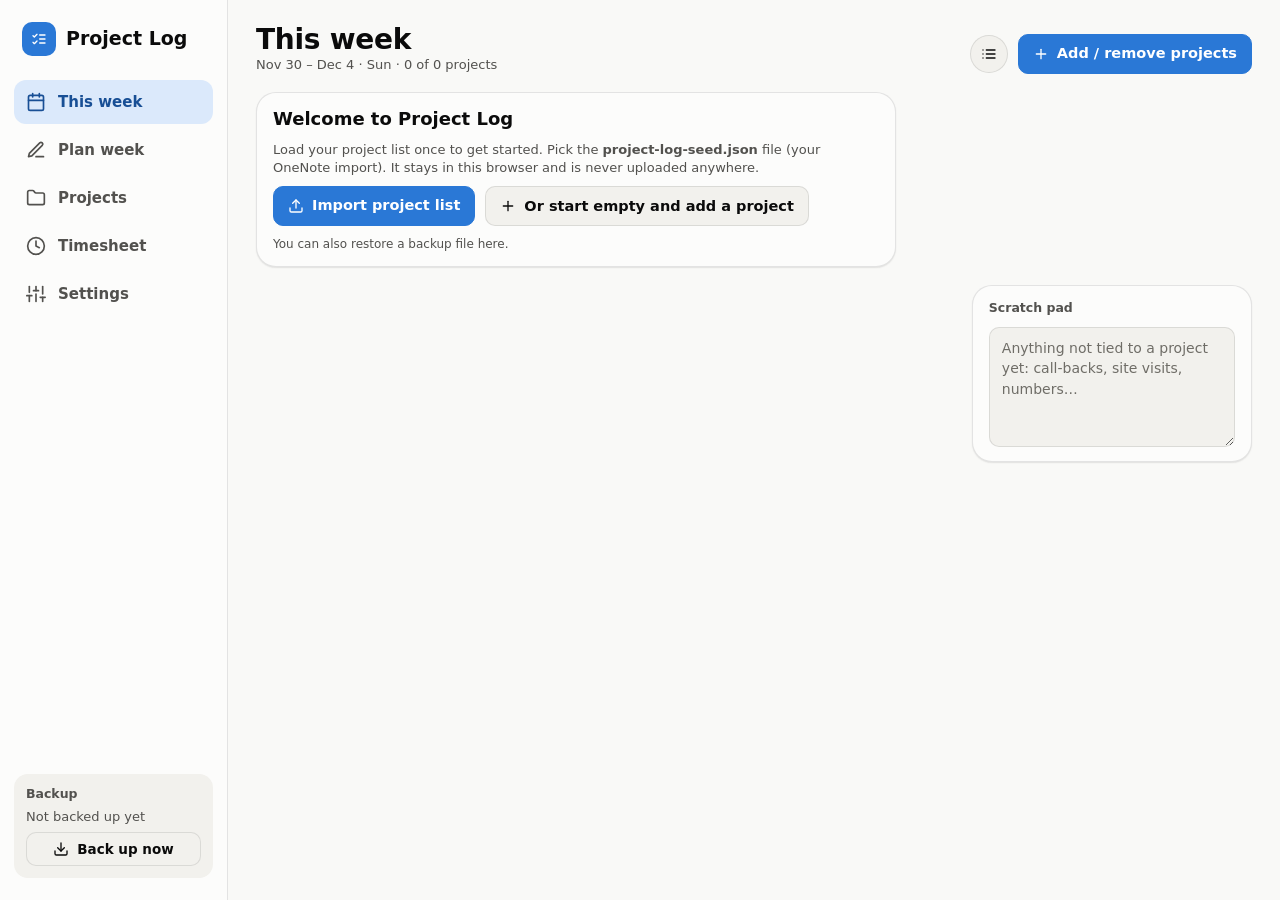
==== index.html @ 9aaa1d4e "Add files via upload" ====
<!doctype html>
<html lang="en">
<head>
  <meta charset="utf-8">
  <meta name="viewport" content="width=device-width, initial-scale=1, viewport-fit=cover">
  <title>Project Log</title>
  <meta name="description" content="Weekly project planning, notes and time tracking.">
  <meta name="theme-color" content="#2a78d6">
  <link rel="manifest" href="manifest.webmanifest">
  <link rel="icon" href="icons/favicon.svg" type="image/svg+xml">
  <link rel="apple-touch-icon" href="icons/apple-touch-icon.png">
  <link rel="stylesheet" href="css/styles.css">
</head>
<body>
  <div id="root"><p style="padding:24px;font-family:system-ui">Loading Project Log…</p></div>
  <noscript><p style="padding:24px">Project Log needs JavaScript turned on.</p></noscript>
  <script src="js/seed.js"></script>
  <script src="js/store.js"></script>
  <script src="js/app.js"></script>
  <script>
    if ('serviceWorker' in navigator && location.protocol.indexOf('http') === 0) {
      window.addEventListener('load', function () { navigator.serviceWorker.register('sw.js').catch(function (e) { console.warn('Service worker not registered', e); }); });
    }
  </script>
</body>
</html>
---- css/styles.css ----
/* Project Log — styles. Tokens follow the Fit Log design language. */
:root {
  color-scheme: light;
  --page: #f9f9f7; --surface-1: #fcfcfb; --surface-2: #f2f1ed;
  --text-primary: #0b0b0b; --text-secondary: #52514e; --muted: #6f6d67;
  --gridline: #e1e0d9; --baseline: #c3c2b7; --border: rgba(11,11,11,.10);
  --accent: #2a78d6; --accent-track: #b7d3f6; --accent-soft: #dbe9fb; --accent-strong: #184f95;
  --good: #2f9a5c; --good-bg: #e3f3ea; --good-ink: #1f6b3f;
  --warning: #c98a00; --warning-ink: #8a5d00; --warn-bg: #fdf1d4; --critical: #d03b3b;
  --c-red: #d9443a; --c-orange: #e8862c; --c-amber: #c9a000; --c-green: #2f9a5c; --c-teal: #1f8fa0;
  --c-blue: #3a6fd8; --c-indigo: #5b5bd6; --c-purple: #8b5cf6; --c-pink: #d6409f; --c-gray: #8a8780;
  --radius-sm: 10px; --radius-md: 14px; --radius-lg: 20px;
  --shadow-1: 0 1px 2px rgba(11,11,11,.06), 0 1px 1px rgba(11,11,11,.04);
  --shadow-2: 0 8px 28px rgba(11,11,11,.16);
}
@media (prefers-color-scheme: dark) {
  :root:where(:not([data-theme="light"])) {
    color-scheme: dark;
    --page: #0d0d0d; --surface-1: #1a1a19; --surface-2: #232322;
    --text-primary: #fff; --text-secondary: #c3c2b7; --muted: #a09e96;
    --gridline: #2c2c2a; --baseline: #383835; --border: rgba(255,255,255,.10);
    --accent: #3987e5; --accent-track: #184f95; --accent-soft: #17365c; --accent-strong: #86b6ef;
    --good: #4dba7f; --good-bg: rgba(77,186,127,.16); --good-ink: #8fdcb0;
    --warning: #fab219; --warning-ink: #fab219; --warn-bg: rgba(250,178,25,.14); --critical: #e66767;
    --c-red: #ec6b61; --c-orange: #f0a04a; --c-amber: #e6c040; --c-green: #4dba7f; --c-teal: #3bb3c4;
    --c-blue: #6f98ea; --c-indigo: #8b8bf0; --c-purple: #a78bfa; --c-pink: #ec6cbb; --c-gray: #a09e96;
    --shadow-2: 0 8px 28px rgba(0,0,0,.5);
  }
}
:root[data-theme="dark"] {
  color-scheme: dark;
  --page: #0d0d0d; --surface-1: #1a1a19; --surface-2: #232322;
  --text-primary: #fff; --text-secondary: #c3c2b7; --muted: #a09e96;
  --gridline: #2c2c2a; --baseline: #383835; --border: rgba(255,255,255,.10);
  --accent: #3987e5; --accent-track: #184f95; --accent-soft: #17365c; --accent-strong: #86b6ef;
  --good: #4dba7f; --good-bg: rgba(77,186,127,.16); --good-ink: #8fdcb0;
  --warning: #fab219; --warning-ink: #fab219; --warn-bg: rgba(250,178,25,.14); --critical: #e66767;
  --c-red: #ec6b61; --c-orange: #f0a04a; --c-amber: #e6c040; --c-green: #4dba7f; --c-teal: #3bb3c4;
  --c-blue: #6f98ea; --c-indigo: #8b8bf0; --c-purple: #a78bfa; --c-pink: #ec6cbb; --c-gray: #a09e96;
  --shadow-2: 0 8px 28px rgba(0,0,0,.5);
}

* { box-sizing: border-box; }
html, body { margin: 0; }
body { background: var(--page); color: var(--text-primary); font-family: system-ui, -apple-system, "Segoe UI", sans-serif; font-size: 15px; line-height: 1.35; -webkit-font-smoothing: antialiased; }
button, input, textarea, select { font-family: inherit; color: inherit; font-size: inherit; }
a { color: var(--accent); }
a:hover { color: var(--accent-strong); }
h1, h2, h3, p { margin: 0; }
[hidden] { display: none !important; }
.sr { position: absolute; width: 1px; height: 1px; overflow: hidden; clip: rect(0 0 0 0); white-space: nowrap; }
:focus-visible { outline: 2px solid var(--accent); outline-offset: 2px; }

.ic { width: 20px; height: 20px; fill: none; stroke: currentColor; stroke-width: 2; stroke-linecap: round; stroke-linejoin: round; flex: none; }
.ic.s { width: 16px; height: 16px; }
.ic.xs { width: 12px; height: 12px; stroke-width: 2.4; }

/* ---------- Shell ---------- */
.app { min-height: 100vh; display: flex; }
.side { flex: 0 0 228px; display: flex; flex-direction: column; gap: 24px; padding: 22px 14px; background: var(--surface-1); border-right: 1px solid var(--border); position: sticky; top: 0; height: 100vh; }
.brand { display: flex; align-items: center; gap: 10px; padding: 0 8px; font-size: 19px; font-weight: 800; }
.brand .logo { width: 34px; height: 34px; border-radius: 10px; background: var(--accent); color: #fff; display: grid; place-items: center; }
.nav { display: flex; flex-direction: column; gap: 4px; }
.nav a { display: flex; align-items: center; gap: 12px; min-height: 44px; padding: 0 12px; border-radius: 12px; color: var(--text-secondary); font-weight: 600; text-decoration: none; }
.nav a:hover { background: var(--surface-2); color: var(--text-primary); }
.nav a.on { background: var(--accent-soft); color: var(--accent-strong); }
.side-foot { margin-top: auto; display: flex; flex-direction: column; gap: 6px; padding: 12px; border-radius: var(--radius-md); background: var(--surface-2); }
.main { flex: 1 1 auto; min-width: 0; padding: 24px 28px 64px; display: flex; flex-direction: column; gap: 18px; }
.tabbar { display: none; }

/* ---------- Primitives ---------- */
.card { background: var(--surface-1); border: 1px solid var(--border); border-radius: var(--radius-lg); box-shadow: var(--shadow-1); }
.clip { overflow: hidden; }
.btn { display: inline-flex; align-items: center; justify-content: center; gap: 8px; min-height: 40px; padding: 0 14px; border-radius: var(--radius-sm); border: 1px solid var(--border); background: var(--surface-2); font-weight: 700; font-size: 14.5px; cursor: pointer; text-decoration: none; color: var(--text-primary); white-space: nowrap; }
.btn:hover { color: var(--text-primary); filter: brightness(.98); }
.btn.pri { background: var(--accent); border-color: var(--accent); color: #fff; }
.btn.pri:hover { color: #fff; }
.btn.sm { min-height: 34px; padding: 0 11px; font-size: 13.5px; }
.btn.ghost { background: transparent; border-color: transparent; color: var(--accent); padding: 0 8px; }
.btn.danger { color: var(--critical); }
.iconbtn { width: 38px; height: 38px; border-radius: 50%; background: var(--surface-2); border: 1px solid var(--border); display: grid; place-items: center; color: var(--text-primary); flex: none; cursor: pointer; text-decoration: none; padding: 0; }
.iconbtn:hover { color: var(--text-primary); }
.iconbtn.sm { width: 32px; height: 32px; }
.iconbtn.on, .iconbtn.pri { background: var(--accent); border-color: var(--accent); color: #fff; }
.iconbtn.plain { background: transparent; border-color: transparent; color: var(--muted); }
.iconbtn.plain:hover { background: var(--surface-2); color: var(--text-primary); }
.tag { display: inline-flex; align-items: center; gap: 4px; font-size: 11px; font-weight: 800; letter-spacing: .04em; text-transform: uppercase; padding: 3px 8px; border-radius: 99px; background: var(--surface-2); color: var(--text-secondary); white-space: nowrap; border: 0; }
.tag.acc { background: var(--accent-soft); color: var(--accent-strong); }
.tag.good { background: var(--good-bg); color: var(--good-ink); }
.tag.warn { background: var(--warn-bg); color: var(--warning-ink); }
.tag.dash { background: transparent; border: 1.5px dashed var(--baseline); color: var(--muted); padding: 2px 7px; cursor: pointer; }
.pm { display: inline-flex; align-items: center; gap: 6px; padding: 2px 9px 2px 7px; border-radius: 99px; font-size: 12.5px; font-weight: 700; white-space: nowrap;
  background: color-mix(in srgb, var(--pc) 16%, var(--surface-1)); color: color-mix(in srgb, var(--pc) 62%, var(--text-primary)); }
.dot { width: 9px; height: 9px; border-radius: 50%; flex: none; display: inline-block; background: var(--pc, var(--baseline)); }
.meter { height: 6px; border-radius: 99px; background: var(--accent-track); overflow: hidden; }
.meter i { display: block; height: 100%; border-radius: 99px; background: var(--accent); }
.meter.over i { background: var(--warning); }
.num { font-variant-numeric: tabular-nums; }
.sub { font-size: 13px; color: var(--text-secondary); }
.muted { color: var(--muted); }
.lbl { font-size: 12.5px; color: var(--text-secondary); font-weight: 700; }
.h1 { font-size: 28px; font-weight: 800; letter-spacing: -.01em; line-height: 1.15; }
.h2 { font-size: 18px; font-weight: 800; }
.hcap { font-size: 12px; font-weight: 800; letter-spacing: .06em; text-transform: uppercase; }
.row { display: flex; align-items: center; gap: 10px; }
.wrap { flex-wrap: wrap; }
.grow { flex: 1 1 0; min-width: 0; }
.cols { display: flex; flex-wrap: wrap; gap: 20px; align-items: flex-start; }
.col-main { flex: 999 1 540px; min-width: 0; display: flex; flex-direction: column; gap: 16px; }
.col-side { flex: 1 1 280px; min-width: 0; display: flex; flex-direction: column; gap: 14px; }
.pagehead { display: flex; flex-wrap: wrap; align-items: flex-end; justify-content: space-between; gap: 14px; }
.pad { padding: 14px 16px; }
.stack { display: flex; flex-direction: column; gap: 10px; }
.inp { width: 100%; min-height: 40px; border-radius: var(--radius-sm); background: var(--surface-2); border: 1px solid var(--border); padding: 0 11px; font-size: 15px; color: var(--text-primary); min-width: 0; }
.inp:focus { outline: 2px solid var(--accent); outline-offset: -1px; background: var(--surface-1); }
.inp::placeholder, textarea::placeholder { color: var(--muted); }
textarea.inp { padding: 10px 12px; line-height: 1.5; resize: vertical; min-height: 90px; }
.field { display: flex; flex-direction: column; gap: 5px; min-width: 0; }
.search { display: flex; align-items: center; gap: 8px; min-height: 42px; padding: 0 12px; border-radius: var(--radius-sm); background: var(--surface-2); border: 1px solid var(--border); }
.search input { flex: 1 1 0; min-width: 0; border: 0; background: transparent; outline: none; font-size: 15px; }
.search.accent { background: var(--surface-1); border: 1.5px solid var(--accent); min-height: 48px; border-radius: 14px; }
.seg { display: flex; gap: 3px; padding: 3px; background: var(--surface-2); border: 1px solid var(--border); border-radius: 12px; }
.seg button { flex: 1 1 0; min-width: 0; min-height: 32px; padding: 0 8px; border: 0; border-radius: 9px; background: transparent; font-size: 13.5px; font-weight: 600; color: var(--text-secondary); cursor: pointer; white-space: nowrap; }
.seg button.on { background: var(--surface-1); color: var(--text-primary); box-shadow: var(--shadow-1), inset 0 0 0 1.5px var(--accent); }
.chips { display: flex; flex-wrap: wrap; gap: 6px; }
.chip { display: inline-flex; align-items: center; gap: 6px; min-height: 34px; padding: 0 12px; border-radius: 12px; border: 1px solid var(--border); background: var(--surface-1); font-size: 13.5px; font-weight: 600; color: var(--text-secondary); cursor: pointer; white-space: nowrap; }
.chip.on { background: var(--accent-soft); border-color: var(--accent); color: var(--accent-strong); }
.chip .n { font-size: 12px; color: var(--muted); font-weight: 600; }
.chk { width: 18px; height: 18px; accent-color: var(--accent); margin: 1px 0 0; flex: none; cursor: pointer; }
.note { display: flex; gap: 8px; padding: 10px 12px; border-radius: var(--radius-md); background: var(--accent-soft); color: var(--accent-strong); font-size: 13px; line-height: 1.4; }
.empty { padding: 28px 16px; text-align: center; color: var(--text-secondary); }
.list > * + * { border-top: 1px solid var(--gridline); }

.stickyhead { display: flex; flex-direction: column; gap: 14px; }

/* ---------- This week ---------- */
.toolbar { display: flex; flex-wrap: wrap; align-items: center; gap: 10px; }
.groups { display: flex; flex-direction: column; gap: 22px; }
.ghead { display: flex; align-items: center; gap: 8px; margin-bottom: 10px; }
.ghead h2 { font-size: 17px; font-weight: 800; }
.cards { display: flex; flex-wrap: wrap; gap: 14px; align-items: flex-start; }
.pcard { flex: 1 1 330px; min-width: 0; display: flex; flex-direction: column; overflow: visible; }
.pcard-h { display: flex; align-items: flex-start; gap: 6px; padding: 12px 12px 8px 8px; }
.fold { width: 28px; height: 28px; border: 0; background: transparent; border-radius: 8px; display: grid; place-items: center; color: var(--muted); cursor: pointer; flex: none; padding: 0; }
.fold:hover { background: var(--surface-2); color: var(--text-primary); }
.fold .ic { transition: transform .15s; }
.fold.open .ic { transform: rotate(90deg); }
.ptitle { font-size: 15.5px; line-height: 1.25; color: var(--text-primary); text-decoration: none; }
.ptitle:hover { color: var(--accent); }
.ptitle b { font-weight: 800; }
.ptitle span { font-weight: 600; }
.pmeta { display: flex; flex-wrap: wrap; align-items: center; gap: 6px; }
.hours { display: flex; align-items: center; gap: 10px; padding: 0 14px 10px 42px; }
.items { border-top: 1px solid var(--gridline); padding: 6px 0 4px; }
.item { display: flex; align-items: flex-start; gap: 8px; padding: 3px 8px 3px 14px; position: relative; }
.item .txt { flex: 1 1 0; min-width: 0; font-size: 14px; line-height: 20px; cursor: text; overflow-wrap: anywhere; border-radius: 6px; padding: 0 4px; margin: 0 -4px; }
.item .txt:hover { background: var(--surface-2); }
.item.done .txt { text-decoration: line-through; color: var(--muted); }
.item .notemark { width: 18px; flex: none; text-align: center; color: var(--muted); line-height: 20px; font-weight: 700; }
.item .acts { display: none; gap: 2px; }
.item:hover .acts, .item:focus-within .acts { display: flex; }
.item .acts button { width: 24px; height: 22px; border: 0; border-radius: 6px; background: transparent; color: var(--muted); cursor: pointer; display: grid; place-items: center; padding: 0; }
.item .acts button:hover { background: var(--surface-2); color: var(--text-primary); }
.item input.edit { flex: 1 1 0; min-width: 0; font-size: 14px; border: 1px solid var(--accent); border-radius: 6px; padding: 0 6px; min-height: 22px; background: var(--surface-1); }
.addline { display: flex; align-items: center; gap: 6px; padding: 2px 8px 6px; }
.addline input { flex: 1 1 0; min-width: 0; min-height: 32px; border: 0; border-radius: 8px; background: transparent; padding: 0 8px; font-size: 14px; outline: none; }
.addline input:focus { background: var(--surface-2); }
.addline .lvl { font-size: 11px; color: var(--muted); font-weight: 700; min-width: 0; }
.psum { border-top: 1px solid var(--gridline); padding: 8px 14px 10px 42px; }
.timerbar { display: flex; flex-wrap: wrap; align-items: center; gap: 10px; padding: 10px 14px; border-radius: var(--radius-lg); background: var(--accent-soft); border: 1px solid var(--accent); color: var(--accent-strong); }
.timerbar .t { font-size: 24px; font-weight: 800; letter-spacing: -.02em; }
.scratch textarea { width: 100%; min-height: 120px; resize: vertical; border-radius: var(--radius-sm); background: var(--surface-2); border: 1px solid var(--border); padding: 10px 12px; font-size: 14px; line-height: 1.45; }

/* ---------- Plan ---------- */
.prow { display: flex; flex-wrap: wrap; align-items: center; gap: 12px; padding: 10px 16px; }
.prow .who { flex: 1 1 240px; min-width: 0; display: flex; flex-direction: column; gap: 4px; }
.prow .hrs { flex: 0 0 76px; width: 76px; text-align: right; }
.prow .dl { flex: 1 1 160px; }
.days { display: flex; gap: 3px; padding: 3px; background: var(--surface-2); border: 1px solid var(--border); border-radius: 11px; flex: 0 0 auto; }
.days button { min-width: 40px; min-height: 30px; padding: 0 6px; border: 0; border-radius: 8px; background: transparent; font-size: 13px; font-weight: 600; color: var(--text-secondary); cursor: pointer; white-space: nowrap; }
.days button.on { background: var(--surface-1); color: var(--text-primary); box-shadow: var(--shadow-1), inset 0 0 0 1.5px var(--accent); }
.days input[type=date] { border: 0; background: transparent; font-size: 12.5px; min-height: 30px; width: 118px; padding: 0 4px; }
.xbtn { width: 34px; height: 34px; border-radius: 50%; border: 1px solid transparent; background: transparent; display: grid; place-items: center; color: var(--muted); cursor: pointer; flex: none; }
.xbtn:hover { background: var(--surface-2); border-color: var(--border); color: var(--critical); }
.addbtn { display: inline-flex; align-items: center; gap: 6px; min-height: 32px; padding: 0 11px; border-radius: 10px; border: 1px solid var(--accent); background: var(--accent-soft); color: var(--accent-strong); font-weight: 700; font-size: 13.5px; cursor: pointer; white-space: nowrap; }
.results { margin-top: 6px; }
.res { display: flex; flex-wrap: wrap; align-items: center; gap: 10px; padding: 9px 16px; }
.toast { position: fixed; left: 50%; bottom: 24px; transform: translateX(-50%); display: flex; align-items: center; gap: 12px; padding: 8px 8px 8px 16px; border-radius: 12px; background: var(--text-primary); color: var(--page); z-index: 50; box-shadow: var(--shadow-2); max-width: calc(100vw - 24px); }
.toast button { min-height: 32px; padding: 0 12px; border-radius: 8px; border: 0; background: transparent; color: var(--accent-track); font-weight: 800; cursor: pointer; }

/* ---------- Projects ---------- */
.gtable { min-width: 640px; }
.grow-r { display: grid; grid-template-columns: 96px minmax(0,1fr) 108px 130px 96px; gap: 12px; align-items: center; padding: 7px 16px; border-top: 1px solid var(--gridline); min-height: 46px; }
.grow-r.hd { font-size: 11.5px; letter-spacing: .05em; text-transform: uppercase; color: var(--muted); font-weight: 700; border-top: 0; min-height: 38px; }
.rvt { width: 96px; min-height: 30px; border-radius: 8px; border: 1.5px dashed var(--baseline); background: transparent; font-size: 12.5px; font-weight: 800; letter-spacing: .03em; padding: 0 8px; color: var(--text-primary); }
.rvt::placeholder { color: var(--muted); font-weight: 700; }
.rvt.set { border: 1.5px solid transparent; background: var(--accent-soft); color: var(--accent-strong); }
.rvt:focus { outline: 2px solid var(--accent); outline-offset: 0; background: var(--surface-1); }
.ell { overflow: hidden; text-overflow: ellipsis; white-space: nowrap; }

/* ---------- Project ---------- */
.menuwrap { position: relative; }
.menu { position: absolute; left: 0; right: 0; top: calc(100% + 4px); background: var(--surface-1); border: 1px solid var(--border); border-radius: 12px; box-shadow: var(--shadow-2); z-index: 20; overflow: hidden; max-height: 320px; overflow-y: auto; }
.menu button.opt { display: flex; align-items: center; gap: 10px; width: 100%; min-height: 36px; padding: 0 12px; border: 0; background: transparent; font-size: 14px; text-align: left; cursor: pointer; }
.menu button.opt:hover, .menu button.opt.sel { background: var(--surface-2); }
.jrow { display: flex; gap: 14px; padding: 11px 16px; align-items: flex-start; }
.jrow .d { flex: 0 0 92px; font-weight: 700; }

/* ---------- Timesheet ---------- */
table.ts { border-collapse: collapse; width: 100%; min-width: 720px; }
table.ts th { text-align: right; font-size: 11.5px; letter-spacing: .05em; text-transform: uppercase; color: var(--muted); font-weight: 700; padding: 11px 12px; border-bottom: 1px solid var(--gridline); white-space: nowrap; }
table.ts th:first-child, table.ts td:first-child { text-align: left; }
table.ts td { padding: 9px 12px; border-bottom: 1px solid var(--gridline); text-align: right; font-variant-numeric: tabular-nums; }
table.ts .today { background: var(--accent-soft); }
table.ts td.empty { color: var(--baseline); }
table.ts tfoot td { font-weight: 800; border-bottom: 0; background: var(--surface-2); }
table.ts tfoot td.today { background: var(--accent-soft); }
.dayseg button { display: flex; flex-direction: column; align-items: center; gap: 1px; min-height: 42px; }
.dayseg button b { font-size: 13px; }
.dayseg button span { font-size: 11px; font-variant-numeric: tabular-nums; }
.copybox { font-family: ui-monospace, Menlo, Consolas, monospace; font-size: 14px; line-height: 1.7; padding: 12px 14px; border-radius: var(--radius-md); background: var(--surface-2); border: 1px solid var(--border); white-space: pre; overflow-x: auto; }
.erow { display: flex; align-items: center; gap: 10px; padding: 9px 14px; }

/* ---------- Settings ---------- */
.sw { width: 30px; height: 30px; border-radius: 50%; border: 2px solid transparent; cursor: pointer; padding: 0; box-shadow: inset 0 0 0 2px var(--surface-1); background: var(--pc); }
.sw.on { border-color: var(--text-primary); }
.vchip { display: inline-flex; align-items: center; gap: 4px; min-height: 34px; padding: 0 4px 0 12px; border-radius: 10px; border: 1px solid var(--border); background: var(--surface-1); font-size: 14px; font-weight: 700; }
.vchip button { width: 26px; height: 26px; border: 0; border-radius: 7px; background: transparent; color: var(--muted); cursor: pointer; display: grid; place-items: center; }
.vchip button:hover { background: var(--surface-2); color: var(--text-primary); }

/* ---------- Modal ---------- */
.modal-bg { position: fixed; inset: 0; background: rgba(0,0,0,.42); z-index: 40; display: grid; place-items: center; padding: 16px; }
.modal { width: min(520px, 100%); max-height: calc(100vh - 32px); overflow: auto; background: var(--surface-1); border-radius: 18px; border: 1px solid var(--border); box-shadow: var(--shadow-2); padding: 18px; display: flex; flex-direction: column; gap: 14px; }

/* ---------- Narrow (side panel) ---------- */
@media (max-width: 639px) {
  body { font-size: 14.5px; }
  .side { display: none; }
  .app { flex-direction: column; }
  .main { padding: 12px 10px 84px; gap: 12px; }
  .tabbar { display: flex; position: fixed; left: 0; right: 0; bottom: 0; background: var(--surface-1); border-top: 1px solid var(--border); z-index: 30; padding-bottom: env(safe-area-inset-bottom); }
  .tab { flex: 1 1 0; min-width: 0; display: flex; flex-direction: column; align-items: center; gap: 3px; padding: 8px 2px 9px; font-size: 11px; color: var(--muted); text-decoration: none; font-weight: 600; }
  .tab.on { color: var(--accent); }
  .h1 { font-size: 21px; }
  .h2 { font-size: 16px; }
  .hide-narrow { display: none !important; }
  .stickyhead { position: sticky; top: 0; z-index: 10; background: var(--page); margin: -12px -10px 0; padding: 12px 12px 10px; border-bottom: 1px solid var(--border); display: flex; flex-direction: column; gap: 10px; }
  .pagehead { align-items: center; flex-wrap: nowrap; }
  .stickyhead .chips { flex-wrap: nowrap; overflow-x: auto; scrollbar-width: none; margin: 0 -12px; padding: 0 12px; }
  .stickyhead .chips::-webkit-scrollbar { display: none; }
  .timerbar { padding: 6px 6px 6px 12px; border-radius: 12px; gap: 8px; }
  .timerbar .t { font-size: 17px; }
  .timerbar > .ic { width: 16px; height: 16px; }
  .card { border-radius: 16px; }
  .pcard { flex-basis: 100%; }
  .pcard-h { padding: 10px 10px 6px 4px; }
  .ptitle { font-size: 14.5px; }
  .hours { padding: 0 12px 8px 36px; }
  .item { padding-left: 12px; }
  .item .txt { font-size: 13.5px; }
  .psum { padding-left: 36px; }
  .chip { min-height: 30px; padding: 0 10px; font-size: 13px; border-radius: 10px; }
  .seg button { min-height: 30px; font-size: 13px; }
  .tag { font-size: 10.5px; padding: 3px 7px; }
  .pm { font-size: 12px; }
  .ghead { margin-bottom: 8px; }
  .ghead h2 { font-size: 12px; letter-spacing: .06em; text-transform: uppercase; }
  .groups { gap: 16px; }
  .prow { padding: 10px 10px 10px 12px; gap: 8px; }
  .prow .who { flex-basis: calc(100% - 50px); order: 1; }
  .prow .xbtn { order: 2; }
  .prow .hrs { order: 3; flex: 0 0 64px; width: 64px; }
  .prow .dl { order: 4; flex: 1 1 0; }
  .prow .days { order: 5; flex: 1 1 100%; }
  .days button { flex: 1 1 0; min-width: 0; padding: 0 2px; font-size: 12.5px; }
  .grow-r { grid-template-columns: 66px minmax(0,1fr) 84px; gap: 8px; padding: 8px 10px 8px 12px; }
  .grow-r.hd { display: none; }
  .grow-r .c-pm, .grow-r .c-last { display: none; }
  .gtable { min-width: 0; }
  .rvt { width: 80px; }
  .jrow { flex-direction: column; gap: 3px; padding: 9px 12px; }
  .jrow .d { flex: none; }
  .toast { bottom: 76px; }
}
@media (min-width: 640px) {
  .only-narrow { display: none !important; }
}
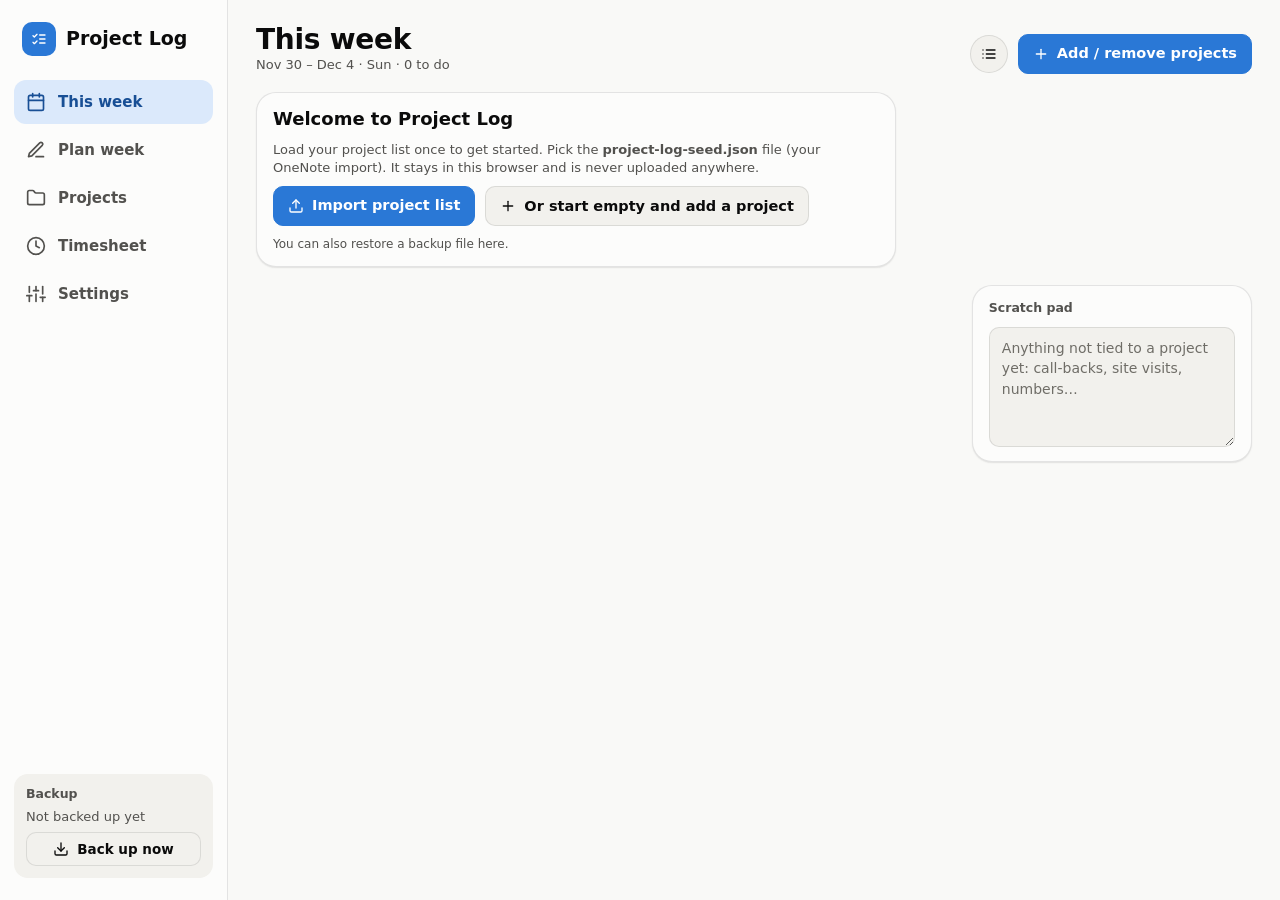
==== commit e141811d: "Update index.html" ====
--- a/index.html
+++ b/index.html
@@ -5,7 +5,15 @@
   <meta name="viewport" content="width=device-width, initial-scale=1, viewport-fit=cover">
   <title>Project Log</title>
   <meta name="description" content="Weekly project planning, notes and time tracking.">
-  <meta name="theme-color" content="#2a78d6">
+  <meta name="theme-color" content="#f9f9f7">
+  <script>
+    (function () {
+      var t = 'auto';
+      try { t = (JSON.parse(localStorage.getItem('projectlog.v1') || '{}').settings || {}).theme || 'auto'; } catch (e) {}
+      var dark = t === 'dark' || (t !== 'light' && window.matchMedia && matchMedia('(prefers-color-scheme: dark)').matches);
+      document.querySelector('meta[name="theme-color"]').setAttribute('content', dark ? '#0d0d0d' : '#f9f9f7');
+    })();
+  </script>
   <link rel="manifest" href="manifest.webmanifest">
   <link rel="icon" href="icons/favicon.svg" type="image/svg+xml">
   <link rel="apple-touch-icon" href="icons/apple-touch-icon.png">
--- a/css/styles.css
+++ b/css/styles.css
@@ -122,6 +122,10 @@
 .seg { display: flex; gap: 3px; padding: 3px; background: var(--surface-2); border: 1px solid var(--border); border-radius: 12px; }
 .seg button { flex: 1 1 0; min-width: 0; min-height: 32px; padding: 0 8px; border: 0; border-radius: 9px; background: transparent; font-size: 13.5px; font-weight: 600; color: var(--text-secondary); cursor: pointer; white-space: nowrap; }
 .seg button.on { background: var(--surface-1); color: var(--text-primary); box-shadow: var(--shadow-1), inset 0 0 0 1.5px var(--accent); }
+.groupseg { flex: 0 1 380px; }
+.groupseg button { display: inline-flex; align-items: center; justify-content: center; gap: 7px; min-height: 36px; }
+.groupseg button .ic { color: var(--muted); }
+.groupseg button.on .ic { color: var(--accent); }
 .chips { display: flex; flex-wrap: wrap; gap: 6px; }
 .chip { display: inline-flex; align-items: center; gap: 6px; min-height: 34px; padding: 0 12px; border-radius: 12px; border: 1px solid var(--border); background: var(--surface-1); font-size: 13.5px; font-weight: 600; color: var(--text-secondary); cursor: pointer; white-space: nowrap; }
 .chip.on { background: var(--accent-soft); border-color: var(--accent); color: var(--accent-strong); }
@@ -167,6 +171,20 @@
 .addline input:focus { background: var(--surface-2); }
 .addline .lvl { font-size: 11px; color: var(--muted); font-weight: 700; min-width: 0; }
 .psum { border-top: 1px solid var(--gridline); padding: 8px 14px 10px 42px; }
+.grip { width: 18px; height: 20px; margin-left: -20px; display: grid; place-items: center; color: var(--muted); cursor: grab; flex: none; opacity: 0; border-radius: 5px; }
+.grip .ic { width: 14px; height: 14px; stroke-width: 3; }
+.item:hover .grip, .item:focus-within .grip { opacity: 1; }
+.grip:hover { background: var(--surface-2); color: var(--text-primary); }
+.grip:active { cursor: grabbing; }
+.item.dragging { opacity: .35; }
+.item.drop-before { box-shadow: inset 0 2px 0 var(--accent); }
+.item.drop-after { box-shadow: inset 0 -2px 0 var(--accent); }
+.donebtn { color: var(--muted); }
+.donebtn:hover { color: var(--good); border-color: var(--good); }
+.donebtn.is-on { background: var(--good); border-color: var(--good); color: #fff; }
+.pcard.is-done { background: var(--surface-2); box-shadow: none; opacity: .62; filter: saturate(.25); transition: opacity .15s, filter .15s; }
+.pcard.is-done:hover, .pcard.is-done:focus-within { opacity: 1; filter: none; }
+.donesec .ghead h2 { color: var(--muted); }
 .timerbar { display: flex; flex-wrap: wrap; align-items: center; gap: 10px; padding: 10px 14px; border-radius: var(--radius-lg); background: var(--accent-soft); border: 1px solid var(--accent); color: var(--accent-strong); }
 .timerbar .t { font-size: 24px; font-weight: 800; letter-spacing: -.02em; }
 .scratch textarea { width: 100%; min-height: 120px; resize: vertical; border-radius: var(--radius-sm); background: var(--surface-2); border: 1px solid var(--border); padding: 10px 12px; font-size: 14px; line-height: 1.45; }
@@ -186,6 +204,7 @@
 .results { margin-top: 6px; }
 .res { display: flex; flex-wrap: wrap; align-items: center; gap: 10px; padding: 9px 16px; }
 .toast { position: fixed; left: 50%; bottom: 24px; transform: translateX(-50%); display: flex; align-items: center; gap: 12px; padding: 8px 8px 8px 16px; border-radius: 12px; background: var(--text-primary); color: var(--page); z-index: 50; box-shadow: var(--shadow-2); max-width: calc(100vw - 24px); }
+.toast span { flex: 1 1 auto; min-width: 0; }
 .toast button { min-height: 32px; padding: 0 12px; border-radius: 8px; border: 0; background: transparent; color: var(--accent-track); font-weight: 800; cursor: pointer; }
 
 /* ---------- Projects ---------- */
@@ -261,6 +280,9 @@
   .psum { padding-left: 36px; }
   .chip { min-height: 30px; padding: 0 10px; font-size: 13px; border-radius: 10px; }
   .seg button { min-height: 30px; font-size: 13px; }
+  .toolbar { gap: 8px; }
+  .groupseg { flex: 1 1 100%; padding: 4px; border-radius: 14px; }
+  .groupseg button { min-height: 38px; border-radius: 10px; font-size: 13.5px; gap: 6px; }
   .tag { font-size: 10.5px; padding: 3px 7px; }
   .pm { font-size: 12px; }
   .ghead { margin-bottom: 8px; }
@@ -280,7 +302,7 @@
   .rvt { width: 80px; }
   .jrow { flex-direction: column; gap: 3px; padding: 9px 12px; }
   .jrow .d { flex: none; }
-  .toast { bottom: 76px; }
+  .toast { bottom: 76px; left: 10px; right: 10px; transform: none; max-width: none; }
 }
 @media (min-width: 640px) {
   .only-narrow { display: none !important; }
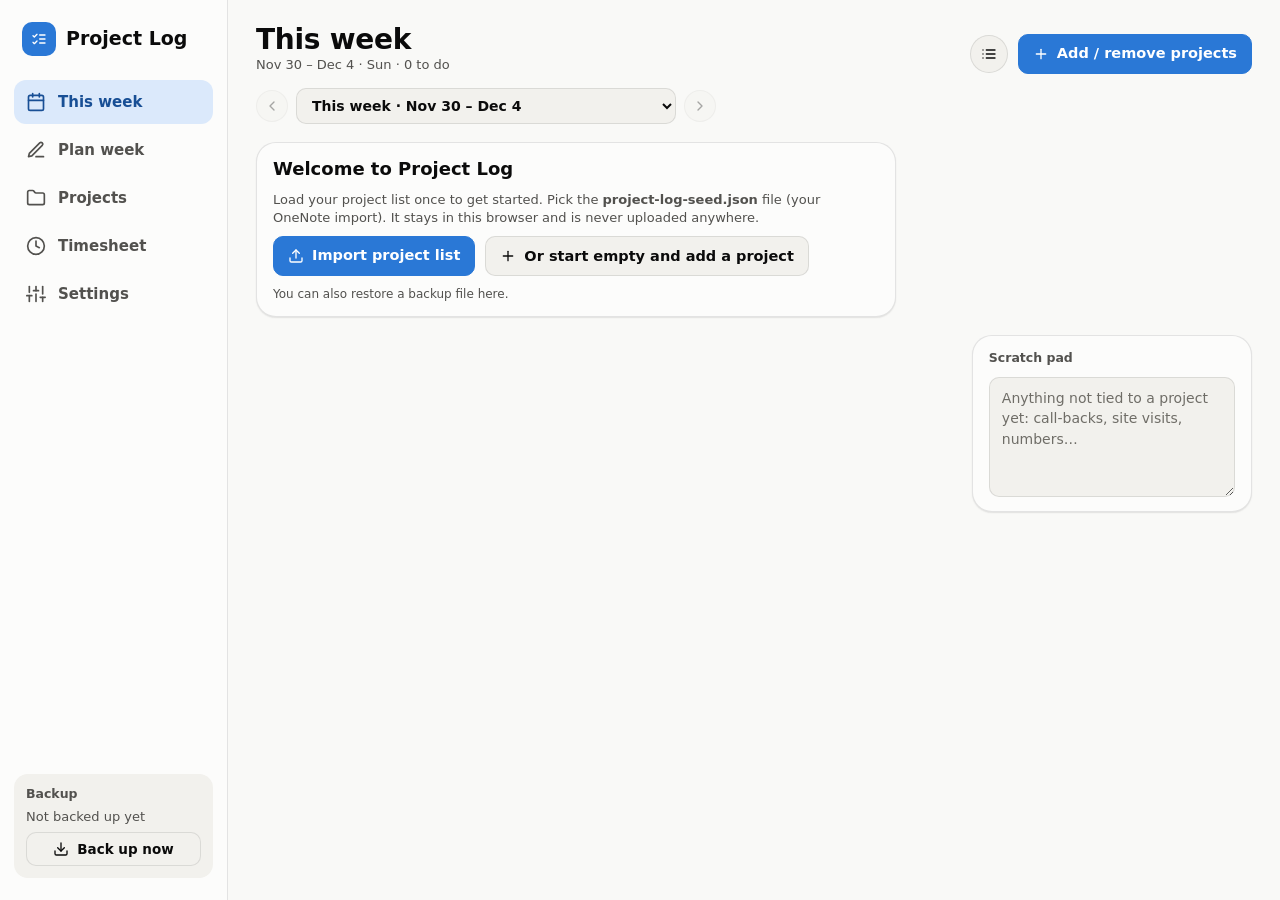
==== commit 148081fd: "Add files via upload" ====
--- a/index.html
+++ b/index.html
@@ -6,28 +6,45 @@
   <title>Project Log</title>
   <meta name="description" content="Weekly project planning, notes and time tracking.">
   <meta name="theme-color" content="#f9f9f7">
-  <script>
-    (function () {
-      var t = 'auto';
-      try { t = (JSON.parse(localStorage.getItem('projectlog.v1') || '{}').settings || {}).theme || 'auto'; } catch (e) {}
-      var dark = t === 'dark' || (t !== 'light' && window.matchMedia && matchMedia('(prefers-color-scheme: dark)').matches);
-      document.querySelector('meta[name="theme-color"]').setAttribute('content', dark ? '#0d0d0d' : '#f9f9f7');
-    })();
-  </script>
   <link rel="manifest" href="manifest.webmanifest">
   <link rel="icon" href="icons/favicon.svg" type="image/svg+xml">
   <link rel="apple-touch-icon" href="icons/apple-touch-icon.png">
   <link rel="stylesheet" href="css/styles.css">
+  <script>
+    // Apply the saved theme before the first paint so the page and title bar don't flash.
+    try {
+      const theme = JSON.parse(localStorage.getItem('projectlog.v1'))?.settings?.theme;
+      if (theme === 'light' || theme === 'dark') document.documentElement.dataset.theme = theme;
+    } catch {}
+    document.querySelector('meta[name="theme-color"]').content = getComputedStyle(document.documentElement).backgroundColor;
+  </script>
 </head>
 <body>
   <div id="root"><p style="padding:24px;font-family:system-ui">Loading Project Log…</p></div>
   <noscript><p style="padding:24px">Project Log needs JavaScript turned on.</p></noscript>
+
+  <!-- Order matters: each file can use what the files above it define. -->
+  <script src="js/version.js"></script>
   <script src="js/seed.js"></script>
   <script src="js/store.js"></script>
+  <script src="js/core.js"></script>
+  <script src="js/views/outline.js"></script>
+  <script src="js/views/week.js"></script>
+  <script src="js/views/plan.js"></script>
+  <script src="js/views/projects.js"></script>
+  <script src="js/views/project.js"></script>
+  <script src="js/views/time.js"></script>
+  <script src="js/views/settings.js"></script>
+  <script src="js/actions.js"></script>
   <script src="js/app.js"></script>
   <script>
-    if ('serviceWorker' in navigator && location.protocol.indexOf('http') === 0) {
-      window.addEventListener('load', function () { navigator.serviceWorker.register('sw.js').catch(function (e) { console.warn('Service worker not registered', e); }); });
+    if ('serviceWorker' in navigator && location.protocol.startsWith('http')) {
+      // When an update installs, reload once so it takes effect now instead of next time.
+      const hadWorker = !!navigator.serviceWorker.controller;
+      navigator.serviceWorker.addEventListener('controllerchange', () => {
+        if (hadWorker) location.reload();
+      });
+      navigator.serviceWorker.register('sw.js');
     }
   </script>
 </body>
--- a/css/styles.css
+++ b/css/styles.css
@@ -1,47 +1,48 @@
-/* Project Log — styles. Tokens follow the Fit Log design language. */
+/* Project Log styles. Tokens follow the Fit Log design language.
+   Each colour is light-dark(light value, dark value). The page follows the system theme, and
+   Settings > Appearance can pin it by setting data-theme on <html>. */
 :root {
-  color-scheme: light;
-  --page: #f9f9f7; --surface-1: #fcfcfb; --surface-2: #f2f1ed;
-  --text-primary: #0b0b0b; --text-secondary: #52514e; --muted: #6f6d67;
-  --gridline: #e1e0d9; --baseline: #c3c2b7; --border: rgba(11,11,11,.10);
-  --accent: #2a78d6; --accent-track: #b7d3f6; --accent-soft: #dbe9fb; --accent-strong: #184f95;
-  --good: #2f9a5c; --good-bg: #e3f3ea; --good-ink: #1f6b3f;
-  --warning: #c98a00; --warning-ink: #8a5d00; --warn-bg: #fdf1d4; --critical: #d03b3b;
-  --c-red: #d9443a; --c-orange: #e8862c; --c-amber: #c9a000; --c-green: #2f9a5c; --c-teal: #1f8fa0;
-  --c-blue: #3a6fd8; --c-indigo: #5b5bd6; --c-purple: #8b5cf6; --c-pink: #d6409f; --c-gray: #8a8780;
+  color-scheme: light dark;
+  --page: light-dark(#f9f9f7, #0d0d0d);
+  --surface-1: light-dark(#fcfcfb, #1a1a19);
+  --surface-2: light-dark(#f2f1ed, #232322);
+  --text-primary: light-dark(#0b0b0b, #fff);
+  --text-secondary: light-dark(#52514e, #c3c2b7);
+  --muted: light-dark(#6f6d67, #a09e96);
+  --gridline: light-dark(#e1e0d9, #2c2c2a);
+  --baseline: light-dark(#c3c2b7, #383835);
+  --border: light-dark(rgba(11,11,11,.10), rgba(255,255,255,.10));
+  --accent: light-dark(#2a78d6, #3987e5);
+  --accent-track: light-dark(#b7d3f6, #184f95);
+  --accent-soft: light-dark(#dbe9fb, #17365c);
+  --accent-strong: light-dark(#184f95, #86b6ef);
+  --good: light-dark(#2f9a5c, #4dba7f);
+  --good-bg: light-dark(#e3f3ea, rgba(77,186,127,.16));
+  --good-ink: light-dark(#1f6b3f, #8fdcb0);
+  --warning: light-dark(#c98a00, #fab219);
+  --warning-ink: light-dark(#8a5d00, #fab219);
+  --warn-bg: light-dark(#fdf1d4, rgba(250,178,25,.14));
+  --critical: light-dark(#d03b3b, #e66767);
+  --c-red: light-dark(#d9443a, #ec6b61);
+  --c-orange: light-dark(#e8862c, #f0a04a);
+  --c-amber: light-dark(#c9a000, #e6c040);
+  --c-green: light-dark(#2f9a5c, #4dba7f);
+  --c-teal: light-dark(#1f8fa0, #3bb3c4);
+  --c-blue: light-dark(#3a6fd8, #6f98ea);
+  --c-indigo: light-dark(#5b5bd6, #8b8bf0);
+  --c-purple: light-dark(#8b5cf6, #a78bfa);
+  --c-pink: light-dark(#d6409f, #ec6cbb);
+  --c-gray: light-dark(#8a8780, #a09e96);
   --radius-sm: 10px; --radius-md: 14px; --radius-lg: 20px;
   --shadow-1: 0 1px 2px rgba(11,11,11,.06), 0 1px 1px rgba(11,11,11,.04);
-  --shadow-2: 0 8px 28px rgba(11,11,11,.16);
+  --shadow-2: 0 8px 28px light-dark(rgba(11,11,11,.16), rgba(0,0,0,.5));
 }
-@media (prefers-color-scheme: dark) {
-  :root:where(:not([data-theme="light"])) {
-    color-scheme: dark;
-    --page: #0d0d0d; --surface-1: #1a1a19; --surface-2: #232322;
-    --text-primary: #fff; --text-secondary: #c3c2b7; --muted: #a09e96;
-    --gridline: #2c2c2a; --baseline: #383835; --border: rgba(255,255,255,.10);
-    --accent: #3987e5; --accent-track: #184f95; --accent-soft: #17365c; --accent-strong: #86b6ef;
-    --good: #4dba7f; --good-bg: rgba(77,186,127,.16); --good-ink: #8fdcb0;
-    --warning: #fab219; --warning-ink: #fab219; --warn-bg: rgba(250,178,25,.14); --critical: #e66767;
-    --c-red: #ec6b61; --c-orange: #f0a04a; --c-amber: #e6c040; --c-green: #4dba7f; --c-teal: #3bb3c4;
-    --c-blue: #6f98ea; --c-indigo: #8b8bf0; --c-purple: #a78bfa; --c-pink: #ec6cbb; --c-gray: #a09e96;
-    --shadow-2: 0 8px 28px rgba(0,0,0,.5);
-  }
-}
-:root[data-theme="dark"] {
-  color-scheme: dark;
-  --page: #0d0d0d; --surface-1: #1a1a19; --surface-2: #232322;
-  --text-primary: #fff; --text-secondary: #c3c2b7; --muted: #a09e96;
-  --gridline: #2c2c2a; --baseline: #383835; --border: rgba(255,255,255,.10);
-  --accent: #3987e5; --accent-track: #184f95; --accent-soft: #17365c; --accent-strong: #86b6ef;
-  --good: #4dba7f; --good-bg: rgba(77,186,127,.16); --good-ink: #8fdcb0;
-  --warning: #fab219; --warning-ink: #fab219; --warn-bg: rgba(250,178,25,.14); --critical: #e66767;
-  --c-red: #ec6b61; --c-orange: #f0a04a; --c-amber: #e6c040; --c-green: #4dba7f; --c-teal: #3bb3c4;
-  --c-blue: #6f98ea; --c-indigo: #8b8bf0; --c-purple: #a78bfa; --c-pink: #ec6cbb; --c-gray: #a09e96;
-  --shadow-2: 0 8px 28px rgba(0,0,0,.5);
-}
+:root[data-theme="light"] { color-scheme: light; }
+:root[data-theme="dark"] { color-scheme: dark; }
 
 * { box-sizing: border-box; }
 html, body { margin: 0; }
+html { background: var(--page); }
 body { background: var(--page); color: var(--text-primary); font-family: system-ui, -apple-system, "Segoe UI", sans-serif; font-size: 15px; line-height: 1.35; -webkit-font-smoothing: antialiased; }
 button, input, textarea, select { font-family: inherit; color: inherit; font-size: inherit; }
 a { color: var(--accent); }
@@ -55,7 +56,7 @@
 .ic.s { width: 16px; height: 16px; }
 .ic.xs { width: 12px; height: 12px; stroke-width: 2.4; }
 
-/* ---------- Shell ---------- */
+/* Shell */
 .app { min-height: 100vh; display: flex; }
 .side { flex: 0 0 228px; display: flex; flex-direction: column; gap: 24px; padding: 22px 14px; background: var(--surface-1); border-right: 1px solid var(--border); position: sticky; top: 0; height: 100vh; }
 .brand { display: flex; align-items: center; gap: 10px; padding: 0 8px; font-size: 19px; font-weight: 800; }
@@ -68,7 +69,7 @@
 .main { flex: 1 1 auto; min-width: 0; padding: 24px 28px 64px; display: flex; flex-direction: column; gap: 18px; }
 .tabbar { display: none; }
 
-/* ---------- Primitives ---------- */
+/* Primitives */
 .card { background: var(--surface-1); border: 1px solid var(--border); border-radius: var(--radius-lg); box-shadow: var(--shadow-1); }
 .clip { overflow: hidden; }
 .btn { display: inline-flex; align-items: center; justify-content: center; gap: 8px; min-height: 40px; padding: 0 14px; border-radius: var(--radius-sm); border: 1px solid var(--border); background: var(--surface-2); font-weight: 700; font-size: 14.5px; cursor: pointer; text-decoration: none; color: var(--text-primary); white-space: nowrap; }
@@ -136,8 +137,59 @@
 .list > * + * { border-top: 1px solid var(--gridline); }
 
 .stickyhead { display: flex; flex-direction: column; gap: 14px; }
-
-/* ---------- This week ---------- */
+.weeknav { display: flex; align-items: center; gap: 8px; flex-wrap: wrap; }
+.weeksel { flex: 0 1 380px; width: auto; min-height: 36px; font-size: 14px; font-weight: 700; cursor: pointer; }
+.iconbtn:disabled { opacity: .35; cursor: default; }
+.item .ro { flex: 1 1 0; min-width: 0; font-size: 14px; line-height: 20px; overflow-wrap: anywhere; }
+.item.done .ro { text-decoration: line-through; color: var(--muted); }
+.item .chk:disabled { cursor: default; opacity: .8; }
+.pastnotes { margin: 6px 14px 8px; padding: 8px 10px; border-radius: 10px; background: var(--surface-2); display: flex; flex-direction: column; gap: 6px; }
+
+.between { justify-content: space-between; }
+.center { align-items: center; justify-content: center; }
+.center-y { align-items: center; }
+.end { justify-content: flex-end; }
+.top { align-items: flex-start; }
+.self-start { align-self: flex-start; }
+.tight { gap: 8px; }
+.gap1 { gap: 1px; }
+.nowrap { white-space: nowrap; }
+.pre { white-space: pre-wrap; }
+.bold { font-weight: 800; }
+.semibold { font-weight: 600; }
+.small { font-size: 12px; }
+.right { text-align: right; }
+.block { display: block; }
+.minw { min-width: 200px; }
+.pointer { cursor: pointer; }
+.scrollx { overflow-x: auto; }
+.ruled { border-top: 1px solid var(--gridline); }
+.plainlink { color: var(--text-primary); text-decoration: none; }
+.bignum { font-size: 26px; font-weight: 800; }
+.bignum .sub { font-size: 15px; }
+.meter.thick { height: 9px; }
+.row.stat { font-size: 13.5px; }
+.dot.lg { width: 11px; height: 11px; }
+.dot.md { width: 14px; height: 14px; }
+.dot.nopm { --pc: var(--baseline); }
+.cardhead { gap: 2px; padding-bottom: 8px; }
+.foldline { padding: 0 14px 8px; }
+.narrowcard { max-width: 640px; }
+.warnline { color: var(--warning-ink); font-size: 12.5px; }
+.fields { align-items: flex-start; gap: 12px; }
+.w90 { flex: 0 0 90px; }
+.w140 { flex: 0 1 140px; }
+.w150 { flex: 0 1 150px; }
+.w180 { flex: 0 1 180px; }
+.w200 { flex: 0 1 200px; }
+.w220 { flex: 0 1 220px; }
+.w280 { max-width: 280px; }
+.wfill { flex: 1 1 220px; }
+.search .ic { color: var(--muted); }
+.search.accent .ic { color: var(--accent); }
+.savebanner { display: flex; flex-wrap: wrap; align-items: center; gap: 10px; padding: 10px 14px; border-radius: var(--radius-md); background: var(--warn-bg); color: var(--warning-ink); border: 1px solid var(--warning); font-size: 13.5px; font-weight: 600; }
+
+/* This week */
 .toolbar { display: flex; flex-wrap: wrap; align-items: center; gap: 10px; }
 .groups { display: flex; flex-direction: column; gap: 22px; }
 .ghead { display: flex; align-items: center; gap: 8px; margin-bottom: 10px; }
@@ -189,7 +241,16 @@
 .timerbar .t { font-size: 24px; font-weight: 800; letter-spacing: -.02em; }
 .scratch textarea { width: 100%; min-height: 120px; resize: vertical; border-radius: var(--radius-sm); background: var(--surface-2); border: 1px solid var(--border); padding: 10px 12px; font-size: 14px; line-height: 1.45; }
 
-/* ---------- Plan ---------- */
+.ptop { gap: 6px; padding-top: 3px; }
+.donebtn .ic { width: 15px; height: 15px; }
+.timerbtn .ic { width: 14px; height: 14px; }
+.doneday { font-size: 11.5px; white-space: nowrap; }
+.pastnotes .row.top { gap: 8px; }
+.pastnotes .pre { font-size: 13.5px; }
+.jday { flex: 0 0 32px; font-weight: 700; }
+.dayname { flex: 0 0 36px; font-weight: 700; }
+
+/* Plan */
 .prow { display: flex; flex-wrap: wrap; align-items: center; gap: 12px; padding: 10px 16px; }
 .prow .who { flex: 1 1 240px; min-width: 0; display: flex; flex-direction: column; gap: 4px; }
 .prow .hrs { flex: 0 0 76px; width: 76px; text-align: right; }
@@ -207,7 +268,7 @@
 .toast span { flex: 1 1 auto; min-width: 0; }
 .toast button { min-height: 32px; padding: 0 12px; border-radius: 8px; border: 0; background: transparent; color: var(--accent-track); font-weight: 800; cursor: pointer; }
 
-/* ---------- Projects ---------- */
+/* Projects */
 .gtable { min-width: 640px; }
 .grow-r { display: grid; grid-template-columns: 96px minmax(0,1fr) 108px 130px 96px; gap: 12px; align-items: center; padding: 7px 16px; border-top: 1px solid var(--gridline); min-height: 46px; }
 .grow-r.hd { font-size: 11.5px; letter-spacing: .05em; text-transform: uppercase; color: var(--muted); font-weight: 700; border-top: 0; min-height: 38px; }
@@ -217,7 +278,12 @@
 .rvt:focus { outline: 2px solid var(--accent); outline-offset: 0; background: var(--surface-1); }
 .ell { overflow: hidden; text-overflow: ellipsis; white-space: nowrap; }
 
-/* ---------- Project ---------- */
+.projsearch { flex: 1 1 260px; }
+.chiplabel { align-self: center; font-weight: 700; }
+.tablefoot { padding: 10px 16px; border-top: 1px solid var(--gridline); }
+.pmcell { gap: 7px; font-size: 14px; }
+
+/* Project */
 .menuwrap { position: relative; }
 .menu { position: absolute; left: 0; right: 0; top: calc(100% + 4px); background: var(--surface-1); border: 1px solid var(--border); border-radius: 12px; box-shadow: var(--shadow-2); z-index: 20; overflow: hidden; max-height: 320px; overflow-y: auto; }
 .menu button.opt { display: flex; align-items: center; gap: 10px; width: 100%; min-height: 36px; padding: 0 12px; border: 0; background: transparent; font-size: 14px; text-align: left; cursor: pointer; }
@@ -225,7 +291,15 @@
 .jrow { display: flex; gap: 14px; padding: 11px 16px; align-items: flex-start; }
 .jrow .d { flex: 0 0 92px; font-weight: 700; }
 
-/* ---------- Timesheet ---------- */
+.backlink { display: inline-flex; align-items: center; gap: 6px; min-height: 32px; align-self: flex-start; font-weight: 700; text-decoration: none; }
+.journaladd { padding: 10px 12px; }
+.editform { border-color: var(--accent); gap: 14px; }
+.pmpick { cursor: pointer; text-align: left; }
+.pmpick .ic { color: var(--muted); }
+.menufoot { padding: 6px; border-top: 1px solid var(--gridline); }
+.menufoot .inp { min-height: 34px; font-size: 14px; }
+
+/* Timesheet */
 table.ts { border-collapse: collapse; width: 100%; min-width: 720px; }
 table.ts th { text-align: right; font-size: 11.5px; letter-spacing: .05em; text-transform: uppercase; color: var(--muted); font-weight: 700; padding: 11px 12px; border-bottom: 1px solid var(--gridline); white-space: nowrap; }
 table.ts th:first-child, table.ts td:first-child { text-align: left; }
@@ -240,18 +314,35 @@
 .copybox { font-family: ui-monospace, Menlo, Consolas, monospace; font-size: 14px; line-height: 1.7; padding: 12px 14px; border-radius: var(--radius-md); background: var(--surface-2); border: 1px solid var(--border); white-space: pre; overflow-x: auto; }
 .erow { display: flex; align-items: center; gap: 10px; padding: 9px 14px; }
 
-/* ---------- Settings ---------- */
+.tsweek { min-width: 110px; text-align: center; font-weight: 800; }
+.stats { gap: 12px; }
+.statcard { flex: 1 1 200px; gap: 4px; }
+.statcard .bignum { font-size: 24px; }
+.statcard .bignum .sub { font-size: 14px; }
+.erow.live { background: var(--accent-soft); color: var(--accent-strong); }
+.erow .when { flex: 0 0 110px; }
+.maxw { max-width: 240px; }
+.checkline { min-height: 40px; }
+
+/* Settings */
 .sw { width: 30px; height: 30px; border-radius: 50%; border: 2px solid transparent; cursor: pointer; padding: 0; box-shadow: inset 0 0 0 2px var(--surface-1); background: var(--pc); }
 .sw.on { border-color: var(--text-primary); }
 .vchip { display: inline-flex; align-items: center; gap: 4px; min-height: 34px; padding: 0 4px 0 12px; border-radius: 10px; border: 1px solid var(--border); background: var(--surface-1); font-size: 14px; font-weight: 700; }
 .vchip button { width: 26px; height: 26px; border: 0; border-radius: 7px; background: transparent; color: var(--muted); cursor: pointer; display: grid; place-items: center; }
 .vchip button:hover { background: var(--surface-2); color: var(--text-primary); }
 
-/* ---------- Modal ---------- */
+.pmcard { flex: 999 1 480px; min-width: 0; }
+.pmrow { padding: 10px 16px; }
+.pmedit { padding: 2px 16px 14px 42px; }
+.archhead { padding: 10px 16px 4px; }
+.reviewlist { padding-left: 18px; margin: 8px 0 0; }
+.vchip .ic { width: 13px; height: 13px; }
+
+/* Modal */
 .modal-bg { position: fixed; inset: 0; background: rgba(0,0,0,.42); z-index: 40; display: grid; place-items: center; padding: 16px; }
 .modal { width: min(520px, 100%); max-height: calc(100vh - 32px); overflow: auto; background: var(--surface-1); border-radius: 18px; border: 1px solid var(--border); box-shadow: var(--shadow-2); padding: 18px; display: flex; flex-direction: column; gap: 14px; }
 
-/* ---------- Narrow (side panel) ---------- */
+/* Narrow (side panel) */
 @media (max-width: 639px) {
   body { font-size: 14.5px; }
   .side { display: none; }
@@ -281,6 +372,8 @@
   .chip { min-height: 30px; padding: 0 10px; font-size: 13px; border-radius: 10px; }
   .seg button { min-height: 30px; font-size: 13px; }
   .toolbar { gap: 8px; }
+  .weeksel { flex: 1 1 0; min-width: 0; font-size: 13.5px; }
+  .weeknav .btn { flex: 1 1 100%; }
   .groupseg { flex: 1 1 100%; padding: 4px; border-radius: 14px; }
   .groupseg button { min-height: 38px; border-radius: 10px; font-size: 13.5px; gap: 6px; }
   .tag { font-size: 10.5px; padding: 3px 7px; }
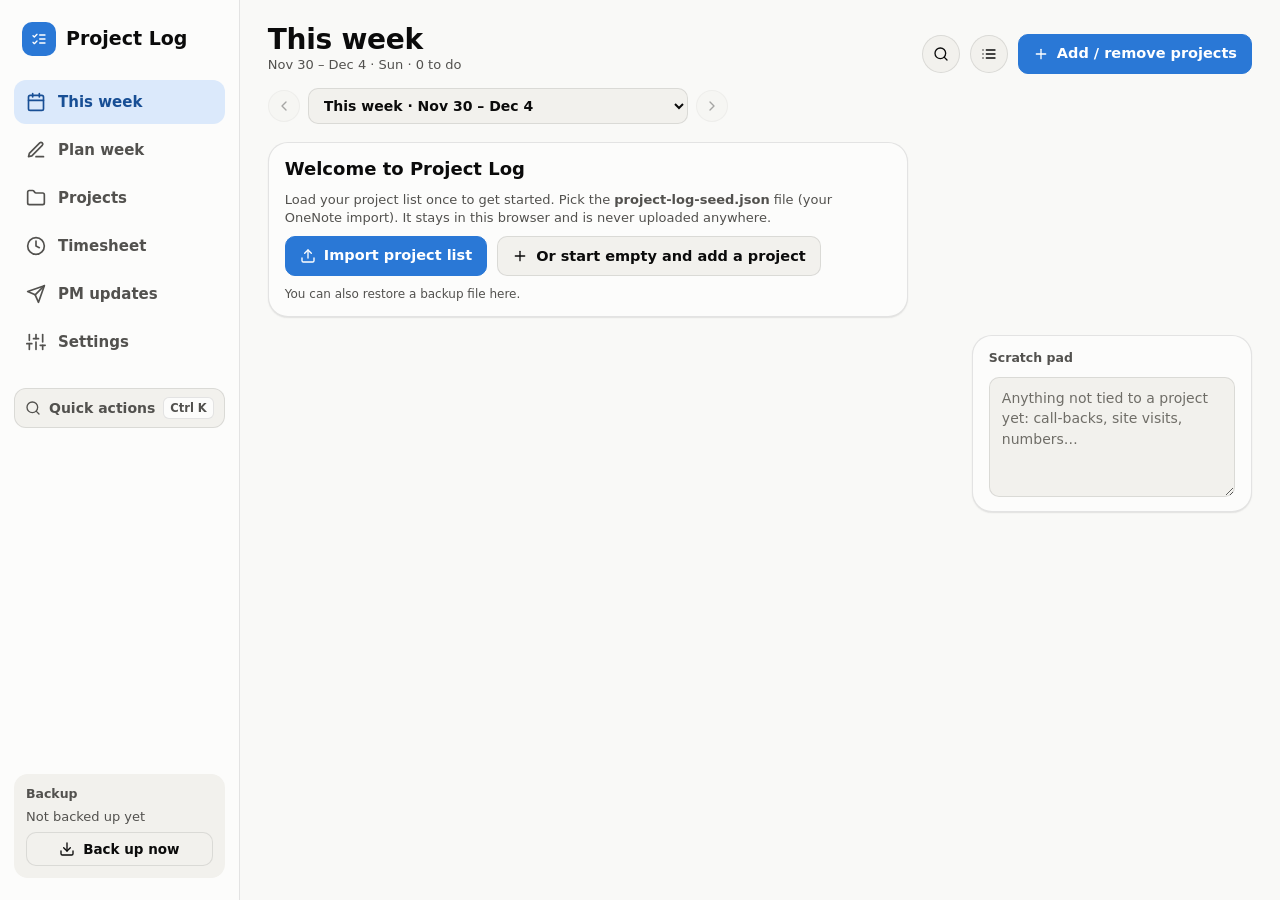
==== commit 4919bd7d: "Add files via upload" ====
--- a/index.html
+++ b/index.html
@@ -28,12 +28,19 @@
   <script src="js/seed.js"></script>
   <script src="js/store.js"></script>
   <script src="js/core.js"></script>
+  <script src="js/backup.js"></script>
   <script src="js/views/outline.js"></script>
   <script src="js/views/week.js"></script>
   <script src="js/views/plan.js"></script>
   <script src="js/views/projects.js"></script>
   <script src="js/views/project.js"></script>
   <script src="js/views/time.js"></script>
+  <script src="js/views/timeline.js"></script>
+  <script src="js/views/review.js"></script>
+  <script src="js/views/update.js"></script>
+  <script src="js/views/health.js"></script>
+  <script src="js/views/guard.js"></script>
+  <script src="js/views/palette.js"></script>
   <script src="js/views/settings.js"></script>
   <script src="js/actions.js"></script>
   <script src="js/app.js"></script>
--- a/css/styles.css
+++ b/css/styles.css
@@ -308,13 +308,43 @@
 table.ts td.empty { color: var(--baseline); }
 table.ts tfoot td { font-weight: 800; border-bottom: 0; background: var(--surface-2); }
 table.ts tfoot td.today { background: var(--accent-soft); }
-.dayseg button { display: flex; flex-direction: column; align-items: center; gap: 1px; min-height: 42px; }
-.dayseg button b { font-size: 13px; }
-.dayseg button span { font-size: 11px; font-variant-numeric: tabular-nums; }
+.tsweeknav .iconbtn { width: 44px; height: 44px; }
+.tsweeknav .weeksel { flex: 1 1 auto; max-width: 560px; min-height: 44px; font-size: 15px; }
+.daystrip { display: grid; grid-template-columns: repeat(5, minmax(0, 1fr)); gap: 8px; }
+.daycard { display: flex; flex-direction: column; align-items: flex-start; gap: 6px; min-height: 86px; padding: 10px 12px; border-radius: var(--radius-md); border: 1px solid var(--border); background: var(--surface-1); color: var(--text-primary); text-align: left; cursor: pointer; }
+.daycard:hover { border-color: var(--baseline); }
+.daycard.on { border-color: var(--accent); box-shadow: var(--shadow-1), inset 0 0 0 1px var(--accent); }
+.daycard .dname { font-size: 13px; font-weight: 700; color: var(--text-secondary); }
+.daycard.today .dname { color: var(--accent); }
+.daycard .ddate { font-weight: 600; color: var(--muted); }
+.daycard .dhrs { font-size: 22px; font-weight: 800; letter-spacing: -.01em; }
+.dstate { display: inline-flex; align-items: center; gap: 5px; font-size: 11.5px; font-weight: 700; color: var(--muted); }
+.dstate.in { color: var(--good-ink); }
+.dstate.todo { color: var(--warning-ink); }
+.dstate .pend { width: 7px; height: 7px; border-radius: 50%; background: var(--warning); }
+.dayhrs { margin-left: 6px; font-size: 15px; font-weight: 700; }
+.tsrow { display: flex; align-items: center; gap: 10px; padding: 10px 14px 10px 8px; }
+.minw0 { min-width: 0; }
+.stepper { display: flex; align-items: center; flex: none; border: 1px solid var(--border); border-radius: var(--radius-sm); background: var(--surface-2); overflow: hidden; }
+.stepper button { width: 38px; height: 42px; border: 0; background: transparent; font-size: 18px; font-weight: 700; color: var(--text-primary); cursor: pointer; }
+.stepper button:hover { background: var(--gridline); }
+.stepper .inp { width: 66px; min-height: 42px; padding: 0 4px; border: 0; border-radius: 0; background: var(--surface-1); text-align: center; font-weight: 800; }
+.tsblock { display: flex; flex-wrap: wrap; align-items: center; gap: 8px; padding: 8px 12px 8px 40px; background: var(--surface-2); }
+.tsblock .inp { min-height: 34px; font-size: 14px; background: var(--surface-1); }
+.tsblock .when { flex: 0 0 auto; }
+.tsblock.live { color: var(--accent-strong); background: var(--accent-soft); }
+.timein { width: 122px; padding: 0 6px; }
+.hrsin { flex: 0 0 70px; width: 70px; text-align: right; }
+.notein { flex: 1 1 90px; }
+.movein { flex: 0 0 auto; width: auto; max-width: 112px; }
+.srcl { font-weight: 600; }
+table.ts td:has(.cellbtn) { padding: 4px 6px; }
+.cellbtn { width: 100%; padding: 5px 6px; border: 0; border-radius: 6px; background: transparent; color: inherit; font: inherit; font-variant-numeric: tabular-nums; text-align: right; cursor: pointer; }
+.cellbtn:hover { background: var(--accent-soft); color: var(--accent-strong); }
+.cellbtn.empty { color: var(--baseline); }
 .copybox { font-family: ui-monospace, Menlo, Consolas, monospace; font-size: 14px; line-height: 1.7; padding: 12px 14px; border-radius: var(--radius-md); background: var(--surface-2); border: 1px solid var(--border); white-space: pre; overflow-x: auto; }
 .erow { display: flex; align-items: center; gap: 10px; padding: 9px 14px; }
 
-.tsweek { min-width: 110px; text-align: center; font-weight: 800; }
 .stats { gap: 12px; }
 .statcard { flex: 1 1 200px; gap: 4px; }
 .statcard .bignum { font-size: 24px; }
@@ -341,6 +371,105 @@
 /* Modal */
 .modal-bg { position: fixed; inset: 0; background: rgba(0,0,0,.42); z-index: 40; display: grid; place-items: center; padding: 16px; }
 .modal { width: min(520px, 100%); max-height: calc(100vh - 32px); overflow: auto; background: var(--surface-1); border-radius: 18px; border: 1px solid var(--border); box-shadow: var(--shadow-2); padding: 18px; display: flex; flex-direction: column; gap: 14px; }
+
+/* Timer guard and quick switch */
+.timerbar { flex-direction: column; flex-wrap: nowrap; align-items: stretch; gap: 8px; }
+.timerbar > * { min-width: 0; }
+.switchrow { display: flex; align-items: center; gap: 6px; min-width: 0; overflow-x: auto; scrollbar-width: none; }
+.switchrow .lbl { color: var(--accent-strong); white-space: nowrap; margin-right: 2px; }
+.switchrow .chip { min-height: 34px; flex: none; }
+.guard { padding: 14px 16px; display: flex; flex-direction: column; gap: 10px; border-color: var(--warning); box-shadow: var(--shadow-2); }
+.guard > .row > .ic { color: var(--warning-ink); }
+.stopat .inp { width: 124px; min-height: 40px; }
+.quickbtn { display: flex; align-items: center; gap: 8px; min-height: 40px; padding: 0 10px; font-size: 14px; white-space: nowrap; border-radius: 12px; border: 1px solid var(--border); background: var(--surface-2); color: var(--text-secondary); font-weight: 600; cursor: pointer; text-align: left; }
+.quickbtn:hover { color: var(--text-primary); }
+.kbd { display: inline-flex; align-items: center; min-height: 22px; padding: 0 6px; border-radius: 6px; border: 1px solid var(--border); background: var(--surface-1); font-size: 11.5px; font-weight: 700; color: var(--text-secondary); white-space: nowrap; }
+
+/* This week extras */
+.pushright { margin-left: auto; }
+.radar { display: flex; align-items: center; gap: 8px; overflow-x: auto; scrollbar-width: thin; padding-bottom: 2px; }
+.radar .lbl { white-space: nowrap; }
+.radarchip { display: inline-flex; align-items: center; gap: 6px; flex: none; min-height: 36px; padding: 0 12px; border-radius: 12px; border: 1px solid var(--border); background: var(--surface-1); color: var(--text-primary); font-size: 13.5px; text-decoration: none; white-space: nowrap; }
+.radarchip:hover { border-color: var(--accent); color: var(--text-primary); }
+.radarchip .when { font-weight: 800; }
+.radarchip.warn .when { color: var(--warning-ink); }
+.radarchip.acc .when { color: var(--accent-strong); }
+.leftoff { display: flex; align-items: center; gap: 6px; margin: 0 12px 6px 14px; padding: 2px 10px; border-radius: 8px; background: var(--accent-soft); color: var(--accent-strong); }
+.leftoff input { flex: 1 1 0; min-width: 0; min-height: 28px; border: 0; background: transparent; color: inherit; font-size: 13.5px; font-weight: 600; outline: none; }
+.leftoff input::placeholder { color: var(--muted); font-weight: 400; }
+.leftoff.empty { display: none; background: var(--surface-2); color: var(--muted); }
+.card:hover .leftoff.empty, .card:focus-within .leftoff.empty { display: flex; }
+.item .stale { flex: none; margin-top: 1px; padding: 2px 6px; font-size: 10px; }
+
+/* Timeline */
+.timeline { gap: 8px; }
+.tlticks { position: relative; height: 16px; }
+.tick { position: absolute; transform: translateX(-50%); font-size: 11px; color: var(--muted); white-space: nowrap; }
+.tick:first-child { transform: none; }
+.tick:last-child { transform: translateX(-100%); }
+.tltrack { position: relative; height: 64px; border-radius: 10px; background: var(--surface-2); }
+.tlblock, .tlgap { position: absolute; top: 6px; bottom: 6px; display: flex; align-items: center; padding: 0 6px; border: 0; border-radius: 8px; overflow: hidden; cursor: pointer; }
+.tlblock { background: var(--pc); color: #fff; font-size: 11.5px; font-weight: 800; white-space: nowrap; }
+.tlblock.live { cursor: default; background-image: repeating-linear-gradient(135deg, transparent 0 8px, rgba(255,255,255,.28) 8px 16px); }
+.tlgap { border: 1.5px dashed var(--warning); background: repeating-linear-gradient(135deg, var(--warn-bg) 0 6px, transparent 6px 12px); }
+.tlgap.skipped { border-color: var(--baseline); background: transparent; }
+.tlblock.sel, .tlgap.sel { box-shadow: 0 0 0 2px var(--surface-1), 0 0 0 4px var(--accent); }
+.tlfoot { gap: 8px 16px; }
+.legend { font-size: 13px; }
+.dot.pend { background: var(--warning); }
+.viewseg { flex: none; }
+.viewseg button { flex: none; padding: 0 14px; }
+
+/* Review week */
+.steps { display: flex; flex-wrap: wrap; gap: 6px; }
+.step { display: inline-flex; align-items: center; gap: 6px; min-height: 40px; padding: 0 14px; border-radius: 12px; border: 1px solid var(--border); background: var(--surface-1); color: var(--text-secondary); font-weight: 700; cursor: pointer; }
+.step.on { border-color: var(--accent); box-shadow: inset 0 0 0 1px var(--accent); color: var(--text-primary); }
+.step.done { color: var(--good-ink); }
+.step.empty { color: var(--muted); }
+.reviewgrid { min-width: 620px; }
+.gr { display: grid; grid-template-columns: minmax(170px, 2fr) repeat(5, minmax(0, 1fr)) minmax(0, 1fr); align-items: stretch; min-height: 46px; border-bottom: 1px solid var(--gridline); }
+.gr > * { display: flex; align-items: center; justify-content: flex-end; padding: 0 10px; }
+.gr > *:first-child { justify-content: flex-start; padding-left: 14px; }
+.gr > span:has(.cellin) { padding: 4px; }
+.gr .cur { background: var(--accent-soft); }
+.gr.hd { min-height: 40px; font-size: 11.5px; font-weight: 700; letter-spacing: .05em; text-transform: uppercase; color: var(--muted); }
+.colhead { border: 0; background: transparent; color: inherit; font: inherit; letter-spacing: inherit; text-transform: inherit; cursor: pointer; }
+.gr.ft { border-bottom: 0; background: var(--surface-2); font-weight: 800; }
+.gr.ft .short { color: var(--warning-ink); }
+.cellin { width: 100%; min-height: 36px; padding: 0 8px; border: 1px solid transparent; border-radius: 8px; background: transparent; color: var(--text-primary); font-size: 14.5px; font-weight: 600; text-align: right; }
+.cellin:hover { border-color: var(--border); background: var(--surface-1); }
+.cellin:focus { outline: 2px solid var(--accent); background: var(--surface-1); }
+.cellin.flag { background-image: radial-gradient(circle at calc(100% - 6px) 6px, var(--warning) 3px, transparent 3.5px); }
+.shortcard { background: var(--warn-bg); color: var(--warning-ink); border-color: transparent; box-shadow: none; }
+
+/* PM updates */
+.pmpickrow { display: flex; align-items: center; gap: 10px; width: 100%; min-height: 48px; padding: 0 12px; border-radius: 12px; border: 1px solid var(--border); background: var(--surface-1); font-weight: 700; text-align: left; cursor: pointer; }
+.pmpickrow.on { border-color: var(--accent); box-shadow: inset 0 0 0 1px var(--accent); background: var(--accent-soft); color: var(--accent-strong); }
+textarea.updtext { min-height: 380px; font-size: 14.5px; line-height: 1.55; }
+
+/* Hours and health */
+.htable { min-width: 880px; }
+.hrow { display: grid; grid-template-columns: minmax(240px, 2.2fr) 90px 90px minmax(140px, 1.6fr) 90px 190px; gap: 14px; align-items: center; padding: 10px 18px; border-top: 1px solid var(--gridline); }
+.hrow.hd { border-top: 0; font-size: 11.5px; font-weight: 700; letter-spacing: .05em; text-transform: uppercase; color: var(--muted); }
+.meter.crit i { background: var(--critical); }
+.meter.warn i { background: var(--warning); }
+.tag.crit { background: color-mix(in srgb, var(--critical) 16%, var(--surface-1)); color: var(--critical); }
+.taskrow { display: flex; align-items: center; gap: 10px; padding: 10px 16px; font-size: 14px; }
+.verrow { display: flex; align-items: center; gap: 10px; width: 100%; min-height: 44px; padding: 0; border: 0; background: transparent; color: inherit; text-align: left; cursor: pointer; }
+.verrow b { flex: 1 1 0; }
+.verlist { display: flex; flex-direction: column; gap: 6px; padding: 0 0 12px 4px; }
+
+/* Quick actions */
+.palbg { place-items: start center; padding-top: 80px; }
+.palette { width: min(640px, 100%); overflow: hidden; border-radius: 18px; border: 1px solid var(--border); background: var(--surface-1); box-shadow: var(--shadow-2); }
+.palsearch { display: flex; align-items: center; gap: 10px; min-height: 58px; padding: 0 16px; border-bottom: 1px solid var(--gridline); }
+.palsearch .ic { color: var(--muted); }
+.palsearch input { flex: 1 1 0; min-width: 0; border: 0; background: transparent; font-size: 17px; outline: none; }
+.palresults { max-height: min(440px, 60vh); overflow-y: auto; padding: 6px; }
+.palgroup { padding: 10px 12px 4px; font-size: 11.5px; font-weight: 800; letter-spacing: .06em; text-transform: uppercase; color: var(--muted); }
+.palrow { display: flex; align-items: center; gap: 12px; width: 100%; min-height: 46px; padding: 0 12px; border: 0; border-radius: 10px; background: transparent; color: inherit; text-align: left; cursor: pointer; }
+.palrow:hover, .palrow.on { background: var(--accent-soft); color: var(--accent-strong); }
+.palfoot { gap: 14px; padding: 10px 16px; border-top: 1px solid var(--gridline); }
 
 /* Narrow (side panel) */
 @media (max-width: 639px) {
@@ -360,7 +489,7 @@
   .stickyhead .chips::-webkit-scrollbar { display: none; }
   .timerbar { padding: 6px 6px 6px 12px; border-radius: 12px; gap: 8px; }
   .timerbar .t { font-size: 17px; }
-  .timerbar > .ic { width: 16px; height: 16px; }
+  .timerbar .row > .ic { width: 16px; height: 16px; }
   .card { border-radius: 16px; }
   .pcard { flex-basis: 100%; }
   .pcard-h { padding: 10px 10px 6px 4px; }
@@ -395,6 +524,25 @@
   .rvt { width: 80px; }
   .jrow { flex-direction: column; gap: 3px; padding: 9px 12px; }
   .jrow .d { flex: none; }
+  .tsweeknav .iconbtn { width: 40px; height: 40px; }
+  .tsweeknav .weeksel { min-height: 40px; font-size: 14px; }
+  .daystrip { gap: 5px; }
+  .daycard { align-items: center; min-height: 70px; padding: 8px 4px; gap: 4px; }
+  .daycard .dhrs { font-size: 16px; }
+  .tsrow { padding: 9px 10px 9px 4px; gap: 8px; }
+  .stepper button { width: 32px; }
+  .stepper .inp { width: 56px; }
+  .tsblock { padding: 8px 10px; }
+  .timein { width: 116px; }
+  .palbg { padding-top: 16px; }
+  .reviewgrid { min-width: 560px; }
+  .tick:nth-child(even) span { display: none; }
+  .tlblock { color: transparent; }
+  .gr { grid-template-columns: minmax(130px, 1.6fr) repeat(5, minmax(0, 1fr)) minmax(0, 1fr); }
+  .gr .sub.ell { display: none; }
+  .steps .step { flex: 1 1 0; justify-content: center; padding: 0 4px; }
+  .taskrow { flex-wrap: wrap; }
+  .guard { padding: 12px; }
   .toast { bottom: 76px; left: 10px; right: 10px; transform: none; max-width: none; }
 }
 @media (min-width: 640px) {
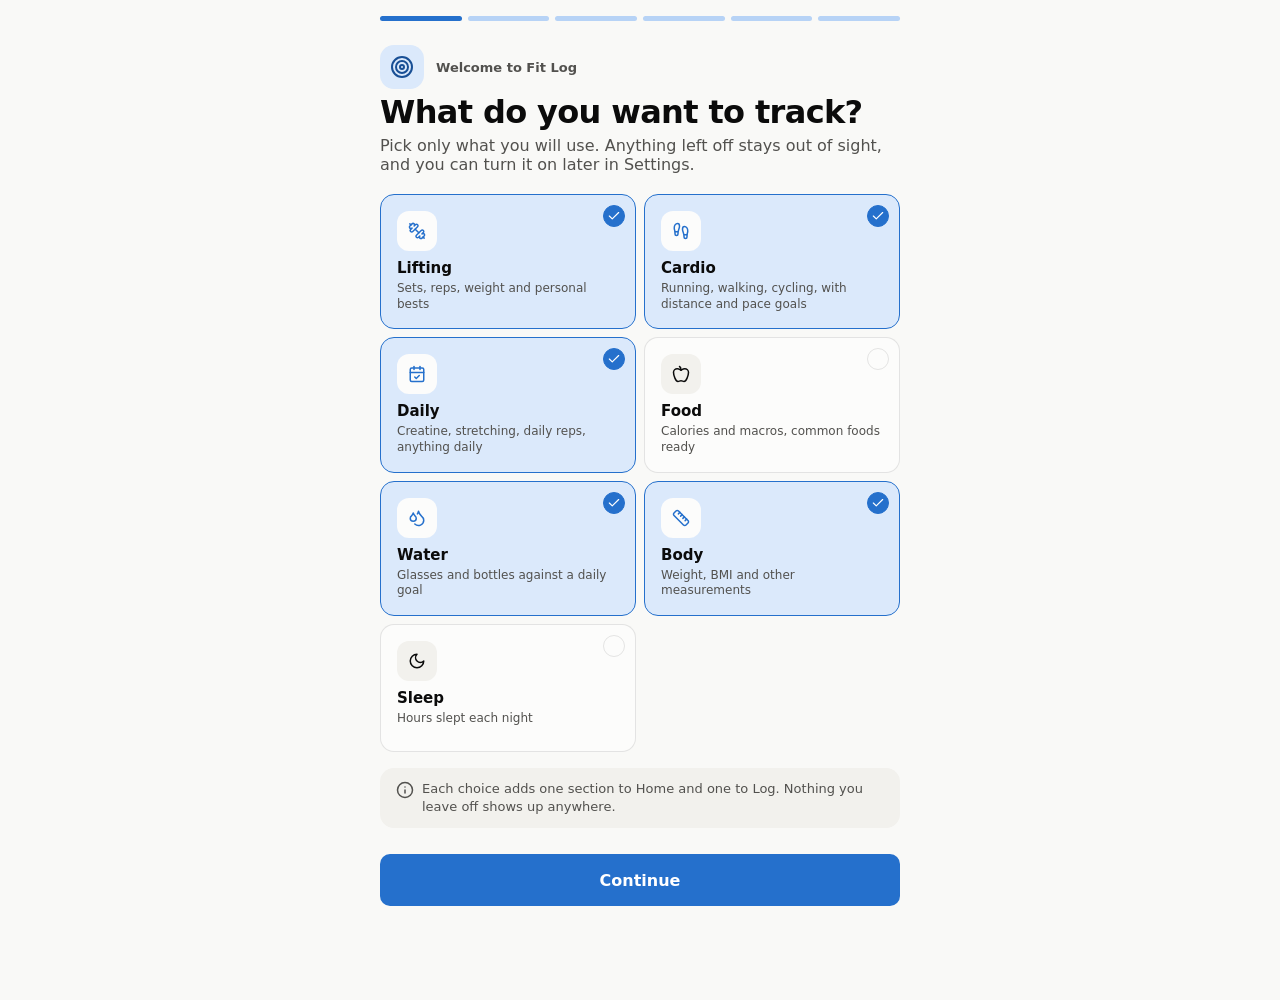
==== commit 7ec890e2: "Add files via upload" ====
--- a/index.html
+++ b/index.html
@@ -1,58 +1,669 @@
 <!doctype html>
 <html lang="en">
 <head>
-  <meta charset="utf-8">
-  <meta name="viewport" content="width=device-width, initial-scale=1, viewport-fit=cover">
-  <title>Project Log</title>
-  <meta name="description" content="Weekly project planning, notes and time tracking.">
-  <meta name="theme-color" content="#f9f9f7">
-  <link rel="manifest" href="manifest.webmanifest">
-  <link rel="icon" href="icons/favicon.svg" type="image/svg+xml">
-  <link rel="apple-touch-icon" href="icons/apple-touch-icon.png">
-  <link rel="stylesheet" href="css/styles.css">
-  <script>
-    // Apply the saved theme before the first paint so the page and title bar don't flash.
-    try {
-      const theme = JSON.parse(localStorage.getItem('projectlog.v1'))?.settings?.theme;
-      if (theme === 'light' || theme === 'dark') document.documentElement.dataset.theme = theme;
-    } catch {}
-    document.querySelector('meta[name="theme-color"]').content = getComputedStyle(document.documentElement).backgroundColor;
-  </script>
+<meta charset="utf-8" />
+<meta name="viewport" content="width=device-width, initial-scale=1, viewport-fit=cover" />
+<!-- Two theme-color tags gated by media, so the OS repaints the status bar itself (a JS-driven
+     change alone doesn't on Android). app.js only touches them when Appearance is forced to
+     Light or Dark. Keep the colors in sync with --page in css/styles.css.
+     manifest.json uses the dark page color for both its colors: an installed app on Android
+     paints the system navigation bar from the manifest, which holds one color, so a light one
+     left a white bar in dark mode. -->
+<meta name="theme-color" media="(prefers-color-scheme: light)" content="#f9f9f7" />
+<meta name="theme-color" media="(prefers-color-scheme: dark)" content="#0d0d0d" />
+<title>Fit Log</title>
+<link rel="manifest" href="manifest.json" />
+<link rel="icon" href="icons/icon-192.png" />
+<link rel="apple-touch-icon" href="icons/icon-192.png" />
+<meta name="apple-mobile-web-app-capable" content="yes" />
+<meta name="apple-mobile-web-app-status-bar-style" content="black-translucent" />
+<meta name="apple-mobile-web-app-title" content="Fit Log" />
+<link rel="stylesheet" href="css/styles.css" />
 </head>
 <body>
-  <div id="root"><p style="padding:24px;font-family:system-ui">Loading Project Log…</p></div>
-  <noscript><p style="padding:24px">Project Log needs JavaScript turned on.</p></noscript>
-
-  <!-- Order matters: each file can use what the files above it define. -->
-  <script src="js/version.js"></script>
-  <script src="js/seed.js"></script>
-  <script src="js/store.js"></script>
-  <script src="js/core.js"></script>
-  <script src="js/backup.js"></script>
-  <script src="js/views/outline.js"></script>
-  <script src="js/views/week.js"></script>
-  <script src="js/views/plan.js"></script>
-  <script src="js/views/projects.js"></script>
-  <script src="js/views/project.js"></script>
-  <script src="js/views/time.js"></script>
-  <script src="js/views/timeline.js"></script>
-  <script src="js/views/review.js"></script>
-  <script src="js/views/update.js"></script>
-  <script src="js/views/health.js"></script>
-  <script src="js/views/guard.js"></script>
-  <script src="js/views/palette.js"></script>
-  <script src="js/views/settings.js"></script>
-  <script src="js/actions.js"></script>
-  <script src="js/app.js"></script>
-  <script>
-    if ('serviceWorker' in navigator && location.protocol.startsWith('http')) {
-      // When an update installs, reload once so it takes effect now instead of next time.
-      const hadWorker = !!navigator.serviceWorker.controller;
-      navigator.serviceWorker.addEventListener('controllerchange', () => {
-        if (hadWorker) location.reload();
-      });
-      navigator.serviceWorker.register('sw.js');
-    }
-  </script>
+<div id="app">
+
+  <header class="topbar" id="topbar">
+    <h1 class="brand">Fit Log</h1>
+    <button id="openSettingsBtn" class="icon-btn" aria-label="Settings" title="Settings">
+      <svg class="icon" viewBox="0 0 24 24" fill="none" stroke="currentColor" stroke-width="2" stroke-linecap="round" stroke-linejoin="round"><circle cx="12" cy="12" r="3"/><path d="M19.4 15a1.7 1.7 0 0 0 .3 1.9l.1.1a2 2 0 1 1-2.8 2.8l-.1-.1a1.7 1.7 0 0 0-1.9-.3 1.7 1.7 0 0 0-1 1.5V21a2 2 0 1 1-4 0v-.1a1.7 1.7 0 0 0-1-1.6 1.7 1.7 0 0 0-1.9.3l-.1.1a2 2 0 1 1-2.8-2.8l.1-.1a1.7 1.7 0 0 0 .3-1.9 1.7 1.7 0 0 0-1.5-1H3a2 2 0 1 1 0-4h.1a1.7 1.7 0 0 0 1.6-1 1.7 1.7 0 0 0-.3-1.9l-.1-.1a2 2 0 1 1 2.8-2.8l.1.1a1.7 1.7 0 0 0 1.9.3H9a1.7 1.7 0 0 0 1-1.5V3a2 2 0 1 1 4 0v.1a1.7 1.7 0 0 0 1 1.5 1.7 1.7 0 0 0 1.9-.3l.1-.1a2 2 0 1 1 2.8 2.8l-.1.1a1.7 1.7 0 0 0-.3 1.9V9a1.7 1.7 0 0 0 1.5 1H21a2 2 0 1 1 0 4h-.1a1.7 1.7 0 0 0-1.5 1Z"/></svg>
+    </button>
+  </header>
+
+  <main id="main">
+
+    <!-- FIRST-RUN SETUP WIZARD (only ever shown once, before any data exists -
+         see startSetupWizard() in app.js) -->
+    <section id="view-setup" class="view setup-view" data-view="setup" hidden>
+      <div class="setup-progress" id="setupProgress" aria-hidden="true"></div>
+      <div class="setup-head">
+        <div class="setup-head-row"><span class="setup-hero" id="setupHero" aria-hidden="true"></span><span class="setup-kicker" id="setupKicker">Welcome to Fit Log</span></div>
+        <h1 id="setupStepLabel"></h1>
+        <p class="setup-lead" id="setupLead"></p>
+      </div>
+      <div id="setupContent"></div>
+      <div class="setup-actions">
+        <button type="button" class="btn btn-primary btn-block" id="setupNextBtn">Continue</button>
+        <div class="setup-actions-row">
+          <button type="button" class="btn btn-ghost" id="setupBackBtn" hidden>Back</button>
+          <button type="button" class="btn btn-ghost" id="setupSkipBtn" hidden>Not now</button>
+        </div>
+      </div>
+    </section>
+
+    <!-- DATA RECOVERY SCREEN (shown instead of the app when saved data exists
+         but couldn't be read - see showRecoveryScreen() in app.js) -->
+    <section id="view-recover" class="view" data-view="recover" hidden>
+      <div class="section-head"><h2>Fit Log couldn’t read your saved data</h2></div>
+      <div class="card form-card">
+        <p>Something went wrong loading your data, so nothing has been changed or deleted — it's still sitting in this browser's storage exactly as it was.</p>
+        <p>Export a recovery file first. It's the raw file the app couldn't read, but it keeps every byte intact in case it can be fixed or recovered later.</p>
+        <button type="button" class="btn btn-primary btn-block" id="recoverExportBtn">Export recovery file</button>
+        <button type="button" class="btn-text-danger" id="recoverResetBtn">Erase this data and start fresh</button>
+      </div>
+    </section>
+
+    <!-- HOME (internally "dashboard") - what needs doing or is happening today:
+         streak card, unlogged check-ins, daily targets, today's logged items, water and food.
+         Goals and trends live in the Progress view below. -->
+    <section id="view-dashboard" class="view" data-view="dashboard">
+      <div class="section-head home-head"><h2>Today</h2><span class="muted-text" id="todayDate"></span></div>
+
+      <div id="setupReviewBanner" class="card" hidden>
+        <h3>New tracking options are available</h3>
+        <p class="muted-text">Fit Log has added extra macros, insight cards, and an on/off switch for each area since you started. Take a look?</p>
+        <div class="btn-row">
+          <button type="button" class="btn btn-ghost" id="dismissSetupReviewBtn">Not now</button>
+          <button type="button" class="btn btn-primary" id="openSetupReviewBtn">Review tracking</button>
+        </div>
+      </div>
+
+      <button type="button" id="streakCard" class="streak-card"></button>
+
+      <div class="section-head" id="dailyTargetsHead" hidden><h2>Daily</h2><span class="muted-text" id="checklistCount"></span></div>
+      <div id="dailyTargetsWrap" class="card card-list" hidden></div>
+
+      <div class="section-head" id="trainingHead" hidden><h2>Workout</h2></div>
+      <div id="trainingWrap" class="card card-list" hidden></div>
+
+      <div class="section-head" id="nutritionHead" hidden><h2>Nutrition</h2><span class="head-actions"><span class="tag">Food</span><button type="button" class="icon-btn icon-btn-sm" id="homeFoodPencil" aria-label="Edit food targets"><svg class="icon" viewBox="0 0 24 24" fill="none" stroke="currentColor" stroke-width="2" stroke-linecap="round" stroke-linejoin="round"><path d="M21.174 6.812a1 1 0 0 0-3.986-3.987L3.842 16.174a2 2 0 0 0-.5.83l-1.321 4.352a.5.5 0 0 0 .623.622l4.353-1.32a2 2 0 0 0 .83-.497z"/><path d="m15 5 4 4"/></svg></button></span></div>
+      <div id="nutritionWrap" class="card card-list" hidden></div>
+
+      <div id="miniGrid" class="mini-grid" hidden></div>
+
+      <div class="section-head" id="goalsHead" hidden><h2>Goals</h2><button type="button" class="link-btn" id="goalsOpenBtn">Open in Progress</button></div>
+      <div id="goalsWrap" class="card card-list" hidden></div>
+
+    </section>
+
+    <!-- PROGRESS - one card per tracked area: its chart, then its long-term goals -->
+    <section id="view-progress" class="view" data-view="progress" hidden>
+      <div class="section-head"><h2>Progress</h2><span id="progressRange"></span></div>
+      <div id="progressCharts">
+        <div id="chartsOverview" class="charts-overview"></div>
+        <div id="dashboardEmpty" class="empty-state" hidden>
+          <p>Nothing to chart yet. Turn on an area in Settings and log something, and its chart shows up here.</p>
+        </div>
+      </div>
+    </section>
+
+    <!-- LOG -->
+    <section id="view-log" class="view" data-view="log" hidden>
+      <div class="section-head">
+        <h2>Log</h2>
+      </div>
+      <div class="domain-tabs" id="logCategorySegmented" role="radiogroup" aria-label="What to log"></div>
+      <div id="logAllOffHint" class="empty-state" hidden>
+        <p>Every area is turned off. Turn one back on in Settings to start logging.</p>
+      </div>
+
+      <!-- Log -> Daily: habits and daily rep targets (rendered by renderLogDailyPanel). -->
+      <!-- The small two-line summary every Log tab opens with (renderLogGlance). -->
+      <div id="logGlance" class="card log-glance" hidden></div>
+      <div class="f-scroll pg" id="logTrackerChipsWrap" hidden><div class="f-chips" id="logTrackerChips" role="radiogroup" aria-label="Tracker"></div></div>
+      <div id="logDailyPanel" class="daily-panel" hidden></div>
+
+      <!-- Log -> Workout. Nothing chosen yet (or "Switch exercise" tapped):
+           the searchable picker below, same pattern as Log -> Food. Once an
+           exercise is chosen the form leads, with the list collapsed to the
+           "Switch exercise" row. #logExercise stays the single source of
+           truth for the chosen exercise (hidden). -->
+      <div id="logExercisePicker" class="form-card is-bare" style="gap:12px" hidden>
+        <div class="search-row"><label class="search"><svg class="icon" viewBox="0 0 24 24" fill="none" stroke="currentColor" stroke-width="2" stroke-linecap="round" stroke-linejoin="round" aria-hidden="true"><circle cx="11" cy="11" r="8"/><path d="m21 21-4.3-4.3"/></svg><input type="search" id="logExSearch" placeholder="Search exercises" aria-label="Search exercises" autocomplete="off" autocapitalize="off" spellcheck="false" enterkeyhint="search" /></label><button type="button" class="icon-btn filter-btn" id="logExFilterBtn" aria-label="Filter"><svg class="icon" viewBox="0 0 24 24" fill="none" stroke="currentColor" stroke-width="2" stroke-linecap="round" stroke-linejoin="round" aria-hidden="true"><path d="M3 6h18"/><path d="M7 12h10"/><path d="M10 18h4"/></svg></button></div>
+        <p class="filter-note" id="logExFilterNote" hidden><span></span><button type="button" class="link-btn">Clear</button></p>
+        <div id="logExList" class="entry-list"></div>
+        <button type="button" class="showall" id="logExShowAll" hidden></button>
+      </div>
+
+      <!-- Three flat blocks on the page (who, what, save) instead of one card
+           holding boxes holding boxes. -->
+      <form id="logForm" class="form-card is-bare">
+        <div class="log-head card" id="logExerciseHead"></div>
+        <select id="logExercise" hidden aria-hidden="true" tabindex="-1"></select>
+        <div id="logFields" class="card form-card">
+          <label class="field">
+            <span class="field-label">Date</span>
+            <input type="date" id="logDate" required />
+          </label>
+          <div id="logDynamicFields"></div>
+          <label class="field">
+            <span class="field-label">Note (optional)</span>
+            <input type="text" id="logNote" placeholder="How did it feel?" maxlength="200" />
+          </label>
+          <div class="setting-row" id="logLightRow" hidden>
+            <span>Light session <span class="muted-text">(not a working day: left out of the trend and tips)</span></span>
+            <button type="button" class="switch" id="logLightSwitch" role="switch" aria-checked="false" aria-label="Light session"><span class="switch-track"><span class="switch-thumb"></span></span></button>
+          </div>
+        </div>
+        <button type="submit" class="btn btn-primary btn-block">Save entry</button>
+      </form>
+
+      <div id="logSwitchCard" class="card card-list" hidden>
+        <button type="button" class="setting-row row-switch" id="logSwitchBtn"></button>
+      </div>
+
+      <form id="logMeasurementForm" class="card form-card" hidden>
+        <select id="logTracker" hidden aria-hidden="true" tabindex="-1"></select>
+        <div class="field">
+          <span class="field-label" id="logMeasurementValueLabel">Value</span>
+          <div class="meas-stepper">
+            <button type="button" class="step-btn" data-meas-step="-1" aria-label="Decrease">&minus;</button>
+            <label class="meas-value"><input type="number" step="any" inputmode="decimal" id="logMeasurementValue" required aria-labelledby="logMeasurementValueLabel" /><span class="meas-unit" id="logMeasurementUnit"></span></label>
+            <button type="button" class="step-btn" data-meas-step="1" aria-label="Increase">+</button>
+          </div>
+        </div>
+        <div class="field" id="logSleepQualityField" hidden>
+          <span class="field-label">Sleep quality <span class="muted-text">(optional, tap again to clear)</span></span>
+          <div class="chip-picker" id="logSleepQuality" data-value="" role="radiogroup" aria-label="Sleep quality">
+            <button type="button" class="chip-option" data-value="1" role="radio" aria-checked="false">1</button>
+            <button type="button" class="chip-option" data-value="2" role="radio" aria-checked="false">2</button>
+            <button type="button" class="chip-option" data-value="3" role="radio" aria-checked="false">3</button>
+            <button type="button" class="chip-option" data-value="4" role="radio" aria-checked="false">4</button>
+            <button type="button" class="chip-option" data-value="5" role="radio" aria-checked="false">5</button>
+          </div>
+        </div>
+        <div class="meas-meta">
+          <button type="button" class="f-chip" id="logMeasurementDateBtn" aria-expanded="false">Today</button>
+          <button type="button" class="link-btn" id="logMeasurementNoteBtn" aria-expanded="false">Add note</button>
+        </div>
+        <label class="field" id="logMeasurementDateField" hidden>
+          <span class="field-label">Date</span>
+          <input type="date" id="logMeasurementDate" required />
+        </label>
+        <label class="field" id="logMeasurementNoteField" hidden>
+          <span class="field-label">Note (optional)</span>
+          <input type="text" id="logMeasurementNote" maxlength="200" />
+        </label>
+        <button type="submit" class="btn btn-primary btn-block" id="logMeasurementSaveBtn">Save entry</button>
+      </form>
+
+      <div id="logWaterPanel" class="form-card is-bare" hidden>
+        <div id="waterCupList" class="card card-list"></div>
+        <label class="field card">
+          <span class="field-label">Custom amount (<span id="logWaterUnitLabel"></span>)</span>
+          <div class="inline-time-fields">
+            <input type="number" step="any" min="0" id="logWaterCustomAmount" placeholder="e.g. 12" data-enter-clicks="logWaterCustomAddBtn" />
+            <button type="button" class="btn btn-secondary" id="logWaterCustomAddBtn">Add</button>
+          </div>
+        </label>
+      </div>
+
+      <!-- Log -> Food leads with saved foods (the one-tap path used every
+           day); typing a food in by hand is collapsed under it. -->
+      <div id="savedFoodsWrap" class="form-card is-bare" style="gap:12px" hidden>
+        <div class="search-row"><label class="search"><svg class="icon" viewBox="0 0 24 24" fill="none" stroke="currentColor" stroke-width="2" stroke-linecap="round" stroke-linejoin="round" aria-hidden="true"><circle cx="11" cy="11" r="8"/><path d="m21 21-4.3-4.3"/></svg><input type="search" id="foodSearch" placeholder="Search my foods" aria-label="Search my foods" autocomplete="off" autocapitalize="off" spellcheck="false" enterkeyhint="search" /></label><button type="button" class="icon-btn filter-btn" id="foodFilterBtn" aria-label="Filter"><svg class="icon" viewBox="0 0 24 24" fill="none" stroke="currentColor" stroke-width="2" stroke-linecap="round" stroke-linejoin="round" aria-hidden="true"><path d="M3 6h18"/><path d="M7 12h10"/><path d="M10 18h4"/></svg></button></div>
+        <p class="filter-note" id="foodFilterNote" hidden><span></span><button type="button" class="link-btn">Clear</button></p>
+        <div id="savedFoodLogList" class="entry-list"></div>
+        <button type="button" class="showall" id="foodShowAll" hidden></button>
+      </div>
+
+      <div id="logFoodManualCard" class="card card-list" hidden>
+        <button type="button" class="setting-row row-switch" id="logFoodCreateBtn"></button>
+        <button type="button" class="setting-row row-switch" id="logFoodManualBtn"></button>
+      </div>
+
+      <form id="logFoodForm" class="card form-card" hidden>
+        <label class="field">
+          <span class="field-label">Date</span>
+          <input type="date" id="logFoodDate" required />
+        </label>
+        <div id="logFoodDynamicFields"></div>
+        <label class="field">
+          <span class="field-label">Note (optional)</span>
+          <input type="text" id="logFoodNote" placeholder="What was it?" maxlength="200" />
+        </label>
+        <button type="submit" class="btn btn-primary btn-block">Save entry</button>
+      </form>
+
+      <div class="section-head" id="recentHead">
+        <h2>Latest entry</h2>
+        <button type="button" class="link-btn" id="recentHistoryBtn">See all in History</button>
+      </div>
+      <div id="recentEntries" class="entry-list"></div>
+    </section>
+
+    <!-- HISTORY -->
+    <section id="view-history" class="view" data-view="history" hidden>
+      <div class="section-head"><h2>History</h2></div>
+
+      <div class="card calendar-card">
+        <div class="calendar-header">
+          <button type="button" class="icon-btn-sm" id="calPrevBtn" aria-label="Previous month">
+            <svg class="icon" viewBox="0 0 24 24" fill="none" stroke="currentColor" stroke-width="2" stroke-linecap="round" stroke-linejoin="round"><path d="M15 18l-6-6 6-6"/></svg>
+          </button>
+          <div class="calendar-month-label" id="calMonthLabel"></div>
+          <button type="button" class="icon-btn-sm" id="calNextBtn" aria-label="Next month">
+            <svg class="icon" viewBox="0 0 24 24" fill="none" stroke="currentColor" stroke-width="2" stroke-linecap="round" stroke-linejoin="round"><path d="M9 18l6-6-6-6"/></svg>
+          </button>
+        </div>
+        <div class="calendar-weekdays">
+          <span>M</span><span>T</span><span>W</span><span>T</span><span>F</span><span>S</span><span>S</span>
+        </div>
+        <div class="calendar-grid" id="calendarGrid"></div>
+        <div class="calendar-legend" id="calendarLegend"></div>
+      </div>
+
+      <!-- Filled by renderHistoryCategorySegmented() with domainTabsHtml(), shared with Log and Manage. -->
+      <div class="domain-tabs" id="historyCategorySegmented" role="radiogroup" aria-label="History category"></div>
+      <!-- The tapped day's week, for the area shown (renderHistoryWeek). -->
+      <div id="historyWeek" hidden></div>
+      <div class="section-head">
+        <h2 id="historyListHeading">All entries</h2>
+      </div>
+      <label class="field" id="historyFilterField">
+        <span class="field-label">Filter by exercise</span>
+        <select id="historyFilter"></select>
+      </label>
+      <div id="historyList" class="entry-list"></div>
+      <div id="historyEmpty" class="empty-state" hidden>
+        <p id="historyEmptyText">No entries logged yet.</p>
+      </div>
+    </section>
+
+    <!-- MANAGE: one panel per area that is on (Workout, Daily, Body, Water, Food). Areas are switched in Settings. -->
+    <section id="view-manage" class="view" data-view="manage" hidden>
+      <div class="section-head">
+        <h2>Manage</h2>
+      </div>
+      <!-- Filled by setManageCategory(). Manage always lists all five areas (ALL_DOMAIN_CATEGORIES),
+           since it is where an area that is off gets turned back on. -->
+      <div class="domain-tabs" id="manageCategorySegmented" role="radiogroup" aria-label="Manage category"></div>
+      <p class="muted-text" id="manageAllOffHint" hidden>Nothing is being tracked yet.</p>
+      <button type="button" class="link-btn manage-areas-link" id="manageAreasBtn">Turn areas on or off</button>
+
+      <div id="manageExercisesPanel">
+        <p class="muted-text" id="trackWorkoutOffHint" hidden>Workout is off — hidden from Home, Log, and History. Nothing already logged is lost; turn it back on to see it again.</p>
+
+        <div id="workoutTrackedFields">
+          <div id="importCard" class="card tidy-card" hidden></div>
+          <div id="tidyCard" class="card tidy-card" hidden></div>
+          <div class="section-head">
+            <h2>Exercises</h2>
+            <div class="head-actions"><button class="btn btn-secondary btn-sm" data-action="open-catalog" data-cat-tab-open="exercises">From catalog</button><button class="btn btn-secondary btn-sm btn-icon-label" data-action="add-exercise"><svg class="icon" viewBox="0 0 24 24" fill="none" stroke="currentColor" stroke-width="2" stroke-linecap="round" stroke-linejoin="round"><path d="M5 12h14"/><path d="M12 5v14"/></svg><span>Add</span></button></div>
+          </div>
+          <div class="search-row"><label class="search"><svg class="icon" viewBox="0 0 24 24" fill="none" stroke="currentColor" stroke-width="2" stroke-linecap="round" stroke-linejoin="round" aria-hidden="true"><circle cx="11" cy="11" r="8"/><path d="m21 21-4.3-4.3"/></svg><input type="search" id="exManageSearch" placeholder="Search exercises" aria-label="Search exercises" autocomplete="off" autocapitalize="off" spellcheck="false" enterkeyhint="search" /></label><button type="button" class="icon-btn filter-btn" id="exManageFilterBtn" aria-label="Filter"><svg class="icon" viewBox="0 0 24 24" fill="none" stroke="currentColor" stroke-width="2" stroke-linecap="round" stroke-linejoin="round" aria-hidden="true"><path d="M3 6h18"/><path d="M7 12h10"/><path d="M10 18h4"/></svg></button></div>
+          <p class="filter-note" id="exManageFilterNote" hidden><span></span><button type="button" class="link-btn">Clear</button></p>
+          <div id="exerciseManageList" class="org-list"></div>
+        </div>
+      </div>
+
+      <div id="manageDailyPanel" hidden>
+        <p class="muted-text" id="trackDailyOffHint" hidden>Daily is off — hidden from Home, Log, and History. Nothing already logged is lost; turn it back on to see it again.</p>
+
+        <div id="dailyTrackedFields">
+          <div class="section-head">
+            <h2>Habits &amp; reps</h2>
+            <div class="head-actions"><button class="btn btn-secondary btn-sm" data-action="open-catalog" data-cat-tab-open="habits">From catalog</button><button class="btn btn-secondary btn-sm btn-icon-label" data-action="add-daily"><svg class="icon" viewBox="0 0 24 24" fill="none" stroke="currentColor" stroke-width="2" stroke-linecap="round" stroke-linejoin="round"><path d="M5 12h14"/><path d="M12 5v14"/></svg><span>Add</span></button></div>
+          </div>
+          <p class="muted-text">Things you do every day. A habit is checked off (once or a few times a day); a daily rep target, like push-ups, adds up toward a number.</p>
+          <div id="dailyManageList" class="org-list"></div>
+        </div>
+      </div>
+
+      <div id="manageMeasurementsPanel" hidden>
+        <p class="muted-text" id="trackMeasurementsOffHint" hidden>Body is off — hidden from Home, Log, and History. Nothing already logged is lost; turn it back on to see it again.</p>
+
+        <div id="measurementsTrackedFields">
+          <div class="section-head">
+            <h2>Body &amp; wellness trackers</h2>
+            <button class="btn btn-secondary btn-sm btn-icon-label" data-action="add-tracker"><svg class="icon" viewBox="0 0 24 24" fill="none" stroke="currentColor" stroke-width="2" stroke-linecap="round" stroke-linejoin="round"><path d="M5 12h14"/><path d="M12 5v14"/></svg><span>Add tracker</span></button>
+          </div>
+          <p class="muted-text">Anything you want a number and a trend line for — weight, body fat %, a circumference, sleep hours, calories, or anything else you think to add later.</p>
+          <div id="trackerManageList" class="entry-list"></div>
+        </div>
+      </div>
+
+      <div id="manageWaterPanel" hidden>
+        <p class="muted-text" id="trackWaterOffHint" hidden>Water is off — hidden from Home, Log, and History. Nothing already logged is lost; turn it back on to see it again.</p>
+
+        <div id="waterTrackedFields">
+          <div class="section-head"><h2>Daily water goal</h2></div>
+          <div class="card form-card">
+            <label class="field">
+              <span class="field-label">Goal (<span id="waterGoalUnitLabel"></span>)</span>
+              <input type="number" step="any" min="0" id="waterGoalInput" data-enter-clicks="saveWaterGoalBtn" />
+            </label>
+            <button class="btn btn-secondary btn-sm" id="saveWaterGoalBtn">Save goal</button>
+          </div>
+          <div class="section-head">
+            <h2>Cup sizes</h2>
+            <button class="btn btn-secondary btn-sm btn-icon-label" data-action="add-cup"><svg class="icon" viewBox="0 0 24 24" fill="none" stroke="currentColor" stroke-width="2" stroke-linecap="round" stroke-linejoin="round"><path d="M5 12h14"/><path d="M12 5v14"/></svg><span>Add cup</span></button>
+          </div>
+          <div id="cupManageList" class="entry-list"></div>
+        </div>
+      </div>
+
+      <div id="manageFoodPanel" hidden>
+        <p class="muted-text" id="trackFoodOffHint" hidden>Food is off — hidden from Home, Log, and History. Nothing already logged is lost; turn it back on to see it again.</p>
+
+        <div id="foodTrackedFields">
+          <!-- Saved foods first - it's the feature actually used every day
+               (one-tap re-logging), so it leads the panel instead of
+               trailing after two setup-once sections. -->
+          <div class="section-head">
+            <h2>My foods</h2>
+            <div class="head-actions"><button class="btn btn-secondary btn-sm" data-action="open-catalog" data-cat-tab-open="foods">From catalog</button><button class="btn btn-secondary btn-sm btn-icon-label" data-action="add-saved-food"><svg class="icon" viewBox="0 0 24 24" fill="none" stroke="currentColor" stroke-width="2" stroke-linecap="round" stroke-linejoin="round"><path d="M5 12h14"/><path d="M12 5v14"/></svg><span>Add</span></button></div>
+          </div>
+          <label class="search"><svg class="icon" viewBox="0 0 24 24" fill="none" stroke="currentColor" stroke-width="2" stroke-linecap="round" stroke-linejoin="round" aria-hidden="true"><circle cx="11" cy="11" r="8"/><path d="m21 21-4.3-4.3"/></svg><input type="search" id="foodManageSearch" placeholder="Search my foods" aria-label="Search my foods" autocomplete="off" autocapitalize="off" spellcheck="false" enterkeyhint="search" /></label>
+          <div class="f-scroll pg"><div class="f-chips" id="foodManageChips" role="radiogroup"></div><button type="button" class="f-more" aria-label="See more filters"><svg class="icon" viewBox="0 0 24 24" fill="none" stroke="currentColor" stroke-width="2" stroke-linecap="round" stroke-linejoin="round" aria-hidden="true"><path d="m9 18 6-6-6-6"/></svg></button></div>
+          <div class="sortrow"><span id="foodSortLabel"></span><button type="button" id="foodSortBtn"><svg class="icon" viewBox="0 0 24 24" fill="none" stroke="currentColor" stroke-width="2" stroke-linecap="round" stroke-linejoin="round" aria-hidden="true"><path d="m21 16-4 4-4-4"/><path d="M17 20V4"/><path d="m3 8 4-4 4 4"/><path d="M7 4v16"/></svg>Sort</button></div>
+          <div id="savedFoodManageList" class="org-list"></div>
+
+          <div class="section-head"><h2>Tracked macros</h2></div>
+          <p class="muted-text">Calories is always tracked and required to log an entry. Tap a macro below to also track it — tap again to stop; nothing already logged is lost either way.</p>
+          <!-- Populated by renderMacroTrackChips() - a compact chip per
+               non-calorie MACRO_KEYS entry, replacing what used to be a full
+               toggle+label row per field; untracked chips get the shared
+               .is-toggled-off dimming. -->
+          <div class="chip-picker" id="macroTrackChips" role="group" aria-label="Tracked macros"></div>
+
+          <div class="section-head"><h2>Calorie target</h2></div>
+          <p class="muted-text">How your calorie target is set. Calculator estimates it from your profile and activity, Manual is a number you type, and No Target hides the calorie ring and shows plain totals.</p>
+          <div class="segmented segmented-fill" id="calorieModeSegmented" role="radiogroup" aria-label="Calorie target">
+            <button type="button" data-calorie-mode="calc" role="radio">Calculator</button>
+            <button type="button" data-calorie-mode="manual" role="radio">Manual</button>
+            <button type="button" data-calorie-mode="none" role="radio">No Target</button>
+          </div>
+
+          <div class="card card-list" id="nutritionCalcCard">
+            <div id="nutritionCalcFields" hidden>
+              <div class="field">
+                <span class="field-label">Activity level</span>
+                <select id="nutritionActivityLevel" aria-label="Activity level"></select>
+              </div>
+              <div class="field">
+                <span class="field-label">Goal</span>
+                <div class="segmented" id="nutritionGoalSegmented" role="radiogroup" aria-label="Nutrition goal">
+                  <button type="button" data-goal-choice="lose" role="radio">Lose weight</button>
+                  <button type="button" data-goal-choice="maintain" role="radio">Maintain</button>
+                  <button type="button" data-goal-choice="gain" role="radio">Gain weight</button>
+                </div>
+              </div>
+              <p class="muted-text field-hint" id="nutritionCalcMissing" hidden></p>
+              <div class="pr-grid" id="nutritionCalcPreview" hidden>
+                <div class="pr-tile"><div class="value" id="nutritionCalcCalories">—</div><div class="label">Calories/day</div></div>
+                <div class="pr-tile"><div class="value" id="nutritionCalcProtein">—</div><div class="label">Protein/day</div></div>
+              </div>
+              <button type="button" class="btn btn-primary btn-block" id="applyNutritionCalcBtn">Apply to daily goals</button>
+            </div>
+          </div>
+
+          <p class="muted-text">Add a goal to any tracked field to see progress against it on Home. Calories follows the choice above.</p>
+          <div class="card card-list" id="macroGoalRows"></div>
+        </div>
+      </div>
+    </section>
+
+    <!-- SETTINGS (reached via the gear icon in the header, not a bottom tab) -->
+    <section id="view-settings" class="view" data-view="settings" hidden>
+      <div class="modal-title-row"><h2>Settings</h2><button type="button" class="modal-close" aria-label="Close" data-action="close-settings"><svg class="icon" viewBox="0 0 24 24" fill="none" stroke="currentColor" stroke-width="2" stroke-linecap="round" stroke-linejoin="round"><path d="M18 6 6 18"/><path d="m6 6 12 12"/></svg></button></div>
+
+      <div class="section-head"><h2>Appearance</h2></div>
+      <div class="card theme-card-wrap">
+        <div class="theme-grid" id="themeSegmented" role="radiogroup" aria-label="Theme">
+          <button type="button" class="theme-opt" data-theme-choice="light" role="radio"><span class="theme-prev" aria-hidden="true"><span class="pv pv-light"><i></i><i></i><i></i><b></b></span></span><span class="theme-name"><span class="setting-icon-sm" data-icon="sun"></span>Light</span><span class="theme-radio" aria-hidden="true"></span></button>
+          <button type="button" class="theme-opt" data-theme-choice="dark" role="radio"><span class="theme-prev" aria-hidden="true"><span class="pv pv-dark"><i></i><i></i><i></i><b></b></span></span><span class="theme-name"><span class="setting-icon-sm" data-icon="moon"></span>Dark</span><span class="theme-radio" aria-hidden="true"></span></button>
+          <button type="button" class="theme-opt" data-theme-choice="system" role="radio"><span class="theme-prev" aria-hidden="true"><span class="pv pv-light pv-half"><i></i><i></i><b></b></span><span class="pv pv-dark pv-half"><i></i><i></i><b></b></span></span><span class="theme-name"><span class="setting-icon-sm" data-icon="contrast"></span>System</span><span class="theme-radio" aria-hidden="true"></span></button>
+        </div>
+      </div>
+
+      <div class="card card-list">
+        <div class="setting-row">
+          <span>Tables under charts <span class="muted-text">(a Show table link on every chart)</span></span>
+          <button type="button" class="switch" id="showChartTablesSwitch" role="switch" aria-checked="false" aria-label="Tables under charts"><span class="switch-track"><span class="switch-thumb"></span></span></button>
+        </div>
+      </div>
+
+      <div class="section-head"><h2>Profile</h2></div>
+      <div class="card card-list" id="profileList">
+        <button type="button" class="profile-row" data-profile-row="height" aria-expanded="false"><span class="setting-icon" data-icon="ruler"></span><span class="grow">Height</span><span class="profile-val" id="profileHeightVal">Not set</span><span class="profile-chev" aria-hidden="true">›</span></button>
+        <div class="profile-edit" id="profilePanelHeight" hidden>
+          <div class="field" id="profileHeightFieldCm">
+            <span class="field-label">Height (cm)</span>
+            <input type="number" step="any" min="50" max="272" id="profileHeightCm" aria-label="Height in centimetres" placeholder="Not set" />
+          </div>
+          <div class="field" id="profileHeightFieldFtIn">
+            <span class="field-label">Height (ft/in)</span>
+            <div class="inline-time-fields">
+              <input type="number" step="1" min="0" max="8" inputmode="numeric" id="profileHeightFt" aria-label="Height, feet" placeholder="ft" />
+              <input type="number" step="1" min="0" max="11" inputmode="numeric" id="profileHeightIn" aria-label="Height, inches" placeholder="in" />
+            </div>
+          </div>
+        </div>
+        <button type="button" class="profile-row" data-profile-row="age" aria-expanded="false"><span class="setting-icon" data-icon="calendar"></span><span class="grow">Age</span><span class="profile-val" id="profileAgeVal">Not set</span><span class="profile-chev" aria-hidden="true">›</span></button>
+        <div class="profile-edit" id="profilePanelAge" hidden>
+          <div class="field" id="profileAgeField">
+            <span class="field-label">Age <span class="muted-text">(optional — for nutrition advice)</span></span>
+            <input type="number" step="1" min="1" max="120" inputmode="numeric" id="profileAge" aria-label="Age in years" placeholder="Not set" />
+          </div>
+        </div>
+        <button type="button" class="profile-row" data-profile-row="sex" aria-expanded="false"><span class="setting-icon" data-icon="person"></span><span class="grow">Sex</span><span class="profile-val" id="profileSexVal">Not set</span><span class="profile-chev" aria-hidden="true">›</span></button>
+        <div class="profile-edit" id="profilePanelSex" hidden>
+          <div class="segmented segmented-fill" id="profileSexSegmented" role="radiogroup" aria-label="Sex">
+            <button type="button" data-sex-choice="" role="radio">Not set</button>
+            <button type="button" data-sex-choice="male" role="radio">Male</button>
+            <button type="button" data-sex-choice="female" role="radio">Female</button>
+          </div>
+        </div>
+        <div class="profile-edit profile-save" id="profileSaveRow" hidden><button class="btn btn-secondary btn-sm" id="saveProfileBtn">Save profile</button></div>
+      </div>
+      <p class="muted-text profile-note">Used only by the optional insight calculators (BMI, strength and running level, nutrition). Never required.</p>
+
+      <div class="section-head"><h2>Units</h2></div>
+      <div class="card card-list">
+        <div class="setting-row">
+          <span class="setting-row-label"><span class="setting-icon" data-icon="scale"></span><span>Weight</span></span>
+          <div class="segmented" id="weightUnitSegmented" role="radiogroup" aria-label="Weight unit">
+            <button type="button" data-unit-choice="lb" role="radio">lb</button>
+            <button type="button" data-unit-choice="kg" role="radio">kg</button>
+          </div>
+        </div>
+        <div class="setting-row">
+          <span class="setting-row-label"><span class="setting-icon" data-icon="footprints"></span><span>Distance</span></span>
+          <div class="segmented" id="distanceUnitSegmented" role="radiogroup" aria-label="Distance unit">
+            <button type="button" data-unit-choice="mi" role="radio">mi</button>
+            <button type="button" data-unit-choice="km" role="radio">km</button>
+          </div>
+        </div>
+        <div class="setting-row">
+          <span class="setting-row-label"><span class="setting-icon" data-icon="ruler"></span><span>Length</span></span>
+          <div class="segmented" id="lengthUnitSegmented" role="radiogroup" aria-label="Length unit">
+            <button type="button" data-unit-choice="in" role="radio">in</button>
+            <button type="button" data-unit-choice="cm" role="radio">cm</button>
+          </div>
+        </div>
+        <div class="setting-row">
+          <span class="setting-row-label"><span class="setting-icon" data-icon="water"></span><span>Volume</span></span>
+          <div class="segmented" id="volumeUnitSegmented" role="radiogroup" aria-label="Volume unit">
+            <button type="button" data-unit-choice="flOz" role="radio">fl oz</button>
+            <button type="button" data-unit-choice="mL" role="radio">mL</button>
+          </div>
+        </div>
+      </div>
+
+      <div class="section-head"><h2>What you track</h2></div>
+      <div class="card card-list" id="trackList">
+        <div class="setting-row">
+          <span class="setting-row-label"><span class="setting-icon" data-icon="workout"></span><span>Lifting</span></span>
+          <button type="button" class="switch" id="trackWorkoutSwitch" role="switch" aria-checked="false" aria-label="Track lifting"><span class="switch-track"><span class="switch-thumb"></span></span></button>
+        </div>
+        <div class="setting-row is-sub" data-sub-of="trackWorkout">
+          <span>Workout today <span class="muted-text">(a block on Home)</span></span>
+          <button type="button" class="switch" id="homeTrainingSwitch" role="switch" aria-checked="false" aria-label="Workout today"><span class="switch-track"><span class="switch-thumb"></span></span></button>
+        </div>
+        <div class="setting-row is-sub" data-sub-of="trackWorkout">
+          <span>Sets per muscle <span class="muted-text">(a card on Progress)</span></span>
+          <button type="button" class="switch" id="showMuscleSetsSwitch" role="switch" aria-checked="false" aria-label="Sets per muscle"><span class="switch-track"><span class="switch-thumb"></span></span></button>
+        </div>
+        <div class="setting-row is-sub" data-sub-of="trackWorkout">
+          <span>Recovery <span class="muted-text">(a card on Progress)</span></span>
+          <button type="button" class="switch" id="showRecoverySwitch" role="switch" aria-checked="false" aria-label="Recovery"><span class="switch-track"><span class="switch-thumb"></span></span></button>
+        </div>
+        <div class="setting-row is-sub" data-sub-of="trackWorkout">
+          <span>Next session tips <span class="muted-text">(what to try next time)</span></span>
+          <button type="button" class="switch" id="showSuggestionsSwitch" role="switch" aria-checked="false" aria-label="Next session tips"><span class="switch-track"><span class="switch-thumb"></span></span></button>
+        </div>
+        <div class="setting-row is-sub" data-sub-of="trackWorkout">
+          <span>Strength level <span class="muted-text">(against other lifters)</span></span>
+          <button type="button" class="switch" id="showStrengthLevelSwitch" role="switch" aria-checked="false" aria-label="Strength level"><span class="switch-track"><span class="switch-thumb"></span></span></button>
+        </div>
+        <div class="setting-row is-sub" data-sub-of="trackWorkout">
+          <span>RPE <span class="muted-text">(how hard each set felt, 1 to 10)</span></span>
+          <button type="button" class="switch" id="showRpeSwitch" role="switch" aria-checked="false" aria-label="RPE"><span class="switch-track"><span class="switch-thumb"></span></span></button>
+        </div>
+        <div class="setting-row">
+          <span class="setting-row-label"><span class="setting-icon" data-icon="footprints"></span><span>Running and cardio</span></span>
+          <button type="button" class="switch" id="trackCardioSwitch" role="switch" aria-checked="false" aria-label="Track running and cardio"><span class="switch-track"><span class="switch-thumb"></span></span></button>
+        </div>
+        <div class="setting-row is-sub" data-sub-of="trackCardio">
+          <span>Running level <span class="muted-text">(against 5K times)</span></span>
+          <button type="button" class="switch" id="showPaceLevelSwitch" role="switch" aria-checked="false" aria-label="Running level"><span class="switch-track"><span class="switch-thumb"></span></span></button>
+        </div>
+        <div class="setting-row">
+          <span class="setting-row-label"><span class="setting-icon" data-icon="daily"></span><span>Daily</span></span>
+          <button type="button" class="switch" id="trackHabitsSwitch" role="switch" aria-checked="false" aria-label="Track Daily"><span class="switch-track"><span class="switch-thumb"></span></span></button>
+        </div>
+        <div class="setting-row is-sub" data-sub-of="trackHabits">
+          <span>Daily today <span class="muted-text">(a block on Home)</span></span>
+          <button type="button" class="switch" id="homeChecklistSwitch" role="switch" aria-checked="false" aria-label="Daily today"><span class="switch-track"><span class="switch-thumb"></span></span></button>
+        </div>
+        <div class="setting-row is-sub" data-sub-of="trackHabits">
+          <span>One workout goal <span class="muted-text">(a lift or a run, or one Daily item at its full target)</span></span>
+          <button type="button" class="switch" id="dailyWorkoutGoalSwitch" role="switch" aria-checked="false" aria-label="One workout goal"><span class="switch-track"><span class="switch-thumb"></span></span></button>
+        </div>
+        <div class="setting-row">
+          <span class="setting-row-label"><span class="setting-icon" data-icon="measurements"></span><span>Body</span></span>
+          <button type="button" class="switch" id="trackMeasurementsSwitch" role="switch" aria-checked="false" aria-label="Track Body"><span class="switch-track"><span class="switch-thumb"></span></span></button>
+        </div>
+        <div class="setting-row is-sub" data-sub-of="trackMeasurements">
+          <span>Weight trend and BMI</span>
+          <button type="button" class="switch" id="showWeightInsightsSwitch" role="switch" aria-checked="false" aria-label="Weight trend and BMI"><span class="switch-track"><span class="switch-thumb"></span></span></button>
+        </div>
+        <div class="setting-row is-sub" data-sub-of="trackMeasurements" data-needs="sleep">
+          <span>Sleep insights <span class="muted-text">(last 7 nights)</span></span>
+          <button type="button" class="switch" id="showSleepInsightsSwitch" role="switch" aria-checked="false" aria-label="Sleep insights"><span class="switch-track"><span class="switch-thumb"></span></span></button>
+        </div>
+        <div class="setting-row">
+          <span class="setting-row-label"><span class="setting-icon" data-icon="water"></span><span>Water</span></span>
+          <button type="button" class="switch" id="trackWaterSwitch" role="switch" aria-checked="false" aria-label="Track water"><span class="switch-track"><span class="switch-thumb"></span></span></button>
+        </div>
+        <div class="setting-row">
+          <span class="setting-row-label"><span class="setting-icon" data-icon="food"></span><span>Food</span></span>
+          <button type="button" class="switch" id="trackFoodSwitch" role="switch" aria-checked="false" aria-label="Track food"><span class="switch-track"><span class="switch-thumb"></span></span></button>
+        </div>
+        <div class="setting-row is-sub" data-sub-of="trackFood">
+          <span>Food today <span class="muted-text">(a block on Home)</span></span>
+          <button type="button" class="switch" id="homeNutritionSwitch" role="switch" aria-checked="false" aria-label="Food today"><span class="switch-track"><span class="switch-thumb"></span></span></button>
+        </div>
+        <div class="setting-row is-sub" data-sub-of="trackFood">
+          <span>Macro guidance <span class="muted-text">(% of Daily Values)</span></span>
+          <button type="button" class="switch" id="showMacroGuidanceSwitch" role="switch" aria-checked="false" aria-label="Macro guidance"><span class="switch-track"><span class="switch-thumb"></span></span></button>
+        </div>
+        <p class="muted-text field-hint">An area that is off is hidden everywhere. Nothing already logged is lost. Levels use the sex and age in Profile.</p>
+      </div>
+
+      <div class="section-head"><h2>Home screen</h2></div>
+      <div class="card card-list">
+        <div class="setting-row" id="homeMiniRow">
+          <span class="setting-row-label"><span class="setting-icon" data-icon="water"></span><span>Water and trackers <span class="muted-text">(quick log tiles)</span></span></span>
+          <button type="button" class="switch" id="homeMiniSwitch" role="switch" aria-checked="true" aria-label="Water and trackers"><span class="switch-track"><span class="switch-thumb"></span></span></button>
+        </div>
+        <div class="setting-row">
+          <span class="setting-row-label"><span class="setting-icon" data-icon="trophy"></span><span>Goals <span class="muted-text">(closest three)</span></span></span>
+          <button type="button" class="switch" id="homeGoalsSwitch" role="switch" aria-checked="true" aria-label="Goals"><span class="switch-track"><span class="switch-thumb"></span></span></button>
+        </div>
+        <p class="muted-text field-hint">Hiding a block only changes what Home shows. Nothing is deleted.</p>
+      </div>
+
+      <div class="section-head"><h2>Backup</h2></div>
+      <div class="card">
+        <p class="muted-text">Your data lives only on this device. Export a backup file regularly, especially before clearing browser data or switching phones.</p>
+        <div class="btn-row">
+          <button class="btn btn-secondary btn-icon-label" id="exportBtn"><span data-icon="download"></span>Export backup (.json)</button>
+          <button class="btn btn-secondary btn-icon-label" id="importBtn"><span data-icon="upload"></span>Import backup</button>
+        </div>
+        <input type="file" id="importFile" accept=".json,application/json" hidden />
+      </div>
+
+      <div class="section-head"><h2>Erase data</h2></div>
+      <div class="card danger-zone">
+        <div class="danger-title"><span data-icon="triangle-alert"></span><span>This can&rsquo;t be reversed</span></div>
+        <p class="muted-text">Deletes everything Fit Log has saved on this device: exercises, entries, measurements, water, food, habits, your profile and your settings. The app then restarts from the setup guide. Export a backup first if you might want any of it back.</p>
+        <button type="button" class="btn btn-danger-solid btn-block btn-icon-label" id="eraseAllBtn"><span data-icon="trash"></span>Erase all data</button>
+      </div>
+
+      <div class="section-head"><h2>About</h2></div>
+      <div class="card">
+        <p class="muted-text">Installed as a home-screen app. All data stays on this device.</p>
+        <button type="button" class="setting-row row-switch" id="aboutNumbersBtn"><span class="row-lead"><b class="link-text">About the numbers</b><span class="muted-text">Every formula and reference behind your streak, sleep, strength, BMI and nutrition numbers</span></span></button>
+      </div>
+    </section>
+
+  </main>
+
+  <nav class="tabbar" id="tabbar">
+    <button class="tab" data-tab="dashboard" aria-current="page">
+      <svg class="icon" viewBox="0 0 24 24" fill="none" stroke="currentColor" stroke-width="2" stroke-linecap="round" stroke-linejoin="round"><path d="M15 21v-8a1 1 0 0 0-1-1h-4a1 1 0 0 0-1 1v8"/><path d="M3 10a2 2 0 0 1 .709-1.528l7-5.999a2 2 0 0 1 2.582 0l7 5.999A2 2 0 0 1 21 10v9a2 2 0 0 1-2 2H5a2 2 0 0 1-2-2z"/></svg>
+      <span>Home</span>
+    </button>
+    <button class="tab" data-tab="progress">
+      <svg class="icon" viewBox="0 0 24 24" fill="none" stroke="currentColor" stroke-width="2" stroke-linecap="round" stroke-linejoin="round"><path d="M16 7h6v6"/><path d="m22 7-8.5 8.5-5-5L2 17"/></svg>
+      <span>Progress</span>
+    </button>
+    <button class="tab tab-log" data-tab="log" aria-label="Log">
+      <span class="tab-log-badge"><svg class="icon" viewBox="0 0 24 24" fill="none" stroke="currentColor" stroke-width="2" stroke-linecap="round" stroke-linejoin="round"><path d="M5 12h14"/><path d="M12 5v14"/></svg></span>
+      <span>Log</span>
+    </button>
+    <button class="tab" data-tab="history">
+      <svg class="icon" viewBox="0 0 24 24" fill="none" stroke="currentColor" stroke-width="2" stroke-linecap="round" stroke-linejoin="round"><path d="M3 12a9 9 0 1 0 9-9 9.75 9.75 0 0 0-6.74 2.74L3 8"/><path d="M3 3v5h5"/><path d="M12 7v5l4 2"/></svg>
+      <span>History</span>
+    </button>
+    <button class="tab" data-tab="manage">
+      <svg class="icon" viewBox="0 0 24 24" fill="none" stroke="currentColor" stroke-width="2" stroke-linecap="round" stroke-linejoin="round"><path d="M12 3H5a2 2 0 0 0-2 2v14a2 2 0 0 0 2 2h14a2 2 0 0 0 2-2v-7"/><path d="M18.375 2.625a1 1 0 0 1 3 3l-9.013 9.014a2 2 0 0 1-.853.505l-2.873.84a.5.5 0 0 1-.62-.62l.84-2.873a2 2 0 0 1 .506-.852z"/></svg>
+      <span>Manage</span>
+    </button>
+  </nav>
+
+</div>
+
+<!-- Modal overlay (exercise detail, add/edit exercise, tracker/cup forms, confirm) -->
+<div id="modalRoot" class="modal-root" hidden>
+  <div class="modal-backdrop" id="modalBackdrop"></div>
+  <div class="modal-sheet" id="modalSheet" role="dialog" aria-modal="true"></div>
+</div>
+
+<div id="toast" class="toast" role="status" aria-live="polite" hidden></div>
+
+<script src="js/charts.js"></script>
+<script src="js/icons.js"></script>
+<script src="js/units.js"></script>
+<script src="js/calc.js"></script>
+<script src="js/features.js"></script>
+<script src="js/strength-data.js"></script>
+<script src="js/standards.js"></script>
+<script src="js/backup.js"></script>
+<script src="js/migrations.js"></script>
+<script src="js/catalog.js"></script>
+<script src="js/app.js"></script>
 </body>
 </html>
--- a/css/styles.css
+++ b/css/styles.css
@@ -1,550 +1,1708 @@
-/* Project Log styles. Tokens follow the Fit Log design language.
-   Each colour is light-dark(light value, dark value). The page follows the system theme, and
-   Settings > Appearance can pin it by setting data-theme on <html>. */
+/* Fit Log styles. Colors, radii, shadows, spacing and type sizes are custom properties in the
+   :root block; rules below use those names, not literals. :root is the light theme and the two
+   dark blocks (prefers-color-scheme and [data-theme="dark"]) override the same names. */
 :root {
-  color-scheme: light dark;
-  --page: light-dark(#f9f9f7, #0d0d0d);
-  --surface-1: light-dark(#fcfcfb, #1a1a19);
-  --surface-2: light-dark(#f2f1ed, #232322);
-  --text-primary: light-dark(#0b0b0b, #fff);
-  --text-secondary: light-dark(#52514e, #c3c2b7);
-  --muted: light-dark(#6f6d67, #a09e96);
-  --gridline: light-dark(#e1e0d9, #2c2c2a);
-  --baseline: light-dark(#c3c2b7, #383835);
-  --border: light-dark(rgba(11,11,11,.10), rgba(255,255,255,.10));
-  --accent: light-dark(#2a78d6, #3987e5);
-  --accent-track: light-dark(#b7d3f6, #184f95);
-  --accent-soft: light-dark(#dbe9fb, #17365c);
-  --accent-strong: light-dark(#184f95, #86b6ef);
-  --good: light-dark(#2f9a5c, #4dba7f);
-  --good-bg: light-dark(#e3f3ea, rgba(77,186,127,.16));
-  --good-ink: light-dark(#1f6b3f, #8fdcb0);
-  --warning: light-dark(#c98a00, #fab219);
-  --warning-ink: light-dark(#8a5d00, #fab219);
-  --warn-bg: light-dark(#fdf1d4, rgba(250,178,25,.14));
-  --critical: light-dark(#d03b3b, #e66767);
-  --c-red: light-dark(#d9443a, #ec6b61);
-  --c-orange: light-dark(#e8862c, #f0a04a);
-  --c-amber: light-dark(#c9a000, #e6c040);
-  --c-green: light-dark(#2f9a5c, #4dba7f);
-  --c-teal: light-dark(#1f8fa0, #3bb3c4);
-  --c-blue: light-dark(#3a6fd8, #6f98ea);
-  --c-indigo: light-dark(#5b5bd6, #8b8bf0);
-  --c-purple: light-dark(#8b5cf6, #a78bfa);
-  --c-pink: light-dark(#d6409f, #ec6cbb);
-  --c-gray: light-dark(#8a8780, #a09e96);
-  --radius-sm: 10px; --radius-md: 14px; --radius-lg: 20px;
-  --shadow-1: 0 1px 2px rgba(11,11,11,.06), 0 1px 1px rgba(11,11,11,.04);
-  --shadow-2: 0 8px 28px light-dark(rgba(11,11,11,.16), rgba(0,0,0,.5));
-}
-:root[data-theme="light"] { color-scheme: light; }
-:root[data-theme="dark"] { color-scheme: dark; }
+  color-scheme: light;
+  --page:            #f9f9f7;   /* the page background behind every card */
+  --surface-1:       #fcfcfb;   /* cards, modals, inputs sit on this */
+  --surface-2:       #f2f1ed;   /* a slightly recessed surface (badges, track backgrounds) */
+  --text-primary:    #0b0b0b;   /* headings, primary numbers */
+  --text-secondary:  #52514e;   /* supporting/secondary text */
+  --muted:           #6f6e69;   /* least prominent text (timestamps, hints); 4.5:1 or better on every surface */
+  --gridline:        #e1e0d9;   /* hairline dividers between rows */
+  --baseline:        #c3c2b7;   /* chart axis lines, goal reference line */
+  --border-strong:   #b4b3a8;   /* control borders that must stay visible on a surface (checkboxes) */
+  --border:          rgba(11,11,11,0.10); /* the subtle 1px border every card uses */
+
+  --accent:          #2570cc;   /* THE app color  -  meter fill, links, active tab */
+  --accent-fill:     #2570cc;   /* behind white text (buttons, selected day); 4.5:1 or better with --on-accent */
+  --accent-track:    #b7d3f6;   /* the unfilled part of a progress meter (a lighter step of --accent) */
+  --accent-strong:   #184f95;   /* a darker step of --accent: text and icons sitting on --accent-soft */
+  --on-accent-track: #184f95;   /* text on --accent-track (selected segments and chips) */
+  --accent-soft:     #dbe9fb;   /* a quiet tint of --accent: selected chips, icon tiles, info notes */
+  --good:            #2f9a5c;   /* "goal reached" green */
+  --good-bg:         #e3f3ea;   /* unused background tint for --good, kept for future use */
+  --warning:         #fab219;   /* the BMI standards table's "Overweight" category dot */
+  --warn-bg:         #fdf1d4;   /* soft amber background for "over a limit" tags and notes (never red) */
+  --warning-ink:     #8a5a00;   /* readable amber text/icon on --warn-bg or a surface (trend moving away from a goal) */
+  --critical:        #d03b3b;   /* delete/danger buttons */
+  --critical-bg:     #fbe7e6;   /* the soft red background behind a danger button */
+  --critical-fill:   #c62f2f;   /* solid red for the one irreversible action (Erase all data) */
+  --on-critical:     #ffffff;
+  --dot-body:        #8b5cf6;   /* History calendar's "body measurement logged" dot (workout reuses --good, water reuses --accent) */
+  --dot-food:        #d9852b;   /* History calendar's "food logged" dot */
+  --dot-daily:       #e87ba4;   /* History calendar's "daily check-in logged" dot (checked against the other dots for colour-blind separation) */
+  --streak:          #e8622c;   /* the Home streak card's flame, number and glow */
+  --chart-over:      #b27900;   /* chart status: a day over the calorie target by 10% or more */
+  --macro-1:         #2a78d6;   /* macro split slots (protein, carbs, fat), checked with the dataviz validator */
+  --macro-2:         #eb6834;
+  --macro-3:         #1baf7a;
+
+  --radius-sm: 10px;  /* inputs, small buttons */
+  --radius-md: 14px;  /* rows, meters */
+  --radius-lg: 20px;  /* cards, modal sheet corners */
+  /* Shadows intentionally stay a fixed dark tone in both themes (a shadow is
+     a depth cue, not a brand color) rather than being theme-tokenized. */
+  --shadow-1: 0 1px 2px rgba(11,11,11,0.06), 0 1px 1px rgba(11,11,11,0.04);
+
+  /* Spacing scale: every gap, padding and margin below uses one of these. */
+  --sp-2: 2px;  --sp-4: 4px;  --sp-6: 6px;  --sp-8: 8px;
+  --sp-12: 12px; --sp-16: 16px; --sp-20: 20px; --sp-24: 24px;
+  --gutter: var(--sp-20);      /* page and modal side padding */
+  --card-pad: var(--sp-16);    /* card side padding */
+  --stack-gap: var(--sp-16);   /* space between blocks in a screen or sheet */
+
+  /* Type scale: nothing is set below 12px. */
+  --fs-2xs: 11px; --fs-xs: 12px;  --fs-sm: 13px;  --fs-md: 14px;  --fs-base: 15px; --fs-input: 16px;
+  --fs-lg: 18px;  --fs-xl: 20px;  --fs-2xl: 24px; --fs-3xl: 32px;  --fs-display: 40px;
+
+  /* Colors that read the same in both themes. */
+  --on-accent: #fff;
+  --overlay: rgba(11,11,11,0.45);
+  --shadow-sheet: 0 -4px 24px rgba(11,11,11,0.2);
+  --star: #d99a00;
+}
+
+@media (prefers-color-scheme: dark) {
+  :root:where(:not([data-theme="light"])) {
+    color-scheme: dark;
+    --page:            #0d0d0d;
+    --surface-1:       #1a1a19;
+    --surface-2:       #232322;
+    --text-primary:    #ffffff;
+    --text-secondary:  #c3c2b7;
+    --muted:           #9a988f;
+    --gridline:        #2c2c2a;
+    --baseline:        #383835;
+    --border-strong:   #5c5c58;
+    --border:          rgba(255,255,255,0.10);
+
+    --accent:          #3987e5;
+    --accent-fill:     #2c72cc;
+    --accent-track:    #184f95;
+    --accent-strong:   #86b6ef;
+    --on-accent-track: #ffffff;
+    --accent-soft:     #17365c;
+    --good:            #4dba7f;
+    --good-bg:         rgba(77,186,127,0.16);
+    --warning:         #fab219;
+    --warn-bg:         rgba(250,178,25,0.14);
+    --warning-ink:     #fab219;
+    --critical:        #e66767;
+    --critical-bg:     rgba(224,90,90,0.16);
+    --critical-fill:   #c62f2f;
+    --dot-body:        #a78bfa;
+    --dot-food:        #e69a4a;
+    --dot-daily:       #d55181;
+    --streak:          #e8622c;
+    --chart-over:      #fab219;
+    --macro-1:         #3987e5;
+    --macro-2:         #d95926;
+    --macro-3:         #199e70;
+  }
+}
+:root[data-theme="dark"] {
+  color-scheme: dark;
+  --page:            #0d0d0d;
+  --surface-1:       #1a1a19;
+  --surface-2:       #232322;
+  --text-primary:    #ffffff;
+  --text-secondary:  #c3c2b7;
+  --muted:           #9a988f;
+  --gridline:        #2c2c2a;
+  --baseline:        #383835;
+  --border-strong:   #5c5c58;
+  --border:          rgba(255,255,255,0.10);
+
+  --accent:          #3987e5;
+  --accent-fill:     #2c72cc;
+  --accent-track:    #184f95;
+  --accent-strong:   #86b6ef;
+  --on-accent-track: #ffffff;
+  --accent-soft:     #17365c;
+  --good:            #4dba7f;
+  --good-bg:         rgba(77,186,127,0.16);
+  --warning:         #fab219;
+  --warn-bg:         rgba(250,178,25,0.14);
+  --warning-ink:     #fab219;
+  --critical:        #e66767;
+  --critical-bg:     rgba(224,90,90,0.16);
+  --critical-fill:   #c62f2f;
+  --dot-body:        #a78bfa;
+  --dot-food:        #e69a4a;
+  --dot-daily:       #d55181;
+  --streak:          #e8622c;
+  --chart-over:      #fab219;
+  --macro-1:         #3987e5;
+  --macro-2:         #d95926;
+  --macro-3:         #199e70;
+}
 
 * { box-sizing: border-box; }
-html, body { margin: 0; }
-html { background: var(--page); }
-body { background: var(--page); color: var(--text-primary); font-family: system-ui, -apple-system, "Segoe UI", sans-serif; font-size: 15px; line-height: 1.35; -webkit-font-smoothing: antialiased; }
-button, input, textarea, select { font-family: inherit; color: inherit; font-size: inherit; }
-a { color: var(--accent); }
-a:hover { color: var(--accent-strong); }
-h1, h2, h3, p { margin: 0; }
+/* The native `hidden` attribute is UA-stylesheet [hidden]{display:none}, which
+   loses to any author rule setting `display` at equal specificity (.view,
+   .field, .empty-state, etc. all set display: flex/grid). Force it globally
+   so `el.hidden = true` always actually hides the element. */
 [hidden] { display: none !important; }
-.sr { position: absolute; width: 1px; height: 1px; overflow: hidden; clip: rect(0 0 0 0); white-space: nowrap; }
-:focus-visible { outline: 2px solid var(--accent); outline-offset: 2px; }
-
-.ic { width: 20px; height: 20px; fill: none; stroke: currentColor; stroke-width: 2; stroke-linecap: round; stroke-linejoin: round; flex: none; }
-.ic.s { width: 16px; height: 16px; }
-.ic.xs { width: 12px; height: 12px; stroke-width: 2.4; }
-
-/* Shell */
-.app { min-height: 100vh; display: flex; }
-.side { flex: 0 0 228px; display: flex; flex-direction: column; gap: 24px; padding: 22px 14px; background: var(--surface-1); border-right: 1px solid var(--border); position: sticky; top: 0; height: 100vh; }
-.brand { display: flex; align-items: center; gap: 10px; padding: 0 8px; font-size: 19px; font-weight: 800; }
-.brand .logo { width: 34px; height: 34px; border-radius: 10px; background: var(--accent); color: #fff; display: grid; place-items: center; }
-.nav { display: flex; flex-direction: column; gap: 4px; }
-.nav a { display: flex; align-items: center; gap: 12px; min-height: 44px; padding: 0 12px; border-radius: 12px; color: var(--text-secondary); font-weight: 600; text-decoration: none; }
-.nav a:hover { background: var(--surface-2); color: var(--text-primary); }
-.nav a.on { background: var(--accent-soft); color: var(--accent-strong); }
-.side-foot { margin-top: auto; display: flex; flex-direction: column; gap: 6px; padding: 12px; border-radius: var(--radius-md); background: var(--surface-2); }
-.main { flex: 1 1 auto; min-width: 0; padding: 24px 28px 64px; display: flex; flex-direction: column; gap: 18px; }
-.tabbar { display: none; }
-
-/* Primitives */
-.card { background: var(--surface-1); border: 1px solid var(--border); border-radius: var(--radius-lg); box-shadow: var(--shadow-1); }
-.clip { overflow: hidden; }
-.btn { display: inline-flex; align-items: center; justify-content: center; gap: 8px; min-height: 40px; padding: 0 14px; border-radius: var(--radius-sm); border: 1px solid var(--border); background: var(--surface-2); font-weight: 700; font-size: 14.5px; cursor: pointer; text-decoration: none; color: var(--text-primary); white-space: nowrap; }
-.btn:hover { color: var(--text-primary); filter: brightness(.98); }
-.btn.pri { background: var(--accent); border-color: var(--accent); color: #fff; }
-.btn.pri:hover { color: #fff; }
-.btn.sm { min-height: 34px; padding: 0 11px; font-size: 13.5px; }
-.btn.ghost { background: transparent; border-color: transparent; color: var(--accent); padding: 0 8px; }
-.btn.danger { color: var(--critical); }
-.iconbtn { width: 38px; height: 38px; border-radius: 50%; background: var(--surface-2); border: 1px solid var(--border); display: grid; place-items: center; color: var(--text-primary); flex: none; cursor: pointer; text-decoration: none; padding: 0; }
-.iconbtn:hover { color: var(--text-primary); }
-.iconbtn.sm { width: 32px; height: 32px; }
-.iconbtn.on, .iconbtn.pri { background: var(--accent); border-color: var(--accent); color: #fff; }
-.iconbtn.plain { background: transparent; border-color: transparent; color: var(--muted); }
-.iconbtn.plain:hover { background: var(--surface-2); color: var(--text-primary); }
-.tag { display: inline-flex; align-items: center; gap: 4px; font-size: 11px; font-weight: 800; letter-spacing: .04em; text-transform: uppercase; padding: 3px 8px; border-radius: 99px; background: var(--surface-2); color: var(--text-secondary); white-space: nowrap; border: 0; }
-.tag.acc { background: var(--accent-soft); color: var(--accent-strong); }
-.tag.good { background: var(--good-bg); color: var(--good-ink); }
-.tag.warn { background: var(--warn-bg); color: var(--warning-ink); }
-.tag.dash { background: transparent; border: 1.5px dashed var(--baseline); color: var(--muted); padding: 2px 7px; cursor: pointer; }
-.pm { display: inline-flex; align-items: center; gap: 6px; padding: 2px 9px 2px 7px; border-radius: 99px; font-size: 12.5px; font-weight: 700; white-space: nowrap;
-  background: color-mix(in srgb, var(--pc) 16%, var(--surface-1)); color: color-mix(in srgb, var(--pc) 62%, var(--text-primary)); }
-.dot { width: 9px; height: 9px; border-radius: 50%; flex: none; display: inline-block; background: var(--pc, var(--baseline)); }
-.meter { height: 6px; border-radius: 99px; background: var(--accent-track); overflow: hidden; }
-.meter i { display: block; height: 100%; border-radius: 99px; background: var(--accent); }
-.meter.over i { background: var(--warning); }
-.num { font-variant-numeric: tabular-nums; }
-.sub { font-size: 13px; color: var(--text-secondary); }
-.muted { color: var(--muted); }
-.lbl { font-size: 12.5px; color: var(--text-secondary); font-weight: 700; }
-.h1 { font-size: 28px; font-weight: 800; letter-spacing: -.01em; line-height: 1.15; }
-.h2 { font-size: 18px; font-weight: 800; }
-.hcap { font-size: 12px; font-weight: 800; letter-spacing: .06em; text-transform: uppercase; }
-.row { display: flex; align-items: center; gap: 10px; }
-.wrap { flex-wrap: wrap; }
-.grow { flex: 1 1 0; min-width: 0; }
-.cols { display: flex; flex-wrap: wrap; gap: 20px; align-items: flex-start; }
-.col-main { flex: 999 1 540px; min-width: 0; display: flex; flex-direction: column; gap: 16px; }
-.col-side { flex: 1 1 280px; min-width: 0; display: flex; flex-direction: column; gap: 14px; }
-.pagehead { display: flex; flex-wrap: wrap; align-items: flex-end; justify-content: space-between; gap: 14px; }
-.pad { padding: 14px 16px; }
-.stack { display: flex; flex-direction: column; gap: 10px; }
-.inp { width: 100%; min-height: 40px; border-radius: var(--radius-sm); background: var(--surface-2); border: 1px solid var(--border); padding: 0 11px; font-size: 15px; color: var(--text-primary); min-width: 0; }
-.inp:focus { outline: 2px solid var(--accent); outline-offset: -1px; background: var(--surface-1); }
-.inp::placeholder, textarea::placeholder { color: var(--muted); }
-textarea.inp { padding: 10px 12px; line-height: 1.5; resize: vertical; min-height: 90px; }
-.field { display: flex; flex-direction: column; gap: 5px; min-width: 0; }
-.search { display: flex; align-items: center; gap: 8px; min-height: 42px; padding: 0 12px; border-radius: var(--radius-sm); background: var(--surface-2); border: 1px solid var(--border); }
-.search input { flex: 1 1 0; min-width: 0; border: 0; background: transparent; outline: none; font-size: 15px; }
-.search.accent { background: var(--surface-1); border: 1.5px solid var(--accent); min-height: 48px; border-radius: 14px; }
-.seg { display: flex; gap: 3px; padding: 3px; background: var(--surface-2); border: 1px solid var(--border); border-radius: 12px; }
-.seg button { flex: 1 1 0; min-width: 0; min-height: 32px; padding: 0 8px; border: 0; border-radius: 9px; background: transparent; font-size: 13.5px; font-weight: 600; color: var(--text-secondary); cursor: pointer; white-space: nowrap; }
-.seg button.on { background: var(--surface-1); color: var(--text-primary); box-shadow: var(--shadow-1), inset 0 0 0 1.5px var(--accent); }
-.groupseg { flex: 0 1 380px; }
-.groupseg button { display: inline-flex; align-items: center; justify-content: center; gap: 7px; min-height: 36px; }
-.groupseg button .ic { color: var(--muted); }
-.groupseg button.on .ic { color: var(--accent); }
-.chips { display: flex; flex-wrap: wrap; gap: 6px; }
-.chip { display: inline-flex; align-items: center; gap: 6px; min-height: 34px; padding: 0 12px; border-radius: 12px; border: 1px solid var(--border); background: var(--surface-1); font-size: 13.5px; font-weight: 600; color: var(--text-secondary); cursor: pointer; white-space: nowrap; }
-.chip.on { background: var(--accent-soft); border-color: var(--accent); color: var(--accent-strong); }
-.chip .n { font-size: 12px; color: var(--muted); font-weight: 600; }
-.chk { width: 18px; height: 18px; accent-color: var(--accent); margin: 1px 0 0; flex: none; cursor: pointer; }
-.note { display: flex; gap: 8px; padding: 10px 12px; border-radius: var(--radius-md); background: var(--accent-soft); color: var(--accent-strong); font-size: 13px; line-height: 1.4; }
-.empty { padding: 28px 16px; text-align: center; color: var(--text-secondary); }
-.list > * + * { border-top: 1px solid var(--gridline); }
-
-.stickyhead { display: flex; flex-direction: column; gap: 14px; }
-.weeknav { display: flex; align-items: center; gap: 8px; flex-wrap: wrap; }
-.weeksel { flex: 0 1 380px; width: auto; min-height: 36px; font-size: 14px; font-weight: 700; cursor: pointer; }
-.iconbtn:disabled { opacity: .35; cursor: default; }
-.item .ro { flex: 1 1 0; min-width: 0; font-size: 14px; line-height: 20px; overflow-wrap: anywhere; }
-.item.done .ro { text-decoration: line-through; color: var(--muted); }
-.item .chk:disabled { cursor: default; opacity: .8; }
-.pastnotes { margin: 6px 14px 8px; padding: 8px 10px; border-radius: 10px; background: var(--surface-2); display: flex; flex-direction: column; gap: 6px; }
-
-.between { justify-content: space-between; }
-.center { align-items: center; justify-content: center; }
-.center-y { align-items: center; }
-.end { justify-content: flex-end; }
-.top { align-items: flex-start; }
-.self-start { align-self: flex-start; }
-.tight { gap: 8px; }
-.gap1 { gap: 1px; }
-.nowrap { white-space: nowrap; }
-.pre { white-space: pre-wrap; }
-.bold { font-weight: 800; }
-.semibold { font-weight: 600; }
-.small { font-size: 12px; }
-.right { text-align: right; }
-.block { display: block; }
-.minw { min-width: 200px; }
-.pointer { cursor: pointer; }
-.scrollx { overflow-x: auto; }
-.ruled { border-top: 1px solid var(--gridline); }
-.plainlink { color: var(--text-primary); text-decoration: none; }
-.bignum { font-size: 26px; font-weight: 800; }
-.bignum .sub { font-size: 15px; }
-.meter.thick { height: 9px; }
-.row.stat { font-size: 13.5px; }
-.dot.lg { width: 11px; height: 11px; }
-.dot.md { width: 14px; height: 14px; }
-.dot.nopm { --pc: var(--baseline); }
-.cardhead { gap: 2px; padding-bottom: 8px; }
-.foldline { padding: 0 14px 8px; }
-.narrowcard { max-width: 640px; }
-.warnline { color: var(--warning-ink); font-size: 12.5px; }
-.fields { align-items: flex-start; gap: 12px; }
-.w90 { flex: 0 0 90px; }
-.w140 { flex: 0 1 140px; }
-.w150 { flex: 0 1 150px; }
-.w180 { flex: 0 1 180px; }
-.w200 { flex: 0 1 200px; }
-.w220 { flex: 0 1 220px; }
-.w280 { max-width: 280px; }
-.wfill { flex: 1 1 220px; }
-.search .ic { color: var(--muted); }
-.search.accent .ic { color: var(--accent); }
-.savebanner { display: flex; flex-wrap: wrap; align-items: center; gap: 10px; padding: 10px 14px; border-radius: var(--radius-md); background: var(--warn-bg); color: var(--warning-ink); border: 1px solid var(--warning); font-size: 13.5px; font-weight: 600; }
-
-/* This week */
-.toolbar { display: flex; flex-wrap: wrap; align-items: center; gap: 10px; }
-.groups { display: flex; flex-direction: column; gap: 22px; }
-.ghead { display: flex; align-items: center; gap: 8px; margin-bottom: 10px; }
-.ghead h2 { font-size: 17px; font-weight: 800; }
-.cards { display: flex; flex-wrap: wrap; gap: 14px; align-items: flex-start; }
-.pcard { flex: 1 1 330px; min-width: 0; display: flex; flex-direction: column; overflow: visible; }
-.pcard-h { display: flex; align-items: flex-start; gap: 6px; padding: 12px 12px 8px 8px; }
-.fold { width: 28px; height: 28px; border: 0; background: transparent; border-radius: 8px; display: grid; place-items: center; color: var(--muted); cursor: pointer; flex: none; padding: 0; }
-.fold:hover { background: var(--surface-2); color: var(--text-primary); }
-.fold .ic { transition: transform .15s; }
-.fold.open .ic { transform: rotate(90deg); }
-.ptitle { font-size: 15.5px; line-height: 1.25; color: var(--text-primary); text-decoration: none; }
-.ptitle:hover { color: var(--accent); }
-.ptitle b { font-weight: 800; }
-.ptitle span { font-weight: 600; }
-.pmeta { display: flex; flex-wrap: wrap; align-items: center; gap: 6px; }
-.hours { display: flex; align-items: center; gap: 10px; padding: 0 14px 10px 42px; }
-.items { border-top: 1px solid var(--gridline); padding: 6px 0 4px; }
-.item { display: flex; align-items: flex-start; gap: 8px; padding: 3px 8px 3px 14px; position: relative; }
-.item .txt { flex: 1 1 0; min-width: 0; font-size: 14px; line-height: 20px; cursor: text; overflow-wrap: anywhere; border-radius: 6px; padding: 0 4px; margin: 0 -4px; }
-.item .txt:hover { background: var(--surface-2); }
-.item.done .txt { text-decoration: line-through; color: var(--muted); }
-.item .notemark { width: 18px; flex: none; text-align: center; color: var(--muted); line-height: 20px; font-weight: 700; }
-.item .acts { display: none; gap: 2px; }
-.item:hover .acts, .item:focus-within .acts { display: flex; }
-.item .acts button { width: 24px; height: 22px; border: 0; border-radius: 6px; background: transparent; color: var(--muted); cursor: pointer; display: grid; place-items: center; padding: 0; }
-.item .acts button:hover { background: var(--surface-2); color: var(--text-primary); }
-.item input.edit { flex: 1 1 0; min-width: 0; font-size: 14px; border: 1px solid var(--accent); border-radius: 6px; padding: 0 6px; min-height: 22px; background: var(--surface-1); }
-.addline { display: flex; align-items: center; gap: 6px; padding: 2px 8px 6px; }
-.addline input { flex: 1 1 0; min-width: 0; min-height: 32px; border: 0; border-radius: 8px; background: transparent; padding: 0 8px; font-size: 14px; outline: none; }
-.addline input:focus { background: var(--surface-2); }
-.addline .lvl { font-size: 11px; color: var(--muted); font-weight: 700; min-width: 0; }
-.psum { border-top: 1px solid var(--gridline); padding: 8px 14px 10px 42px; }
-.grip { width: 18px; height: 20px; margin-left: -20px; display: grid; place-items: center; color: var(--muted); cursor: grab; flex: none; opacity: 0; border-radius: 5px; }
-.grip .ic { width: 14px; height: 14px; stroke-width: 3; }
-.item:hover .grip, .item:focus-within .grip { opacity: 1; }
-.grip:hover { background: var(--surface-2); color: var(--text-primary); }
-.grip:active { cursor: grabbing; }
-.item.dragging { opacity: .35; }
-.item.drop-before { box-shadow: inset 0 2px 0 var(--accent); }
-.item.drop-after { box-shadow: inset 0 -2px 0 var(--accent); }
-.donebtn { color: var(--muted); }
-.donebtn:hover { color: var(--good); border-color: var(--good); }
-.donebtn.is-on { background: var(--good); border-color: var(--good); color: #fff; }
-.pcard.is-done { background: var(--surface-2); box-shadow: none; opacity: .62; filter: saturate(.25); transition: opacity .15s, filter .15s; }
-.pcard.is-done:hover, .pcard.is-done:focus-within { opacity: 1; filter: none; }
-.donesec .ghead h2 { color: var(--muted); }
-.timerbar { display: flex; flex-wrap: wrap; align-items: center; gap: 10px; padding: 10px 14px; border-radius: var(--radius-lg); background: var(--accent-soft); border: 1px solid var(--accent); color: var(--accent-strong); }
-.timerbar .t { font-size: 24px; font-weight: 800; letter-spacing: -.02em; }
-.scratch textarea { width: 100%; min-height: 120px; resize: vertical; border-radius: var(--radius-sm); background: var(--surface-2); border: 1px solid var(--border); padding: 10px 12px; font-size: 14px; line-height: 1.45; }
-
-.ptop { gap: 6px; padding-top: 3px; }
-.donebtn .ic { width: 15px; height: 15px; }
-.timerbtn .ic { width: 14px; height: 14px; }
-.doneday { font-size: 11.5px; white-space: nowrap; }
-.pastnotes .row.top { gap: 8px; }
-.pastnotes .pre { font-size: 13.5px; }
-.jday { flex: 0 0 32px; font-weight: 700; }
-.dayname { flex: 0 0 36px; font-weight: 700; }
-
-/* Plan */
-.prow { display: flex; flex-wrap: wrap; align-items: center; gap: 12px; padding: 10px 16px; }
-.prow .who { flex: 1 1 240px; min-width: 0; display: flex; flex-direction: column; gap: 4px; }
-.prow .hrs { flex: 0 0 76px; width: 76px; text-align: right; }
-.prow .dl { flex: 1 1 160px; }
-.days { display: flex; gap: 3px; padding: 3px; background: var(--surface-2); border: 1px solid var(--border); border-radius: 11px; flex: 0 0 auto; }
-.days button { min-width: 40px; min-height: 30px; padding: 0 6px; border: 0; border-radius: 8px; background: transparent; font-size: 13px; font-weight: 600; color: var(--text-secondary); cursor: pointer; white-space: nowrap; }
-.days button.on { background: var(--surface-1); color: var(--text-primary); box-shadow: var(--shadow-1), inset 0 0 0 1.5px var(--accent); }
-.days input[type=date] { border: 0; background: transparent; font-size: 12.5px; min-height: 30px; width: 118px; padding: 0 4px; }
-.xbtn { width: 34px; height: 34px; border-radius: 50%; border: 1px solid transparent; background: transparent; display: grid; place-items: center; color: var(--muted); cursor: pointer; flex: none; }
-.xbtn:hover { background: var(--surface-2); border-color: var(--border); color: var(--critical); }
-.addbtn { display: inline-flex; align-items: center; gap: 6px; min-height: 32px; padding: 0 11px; border-radius: 10px; border: 1px solid var(--accent); background: var(--accent-soft); color: var(--accent-strong); font-weight: 700; font-size: 13.5px; cursor: pointer; white-space: nowrap; }
-.results { margin-top: 6px; }
-.res { display: flex; flex-wrap: wrap; align-items: center; gap: 10px; padding: 9px 16px; }
-.toast { position: fixed; left: 50%; bottom: 24px; transform: translateX(-50%); display: flex; align-items: center; gap: 12px; padding: 8px 8px 8px 16px; border-radius: 12px; background: var(--text-primary); color: var(--page); z-index: 50; box-shadow: var(--shadow-2); max-width: calc(100vw - 24px); }
-.toast span { flex: 1 1 auto; min-width: 0; }
-.toast button { min-height: 32px; padding: 0 12px; border-radius: 8px; border: 0; background: transparent; color: var(--accent-track); font-weight: 800; cursor: pointer; }
-
-/* Projects */
-.gtable { min-width: 640px; }
-.grow-r { display: grid; grid-template-columns: 96px minmax(0,1fr) 108px 130px 96px; gap: 12px; align-items: center; padding: 7px 16px; border-top: 1px solid var(--gridline); min-height: 46px; }
-.grow-r.hd { font-size: 11.5px; letter-spacing: .05em; text-transform: uppercase; color: var(--muted); font-weight: 700; border-top: 0; min-height: 38px; }
-.rvt { width: 96px; min-height: 30px; border-radius: 8px; border: 1.5px dashed var(--baseline); background: transparent; font-size: 12.5px; font-weight: 800; letter-spacing: .03em; padding: 0 8px; color: var(--text-primary); }
-.rvt::placeholder { color: var(--muted); font-weight: 700; }
-.rvt.set { border: 1.5px solid transparent; background: var(--accent-soft); color: var(--accent-strong); }
-.rvt:focus { outline: 2px solid var(--accent); outline-offset: 0; background: var(--surface-1); }
-.ell { overflow: hidden; text-overflow: ellipsis; white-space: nowrap; }
-
-.projsearch { flex: 1 1 260px; }
-.chiplabel { align-self: center; font-weight: 700; }
-.tablefoot { padding: 10px 16px; border-top: 1px solid var(--gridline); }
-.pmcell { gap: 7px; font-size: 14px; }
-
-/* Project */
-.menuwrap { position: relative; }
-.menu { position: absolute; left: 0; right: 0; top: calc(100% + 4px); background: var(--surface-1); border: 1px solid var(--border); border-radius: 12px; box-shadow: var(--shadow-2); z-index: 20; overflow: hidden; max-height: 320px; overflow-y: auto; }
-.menu button.opt { display: flex; align-items: center; gap: 10px; width: 100%; min-height: 36px; padding: 0 12px; border: 0; background: transparent; font-size: 14px; text-align: left; cursor: pointer; }
-.menu button.opt:hover, .menu button.opt.sel { background: var(--surface-2); }
-.jrow { display: flex; gap: 14px; padding: 11px 16px; align-items: flex-start; }
-.jrow .d { flex: 0 0 92px; font-weight: 700; }
-
-.backlink { display: inline-flex; align-items: center; gap: 6px; min-height: 32px; align-self: flex-start; font-weight: 700; text-decoration: none; }
-.journaladd { padding: 10px 12px; }
-.editform { border-color: var(--accent); gap: 14px; }
-.pmpick { cursor: pointer; text-align: left; }
-.pmpick .ic { color: var(--muted); }
-.menufoot { padding: 6px; border-top: 1px solid var(--gridline); }
-.menufoot .inp { min-height: 34px; font-size: 14px; }
-
-/* Timesheet */
-table.ts { border-collapse: collapse; width: 100%; min-width: 720px; }
-table.ts th { text-align: right; font-size: 11.5px; letter-spacing: .05em; text-transform: uppercase; color: var(--muted); font-weight: 700; padding: 11px 12px; border-bottom: 1px solid var(--gridline); white-space: nowrap; }
-table.ts th:first-child, table.ts td:first-child { text-align: left; }
-table.ts td { padding: 9px 12px; border-bottom: 1px solid var(--gridline); text-align: right; font-variant-numeric: tabular-nums; }
-table.ts .today { background: var(--accent-soft); }
-table.ts td.empty { color: var(--baseline); }
-table.ts tfoot td { font-weight: 800; border-bottom: 0; background: var(--surface-2); }
-table.ts tfoot td.today { background: var(--accent-soft); }
-.tsweeknav .iconbtn { width: 44px; height: 44px; }
-.tsweeknav .weeksel { flex: 1 1 auto; max-width: 560px; min-height: 44px; font-size: 15px; }
-.daystrip { display: grid; grid-template-columns: repeat(5, minmax(0, 1fr)); gap: 8px; }
-.daycard { display: flex; flex-direction: column; align-items: flex-start; gap: 6px; min-height: 86px; padding: 10px 12px; border-radius: var(--radius-md); border: 1px solid var(--border); background: var(--surface-1); color: var(--text-primary); text-align: left; cursor: pointer; }
-.daycard:hover { border-color: var(--baseline); }
-.daycard.on { border-color: var(--accent); box-shadow: var(--shadow-1), inset 0 0 0 1px var(--accent); }
-.daycard .dname { font-size: 13px; font-weight: 700; color: var(--text-secondary); }
-.daycard.today .dname { color: var(--accent); }
-.daycard .ddate { font-weight: 600; color: var(--muted); }
-.daycard .dhrs { font-size: 22px; font-weight: 800; letter-spacing: -.01em; }
-.dstate { display: inline-flex; align-items: center; gap: 5px; font-size: 11.5px; font-weight: 700; color: var(--muted); }
-.dstate.in { color: var(--good-ink); }
-.dstate.todo { color: var(--warning-ink); }
-.dstate .pend { width: 7px; height: 7px; border-radius: 50%; background: var(--warning); }
-.dayhrs { margin-left: 6px; font-size: 15px; font-weight: 700; }
-.tsrow { display: flex; align-items: center; gap: 10px; padding: 10px 14px 10px 8px; }
-.minw0 { min-width: 0; }
-.stepper { display: flex; align-items: center; flex: none; border: 1px solid var(--border); border-radius: var(--radius-sm); background: var(--surface-2); overflow: hidden; }
-.stepper button { width: 38px; height: 42px; border: 0; background: transparent; font-size: 18px; font-weight: 700; color: var(--text-primary); cursor: pointer; }
-.stepper button:hover { background: var(--gridline); }
-.stepper .inp { width: 66px; min-height: 42px; padding: 0 4px; border: 0; border-radius: 0; background: var(--surface-1); text-align: center; font-weight: 800; }
-.tsblock { display: flex; flex-wrap: wrap; align-items: center; gap: 8px; padding: 8px 12px 8px 40px; background: var(--surface-2); }
-.tsblock .inp { min-height: 34px; font-size: 14px; background: var(--surface-1); }
-.tsblock .when { flex: 0 0 auto; }
-.tsblock.live { color: var(--accent-strong); background: var(--accent-soft); }
-.timein { width: 122px; padding: 0 6px; }
-.hrsin { flex: 0 0 70px; width: 70px; text-align: right; }
-.notein { flex: 1 1 90px; }
-.movein { flex: 0 0 auto; width: auto; max-width: 112px; }
-.srcl { font-weight: 600; }
-table.ts td:has(.cellbtn) { padding: 4px 6px; }
-.cellbtn { width: 100%; padding: 5px 6px; border: 0; border-radius: 6px; background: transparent; color: inherit; font: inherit; font-variant-numeric: tabular-nums; text-align: right; cursor: pointer; }
-.cellbtn:hover { background: var(--accent-soft); color: var(--accent-strong); }
-.cellbtn.empty { color: var(--baseline); }
-.copybox { font-family: ui-monospace, Menlo, Consolas, monospace; font-size: 14px; line-height: 1.7; padding: 12px 14px; border-radius: var(--radius-md); background: var(--surface-2); border: 1px solid var(--border); white-space: pre; overflow-x: auto; }
-.erow { display: flex; align-items: center; gap: 10px; padding: 9px 14px; }
-
-.stats { gap: 12px; }
-.statcard { flex: 1 1 200px; gap: 4px; }
-.statcard .bignum { font-size: 24px; }
-.statcard .bignum .sub { font-size: 14px; }
-.erow.live { background: var(--accent-soft); color: var(--accent-strong); }
-.erow .when { flex: 0 0 110px; }
-.maxw { max-width: 240px; }
-.checkline { min-height: 40px; }
-
-/* Settings */
-.sw { width: 30px; height: 30px; border-radius: 50%; border: 2px solid transparent; cursor: pointer; padding: 0; box-shadow: inset 0 0 0 2px var(--surface-1); background: var(--pc); }
-.sw.on { border-color: var(--text-primary); }
-.vchip { display: inline-flex; align-items: center; gap: 4px; min-height: 34px; padding: 0 4px 0 12px; border-radius: 10px; border: 1px solid var(--border); background: var(--surface-1); font-size: 14px; font-weight: 700; }
-.vchip button { width: 26px; height: 26px; border: 0; border-radius: 7px; background: transparent; color: var(--muted); cursor: pointer; display: grid; place-items: center; }
-.vchip button:hover { background: var(--surface-2); color: var(--text-primary); }
-
-.pmcard { flex: 999 1 480px; min-width: 0; }
-.pmrow { padding: 10px 16px; }
-.pmedit { padding: 2px 16px 14px 42px; }
-.archhead { padding: 10px 16px 4px; }
-.reviewlist { padding-left: 18px; margin: 8px 0 0; }
-.vchip .ic { width: 13px; height: 13px; }
-
-/* Modal */
-.modal-bg { position: fixed; inset: 0; background: rgba(0,0,0,.42); z-index: 40; display: grid; place-items: center; padding: 16px; }
-.modal { width: min(520px, 100%); max-height: calc(100vh - 32px); overflow: auto; background: var(--surface-1); border-radius: 18px; border: 1px solid var(--border); box-shadow: var(--shadow-2); padding: 18px; display: flex; flex-direction: column; gap: 14px; }
-
-/* Timer guard and quick switch */
-.timerbar { flex-direction: column; flex-wrap: nowrap; align-items: stretch; gap: 8px; }
-.timerbar > * { min-width: 0; }
-.switchrow { display: flex; align-items: center; gap: 6px; min-width: 0; overflow-x: auto; scrollbar-width: none; }
-.switchrow .lbl { color: var(--accent-strong); white-space: nowrap; margin-right: 2px; }
-.switchrow .chip { min-height: 34px; flex: none; }
-.guard { padding: 14px 16px; display: flex; flex-direction: column; gap: 10px; border-color: var(--warning); box-shadow: var(--shadow-2); }
-.guard > .row > .ic { color: var(--warning-ink); }
-.stopat .inp { width: 124px; min-height: 40px; }
-.quickbtn { display: flex; align-items: center; gap: 8px; min-height: 40px; padding: 0 10px; font-size: 14px; white-space: nowrap; border-radius: 12px; border: 1px solid var(--border); background: var(--surface-2); color: var(--text-secondary); font-weight: 600; cursor: pointer; text-align: left; }
-.quickbtn:hover { color: var(--text-primary); }
-.kbd { display: inline-flex; align-items: center; min-height: 22px; padding: 0 6px; border-radius: 6px; border: 1px solid var(--border); background: var(--surface-1); font-size: 11.5px; font-weight: 700; color: var(--text-secondary); white-space: nowrap; }
-
-/* This week extras */
-.pushright { margin-left: auto; }
-.radar { display: flex; align-items: center; gap: 8px; overflow-x: auto; scrollbar-width: thin; padding-bottom: 2px; }
-.radar .lbl { white-space: nowrap; }
-.radarchip { display: inline-flex; align-items: center; gap: 6px; flex: none; min-height: 36px; padding: 0 12px; border-radius: 12px; border: 1px solid var(--border); background: var(--surface-1); color: var(--text-primary); font-size: 13.5px; text-decoration: none; white-space: nowrap; }
-.radarchip:hover { border-color: var(--accent); color: var(--text-primary); }
-.radarchip .when { font-weight: 800; }
-.radarchip.warn .when { color: var(--warning-ink); }
-.radarchip.acc .when { color: var(--accent-strong); }
-.leftoff { display: flex; align-items: center; gap: 6px; margin: 0 12px 6px 14px; padding: 2px 10px; border-radius: 8px; background: var(--accent-soft); color: var(--accent-strong); }
-.leftoff input { flex: 1 1 0; min-width: 0; min-height: 28px; border: 0; background: transparent; color: inherit; font-size: 13.5px; font-weight: 600; outline: none; }
-.leftoff input::placeholder { color: var(--muted); font-weight: 400; }
-.leftoff.empty { display: none; background: var(--surface-2); color: var(--muted); }
-.card:hover .leftoff.empty, .card:focus-within .leftoff.empty { display: flex; }
-.item .stale { flex: none; margin-top: 1px; padding: 2px 6px; font-size: 10px; }
-
-/* Timeline */
-.timeline { gap: 8px; }
-.tlticks { position: relative; height: 16px; }
-.tick { position: absolute; transform: translateX(-50%); font-size: 11px; color: var(--muted); white-space: nowrap; }
-.tick:first-child { transform: none; }
-.tick:last-child { transform: translateX(-100%); }
-.tltrack { position: relative; height: 64px; border-radius: 10px; background: var(--surface-2); }
-.tlblock, .tlgap { position: absolute; top: 6px; bottom: 6px; display: flex; align-items: center; padding: 0 6px; border: 0; border-radius: 8px; overflow: hidden; cursor: pointer; }
-.tlblock { background: var(--pc); color: #fff; font-size: 11.5px; font-weight: 800; white-space: nowrap; }
-.tlblock.live { cursor: default; background-image: repeating-linear-gradient(135deg, transparent 0 8px, rgba(255,255,255,.28) 8px 16px); }
-.tlgap { border: 1.5px dashed var(--warning); background: repeating-linear-gradient(135deg, var(--warn-bg) 0 6px, transparent 6px 12px); }
-.tlgap.skipped { border-color: var(--baseline); background: transparent; }
-.tlblock.sel, .tlgap.sel { box-shadow: 0 0 0 2px var(--surface-1), 0 0 0 4px var(--accent); }
-.tlfoot { gap: 8px 16px; }
-.legend { font-size: 13px; }
-.dot.pend { background: var(--warning); }
-.viewseg { flex: none; }
-.viewseg button { flex: none; padding: 0 14px; }
-
-/* Review week */
-.steps { display: flex; flex-wrap: wrap; gap: 6px; }
-.step { display: inline-flex; align-items: center; gap: 6px; min-height: 40px; padding: 0 14px; border-radius: 12px; border: 1px solid var(--border); background: var(--surface-1); color: var(--text-secondary); font-weight: 700; cursor: pointer; }
-.step.on { border-color: var(--accent); box-shadow: inset 0 0 0 1px var(--accent); color: var(--text-primary); }
-.step.done { color: var(--good-ink); }
-.step.empty { color: var(--muted); }
-.reviewgrid { min-width: 620px; }
-.gr { display: grid; grid-template-columns: minmax(170px, 2fr) repeat(5, minmax(0, 1fr)) minmax(0, 1fr); align-items: stretch; min-height: 46px; border-bottom: 1px solid var(--gridline); }
-.gr > * { display: flex; align-items: center; justify-content: flex-end; padding: 0 10px; }
-.gr > *:first-child { justify-content: flex-start; padding-left: 14px; }
-.gr > span:has(.cellin) { padding: 4px; }
-.gr .cur { background: var(--accent-soft); }
-.gr.hd { min-height: 40px; font-size: 11.5px; font-weight: 700; letter-spacing: .05em; text-transform: uppercase; color: var(--muted); }
-.colhead { border: 0; background: transparent; color: inherit; font: inherit; letter-spacing: inherit; text-transform: inherit; cursor: pointer; }
-.gr.ft { border-bottom: 0; background: var(--surface-2); font-weight: 800; }
-.gr.ft .short { color: var(--warning-ink); }
-.cellin { width: 100%; min-height: 36px; padding: 0 8px; border: 1px solid transparent; border-radius: 8px; background: transparent; color: var(--text-primary); font-size: 14.5px; font-weight: 600; text-align: right; }
-.cellin:hover { border-color: var(--border); background: var(--surface-1); }
-.cellin:focus { outline: 2px solid var(--accent); background: var(--surface-1); }
-.cellin.flag { background-image: radial-gradient(circle at calc(100% - 6px) 6px, var(--warning) 3px, transparent 3.5px); }
-.shortcard { background: var(--warn-bg); color: var(--warning-ink); border-color: transparent; box-shadow: none; }
-
-/* PM updates */
-.pmpickrow { display: flex; align-items: center; gap: 10px; width: 100%; min-height: 48px; padding: 0 12px; border-radius: 12px; border: 1px solid var(--border); background: var(--surface-1); font-weight: 700; text-align: left; cursor: pointer; }
-.pmpickrow.on { border-color: var(--accent); box-shadow: inset 0 0 0 1px var(--accent); background: var(--accent-soft); color: var(--accent-strong); }
-textarea.updtext { min-height: 380px; font-size: 14.5px; line-height: 1.55; }
-
-/* Hours and health */
-.htable { min-width: 880px; }
-.hrow { display: grid; grid-template-columns: minmax(240px, 2.2fr) 90px 90px minmax(140px, 1.6fr) 90px 190px; gap: 14px; align-items: center; padding: 10px 18px; border-top: 1px solid var(--gridline); }
-.hrow.hd { border-top: 0; font-size: 11.5px; font-weight: 700; letter-spacing: .05em; text-transform: uppercase; color: var(--muted); }
-.meter.crit i { background: var(--critical); }
-.meter.warn i { background: var(--warning); }
-.tag.crit { background: color-mix(in srgb, var(--critical) 16%, var(--surface-1)); color: var(--critical); }
-.taskrow { display: flex; align-items: center; gap: 10px; padding: 10px 16px; font-size: 14px; }
-.verrow { display: flex; align-items: center; gap: 10px; width: 100%; min-height: 44px; padding: 0; border: 0; background: transparent; color: inherit; text-align: left; cursor: pointer; }
-.verrow b { flex: 1 1 0; }
-.verlist { display: flex; flex-direction: column; gap: 6px; padding: 0 0 12px 4px; }
-
-/* Quick actions */
-.palbg { place-items: start center; padding-top: 80px; }
-.palette { width: min(640px, 100%); overflow: hidden; border-radius: 18px; border: 1px solid var(--border); background: var(--surface-1); box-shadow: var(--shadow-2); }
-.palsearch { display: flex; align-items: center; gap: 10px; min-height: 58px; padding: 0 16px; border-bottom: 1px solid var(--gridline); }
-.palsearch .ic { color: var(--muted); }
-.palsearch input { flex: 1 1 0; min-width: 0; border: 0; background: transparent; font-size: 17px; outline: none; }
-.palresults { max-height: min(440px, 60vh); overflow-y: auto; padding: 6px; }
-.palgroup { padding: 10px 12px 4px; font-size: 11.5px; font-weight: 800; letter-spacing: .06em; text-transform: uppercase; color: var(--muted); }
-.palrow { display: flex; align-items: center; gap: 12px; width: 100%; min-height: 46px; padding: 0 12px; border: 0; border-radius: 10px; background: transparent; color: inherit; text-align: left; cursor: pointer; }
-.palrow:hover, .palrow.on { background: var(--accent-soft); color: var(--accent-strong); }
-.palfoot { gap: 14px; padding: 10px 16px; border-top: 1px solid var(--gridline); }
-
-/* Narrow (side panel) */
-@media (max-width: 639px) {
-  body { font-size: 14.5px; }
-  .side { display: none; }
-  .app { flex-direction: column; }
-  .main { padding: 12px 10px 84px; gap: 12px; }
-  .tabbar { display: flex; position: fixed; left: 0; right: 0; bottom: 0; background: var(--surface-1); border-top: 1px solid var(--border); z-index: 30; padding-bottom: env(safe-area-inset-bottom); }
-  .tab { flex: 1 1 0; min-width: 0; display: flex; flex-direction: column; align-items: center; gap: 3px; padding: 8px 2px 9px; font-size: 11px; color: var(--muted); text-decoration: none; font-weight: 600; }
-  .tab.on { color: var(--accent); }
-  .h1 { font-size: 21px; }
-  .h2 { font-size: 16px; }
-  .hide-narrow { display: none !important; }
-  .stickyhead { position: sticky; top: 0; z-index: 10; background: var(--page); margin: -12px -10px 0; padding: 12px 12px 10px; border-bottom: 1px solid var(--border); display: flex; flex-direction: column; gap: 10px; }
-  .pagehead { align-items: center; flex-wrap: nowrap; }
-  .stickyhead .chips { flex-wrap: nowrap; overflow-x: auto; scrollbar-width: none; margin: 0 -12px; padding: 0 12px; }
-  .stickyhead .chips::-webkit-scrollbar { display: none; }
-  .timerbar { padding: 6px 6px 6px 12px; border-radius: 12px; gap: 8px; }
-  .timerbar .t { font-size: 17px; }
-  .timerbar .row > .ic { width: 16px; height: 16px; }
-  .card { border-radius: 16px; }
-  .pcard { flex-basis: 100%; }
-  .pcard-h { padding: 10px 10px 6px 4px; }
-  .ptitle { font-size: 14.5px; }
-  .hours { padding: 0 12px 8px 36px; }
-  .item { padding-left: 12px; }
-  .item .txt { font-size: 13.5px; }
-  .psum { padding-left: 36px; }
-  .chip { min-height: 30px; padding: 0 10px; font-size: 13px; border-radius: 10px; }
-  .seg button { min-height: 30px; font-size: 13px; }
-  .toolbar { gap: 8px; }
-  .weeksel { flex: 1 1 0; min-width: 0; font-size: 13.5px; }
-  .weeknav .btn { flex: 1 1 100%; }
-  .groupseg { flex: 1 1 100%; padding: 4px; border-radius: 14px; }
-  .groupseg button { min-height: 38px; border-radius: 10px; font-size: 13.5px; gap: 6px; }
-  .tag { font-size: 10.5px; padding: 3px 7px; }
-  .pm { font-size: 12px; }
-  .ghead { margin-bottom: 8px; }
-  .ghead h2 { font-size: 12px; letter-spacing: .06em; text-transform: uppercase; }
-  .groups { gap: 16px; }
-  .prow { padding: 10px 10px 10px 12px; gap: 8px; }
-  .prow .who { flex-basis: calc(100% - 50px); order: 1; }
-  .prow .xbtn { order: 2; }
-  .prow .hrs { order: 3; flex: 0 0 64px; width: 64px; }
-  .prow .dl { order: 4; flex: 1 1 0; }
-  .prow .days { order: 5; flex: 1 1 100%; }
-  .days button { flex: 1 1 0; min-width: 0; padding: 0 2px; font-size: 12.5px; }
-  .grow-r { grid-template-columns: 66px minmax(0,1fr) 84px; gap: 8px; padding: 8px 10px 8px 12px; }
-  .grow-r.hd { display: none; }
-  .grow-r .c-pm, .grow-r .c-last { display: none; }
-  .gtable { min-width: 0; }
-  .rvt { width: 80px; }
-  .jrow { flex-direction: column; gap: 3px; padding: 9px 12px; }
-  .jrow .d { flex: none; }
-  .tsweeknav .iconbtn { width: 40px; height: 40px; }
-  .tsweeknav .weeksel { min-height: 40px; font-size: 14px; }
-  .daystrip { gap: 5px; }
-  .daycard { align-items: center; min-height: 70px; padding: 8px 4px; gap: 4px; }
-  .daycard .dhrs { font-size: 16px; }
-  .tsrow { padding: 9px 10px 9px 4px; gap: 8px; }
-  .stepper button { width: 32px; }
-  .stepper .inp { width: 56px; }
-  .tsblock { padding: 8px 10px; }
-  .timein { width: 116px; }
-  .palbg { padding-top: 16px; }
-  .reviewgrid { min-width: 560px; }
-  .tick:nth-child(even) span { display: none; }
-  .tlblock { color: transparent; }
-  .gr { grid-template-columns: minmax(130px, 1.6fr) repeat(5, minmax(0, 1fr)) minmax(0, 1fr); }
-  .gr .sub.ell { display: none; }
-  .steps .step { flex: 1 1 0; justify-content: center; padding: 0 4px; }
-  .taskrow { flex-wrap: wrap; }
-  .guard { padding: 12px; }
-  .toast { bottom: 76px; left: 10px; right: 10px; transform: none; max-width: none; }
-}
-@media (min-width: 640px) {
-  .only-narrow { display: none !important; }
-}
+/* Sideways swipes belong to the app (pages and sheets). The page pans up and down only, so
+   the browser never takes a sideways drag for its own swipe-to-go-back; rows that scroll
+   sideways still do, being their own scrollers, and the system's edge gesture still works. */
+html, body { height: 100%; overscroll-behavior-x: none; }
+html { touch-action: pan-y pinch-zoom; }
+body {
+  margin: 0;
+  background: var(--page);
+  color: var(--text-primary);
+  font-family: system-ui, -apple-system, "Segoe UI", sans-serif;
+  -webkit-tap-highlight-color: transparent;
+  /* A long unbroken name or note (a pasted URL, say) wraps instead of pushing the page wider. */
+  overflow-wrap: anywhere;
+}
+/* `anywhere` above also lets flex items shrink to one letter, so short UI labels opt out:
+   they keep their words whole and the row makes room (or wraps) instead. */
+.btn, .chip, .tag, .theme-opt, .field-label, .segmented button, .switch { overflow-wrap: normal; }
+h1, h2, h3 { margin: 0; font-weight: 600; }
+p { margin: 0; }
+button { font-family: inherit; }
+
+#app {
+  max-width: 560px;
+  margin: 0 auto;
+  min-height: 100vh;
+  display: flex;
+  flex-direction: column;
+  padding-bottom: calc(64px + env(safe-area-inset-bottom));
+}
+
+.topbar {
+  display: flex;
+  align-items: center;
+  justify-content: space-between;
+  padding: calc(var(--sp-12) + env(safe-area-inset-top)) var(--gutter) var(--sp-8);
+  background: var(--page);
+}
+.brand { font-size: var(--fs-xl); letter-spacing: -0.01em; }
+/* 44px is the common minimum comfortable touch target. This is a
+   phone-first app people tap while standing between sets, so every button
+   that isn't purely decorative aims for it even when the icon inside it
+   stays small. */
+.icon-btn,
+.icon-btn-sm {
+  border: none;
+  background: var(--surface-2);
+  color: var(--text-primary);
+  width: 44px; height: 44px;
+  border-radius: 999px;
+  display: flex; align-items: center; justify-content: center;
+  cursor: pointer;
+}
+.icon { width: 18px; height: 18px; }
+.icon-btn-sm .icon { width: 16px; height: 16px; }
+
+#main { flex: 1; padding: var(--sp-4) var(--gutter) var(--sp-24); }
+/* With the topbar hidden (setup wizard, recovery screen) #main must clear the
+   iOS status bar itself. */
+#app.no-topbar #main { padding-top: calc(16px + env(safe-area-inset-top)); }
+.view { display: flex; flex-direction: column; gap: var(--sp-16); }
+
+/* Containers that stack blocks use the same --stack-gap as .view and .modal-sheet. */
+#setupContent,
+#manageExercisesPanel,
+#manageDailyPanel,
+#manageMeasurementsPanel,
+#manageWaterPanel,
+#manageFoodPanel,
+#workoutTrackedFields,
+#dailyTrackedFields,
+#measurementsTrackedFields,
+#waterTrackedFields,
+#foodTrackedFields {
+  display: flex;
+  flex-direction: column;
+  gap: var(--sp-16);
+}
+
+/* The nutrition calculator card and its fields stack with the same gap. */
+#nutritionCalcCard,
+#nutritionCalcFields {
+  display: flex;
+  flex-direction: column;
+  gap: var(--sp-12);
+}
+
+.section-head {
+  display: flex;
+  align-items: center;
+  justify-content: space-between;
+  /* Sits close to the block it introduces: --stack-gap minus --sp-6. This is
+     the one deliberate negative margin left in the stylesheet. */
+  margin-bottom: calc(var(--sp-6) * -1);
+  flex-wrap: wrap;
+  gap: var(--sp-4) var(--sp-8);
+}
+/* A new section starts a little further from whatever precedes it. A heading
+   with nothing visible before it needs no offset, so no first-child rule. */
+:not([hidden]) ~ .section-head { margin-top: var(--sp-8); }
+.section-head h2 { font-size: var(--fs-input); font-weight: 700; overflow-wrap: normal; }
+.section-head .head-actions .btn { white-space: nowrap; }
+/* Home: "Today" and the date sit just under the title, on the left; the streak card follows with more room. */
+.section-head.home-head { justify-content: flex-start; gap: var(--sp-8); margin-bottom: 0; }
+
+/* Domain tabs (Workout / Daily / Body / Water / Food)
+   Full-width row under the title so it cannot overflow. Flex, because Log and
+   History show only the tracked areas (0 to 5) while Manage always shows all 5. */
+.domain-tabs { display: flex; gap: var(--sp-4); }
+.domain-tab {
+  display: flex; flex: 1; flex-direction: column; align-items: center; gap: var(--sp-4);
+  padding: var(--sp-12) 0 var(--sp-8); min-width: 0;
+  border: 1px solid var(--border); border-radius: var(--radius-md);
+  background: var(--surface-1); color: var(--text-secondary);
+  font-size: var(--fs-xs); font-weight: 600; cursor: pointer;
+}
+.domain-tab .icon { width: 20px; height: 20px; }
+/* Five tabs on a 320px phone leave about 51px per label; a slightly smaller label keeps "Workout" whole. */
+@media (max-width: 359px) { .domain-tabs { gap: var(--sp-2); } .domain-tab { font-size: var(--fs-2xs); letter-spacing: -0.01em; } }
+.domain-tab span { white-space: nowrap; overflow: hidden; text-overflow: ellipsis; max-width: 100%; }
+.domain-tab[aria-checked="true"] { background: var(--accent-track); border-color: var(--accent); color: var(--on-accent-track); }
+
+/* Setup wizard interest tiles: fixed 3-column grid; each tile toggles on its own,
+   so state is aria-pressed rather than aria-checked. */
+
+/* Toggled-off / not-tracked state
+   Dimmed only; the element stays tappable so it can be switched back on. */
+.is-toggled-off { opacity: 0.5; }
+
+/* Item icon
+   The small monochrome circle in front of an exercise, tracker, cup or
+   saved food. Which glyph it shows is the user's choice in Manage (see
+   ITEM_ICONS in app.js); a plain 36px circle in Home's rows, 28px (-sm)
+   everywhere denser. */
+.item-icon { flex: none; display: flex; align-items: center; justify-content: center; width: 36px; height: 36px; border-radius: 50%; background: var(--surface-2); color: var(--text-secondary); }
+.item-icon .icon { width: 18px; height: 18px; }
+.item-icon-sm { width: 28px; height: 28px; }
+.item-icon-sm .icon { width: 16px; height: 16px; }
+
+/* Home: streak card
+   One button for the streak and the last 7 days; opens History. Lit with a
+   warm glow while a streak is alive, plain gray at zero. */
+.streak-card { display: block; width: 100%; margin-top: var(--sp-8); padding: var(--sp-20) var(--sp-16) var(--sp-16); text-align: left; font: inherit; color: inherit; cursor: pointer; background: var(--surface-1); border: 1px solid var(--border); border-radius: var(--radius-lg); }
+.streak-card.is-hot {
+  background: linear-gradient(160deg, color-mix(in srgb, var(--warning) 22%, transparent), color-mix(in srgb, var(--streak) 16%, transparent) 55%, color-mix(in srgb, var(--streak) 4%, transparent)), var(--surface-1);
+  border-color: color-mix(in srgb, var(--streak) 38%, transparent);
+  box-shadow: 0 0 28px color-mix(in srgb, var(--streak) 14%, transparent);
+}
+.streak-top { display: flex; align-items: center; justify-content: space-between; gap: var(--sp-12); }
+.streak-main { display: flex; align-items: center; gap: var(--sp-8); flex: none; }
+.streak-main .icon { width: 30px; height: 30px; color: var(--muted); }
+.streak-num { font-size: var(--fs-display); font-weight: 800; line-height: 1; color: var(--muted); white-space: nowrap; font-variant-numeric: tabular-nums; }
+.streak-label { font-size: var(--fs-md); font-weight: 600; color: var(--text-secondary); white-space: nowrap; }
+.is-hot .streak-main .icon, .is-hot .streak-num { color: var(--streak); }
+.streak-week-text { display: flex; align-items: center; justify-content: flex-end; gap: var(--sp-2); min-width: 0; font-size: var(--fs-sm); color: var(--text-secondary); text-align: right; overflow-wrap: normal; }
+.streak-week-text .icon { width: 16px; height: 16px; color: var(--muted); }
+.streak-week { display: grid; grid-template-columns: repeat(7, minmax(0, 1fr)); gap: var(--sp-4); margin-top: var(--sp-12); text-align: center; }
+.streak-day { display: flex; flex-direction: column; align-items: center; gap: var(--sp-6); font-size: var(--fs-xs); color: var(--text-secondary); }
+.streak-dot { display: flex; align-items: center; justify-content: center; width: 28px; height: 28px; border-radius: 50%; border: 1px solid var(--gridline); color: var(--muted); }
+.streak-dot.on { background: var(--accent-fill); border-color: var(--accent-fill); color: var(--on-accent); }
+.streak-dot .icon { width: 14px; height: 14px; }
+
+/* Home: glance rows
+   Every Home section is one card of compact rows: icon, name, value, a thin
+   meter, and an optional action. Reaching the goal turns the row green;
+   the action stays so more can still be logged. */
+.glance-row { display: flex; align-items: center; gap: var(--sp-12); padding: var(--sp-12) var(--sp-16); min-height: 56px; }
+.glance-row + .glance-row { border-top: 1px solid var(--gridline); }
+.glance-open { display: flex; flex: 1; align-items: center; gap: var(--sp-12); min-width: 0; }
+.glance-open[role="button"] { cursor: pointer; }
+.glance-main { flex: 1; min-width: 0; }
+.glance-line { display: flex; flex-wrap: wrap; align-items: baseline; justify-content: space-between; gap: 0 var(--sp-8); }
+.glance-name { min-width: 0; flex: 1 1 auto; overflow-wrap: normal; font-size: var(--fs-base); font-weight: 600; }
+.glance-value { display: inline-flex; align-items: center; gap: var(--sp-4); font-size: var(--fs-base); font-weight: 600; white-space: nowrap; }
+.glance-row .glance-value .muted-text { display: inline; font-size: var(--fs-sm); font-weight: 400; }
+.glance-value .icon { width: 14px; height: 14px; }
+.glance-sub { font-size: var(--fs-sm); color: var(--text-secondary); }
+.glance-row.is-complete .glance-value { color: var(--good); }
+.glance-open > .icon { flex: none; width: 16px; height: 16px; color: var(--muted); }
+.glance-btn { position: relative; flex: none; min-width: 56px; min-height: 36px; padding: 0 var(--sp-16); }
+.glance-btn::after { content: ''; position: absolute; inset: -4px; }
+.meter-sm { height: 6px; margin-top: var(--sp-8); }
+/* Log -> Daily
+   The summary card, then Habits (tap the box to check one off) and Daily reps (meter and Log
+   button, the Home row). */
+.daily-panel { display: flex; flex-direction: column; gap: var(--sp-16); }
+.daily-head .muted-text { font-variant-numeric: tabular-nums; }
+.daily-cb { position: relative; flex: none; width: 28px; height: 28px; padding: 0; display: grid; place-items: center; border-radius: var(--sp-8); border: 2px solid var(--baseline); background: none; color: var(--on-accent); cursor: pointer; }
+.daily-cb::after { content: ''; position: absolute; inset: -8px; }
+.daily-cb .icon { width: 16px; height: 16px; stroke-width: 3; }
+.daily-cb.is-on { background: var(--accent); border-color: var(--accent); }
+.daily-cb:focus-visible { outline: 2px solid var(--accent); outline-offset: 2px; }
+.daily-pips { display: inline-flex; gap: var(--sp-6); flex: none; }
+.daily-pip { width: 8px; height: 8px; border-radius: 50%; background: var(--accent-track); }
+.daily-pip.on { background: var(--accent); }
+.daily-row .glance-name { display: block; }
+.daily-add { display: flex; align-items: center; justify-content: center; gap: var(--sp-8); width: 100%; min-height: 48px; font: inherit; font-weight: 600; color: var(--accent-strong); cursor: pointer; border-style: dashed; }
+.daily-add .icon { width: 18px; height: 18px; }
+
+.meter-segs { display: flex; gap: var(--sp-6); margin-top: var(--sp-8); }
+.meter-seg { flex: 1; height: 6px; border-radius: 999px; background: var(--accent-track); }
+.meter-seg.on { background: var(--accent); }
+.is-complete .meter-seg.on { background: var(--good); }
+
+/* Option list
+   Radio rows for a choice of four or more (a segmented control gets busy
+   past three); each row can carry a one-line hint. */
+.option-list { border: 1px solid var(--border); border-radius: var(--radius-md); overflow: hidden; }
+.option-row { display: flex; align-items: center; gap: var(--sp-12); width: 100%; min-height: 52px; padding: var(--sp-6) var(--sp-16); text-align: left; font: inherit; color: inherit; background: var(--surface-1); border: none; cursor: pointer; }
+.option-row + .option-row { border-top: 1px solid var(--gridline); }
+.option-row:disabled { opacity: 0.5; cursor: default; }
+.option-text { flex: 1; min-width: 0; }
+.option-name { font-size: var(--fs-base); font-weight: 600; }
+.option-hint { font-size: var(--fs-xs); color: var(--text-secondary); }
+.option-radio { flex: none; width: 20px; height: 20px; border-radius: 50%; border: 2px solid var(--muted); }
+.option-row[aria-checked="true"] .option-radio { border: 6px solid var(--accent); background: var(--on-accent); }
+
+/* Icon field and picker
+   "Icon" in the Add/Edit forms: a row showing the current icon that opens
+   a grid to choose another. */
+.name-icon-row { display: flex; align-items: center; gap: var(--sp-12); }
+.name-icon-row input { flex: 1; min-width: 0; }
+/* The large, tappable icon tile at the top of every Add/Edit form. */
+.itile { position: relative; flex: none; display: flex; align-items: center; justify-content: center; width: 56px; height: 56px; padding: 0; color: var(--accent-strong); background: var(--accent-soft); border: 1.5px solid var(--border); border-radius: var(--radius-md); cursor: pointer; }
+.itile[aria-expanded="true"] { border-color: var(--accent); }
+.itile-ico .icon { width: 28px; height: 28px; }
+.itile-badge { position: absolute; right: -6px; bottom: -6px; display: flex; align-items: center; justify-content: center; width: 22px; height: 22px; color: var(--text-primary); background: var(--surface-1); border: 1px solid var(--border); border-radius: 50%; box-shadow: var(--shadow-1); }
+.itile-badge .icon { width: 12px; height: 12px; }
+.itile:focus-visible { outline: 2px solid var(--accent); outline-offset: 2px; }
+.field-hint { font-size: var(--fs-xs); color: var(--muted); margin-top: var(--sp-2); }
+.icon-picker { display: flex; flex-direction: column; gap: var(--sp-12); }
+.icon-picker > .segmented { display: flex; }
+.icon-picker > .segmented button { flex: 1 1 0; min-width: 0; min-height: 44px; padding: var(--sp-8); }
+.icon-grid { display: grid; grid-template-columns: repeat(6, 1fr); gap: var(--sp-8); }
+.icon-cell { display: flex; align-items: center; justify-content: center; height: 52px; color: var(--text-primary); background: var(--surface-1); border: 1px solid var(--border); border-radius: var(--radius-md); cursor: pointer; }
+.icon-cell .icon { width: 22px; height: 22px; }
+.icon-cell[aria-checked="true"] { color: var(--on-accent-track); background: var(--accent-track); border: 2px solid var(--accent); }
+
+.habit-panel { display: flex; align-items: center; justify-content: space-between; gap: var(--sp-12); padding: var(--sp-8) 0 var(--sp-12); }
+.habit-hint { margin-top: var(--sp-8); text-align: center; }
+.habit-count { font-size: var(--fs-2xl); font-weight: 800; line-height: 1.2; }
+.habit-count .muted-text { font-size: var(--fs-md); font-weight: 400; }
+.habit-dots { display: flex; gap: var(--sp-8); }
+.habit-dot { width: 12px; height: 12px; border-radius: 50%; background: var(--accent-track); }
+.habit-dot.on { background: var(--accent); }
+/* A habit is logged with the one Done button, so the Log form drops its date, note and Save. */
+#logForm.is-habit #logFields > .field, #logForm.is-habit > [type="submit"] { display: none; }
+
+.card-grid { display: flex; flex-direction: column; gap: var(--sp-12); }
+.card {
+  background: var(--surface-1);
+  border: 1px solid var(--border);
+  border-radius: var(--radius-lg);
+  padding: var(--sp-16);
+}
+/* A `›` disclosure hint (plus role=button/tabindex, wired in JS) makes it
+   clear these cards open something even without a visible cursor, which a
+   touch device never shows. */
+.ex-card { cursor: pointer; position: relative; padding-right: 34px; }
+.ex-card:focus-visible, .glance-open[role="button"]:focus-visible, .streak-card:focus-visible { outline: 2px solid var(--accent); outline-offset: 2px; }
+.ex-card::after {
+  content: '\203A';
+  position: absolute;
+  right: 14px;
+  top: 50%;
+  transform: translateY(-50%);
+  color: var(--muted);
+  font-size: var(--fs-xl);
+  font-weight: 600;
+  pointer-events: none;
+}
+.ex-card-top { display: flex; align-items: center; justify-content: space-between; gap: var(--sp-8); }
+.ex-card-name { display: flex; align-items: center; gap: var(--sp-8); font-size: var(--fs-input); font-weight: 600; }
+.ex-card-badge {
+  font-size: var(--fs-xs);
+  color: var(--text-secondary);
+  background: var(--surface-2);
+  padding: var(--sp-2) var(--sp-8);
+  border-radius: 999px;
+  white-space: nowrap;
+}
+/* Used when a badge sits on its own line (exercise detail modal) instead of
+   inside a flex row (dashboard card)  -  layout only, no visual/color change. */
+.badge-standalone { display: inline-block; margin-bottom: var(--sp-8); }
+.ex-card-values { display: flex; align-items: baseline; gap: var(--sp-6); margin-top: var(--sp-6); }
+.ex-card-current { font-size: var(--fs-2xl); font-weight: 600; }
+.ex-card-goal { font-size: var(--fs-sm); color: var(--text-secondary); }
+
+.meter {
+  position: relative;
+  height: 10px;
+  border-radius: 999px;
+  background: var(--accent-track);
+  margin-top: var(--sp-8);
+  overflow: hidden;
+}
+.meter-fill {
+  /* --fill is the one thing app.js sets inline on this element, and it's a
+     data value (current progress %), not a design choice  -  every visual
+     property (color, thickness, corner radius, animation) is defined here
+     in CSS, driven by `--accent` above. */
+  --fill: 0%;
+  position: absolute; left: 0; top: 0; bottom: 0;
+  width: var(--fill);
+  background: var(--accent);
+  border-radius: 999px;
+  transition: width 0.3s ease;
+}
+.meter-fill.is-complete { background: var(--good); }
+
+.ex-card-foot { display: flex; align-items: center; justify-content: space-between; margin-top: var(--sp-8); }
+.ex-card-pct { font-size: var(--fs-xs); color: var(--text-secondary); }
+.ex-card-pct.is-complete { color: var(--good); font-weight: 600; display: flex; align-items: center; gap: var(--sp-4); }
+.ex-card-chart { margin-top: var(--sp-8); }
+
+/* The optional trend-delta badge on the Body Weight card ("+4.8 lb in 3
+   months")  -  sentiment color follows the tracker's own goal direction
+   (see deltaSentiment() in app.js), so it's neutral whenever that isn't
+   set rather than guessing whether a change is good news. */
+.ex-card-delta { font-size: var(--fs-sm); font-weight: 600; white-space: nowrap; color: var(--text-secondary); }
+.ex-card-delta.is-good { color: var(--good); }
+/* Moving away from a goal is a heads-up, not an error: amber text, never the delete red. */
+.ex-card-delta.is-bad { color: var(--warning-ink); }
+
+/* A one-line optional-insight readout under a card's chart  -  BMI, a
+   strength-vs-bodyweight ratio, a pace level, or (in muted-text) a prompt
+   for the Profile fact it still needs. */
+.insight-line { font-size: var(--fs-sm); margin-top: var(--sp-8); }
+
+/* A cardio exercise with both a distance and a pace goal renders one of
+   these per goal, stacked, inside the same card/detail view  -  one logged
+   run updates both blocks from the same entry. Single-goal cardio and every
+   non-cardio kind render just one plain .ex-card-values/.meter, unwrapped. */
+.ex-card-metric + .ex-card-metric { margin-top: var(--sp-12); }
+.ex-card-metric-label {
+  font-size: var(--fs-xs);
+  font-weight: 600;
+  color: var(--text-secondary);
+  text-transform: uppercase;
+  letter-spacing: 0.03em;
+}
+
+.suggestion-card { background: var(--surface-2); border: none; cursor: pointer; }
+.suggestion-label { font-size: var(--fs-xs); font-weight: 700; text-transform: uppercase; letter-spacing: 0.05em; color: var(--accent); margin-bottom: var(--sp-4); }
+.suggestion-headline { font-size: var(--fs-input); font-weight: 600; }
+.suggestion-detail { font-size: var(--fs-sm); color: var(--text-secondary); margin-top: var(--sp-4); }
+.suggestion-method { font-size: var(--fs-xs); color: var(--muted); margin-top: var(--sp-8); line-height: 1.5; }
+/* The one-tap "at a glance headline only" affordance  -  the full detail
+   sentence, method note, and general explanation live in
+   openSuggestionInfoModal() instead of always being visible here. */
+.suggestion-tap-hint { font-size: var(--fs-xs); font-weight: 600; color: var(--accent); margin-top: var(--sp-6); }
+
+/* Tier bar (Strength level / Pace level detail)
+   One segment per tier with the current one highlighted; the caption below lists
+   each tier's threshold. */
+.tier-bar { display: flex; gap: var(--sp-4); margin-top: var(--sp-8); }
+/* One selected state for every pill and segment: accent fill, light text. */
+.chip-option.is-active, .variant-chip.is-active, .tier-seg.is-current { background: var(--accent-fill); border-color: var(--accent-fill); color: var(--on-accent); }
+.tier-seg {
+  flex: 1; text-align: center; padding: var(--sp-6) var(--sp-2); border-radius: var(--radius-sm);
+  background: var(--surface-2); color: var(--text-secondary);
+  font-size: var(--fs-xs); font-weight: 700;
+}
+.tier-bar-caption { font-size: var(--fs-xs); margin-top: var(--sp-6); line-height: 1.5; }
+
+/* Category dot (BMI standards-preview row)
+   A small colored dot before a .standards-preview-row's label, naming
+   which zone that row is without needing a separate legend  -  reused
+   wherever a table row stands for a named category rather than a plain
+   number (currently just BMI's table in bmiDetailHtml()). */
+.category-dot { width: 8px; height: 8px; border-radius: 999px; display: inline-block; margin-right: var(--sp-6); }
+.category-dot.is-underweight { background: var(--accent); }
+.category-dot.is-normal { background: var(--good); }
+.category-dot.is-overweight { background: var(--warning); }
+.category-dot.is-obese { background: var(--critical); }
+
+/* Link back to the previous modal screen, for a modal that drills one level deeper.
+   The close button still closes the whole modal. */
+.modal-back-link {
+  display: inline-flex; align-items: center; gap: var(--sp-2);
+  background: none; border: none; padding: 0 0 var(--sp-12); margin: 0;
+  color: var(--accent); font-size: var(--fs-sm); font-weight: 600; cursor: pointer;
+}
+.modal-back-link .icon { width: 16px; height: 16px; flex: none; }
+
+/* Plain-language reference content (e.g. "how progression decisions work")
+   inside a modal  -  ordinary prose with small subheadings, not a card. */
+.info-block h3 { font-size: var(--fs-md); margin: var(--sp-12) 0 var(--sp-4); }
+.info-block p { font-size: var(--fs-sm); color: var(--text-secondary); line-height: 1.5; margin: 0 0 var(--sp-4); }
+
+.manage-group-label { font-size: var(--fs-xs); font-weight: 700; text-transform: uppercase; letter-spacing: 0.05em; color: var(--muted); margin: var(--sp-12) 0 var(--sp-2); }
+.manage-group-label:first-child { margin-top: 0; }
+.entry-list > .manage-group-label { margin: 0; padding: var(--sp-12) var(--sp-16) var(--sp-4); font-size: var(--fs-sm); font-weight: 600; text-transform: none; letter-spacing: 0; color: var(--text-secondary); }
+.entry-list > .manage-group-label:not(:first-child) { border-top: 1px solid var(--gridline); }
+
+/* The Beginner..Elite bodyweight-standard preview shown alongside tier
+   selection, both in the setup wizard and Manage -> Exercises. */
+.standards-block + .standards-block { margin-top: var(--sp-16); }
+.standards-preview { margin-top: var(--sp-8); border: 1px solid var(--border); border-radius: var(--radius-md); overflow: hidden; }
+.standards-preview-row { display: flex; align-items: center; justify-content: space-between; padding: var(--sp-8) var(--sp-12); font-size: var(--fs-sm); }
+.standards-preview-row + .standards-preview-row { border-top: 1px solid var(--gridline); }
+.standards-preview-row.is-selected { background: var(--surface-2); font-weight: 700; }
+/* Inside a card (Strength level, Pace level, BMI, Today's totals) the table
+   runs edge to edge instead of sitting in a bordered box of its own. */
+.card > .standards-preview { margin: var(--sp-12) calc(var(--card-pad) * -1) 0; border: 0; border-top: 1px solid var(--gridline); border-bottom: 1px solid var(--gridline); border-radius: 0; }
+.card > .standards-preview:last-child { border-bottom: 0; }
+.card:has(> .standards-preview:last-child) { overflow: hidden; padding-bottom: 0; }
+.card > .standards-preview .standards-preview-row { padding: var(--sp-8) var(--sp-16); }
+/* Daily-value guidance table (openFoodDetail)  -  a row past its DV for
+   Sugar/Sodium/Caffeine (see MACRO_DV_OVER_FLAGS) gets its whole value
+   column in red, not just the "% DV" part, per the user's request to
+   highlight the number itself. */
+.standards-preview-row.over > span:last-child, .standards-preview-row.over .pct { color: var(--critical); font-weight: 700; }
+.standards-preview-row .macro-val { display: flex; flex-direction: column; align-items: flex-end; gap: 1px; text-align: right; }
+.standards-preview-row .pct { font-size: var(--fs-xs); font-weight: 400; color: var(--text-secondary); }
+.standards-preview.food-totals { margin-top: 0; }
+.standards-preview.food-totals .standards-preview-row { padding: var(--sp-12) var(--sp-16); }
+.food-dv-note { margin: 0; }
+.standards-preview-row.over .pct { font-weight: 700; }
+
+
+.empty-state {
+  text-align: center;
+  padding: 32px var(--sp-16);
+  color: var(--text-secondary);
+  display: flex;
+  flex-direction: column;
+  gap: var(--sp-12);
+  align-items: center;
+}
+
+.form-card { display: flex; flex-direction: column; gap: var(--sp-12); }
+/* A lone `.setting-row` in a form card (a switch) takes its spacing from the card's gap, not its own padding. */
+.form-card .setting-row { padding: 0; }
+#logFoodDynamicFields { display: flex; flex-direction: column; gap: var(--sp-12); }
+.field { display: flex; flex-direction: column; gap: var(--sp-6); }
+.field-label { font-size: var(--fs-sm); color: var(--text-secondary); font-weight: 500; }
+/* Required-field marker  -  currently just Calories in the food log/edit
+   forms (see handleLogFoodSubmit). */
+/* A short explainer line under a field's control, e.g. the Section picker's
+   "shown as a full progress card..." text. */
+/* Two number inputs side by side (minutes+seconds, etc.)  -  anywhere a field
+   needs a horizontal pair instead of stacking, use this instead of an
+   inline style. */
+.inline-time-fields { display: flex; gap: var(--sp-6); }
+.inline-time-fields input { width: 100%; }
+.inline-time-fields .btn { flex: none; white-space: nowrap; }
+
+/* Row of tap-to-log water cup buttons (Dashboard water section + Log tab). */
+input, select {
+  font-family: inherit;
+  font-size: var(--fs-input);
+  padding: var(--sp-12) var(--sp-12);
+  border-radius: var(--radius-sm);
+  border: 1px solid var(--border);
+  background: var(--surface-2);
+  color: var(--text-primary);
+  width: 100%;
+}
+input:focus, select:focus { outline: 2px solid var(--accent); outline-offset: 1px; }
+/* Desktop spin buttons eat a third of a narrow number field; phones never show them. */
+input[type="number"] { -moz-appearance: textfield; appearance: textfield; }
+input[type="number"]::-webkit-inner-spin-button,
+input[type="number"]::-webkit-outer-spin-button { -webkit-appearance: none; margin: 0; }
+
+.set-row {
+  display: grid;
+  grid-template-columns: minmax(0, 1fr) minmax(0, 1fr) auto;
+  column-gap: var(--sp-6);
+  align-items: end;
+}
+/* minmax(0, ...) lets the inputs shrink below their intrinsic width; the weight column gets the
+   most room because it holds the longest numbers (137.5). */
+.set-row.set-row-3 { grid-template-columns: minmax(0, 1.6fr) minmax(0, 1fr) minmax(0, 1fr) auto; }
+.set-row.set-row-3[data-primary] { grid-template-columns: minmax(0, 1.6fr) minmax(0, 1fr) minmax(0, 1fr) auto auto; }
+.set-row input { padding-inline: var(--sp-8); }
+.set-row .field { gap: var(--sp-4); }
+/* Only the first set row shows column labels. Later rows keep them in the DOM but
+   clip them (sr-only technique) so screen readers still hear them. */
+.sets-container .set-row:not(:first-child) .field-label {
+  position: absolute; width: 1px; height: 1px; padding: 0; margin: -1px;
+  overflow: hidden; clip: rect(0, 0, 0, 0); white-space: nowrap; border: 0;
+}
+.set-row-remove, .set-row-star {
+  background: var(--surface-2);
+  border: 1px solid var(--border);
+  border-radius: var(--radius-sm);
+  width: 44px; height: 44px;
+  cursor: pointer;
+  display: flex; align-items: center; justify-content: center;
+}
+.set-row-remove { color: var(--critical); }
+.set-row-star { color: var(--border); font-size: var(--fs-lg); line-height: 1; }
+.set-row-star.is-active { color: var(--accent); border-color: var(--accent); }
+.sets-wrap { display: flex; flex-direction: column; gap: var(--sp-8); }
+.sets-container { display: flex; flex-direction: column; gap: var(--sp-12); }
+.sets-label { display: flex; align-items: center; justify-content: space-between; }
+
+.btn {
+  border: none;
+  border-radius: var(--radius-sm);
+  padding: var(--sp-12) var(--sp-16);
+  font-size: var(--fs-base);
+  font-weight: 600;
+  cursor: pointer;
+}
+.btn-primary { background: var(--accent-fill); color: var(--on-accent); }
+.btn-secondary { background: var(--surface-2); color: var(--text-primary); border: 1px solid var(--border); }
+.btn-danger { background: var(--critical-bg); color: var(--critical); }
+.btn-danger-solid { background: var(--critical-fill); color: var(--on-critical); }
+/* Settings -> Erase data: a red-edged card so the one irreversible action reads as its own zone. */
+.danger-zone { border: 1.5px solid var(--critical); display: flex; flex-direction: column; gap: var(--sp-12); }
+.danger-zone p { margin: 0; }
+.danger-zone .danger-title { display: flex; align-items: center; gap: var(--sp-8); color: var(--critical); font-weight: 700; }
+.danger-zone .danger-title .icon { width: 18px; height: 18px; flex: none; }
+.btn-block { width: 100%; }
+.btn-sm { padding: var(--sp-6) var(--sp-12); font-size: var(--fs-sm); }
+/* "+ Add exercise / tracker / cup"  -  a real Lucide `plus` icon in place of
+   the old literal "+" character, vertically centered against the label. */
+.btn-icon-label { display: inline-flex; align-items: center; gap: var(--sp-4); }
+.btn-icon-label .icon { width: 14px; height: 14px; }
+.btn-row { display: flex; gap: var(--sp-8); flex-wrap: wrap; margin-top: var(--sp-8); }
+/* confirmDialog's button row: a direct .modal-sheet child, spaced by the sheet's gap.
+   The class only marks it in the markup. */
+.confirm-actions { margin-top: 0; }
+.btn-ghost { background: transparent; color: var(--accent); border: none; padding: var(--sp-4) var(--sp-6); font-weight: 600; font-size: var(--fs-sm); }
+.btn[disabled] { opacity: 0.5; cursor: default; }
+/* A permanent, irreversible action rendered as plain text rather than a
+   filled button, so it reads as clearly lower-emphasis than the safe,
+   reversible action (e.g. Archive) usually placed just above it. */
+.btn-text-danger {
+  display: block;
+  width: 100%;
+  background: transparent;
+  border: none;
+  color: var(--critical);
+  font-size: var(--fs-sm);
+  font-weight: 600;
+  padding: var(--sp-12) var(--sp-8) 0;
+  text-align: center;
+  cursor: pointer;
+}
+
+/* Label on the left, control on the right. If a wide control doesn't fit beside
+   the label, it drops to its own line instead of being clipped. */
+.setting-row { display: flex; flex-wrap: wrap; align-items: center; justify-content: space-between; gap: var(--sp-6) var(--sp-12); padding: var(--sp-8) 0; }
+.setting-row > :first-child { flex: 1 1 130px; min-width: 0; }
+.setting-row > .segmented { margin-left: auto; }
+/* Divider only between rows that sit next to each other. */
+.setting-row + .setting-row { border-top: 1px solid var(--gridline); }
+/* Macro goal rows have a hidden .field between rows, so the `+` divider rule above
+   never matches; divide by position instead. */
+#macroGoalRows .setting-row:not(:first-child) { border-top: 1px solid var(--gridline); }
+/* Scrolls sideways when a control has more options than fit (the Food trend
+   switcher can list 7); buttons keep their natural width. */
+/* Bubble toggle: a recessed track with the chosen option raised on it and ringed in the accent. */
+.segmented { flex-shrink: 0; display: inline-flex; gap: var(--sp-2); padding: var(--sp-4); max-width: 100%; overflow-x: auto; -webkit-overflow-scrolling: touch; background: var(--surface-2); border: 1px solid var(--border); border-radius: var(--radius-md); }
+.segmented button { flex: none; border: none; border-radius: var(--radius-sm); background: transparent; color: var(--text-secondary); min-width: 52px; padding: var(--sp-8) var(--sp-16); font-size: var(--fs-md); font-weight: 600; cursor: pointer; white-space: nowrap; }
+.segmented button[aria-checked="true"] { background: var(--surface-1); color: var(--text-primary); box-shadow: var(--shadow-1), inset 0 0 0 1.5px var(--accent); }
+.segmented button:disabled { opacity: .5; cursor: default; }
+/* Many choices: one bar that wraps into rows of three. */
+.segmented.segmented-grid, .field > .segmented.segmented-grid { display: grid; grid-template-columns: repeat(3, 1fr); }
+.segmented-grid button:last-child:nth-child(3n+1) { grid-column: span 3; }
+.segmented-grid button:last-child:nth-child(3n+2) { grid-column: span 2; }
+/* In a form, a segmented control fills the row and splits it evenly, so long labels wrap instead of clipping. */
+.form-card > .segmented, .field > .segmented { display: flex; }
+.field > #exGoalTierSegmented button { font-size: var(--fs-sm); }
+.form-card > .segmented button, .field > .segmented button { flex: 1 1 0; min-width: 0; min-height: 44px; padding: var(--sp-8); white-space: normal; line-height: 1.2; }
+
+/* Switch (on/off)
+   One button, role="switch". The ::after widens the tap area to 44px
+   without making the control itself any bigger. */
+.switch { position: relative; flex: none; border: none; background: none; padding: 0; cursor: pointer; }
+.switch::after { content: ''; position: absolute; inset: -9px -8px; }
+.switch-track { display: block; position: relative; width: 44px; height: 26px; border-radius: 999px; background: var(--muted); transition: background 0.15s; }
+.switch-thumb { position: absolute; top: 3px; left: 3px; width: 20px; height: 20px; border-radius: 999px; background: var(--on-accent); transition: transform 0.15s; }
+.switch[aria-checked="true"] .switch-track { background: var(--accent); }
+.switch[aria-checked="true"] .switch-thumb { transform: translateX(18px); }
+.switch:focus-visible { outline: 2px solid var(--accent); outline-offset: 3px; border-radius: 999px; }
+
+/* Icon badge in front of a row's label; a note under the label wraps below it. */
+.setting-row-label { display: flex; align-items: center; gap: var(--sp-8); min-width: 0; }
+.setting-icon { flex: none; width: 36px; height: 36px; border-radius: 999px; background: var(--surface-2); color: var(--text-secondary); display: flex; align-items: center; justify-content: center; }
+.setting-icon .icon { width: 18px; height: 18px; }
+/* Appearance: three preview cards (Light / Dark / System) with a radio mark. The
+   thumbnails use fixed palettes so each shows its own theme whatever is active. */
+.theme-card-wrap { padding: var(--card-pad); }
+.theme-grid { display: grid; grid-template-columns: repeat(3, minmax(0, 1fr)); gap: var(--sp-8); }
+.theme-opt { display: flex; flex-direction: column; align-items: center; gap: var(--sp-6); padding: var(--sp-6) var(--sp-6) var(--sp-8); border: 1.5px solid transparent; border-radius: var(--radius-md); background: none; color: var(--text-primary); font: inherit; cursor: pointer; }
+.theme-opt[aria-checked="true"] { border-color: var(--accent); }
+.theme-prev { display: flex; width: 100%; height: 64px; border-radius: var(--radius-sm); overflow: hidden; border: 1px solid var(--border); }
+.pv { --pv-bg: #ffffff; --pv-bar: #d9dde3; --pv-line: #eceef1; --pv-accent: #2a6fd6; flex: 1 1 0; min-width: 0; display: flex; flex-direction: column; gap: var(--sp-4); padding: var(--sp-8); background: var(--pv-bg); }
+.pv-dark { --pv-bg: #15171b; --pv-bar: #3a3f47; --pv-line: #272b31; --pv-accent: #5b9bff; }
+.pv i { display: block; height: 6px; border-radius: 3px; background: var(--pv-bar); }
+.pv i:first-child { width: 60%; background: var(--pv-accent); opacity: .85; }
+.pv i:nth-child(2) { background: var(--pv-line); height: 10px; }
+.pv b { display: block; margin-top: auto; margin-left: auto; width: 40%; height: 8px; border-radius: 4px; background: var(--pv-accent); }
+.pv-half { padding: var(--sp-6); }
+.theme-name { display: inline-flex; align-items: center; gap: var(--sp-4); font-size: var(--fs-sm); font-weight: 700; }
+.setting-icon-sm { display: inline-flex; width: 16px; height: 16px; color: var(--text-secondary); }
+.setting-icon-sm .icon, .setting-icon-sm svg { width: 16px; height: 16px; }
+.theme-radio { width: 20px; height: 20px; border-radius: 50%; border: 2px solid var(--baseline); display: inline-block; position: relative; }
+.theme-opt[aria-checked="true"] .theme-radio { border-color: var(--accent-fill); background: var(--accent-fill); }
+.theme-opt[aria-checked="true"] .theme-radio::after { content: ""; position: absolute; left: 5px; top: 2px; width: 5px; height: 9px; border: solid var(--on-accent); border-width: 0 2px 2px 0; transform: rotate(45deg); }
+/* Profile: compact rows (icon, label, value, chevron) that open an inline editor. */
+.profile-row { display: flex; align-items: center; gap: var(--sp-12); width: 100%; min-height: 60px; padding: var(--sp-12) var(--sp-16); border: 0; border-top: 1px solid var(--gridline); background: none; color: inherit; font: inherit; font-size: var(--fs-base); font-weight: 600; text-align: left; cursor: pointer; }
+.profile-row:first-child { border-top: 0; }
+.profile-row .grow { flex: 1 1 0; min-width: 0; }
+.profile-val { color: var(--text-secondary); font-weight: 500; font-variant-numeric: tabular-nums; }
+.profile-chev { color: var(--muted); font-size: var(--fs-lg); transition: transform .15s; }
+.profile-row[aria-expanded="true"] .profile-chev { transform: rotate(90deg); }
+.profile-edit { padding: var(--sp-12) var(--sp-16); background: var(--surface-2); border-top: 1px solid var(--gridline); }
+.profile-edit .segmented { display: flex; width: 100%; }
+.profile-edit .segmented button { flex: 1 1 0; }
+.profile-edit input { background: var(--surface-1); }
+.profile-note { margin: 0; font-size: var(--fs-xs); }
+
+/* List card
+   A card made of rows (Settings lists, Manage's "Track this", macro goals).
+   No card padding, so each row's divider runs edge to edge; the row carries
+   the padding itself. */
+.card-list { padding: 0; overflow: hidden; }
+.card-list > .setting-row { padding: var(--sp-12) var(--sp-16); min-height: 60px; }
+.card-list > .setting-row > :first-child { font-size: var(--fs-base); font-weight: 600; }
+.card-list .muted-text { display: block; font-size: var(--fs-sm); font-weight: 400; }
+.card-list > .muted-text { padding: var(--sp-12) var(--sp-16); }
+.card-list > .field { padding: 0 var(--sp-16) var(--sp-16); }
+#nutritionCalcFields { padding: var(--sp-16) var(--sp-16) var(--sp-16); border-top: 1px solid var(--gridline); }
+
+
+/* Chip picker  -  a row of discrete-choice tap targets (e.g. a 1-5 rating,
+   or which macros are tracked in Manage → Food) in place of a number input
+   or a full toggle row, sized like the other touch targets on this page
+   rather than a compact segmented control. */
+.chip-picker { display: flex; gap: var(--sp-8); flex-wrap: wrap; }
+.chip-option {
+  min-width: 44px; height: 44px;
+  border: 1px solid var(--border); background: var(--surface-2); color: var(--text-primary);
+  border-radius: var(--radius-sm); font-size: var(--fs-base); font-weight: 600; cursor: pointer;
+}
+
+/* One card per list, hairline rows inside. Rows never get their own border or
+   card, so a list never nests cards inside a card and every row keeps the full
+   width. A list that already sits in a card drops its own chrome. */
+.entry-list {
+  display: flex; flex-direction: column; overflow: hidden;
+  background: var(--surface-1); border: 1px solid var(--border); border-radius: var(--radius-lg);
+}
+.entry-list:empty { display: none; }
+.card .entry-list, .card-list .entry-list { border: 0; border-radius: 0; background: none; }
+.entry-list > .muted-text { padding: var(--sp-16); margin: 0; }
+.entry-row {
+  background: none;
+  border: 0;
+  border-top: 1px solid var(--gridline);
+  padding: var(--sp-12) var(--sp-16);
+  display: flex;
+  align-items: center;
+  justify-content: space-between;
+  gap: var(--sp-12);
+  cursor: pointer;
+}
+.entry-list > :first-child { border-top: 0; }
+.entry-row:focus-visible { outline: 2px solid var(--accent); outline-offset: -2px; }
+.entry-row-main { display: flex; flex: 1; flex-direction: column; gap: var(--sp-2); min-width: 0; }
+.entry-row-title { font-size: var(--fs-md); font-weight: 600; }
+/* Up to two lines, so "· today" or a set's last number is not cut off on a narrow phone. */
+.entry-row-sub { display: -webkit-box; -webkit-box-orient: vertical; -webkit-line-clamp: 2; overflow: hidden; font-size: var(--fs-xs); color: var(--text-secondary); overflow-wrap: normal; }
+.entry-row-date { font-size: var(--fs-xs); color: var(--muted); white-space: nowrap; }
+.entry-row.is-manage { cursor: default; }
+.entry-row-actions { display: flex; gap: var(--sp-6); }
+.chip { font-size: var(--fs-xs); padding: var(--sp-2) var(--sp-8); border-radius: 999px; background: var(--surface-2); color: var(--text-secondary); }
+.chip.chip-archived { background: var(--surface-2); color: var(--muted); }
+
+.muted-text { color: var(--text-secondary); font-size: var(--fs-sm); line-height: 1.5; }
+
+.calendar-header { display: flex; align-items: center; justify-content: space-between; margin-bottom: var(--sp-8); }
+.calendar-month-label { font-size: var(--fs-base); font-weight: 600; }
+.calendar-weekdays {
+  display: grid;
+  grid-template-columns: repeat(7, 1fr);
+  text-align: center;
+  font-size: var(--fs-xs);
+  color: var(--muted);
+  margin-bottom: var(--sp-4);
+}
+.calendar-grid { display: grid; grid-template-columns: repeat(7, minmax(0, 1fr)); gap: var(--sp-2); }
+.calendar-day {
+  aspect-ratio: 1;
+  display: flex;
+  flex-direction: column;
+  align-items: center;
+  justify-content: center;
+  gap: var(--sp-4);
+  border-radius: var(--radius-sm);
+  font-size: var(--fs-xs);
+  cursor: pointer;
+  background: transparent;
+  border: none;
+  padding: 0;
+  min-width: 0;
+  color: var(--text-primary);
+  font-family: inherit;
+}
+.calendar-day:disabled { visibility: hidden; cursor: default; }
+.calendar-day.is-today { background: var(--surface-2); font-weight: 700; }
+/* The tapped day's week, Monday to Sunday. */
+.calendar-day.in-week { background: var(--accent-soft); }
+.calendar-day.is-selected { background: var(--accent-fill); color: var(--on-accent); font-weight: 700; }
+.calendar-day.is-selected.is-today { box-shadow: inset 0 0 0 2px var(--surface-1); }
+.calendar-day-dots { display: flex; gap: var(--sp-2); height: 5px; }
+.cal-dot { width: 5px; height: 5px; border-radius: 999px; display: inline-block; }
+/* Each area keeps its own slot in the row, so position tells the dots apart as well as colour. */
+.cal-dot.is-empty { visibility: hidden; }
+/* Five slots must fit a day cell on a 320px screen. */
+@media (max-width: 359px) { .calendar-day-dots .cal-dot { width: 4px; height: 4px; } }
+.cal-dot-workout { background: var(--good); }
+.cal-dot-water { background: var(--accent); }
+.cal-dot-body { background: var(--dot-body); }
+.cal-dot-food { background: var(--dot-food); }
+.cal-dot-daily { background: var(--dot-daily); }
+.calendar-legend {
+  display: flex;
+  flex-wrap: wrap;
+  gap: var(--sp-12);
+  margin-top: var(--sp-12);
+  padding-top: var(--sp-12);
+  border-top: 1px solid var(--gridline);
+  font-size: var(--fs-xs);
+  color: var(--text-secondary);
+}
+.calendar-legend .cal-key { display: inline-flex; align-items: center; gap: var(--sp-4); }
+.calendar-legend .cal-dot { width: 7px; height: 7px; }
+/* A legend entry's current streak, in the calendar's own type: no pill, no colour. */
+.cal-streak { display: inline-flex; align-items: center; gap: var(--sp-2); margin-left: var(--sp-2); font-weight: 700; color: var(--text-primary); font-variant-numeric: tabular-nums; }
+.cal-streak .icon { width: 12px; height: 12px; color: var(--muted); }
+.sr-only { position: absolute; width: 1px; height: 1px; padding: 0; overflow: hidden; clip: rect(0, 0, 0, 0); white-space: nowrap; border: 0; }
+
+.tabbar {
+  position: fixed;
+  bottom: 0; left: 0; right: 0;
+  z-index: 10;
+  display: flex;
+  max-width: 560px;
+  margin: 0 auto;
+  background: var(--surface-1);
+  border-top: 1px solid var(--border);
+  padding-bottom: env(safe-area-inset-bottom);
+}
+.tab {
+  flex: 1 1 0; min-width: 0;
+  display: flex; flex-direction: column; align-items: center; gap: var(--sp-4);
+  padding: var(--sp-12) var(--sp-4) var(--sp-8);
+  background: none; border: none;
+  color: var(--muted);
+  font-size: var(--fs-xs);
+  cursor: pointer;
+}
+.tab[aria-current="page"] { color: var(--accent); }
+.tab .icon { width: 22px; height: 22px; }
+/* Center Log button: a filled accent circle raised above the bar; the
+   border matches the bar so it cuts the top line cleanly. */
+.tab-log { position: relative; overflow: visible; padding-top: calc(var(--sp-12) + var(--sp-24)); }
+.tab-log-badge { display: flex; align-items: center; justify-content: center; position: absolute; top: calc(var(--sp-20) * -1); left: 50%; transform: translateX(-50%); width: 52px; height: 52px; border-radius: 50%; background: var(--accent-fill); color: var(--on-accent); border: 4px solid var(--surface-1); }
+.tab-log .icon { width: 24px; height: 24px; }
+
+.modal-root { position: fixed; inset: 0; z-index: 50; }
+.modal-backdrop { position: absolute; inset: 0; background: var(--overlay); }
+.modal-sheet {
+  position: absolute;
+  left: 0; right: 0; bottom: 0;
+  max-width: 560px;
+  margin: 0 auto;
+  max-height: 88vh;
+  overflow-y: auto;
+  overscroll-behavior: contain;
+  touch-action: pan-y pinch-zoom;
+  background: var(--surface-1);
+  border-radius: 20px 20px 0 0;
+  padding: calc(var(--sp-24) + var(--sp-8)) var(--gutter) calc(var(--sp-24) + env(safe-area-inset-bottom));
+  box-shadow: var(--shadow-sheet);
+  /* Modal content is a flat list of blocks spaced by --stack-gap, as in .view. */
+  display: flex;
+  flex-direction: column;
+  gap: var(--sp-16);
+  /* Animates the spring-back / dismiss slide app.js drives via `transform`
+     while dragging the handle below; suppressed during an active drag
+     (`.is-dragging`) so the sheet tracks the pointer with no lag. */
+  transition: transform 0.2s ease;
+}
+.modal-sheet.is-dragging { transition: none; }
+/* Detail sheets open near full height so sparse content does not leave a large
+   dimmed gap above (openModal(html, { tall: true })). */
+.modal-sheet.is-detail-sheet { min-height: 88vh; }
+.modal-sheet > * { flex-shrink: 0; }
+/* The drag handle sits in the sheet's top padding. The bar is 36x4; the padding
+   only widens the touch target, and background-clip keeps it uncoloured. */
+.modal-handle {
+  position: absolute; top: var(--sp-8); left: 50%; transform: translateX(-50%);
+  box-sizing: content-box;
+  width: 36px;
+  height: 4px;
+  padding: var(--sp-6) 28px;
+  background: var(--gridline);
+  background-clip: content-box;
+  border-radius: 999px;
+  touch-action: none;
+  cursor: grab;
+}
+.modal-handle:active { cursor: grabbing; }
+/* Spacing below the title row comes from the parent's gap; no margin here. */
+.modal-title-row { display: flex; align-items: center; justify-content: space-between; gap: var(--sp-8); }
+.modal-title-row h2 { font-size: var(--fs-lg); }
+.title-with-icon { display: flex; align-items: center; gap: var(--sp-8); }
+/* Groups the title row's action icons (Edit, then ✕) so a detail modal
+   can offer Edit right where the title already is  -  the "more convenient
+   place" for it than a full-width button buried below the fold  -  without
+   the two buttons touching or wrapping oddly at 44px each. */
+.modal-title-actions { display: flex; align-items: center; gap: var(--sp-8); flex-shrink: 0; }
+/* Muted line of context under a modal title. Spacing comes from the sheet's gap. */
+.modal-close { border: none; background: var(--surface-2); width: 44px; height: 44px; border-radius: 999px; color: var(--text-primary); cursor: pointer; display: flex; align-items: center; justify-content: center; }
+
+.toast {
+  position: fixed;
+  bottom: calc(78px + env(safe-area-inset-bottom));
+  left: 50%;
+  transform: translateX(-50%);
+  background: var(--text-primary);
+  color: var(--page);
+  padding: var(--sp-12) var(--sp-20);
+  border-radius: 999px;
+  font-size: var(--fs-sm);
+  z-index: 60;
+  box-shadow: var(--shadow-1);
+}
+
+.toast-action { margin-left: var(--sp-12); border: 0; background: transparent; color: inherit; font: inherit; font-weight: 700; text-decoration: underline; cursor: pointer; padding: 0; }
+
+/* Wrapper for an injected Charts.lineChart() SVG, a direct .modal-sheet child, so
+   spacing comes from the sheet's gap. The SVG fills the wrapper's width. */
+.chart-wrap {}
+.chart-line { fill: none; stroke: var(--accent); stroke-width: 2; stroke-linecap: round; stroke-linejoin: round; }
+.chart-area { fill: var(--accent); opacity: 0.10; }
+.chart-dot { fill: var(--accent); stroke: var(--surface-1); stroke-width: 2; }
+.chart-goal-line { stroke: var(--baseline); stroke-width: 1; stroke-dasharray: 3 3; }
+.chart-axis-text { fill: var(--muted); font-size: var(--fs-xs); }
+.chart-empty { color: var(--muted); font-size: var(--fs-sm); text-align: center; padding: var(--sp-24) 0; }
+
+/* Two PR tiles side by side. A direct .modal-sheet child; the gap is between tiles. */
+.pr-grid { display: grid; grid-template-columns: repeat(2, 1fr); gap: var(--sp-8); }
+.pr-tile { background: var(--surface-2); border-radius: var(--radius-md); padding: var(--sp-12) var(--sp-12); }
+.pr-tile .value { font-size: var(--fs-lg); font-weight: 600; }
+.pr-tile .label { font-size: var(--fs-xs); color: var(--text-secondary); }
+
+::selection { background: var(--accent-track); }
+
+/* Organization: favorites, search, filter chips, groups
+   Shared by the Log and Manage pickers and lists. A row of filter chips that can
+   scroll sideways gets .f-scroll: a right-edge fade and arrow, removed (.at-end)
+   at the end. */
+.segmented.seg-sm button,
+.field > .segmented.seg-sm button,
+.form-card > .segmented.seg-sm button { min-height: 36px; padding: 0 var(--sp-8); font-size: var(--fs-md); white-space: nowrap; }
+.f-chip {
+  display: inline-flex; align-items: center; gap: var(--sp-6); flex: none; min-height: 36px; padding: 0 var(--sp-12);
+  font: inherit; font-size: var(--fs-md); font-weight: 600; border-radius: var(--radius-sm);
+  border: 1px solid var(--border); background: var(--surface-2); color: var(--text-primary);
+  white-space: nowrap; cursor: pointer;
+}
+.f-chip[aria-checked="true"], .f-chip.on { background: var(--accent-track); color: var(--on-accent-track); }
+.f-chip .n { font-weight: 400; color: var(--text-secondary); }
+.f-chip[aria-checked="true"] .n, .f-chip.on .n { color: var(--on-accent-track); opacity: .8; }
+.f-chips { display: flex; gap: var(--sp-8); overflow-x: auto; scrollbar-width: none; -webkit-overflow-scrolling: touch; }
+.f-chips::-webkit-scrollbar { display: none; }
+.f-chips.wrap { flex-wrap: wrap; overflow: visible; }
+.f-scroll { position: relative; margin: 0 calc(var(--gutter) * -1); --fade: var(--surface-1); }
+.f-scroll .f-chips { padding: 0 var(--gutter); }
+.f-scroll.incard { margin: 0 calc(var(--card-pad) * -1); }
+.f-scroll.incard .f-chips { padding: 0 var(--card-pad); }
+.f-scroll.pg { --fade: var(--page); }
+.f-scroll::after {
+  content: ''; position: absolute; right: 0; top: 0; bottom: 0; width: 72px; pointer-events: none;
+  background: linear-gradient(to right, transparent, var(--fade) 70%); transition: opacity .15s;
+}
+.f-more {
+  position: absolute; right: 16px; top: 50%; transform: translateY(-50%); z-index: 1;
+  display: flex; align-items: center; justify-content: center; width: 28px; height: 28px; padding: 0;
+  border-radius: 999px; background: var(--surface-1); border: 1px solid var(--border);
+  color: var(--text-secondary); box-shadow: 0 1px 3px rgba(0,0,0,.12); cursor: pointer;
+}
+.f-more .icon { width: 16px; height: 16px; }
+.f-scroll.incard .f-more { right: 12px; }
+.f-scroll.at-end::after { opacity: 0; }
+.f-scroll.at-end .f-more { display: none; }
+
+.search {
+  display: flex; align-items: center; gap: var(--sp-8); min-height: 44px; padding: 0 var(--sp-16);
+  background: var(--surface-2); border: 1px solid var(--border); border-radius: var(--radius-md); color: var(--muted);
+}
+.search:focus-within { outline: 2px solid var(--accent); outline-offset: 1px; }
+.search .icon { width: 18px; height: 18px; flex: none; }
+.search input {
+  flex: 1; min-width: 0; border: 0; background: none; padding: 0; min-height: 42px; border-radius: 0;
+  color: var(--text-primary); outline: none; -webkit-appearance: none; appearance: none;
+}
+.search input:focus { outline: none; }
+.search input::-webkit-search-cancel-button { -webkit-appearance: none; display: none; }
+
+.org-star {
+  flex: none; display: flex; align-items: center; justify-content: center; width: 36px; height: 36px; padding: 0;
+  background: none; border: 0; color: var(--muted); cursor: pointer;
+}
+.org-star .icon { width: 20px; height: 20px; }
+.org-star[aria-pressed="true"] { color: var(--star); }
+.org-star[aria-pressed="true"] .icon { fill: currentColor; }
+
+.showall {
+  display: flex; align-items: center; justify-content: center; gap: var(--sp-4); width: 100%; min-height: 44px; padding: 0;
+  background: none; border: 0; border-top: 1px solid var(--gridline); font: inherit; font-size: var(--fs-md); font-weight: 600;
+  color: var(--accent); cursor: pointer;
+}
+.showall .icon { width: 16px; height: 16px; }
+.form-card > .showall { margin: 0 calc(var(--card-pad) * -1); width: calc(100% + var(--card-pad) * 2); }
+
+/* Pickers (Log -> Food / Workout): controls sit straight on the page and the
+   results are the only card, instead of a card wrapped around cards. */
+.form-card.is-bare { background: none; border: 0; padding: 0; }
+.form-card.is-bare > .f-scroll.incard { margin: 0 calc(var(--gutter) * -1); --fade: var(--page); }
+.form-card.is-bare > .f-scroll.incard .f-chips { padding: 0 var(--gutter); }
+.form-card.is-bare > .f-scroll.incard .f-more { right: var(--sp-12); }
+.form-card.is-bare > .showall { margin: 0; width: 100%; border: 1px solid var(--border); border-radius: var(--radius-lg); background: var(--surface-1); }
+.entry-list > .saved-food-qty-card {
+  border: 0; border-top: 1px solid var(--gridline); border-radius: 0; background: var(--surface-2);
+}
+
+.g-head {
+  display: flex; align-items: center; gap: var(--sp-8); width: 100%; min-height: 44px; padding: 0; background: none; border: 0;
+  font: inherit; font-size: var(--fs-base); font-weight: 700; color: var(--text-primary); text-align: left; cursor: pointer;
+}
+.g-head .n { font-size: var(--fs-sm); font-weight: 400; color: var(--text-secondary); }
+.g-head .icon { width: 16px; height: 16px; color: var(--muted); }
+.g-sec + .g-sec { border-top: 1px solid var(--gridline); }
+.g-list { display: flex; flex-direction: column; }
+.g-list .entry-row, .org-card .entry-row {
+  border: 0; border-top: 1px solid var(--gridline); border-radius: 0; padding: var(--sp-12) 0; background: none;
+}
+.org-card { padding: var(--sp-4) var(--sp-16); }
+.org-card.flush { padding: 0 var(--sp-16); }
+.org-card .g-list > .entry-row:first-child { border-top: 0; }
+.org-card .g-list { padding-bottom: var(--sp-6); }
+.org-card .showall { margin: 0 calc(var(--card-pad) * -1); width: calc(100% + var(--card-pad) * 2); }
+.org-empty { padding: var(--sp-20) 0; text-align: center; }
+.sortrow { display: flex; align-items: center; justify-content: space-between; font-size: var(--fs-sm); color: var(--text-secondary); }
+.sortrow b { color: var(--text-primary); font-weight: 600; }
+.sortrow button { display: inline-flex; align-items: center; gap: var(--sp-4); background: none; border: 0; padding: var(--sp-6) 0 var(--sp-6) var(--sp-12); font: inherit; font-size: var(--fs-sm); font-weight: 600; color: var(--accent); cursor: pointer; }
+.sortrow .icon { width: 14px; height: 14px; }
+
+/* Log -> Workout: once an exercise is chosen, the form leads with who's being logged. */
+.log-head { display: flex; align-items: center; gap: var(--sp-12); }
+.log-head-main { flex: 1; min-width: 0; }
+.log-head-label { font-size: var(--fs-xs); font-weight: 700; letter-spacing: .04em; text-transform: uppercase; color: var(--accent); }
+.log-head-name { font-size: var(--fs-xl); font-weight: 800; line-height: 1.2; overflow-wrap: anywhere; }
+.log-head .entry-row-sub { white-space: normal; }
+.row-switch { cursor: pointer; }
+.row-switch .icon { width: 18px; height: 18px; color: var(--muted); flex: none; }
+button.row-switch { width: 100%; border: 0; background: none; font: inherit; color: inherit; text-align: left; }
+
+.segmented-fill { display: flex; }
+.segmented-fill button { flex: 1 1 0; min-width: 0; }
+
+/* ---------- Add from catalog sheet ---------- */
+.head-actions { display: flex; gap: var(--sp-8); align-items: center; }
+.cat-row { cursor: pointer; align-items: center; gap: var(--sp-12); }
+.cat-row.is-toggled-off { opacity: .6; cursor: default; }
+.cat-check {
+  flex: none; width: 24px; height: 24px; border-radius: 8px;
+  border: 2px solid var(--border-strong); background: var(--surface-1);
+  display: inline-flex; align-items: center; justify-content: center; color: var(--on-accent);
+}
+.cat-check svg { width: 16px; height: 16px; }
+.cat-check.is-on { background: var(--accent-fill); border-color: var(--accent-fill); }
+.cat-check.is-disabled.is-on { background: var(--muted); border-color: var(--muted); }
+
+.cat-variants .field-hint { flex: 1 0 100%; margin: var(--sp-2) 0 0; }
+.chip-option.is-added { opacity: .65; cursor: default; }
+.cat-tier {
+  font-size: var(--fs-xs); font-weight: 700; letter-spacing: .05em; text-transform: uppercase;
+  color: var(--muted); padding: var(--sp-8) var(--sp-2) 0;
+}
+.chip-option.is-active.is-added { background: var(--accent-soft); color: var(--accent-strong); border-color: transparent; }
+
+/* ---------- Home sections ---------- */
+.tag { display: inline-block; font-size: var(--fs-xs); font-weight: 700; padding: var(--sp-2) var(--sp-8); border-radius: 999px; background: var(--accent-soft); color: var(--accent-strong); }
+.tag-good { background: var(--good-bg); color: var(--good); }
+.link-btn { background: none; border: 0; padding: var(--sp-4) 0; font: inherit; font-size: var(--fs-sm); font-weight: 700; color: var(--accent); cursor: pointer; }
+.head-actions .icon-btn-sm { width: 32px; height: 32px; }
+.home-card-foot { display: flex; flex-direction: column; gap: var(--sp-12); padding: var(--sp-12) var(--sp-16) var(--sp-16); border-top: 1px solid var(--gridline); }
+.glance-row + .home-card-foot, .home-card-body + .home-card-foot { border-top: 1px solid var(--gridline); }
+/* A chip row between two rows of a card (Daily) is spaced and ruled like the rows around it. */
+.home-card-foot:not(:last-child) { padding-bottom: var(--sp-12); }
+.home-card-foot + .glance-row { border-top: 1px solid var(--gridline); }
+.home-card-body { padding: var(--sp-16); display: flex; flex-direction: column; gap: var(--sp-12); cursor: pointer; }
+/* Quick chips keep to one line. When there are more than fit, the row scrolls sideways and
+   runs off the card's edge, which is the cue that there is more. */
+.quick-chips { display: flex; gap: var(--sp-6); margin: 0 calc(var(--card-pad) * -1); padding: 0 var(--card-pad); overflow-x: auto; scrollbar-width: none; }
+.quick-chips::-webkit-scrollbar { display: none; }
+.quick-chip {
+  display: inline-flex; flex: none; align-items: center; gap: var(--sp-4); max-width: 100%;
+  padding: var(--sp-8) var(--sp-12); min-height: 36px; border-radius: 999px; border: 1px solid var(--border);
+  background: var(--surface-2); color: var(--text-primary); font: inherit; font-size: var(--fs-sm); font-weight: 600; cursor: pointer;
+}
+.quick-chip svg { width: 15px; height: 15px; flex: none; color: var(--accent); }
+.quick-chip span { overflow: hidden; text-overflow: ellipsis; white-space: nowrap; }
+.nutri-top { display: flex; align-items: center; gap: var(--sp-16); }
+.nutri-total { display: flex; flex-direction: column; }
+.nutri-total .big { font-size: var(--fs-3xl); font-weight: 800; font-variant-numeric: tabular-nums; }
+.nutri-bars { flex: 1; min-width: 0; display: flex; flex-direction: column; gap: var(--sp-8); }
+.nutri-bars .macro .top { display: flex; justify-content: space-between; font-size: var(--fs-xs); color: var(--text-secondary); gap: var(--sp-8); }
+.nutri-bars .macro .top b { color: var(--text-primary); font-variant-numeric: tabular-nums; }
+.nutri-bars .macro.is-over .meter-fill { background: var(--warning); }
+.food-ring { flex: none; }
+.food-ring-arc { stroke: var(--dot-food); }
+.food-ring.is-over .food-ring-arc { stroke: var(--warning); }
+.mini-tiles { display: grid; grid-template-columns: repeat(auto-fit, minmax(84px, 1fr)); gap: var(--sp-8); }
+.mini-tile { display: flex; flex-direction: column; gap: var(--sp-2); padding: var(--sp-12); border-radius: var(--radius-md); background: var(--surface-2); }
+.mini-tile b { font-size: var(--fs-input); font-variant-numeric: tabular-nums; }
+.mini-tile span { font-size: var(--fs-xs); color: var(--text-secondary); }
+.mini-grid { display: grid; grid-template-columns: repeat(2, minmax(0, 1fr)); gap: var(--sp-12); margin-top: var(--sp-12); }
+.home-mini { padding: var(--sp-16); display: flex; flex-direction: column; gap: var(--sp-8); min-width: 0; cursor: pointer; }
+.home-mini .btn { margin-top: auto; }
+.mini-head { display: flex; justify-content: space-between; align-items: center; gap: var(--sp-6); min-height: 28px; }
+.mini-label { font-size: var(--fs-xs); font-weight: 700; letter-spacing: .05em; text-transform: uppercase; color: var(--muted); }
+.mini-value { font-size: var(--fs-xl); font-weight: 800; font-variant-numeric: tabular-nums; overflow-wrap: anywhere; }
+.mini-value .muted-text { font-size: var(--fs-xs); font-weight: 500; }
+.spark { width: 100%; height: 34px; }
+.mini-delta { font-size: var(--fs-xs); color: var(--text-secondary); }
+.mini-delta.is-good { color: var(--good); }
+.mini-delta.is-bad { color: var(--warning-ink); }
+#progressCharts { display: flex; flex-direction: column; gap: var(--sp-12); }
+.mini-head .icon-btn-sm { width: 32px; height: 32px; }
+#home-log-icon, .btn svg.icon { flex: none; }
+#homeLogSetBtn, #homeAddFoodBtn { display: inline-flex; align-items: center; justify-content: center; gap: var(--sp-6); }
+.home-mini [data-cup-id] { display: flex; flex-direction: column; align-items: center; gap: 0; line-height: 1.25; padding-block: var(--sp-6); height: auto; }
+.home-mini [data-cup-id] .muted-text { font-size: var(--fs-xs); font-weight: 500; }
+
+/* ---------- Servings stepper ---------- */
+.stepper { display: inline-flex; align-items: center; gap: 0; border: 1px solid var(--border); border-radius: var(--radius-md); background: var(--surface-2); overflow: hidden; align-self: flex-start; }
+.stepper-btn { width: 48px; height: 48px; display: inline-flex; align-items: center; justify-content: center; border: 0; background: transparent; color: var(--text-primary); cursor: pointer; }
+.stepper-btn:active { background: var(--accent-soft); }
+.stepper input { width: 72px; height: 48px; text-align: center; border: 0; border-inline: 1px solid var(--border); background: var(--surface-1); font-size: var(--fs-lg); font-weight: 700; font-variant-numeric: tabular-nums; color: var(--text-primary); -moz-appearance: textfield; }
+.stepper input::-webkit-outer-spin-button, .stepper input::-webkit-inner-spin-button { -webkit-appearance: none; margin: 0; }
+
+/* ---------- Tidy up ---------- */
+.tidy-card { display: flex; align-items: center; justify-content: space-between; gap: var(--sp-12); padding: var(--sp-16) var(--sp-16); background: var(--accent-soft); border-color: transparent; }
+.tidy-text { display: flex; flex-direction: column; gap: var(--sp-2); min-width: 0; }
+.tidy-text .muted-text { font-size: var(--fs-sm); }
+.tidy-actions { display: flex; flex-direction: column; align-items: flex-end; gap: var(--sp-2); flex: none; }
+
+/* ---------- Equipment variant chips (Log) ---------- */
+.variant-chips { display: flex; flex-wrap: wrap; gap: var(--sp-6); margin-top: var(--sp-8); }
+.variant-chip { padding: var(--sp-4) var(--sp-12); min-height: 30px; border-radius: 999px; border: 1px solid var(--border); background: var(--surface-2); color: var(--text-primary); font: inherit; font-size: var(--fs-xs); font-weight: 600; cursor: pointer; }
+.variant-chip.is-new { background: transparent; border-style: dashed; color: var(--text-secondary); }
+#logExerciseHead { flex-wrap: wrap; }
+#logExerciseHead .variant-chips { flex: 1 0 100%; margin-top: 0; }
+.entry-row-actions .icon-btn { width: 38px; height: 38px; }
+
+/* ---------- Split sheets: fixed header, scrolling list, fixed footer ---------- */
+.modal-sheet.is-split-sheet { overflow: hidden; height: 90vh; max-height: 90vh; padding-bottom: 0; }
+.split-shell { display: flex; flex-direction: column; gap: var(--sp-12); flex: 1; min-height: 0; }
+.split-controls { display: flex; flex-direction: column; gap: var(--sp-8); }
+.split-controls .search { margin: 0; }
+.split-controls .f-scroll { margin: 0 calc(var(--gutter) * -1); }
+.split-scroll { flex: 1; min-height: 0; overflow-y: auto; overscroll-behavior: contain; touch-action: pan-y pinch-zoom; margin: 0 calc(var(--gutter) * -1); padding: var(--sp-2) var(--gutter) var(--sp-12); -webkit-overflow-scrolling: touch; }
+.split-foot { flex: none; margin: 0 calc(var(--gutter) * -1); padding: var(--sp-12) var(--gutter) calc(var(--sp-12) + env(safe-area-inset-bottom)); background: var(--surface-1); border-top: 1px solid var(--gridline); }
+.cat-list { display: flex; flex-direction: column; }
+.cat-list > * + * { margin-top: var(--sp-8); }
+.cat-list > .cat-variants { margin-top: 0; }
+.cat-list .cat-row { padding: var(--sp-12) var(--sp-16); }
+.cat-row[aria-expanded="true"] { border-bottom-left-radius: 0; border-bottom-right-radius: 0; }
+.cat-variants {
+  display: flex; flex-wrap: wrap; gap: var(--sp-8); padding: var(--sp-12) var(--sp-16) var(--sp-16);
+  background: var(--surface-2); border: 1px solid var(--border); border-top: 0;
+  border-radius: 0 0 var(--radius-md) var(--radius-md);
+}
+.cat-variants .chip-option { min-width: 0; height: 38px; padding: 0 var(--sp-16); font-size: var(--fs-md); }
+.cat-pack-note { display: flex; align-items: center; justify-content: space-between; gap: var(--sp-8); flex-wrap: wrap; font-size: var(--fs-sm); }
+.cat-pack-note .muted-text { flex: 1 1 180px; }
+.cat-row .entry-row-title { overflow-wrap: anywhere; }
+.cat-row .entry-row-sub { white-space: normal; }
+.chip-lead { flex: none; align-self: center; font-size: var(--fs-xs); font-weight: 700; letter-spacing: .05em; text-transform: uppercase; color: var(--muted); padding-right: var(--sp-2); }
+
+/* ---------- Log > Food (matches the Food boards) ---------- */
+.saved-food-log-row .entry-row-sub { white-space: normal; }
+.qty-label { display: flex; align-items: center; justify-content: space-between; gap: var(--sp-8); }
+.row-icon { flex: none; width: 40px; height: 40px; border-radius: 12px; background: var(--surface-2); display: inline-flex; align-items: center; justify-content: center; color: var(--text-primary); }
+.row-lead { flex: 1; display: flex; flex-direction: column; gap: 1px; min-width: 0; text-align: left; }
+.row-lead .muted-text { font-size: var(--fs-sm); }
+.link-text { color: var(--accent); font-weight: 700; }
+#logFoodManualCard .row-switch { display: flex; align-items: center; gap: var(--sp-12); }
+#logFoodManualCard .setting-row { flex-wrap: nowrap; justify-content: flex-start; gap: var(--sp-12); padding: var(--sp-12) var(--sp-16); width: 100%; text-align: left; }
+#logFoodManualCard .setting-row > .row-icon { flex: none; width: 40px; height: 40px; min-width: 40px; }
+#logFoodManualCard .setting-row > .row-lead { flex: 1 1 auto; }
+#logFoodManualCard .setting-row > svg { flex: none; }
+
+.best-note { display: flex; flex-direction: column; gap: var(--sp-6); font-size: var(--fs-sm); margin-top: var(--sp-4); }
+.best-tags { display: flex; flex-wrap: wrap; gap: var(--sp-6); }
+.best-note .tag-good { display: inline-flex; align-items: center; }
+
+/* ---------- Setup (matches the Setup boards) ---------- */
+.setup-view { gap: var(--sp-20); }
+.setup-progress { display: flex; gap: var(--sp-6); }
+.setup-progress i { flex: 1; height: 5px; border-radius: 9px; background: var(--accent-track); }
+.setup-progress i.on { background: var(--accent); }
+.setup-head { display: flex; flex-direction: column; gap: var(--sp-6); margin-top: var(--sp-4); }
+.setup-kicker { font-size: var(--fs-sm); font-weight: 700; color: var(--text-secondary); }
+.setup-head h1 { margin: 0; font-size: var(--fs-3xl); line-height: 1.1; font-weight: 800; letter-spacing: -.02em; text-wrap: balance; }
+.setup-lead { margin: 0; color: var(--text-secondary); }
+.setup-lead:empty { display: none; }
+.setup-tiles { display: grid; grid-template-columns: repeat(2, minmax(0, 1fr)); gap: var(--sp-8); }
+.setup-tile {
+  position: relative; display: flex; flex-direction: column; align-items: flex-start; gap: var(--sp-4); text-align: left;
+  padding: var(--sp-16); min-height: 128px; border-radius: var(--radius-md); border: 1.5px solid var(--border);
+  background: var(--surface-1); color: var(--text-primary); font: inherit; cursor: pointer;
+}
+.setup-tile.is-on { background: var(--accent-soft); border-color: var(--accent); }
+.setup-tile-ico { width: 40px; height: 40px; border-radius: 12px; background: var(--surface-2); display: inline-flex; align-items: center; justify-content: center; margin-bottom: var(--sp-4); }
+.setup-tile.is-on .setup-tile-ico { background: var(--surface-1); color: var(--accent); }
+.setup-tile-name { font-size: var(--fs-base); font-weight: 800; }
+.setup-tile-desc { font-size: var(--fs-xs); color: var(--text-secondary); line-height: 1.3; }
+.setup-tile-check { position: absolute; top: 10px; right: 10px; width: 22px; height: 22px; border-radius: 50%; border: 1.5px solid var(--border); display: inline-flex; align-items: center; justify-content: center; color: var(--on-accent); }
+.setup-tile-check svg { width: 14px; height: 14px; }
+.setup-tile.is-on .setup-tile-check { background: var(--accent-fill); border-color: var(--accent-fill); }
+.note-box { display: flex; gap: var(--sp-8); align-items: flex-start; padding: var(--sp-12) var(--sp-16); border-radius: var(--radius-md); background: var(--surface-2); color: var(--text-secondary); font-size: var(--fs-sm); line-height: 1.4; }
+.note-box svg { flex: none; width: 18px; height: 18px; margin-top: 1px; }
+.setup-actions { display: flex; flex-direction: column; gap: var(--sp-6); margin-top: auto; padding-top: var(--sp-6); }
+.setup-actions .btn-primary { min-height: 52px; font-size: var(--fs-input); }
+.setup-card { display: flex; flex-direction: column; gap: var(--sp-12); padding: var(--sp-16); }
+.setup-card .setting-row { padding: 0; flex-wrap: nowrap; }
+.setup-card .setting-row .muted-text { display: block; font-size: var(--fs-sm); font-weight: 400; }
+.setup-card-head { display: flex; align-items: center; justify-content: space-between; gap: var(--sp-8); }
+.why { display: flex; gap: var(--sp-8); align-items: flex-start; font-size: var(--fs-xs); color: var(--text-secondary); line-height: 1.35; }
+.why svg { flex: none; width: 15px; height: 15px; margin-top: 1px; color: var(--accent); }
+/* A number field with its unit sitting inside it, as on the Setup boards. */
+.input-unit { display: flex; align-items: center; min-width: 0; min-height: 46px; background: var(--surface-2); border: 1px solid var(--border); border-radius: var(--radius-sm); }
+.input-unit:focus-within { border-color: var(--accent); }
+.input-unit input { flex: 1; min-width: 0; border: 0; background: transparent; padding: var(--sp-12); font-variant-numeric: tabular-nums; }
+.input-unit input:focus { outline: none; }
+.input-unit input:disabled { opacity: .5; }
+.input-unit .u { flex: none; padding-right: var(--sp-12); font-size: var(--fs-sm); color: var(--muted); }
+.input-pair { display: grid; grid-template-columns: 1fr 1fr; gap: var(--sp-8); }
+.input-pair.is-wide { grid-template-columns: 3fr 2fr; }
+.setup-card-head .tag { flex: none; white-space: nowrap; }
+.setup-actions-row { display: flex; gap: var(--sp-6); }
+.setup-actions-row .btn { flex: 1; }
+.pick-row { display: flex; align-items: center; gap: var(--sp-12); width: 100%; padding: var(--sp-12) var(--sp-16); border: 0; border-top: 1px solid var(--gridline); background: none; color: inherit; font: inherit; text-align: left; cursor: pointer; }
+.pick-row:first-child { border-top: 0; }
+.pick-row .grow { flex: 1 1 0; min-width: 0; }
+.pick-name { display: flex; align-items: center; flex-wrap: wrap; gap: var(--sp-2) var(--sp-8); }
+.pick-row .t { font-weight: 700; }
+.pick-row .tag { white-space: nowrap; }
+.pick-row .d { display: block; font-size: var(--fs-sm); color: var(--text-secondary); overflow: hidden; text-overflow: ellipsis; white-space: nowrap; }
+.pick-cb { flex: none; width: 24px; height: 24px; border-radius: 7px; border: 2px solid var(--baseline); display: inline-flex; align-items: center; justify-content: center; color: var(--on-accent); }
+.pick-cb svg { width: 15px; height: 15px; stroke-width: 3; }
+.pick-row[aria-pressed="true"] .pick-cb { background: var(--accent-fill); border-color: var(--accent-fill); }
+.pick-more { color: var(--accent); font-weight: 700; justify-content: space-between; }
+.cat-bulk { display: flex; align-items: center; justify-content: space-between; gap: var(--sp-12); padding: var(--sp-8) var(--sp-16); border-bottom: 1px solid var(--gridline); }
+.pick-row.is-static { cursor: default; }
+.pick-wrap { padding: 0; overflow: hidden; }
+.pick-wrap .pick-row .d { white-space: normal; }
+/* The goal editor under a ticked row: a tinted strip inside the same card, not a second card. */
+.pick-panel { display: flex; flex-direction: column; gap: var(--sp-12); padding: var(--sp-12) var(--sp-16) var(--sp-16); background: var(--surface-2); border-top: 1px solid var(--gridline); }
+.pick-panel .segmented button { min-width: 0; padding: var(--sp-8) var(--sp-4); font-size: var(--fs-sm); white-space: nowrap; line-height: 1.2; }
+.pick-panel .segmented-fill button { flex: 1 1 auto; }
+.pick-panel .input-unit { background: var(--surface-1); }
+.pick-panel .standards-preview { background: var(--surface-1); }
+.setup-card-title { display: inline-flex; align-items: center; gap: var(--sp-8); }
+.setup-card .setting-row > .item-icon { margin-right: var(--sp-12); }
+.setup-head-row { display: flex; align-items: center; gap: var(--sp-12); }
+.setup-hero { flex: none; width: 44px; height: 44px; border-radius: 14px; background: var(--accent-soft); color: var(--accent-strong); display: inline-flex; align-items: center; justify-content: center; }
+.setup-hero .icon { width: 24px; height: 24px; }
+.setup-error { margin: 0; font-size: var(--fs-sm); font-weight: 600; color: var(--critical); }
+.lbl { font-size: var(--fs-xs); font-weight: 700; letter-spacing: .05em; text-transform: uppercase; color: var(--muted); }
+.mini-chips { display: flex; flex-wrap: wrap; gap: var(--sp-6); }
+.mini-chips span { padding: var(--sp-4) var(--sp-12); font-size: var(--fs-sm); border-radius: 999px; border: 1px solid var(--border); background: var(--surface-2); }
+.setup-big { display: flex; align-items: baseline; gap: var(--sp-8); }
+.setup-big b { font-size: var(--fs-3xl); font-weight: 800; font-variant-numeric: tabular-nums; }
+.pick-chip { display: inline-flex; align-items: center; gap: var(--sp-6); padding: var(--sp-8) var(--sp-16); min-height: 40px; border-radius: 999px; border: 1.5px solid var(--border); background: var(--surface-1); color: var(--text-primary); font: inherit; font-size: var(--fs-md); font-weight: 600; cursor: pointer; }
+.pick-chip svg { width: 15px; height: 15px; }
+.pick-chip.is-on { background: var(--accent-soft); border-color: var(--accent); color: var(--accent-strong); }
+.pick-chip.is-fixed { opacity: .8; cursor: default; }
+
+.last-time { display: flex; flex-direction: column; gap: var(--sp-6); padding: var(--sp-12) 0; border-block: 1px solid var(--gridline); }
+.last-time-head { display: flex; justify-content: space-between; align-items: center; gap: var(--sp-8); }
+.last-time-label { font-size: var(--fs-sm); color: var(--text-secondary); }
+.last-time-sets { font-weight: 700; font-size: var(--fs-base); overflow-wrap: normal; }
+#logForm > .log-head.card { padding: var(--sp-12) var(--sp-16); }
+
+/* ---------- About the numbers ---------- */
+.ref-card { display: flex; flex-direction: column; gap: var(--sp-6); }
+.ref-card p { margin: 0; }
+.ref-head { display: flex; align-items: center; justify-content: space-between; gap: var(--sp-8); }
+.ref-head h3 { margin: 0; font-size: var(--fs-input); }
+.ref-src a { color: var(--accent); }
+
+.detail-actions { margin-top: 0; }
+.detail-actions .btn { flex: 1 1 0; }
+
+@media (prefers-reduced-motion: reduce) {
+  *, *::before, *::after { transition: none !important; animation: none !important; scroll-behavior: auto !important; }
+}
+
+/* Log glance card: the small two-line summary at the top of every Log tab. */
+.log-glance { display: flex; flex-direction: column; gap: var(--sp-8); padding: var(--sp-12) var(--sp-16); }
+.lg-r1 { display: flex; align-items: center; justify-content: space-between; gap: var(--sp-8); }
+.lg-ev { display: flex; align-items: baseline; gap: var(--sp-8); min-width: 0; }
+.lg-eb { font-size: var(--fs-2xs); font-weight: 700; letter-spacing: .06em; text-transform: uppercase; color: var(--text-secondary); white-space: nowrap; overflow: hidden; text-overflow: ellipsis; }
+.lg-v { font-size: var(--fs-xl); font-weight: 800; line-height: 1.1; white-space: nowrap; font-variant-numeric: tabular-nums; }
+.lg-u { font-size: var(--fs-sm); font-weight: 700; color: var(--text-secondary); }
+.lg-v.is-empty { font-size: var(--fs-lg); color: var(--muted); }
+.lg-r2 { display: flex; align-items: center; gap: var(--sp-8); min-height: 20px; }
+.lg-r2 .meter { flex: 1 1 0; min-width: 40px; margin-top: 0; }
+.lg-tx { font-size: var(--fs-sm); color: var(--text-secondary); white-space: nowrap; overflow: hidden; text-overflow: ellipsis; min-width: 0; }
+.lg-r2 > .lg-tx:first-child { flex: 1 1 auto; }
+.lg-r2 .link-btn { flex: none; font-size: var(--fs-sm); }
+.lg-dots { display: flex; gap: var(--sp-6); flex: 1 1 0; }
+.lg-dots i { width: 12px; height: 12px; border-radius: 999px; background: var(--surface-2); border: 1px solid var(--border); }
+.lg-dots i.on { background: var(--accent); border-color: var(--accent); }
+.lg-dots i.is-today { box-shadow: 0 0 0 2px var(--surface-1), 0 0 0 4px var(--accent); }
+.log-glance .meter-fill.is-over { background: var(--warning); }
+
+/* Body quick entry: the value between - and + buttons, date and note folded away. */
+.meas-stepper { display: flex; align-items: stretch; gap: var(--sp-8); }
+.meas-stepper .step-btn { flex: none; width: 52px; min-height: 52px; border-radius: var(--radius-sm); border: 1px solid var(--border); background: var(--surface-2); color: var(--text-primary); font-size: var(--fs-xl); font-family: inherit; cursor: pointer; }
+.meas-value { flex: 1 1 0; min-width: 0; display: flex; align-items: center; border-radius: var(--radius-sm); border: 1px solid var(--border); background: var(--surface-2); padding-right: var(--sp-12); }
+.meas-value:focus-within { outline: 2px solid var(--accent); outline-offset: 1px; }
+.meas-value input { border: 0; background: transparent; text-align: center; font-size: var(--fs-2xl); font-weight: 800; font-variant-numeric: tabular-nums; min-width: 0; padding-inline: var(--sp-8); }
+.meas-value input:focus { outline: none; }
+.meas-unit { flex: none; font-size: var(--fs-sm); font-weight: 600; color: var(--muted); }
+.meas-meta { display: flex; align-items: center; justify-content: space-between; gap: var(--sp-12); }
+
+/* Streaks card on Progress: one row per area, a strip of the last 14 days or 8 weeks. */
+
+/* Progress charts
+   Cards per area (app.js renderProgressCharts) and the Details sheets. SVG text sizes are real
+   px because the viewBox matches the card width (Charts.setWidth). */
+.charts-overview { display: flex; flex-direction: column; gap: var(--sp-12); }
+.chart-range { width: 100%; }
+.modal-sheet .chart-range { margin-bottom: var(--sp-12); }
+.chart-sheet { display: flex; flex-direction: column; gap: var(--sp-12); }
+.chart-sheet > .section-head { margin: var(--sp-8) 0 0; }
+.chart-sheet > .f-scroll { --fade: var(--surface-1); }
+
+.kpi-row { display: grid; grid-auto-flow: column; grid-auto-columns: minmax(0, 1fr); gap: var(--sp-8); }
+.kpi { display: flex; flex-direction: column; gap: var(--sp-2); min-width: 0; padding: var(--sp-12); background: var(--surface-1); border: 1px solid var(--border); border-radius: var(--radius-md); }
+.kpi b { font-size: var(--fs-lg); font-weight: 800; line-height: 1.2; font-variant-numeric: tabular-nums; white-space: nowrap; overflow-wrap: normal; }
+.kpi b small { font-size: var(--fs-xs); font-weight: 600; color: var(--text-secondary); }
+.kpi span { font-size: var(--fs-xs); color: var(--text-secondary); line-height: 1.3; }
+
+.chart-card { display: flex; flex-direction: column; gap: var(--sp-12); }
+.cc-head { display: flex; align-items: flex-start; gap: var(--sp-12); }
+.cc-head > .item-icon { background: var(--accent-soft); color: var(--accent-strong); }
+.cc-titles { flex: 1 1 auto; min-width: 0; }
+.cc-name { font-size: var(--fs-base); font-weight: 700; }
+/* A card with no Details sheet opens its own sheet from an i in the same corner. */
+.cc-about { flex: none; width: 32px; height: 32px; color: var(--text-secondary); }
+/* A sheet's explanation leads it, in the note style setup uses. */
+.sheet-note { margin-bottom: var(--sp-4); }
+.muscle-row .rec-value { white-space: nowrap; }
+.week-card .kpi { background: var(--surface-2); border-color: transparent; }
+.week-fact { margin: 0; font-size: var(--fs-sm); }
+.week-none { margin: 0; }
+.week-muscles { display: flex; flex-direction: column; gap: var(--sp-12); padding-top: var(--sp-12); border-top: 1px solid var(--gridline); }
+.week-rows { margin: 0 calc(var(--card-pad) * -1) calc(var(--card-pad) * -1); border-top: 1px solid var(--gridline); }
+.muscle-row.is-quiet .entry-row-title, .muscle-row.is-quiet .rec-value { color: var(--muted); }
+.cc-sub { margin-top: var(--sp-2); font-size: var(--fs-sm); color: var(--text-secondary); }
+.cc-more { flex: none; display: inline-flex; align-items: center; gap: var(--sp-2); min-height: 36px; padding: 0; }
+.cc-more .icon { width: 16px; height: 16px; }
+.cc-metric { width: 100%; }
+.cc-empty { display: flex; flex-direction: column; gap: var(--sp-8); }
+.cc-empty p { font-size: var(--fs-sm); color: var(--text-secondary); }
+.cc-empty .muted-text { font-size: var(--fs-xs); }
+.cc-note { font-size: var(--fs-xs); color: var(--muted); line-height: 1.4; }
+.cc-foot { display: flex; align-items: center; justify-content: space-between; flex-wrap: wrap; gap: var(--sp-8) var(--sp-12); }
+.cc-foot .link-btn { min-height: 32px; }
+.cc-links { display: flex; gap: var(--sp-16); margin-left: auto; }
+.cc-key { display: flex; flex-wrap: wrap; align-items: center; gap: var(--sp-6) var(--sp-12); font-size: var(--fs-xs); color: var(--text-secondary); }
+.cc-key > span { display: inline-flex; align-items: center; gap: var(--sp-6); }
+.cc-key .icon { width: 12px; height: 12px; color: var(--warning-ink); }
+.cc-key i, .split-key i { flex: none; display: inline-block; }
+.cc-key .sw, .split-key .sw { width: 10px; height: 10px; border-radius: 3px; }
+.cc-key .dt { width: 8px; height: 8px; border-radius: 50%; background: var(--accent-track); }
+.cc-key .ln { width: 14px; height: 2px; border-radius: 1px; background: var(--accent); }
+.cc-key .ln.est { height: 0; background: none; border-top: 2px dashed var(--accent); opacity: .55; }
+.cc-key .ln.goal { height: 0; background: none; border-top: 2px dashed var(--text-secondary); opacity: .6; }
+.cc-key .tk { width: 2px; height: 12px; border-radius: 1px; background: var(--text-secondary); }
+.sw.over { background: var(--chart-over); }
+.sw.open { background: var(--surface-1); box-shadow: inset 0 0 0 1.5px var(--accent); }
+.sw.band { background: var(--accent-soft); box-shadow: inset 0 0 0 1px var(--accent-track); }
+.sw.hm-done { background: var(--good); }
+.sw.hm-part { background: var(--good); opacity: .38; }
+.sw.hm-miss { background: var(--gridline); }
+.sw.hm-off { box-shadow: inset 0 0 0 1.5px var(--baseline); }
+.sw.m1 { background: var(--macro-1); }
+.sw.m2 { background: var(--macro-2); }
+.sw.m3 { background: var(--macro-3); }
+
+.chart-box { position: relative; touch-action: pan-y; user-select: none; -webkit-user-select: none; -webkit-tap-highlight-color: transparent; border-radius: var(--radius-sm); }
+.chart-box:focus-visible { outline: 2px solid var(--accent); outline-offset: 4px; }
+.chart-svg { display: block; width: 100%; height: auto; overflow: visible; }
+.chart-svg .cg { stroke: var(--gridline); stroke-width: 1; }
+.chart-svg .cb { stroke: var(--baseline); stroke-width: 1; }
+.chart-svg .ct { font-size: var(--fs-2xs); fill: var(--muted); font-variant-numeric: tabular-nums; }
+.chart-svg .ct.strong { fill: var(--text-primary); font-weight: 800; font-size: var(--fs-xs); }
+.chart-svg .ct.name { font-size: var(--fs-xs); fill: var(--text-secondary); }
+.chart-svg .cbar { fill: var(--accent-track); }
+.chart-svg .cbar.now { fill: var(--accent); }
+.chart-svg .cbar.over { fill: var(--chart-over); }
+.chart-svg .cbar.open { fill: var(--surface-1); stroke: var(--accent); stroke-width: 1.5; }
+.chart-svg .cgoal { stroke: var(--text-secondary); stroke-width: 1.5; stroke-dasharray: 5 4; opacity: .55; }
+.chart-svg .cband { fill: var(--accent-soft); }
+.chart-svg .cdot { fill: var(--accent-track); }
+.chart-svg .cline { fill: none; stroke: var(--accent); stroke-width: 2; stroke-linecap: round; stroke-linejoin: round; }
+.chart-svg .cest { fill: none; stroke: var(--accent); stroke-width: 2; stroke-dasharray: 4 4; opacity: .5; }
+.chart-svg .cend { fill: var(--accent); stroke: var(--surface-1); stroke-width: 2; }
+.chart-svg .ctick { stroke: var(--text-secondary); stroke-width: 2; stroke-linecap: round; }
+.chart-svg .ctrack { fill: var(--surface-2); }
+.chart-svg .cpt { fill: var(--accent); }
+.chart-svg .halo { paint-order: stroke; stroke: var(--surface-1); stroke-width: 4px; stroke-linejoin: round; }
+.is-food .chart-svg .cline { stroke: var(--dot-food); }
+.is-food .chart-svg .cend, .is-food .chart-svg .cpt { fill: var(--dot-food); }
+.is-food .chart-svg .cdot { fill: var(--dot-food); opacity: .4; }
+.cc-key .dt.food, .tip-sw.dot.food { background: var(--dot-food); opacity: .4; }
+.cc-key .ln.food, .tip-sw.line.food { background: var(--dot-food); }
+.chart-svg .hm.done { fill: var(--good); }
+.chart-svg .hm.part { fill: var(--good); opacity: .38; }
+.chart-svg .hm.miss { fill: var(--gridline); }
+.chart-svg .hm.off { fill: none; stroke: var(--baseline); stroke-width: 1.5; }
+.chart-svg .hm.open { fill: none; stroke: var(--accent); stroke-width: 1.5; }
+.chart-svg .chart-hair { stroke: var(--text-secondary); stroke-width: 1; visibility: hidden; }
+.chart-box.is-reading .chart-hair { visibility: visible; }
+.chart-tip {
+  position: absolute; top: 0; z-index: 2; transform: translateY(calc(-100% - 6px));
+  display: flex; flex-direction: column; gap: var(--sp-2); padding: var(--sp-6) var(--sp-12);
+  background: var(--surface-1); border: 1px solid var(--border); border-radius: var(--radius-sm); box-shadow: var(--shadow-sheet);
+  font-size: var(--fs-xs); color: var(--text-secondary); white-space: nowrap; pointer-events: none;
+}
+.chart-tip b { font-weight: 600; color: var(--muted); }
+.tip-row { display: flex; align-items: center; gap: var(--sp-6); }
+.tip-v { font-size: var(--fs-sm); font-weight: 800; color: var(--text-primary); font-variant-numeric: tabular-nums; }
+.tip-sw { flex: none; display: inline-block; }
+.tip-sw.dot { width: 8px; height: 8px; border-radius: 50%; background: var(--accent-track); }
+.tip-sw.line { width: 12px; height: 2px; background: var(--accent); }
+
+.cc-table-scroll { max-height: 280px; overflow: auto; border: 1px solid var(--gridline); border-radius: var(--radius-sm); }
+.data-table { width: 100%; border-collapse: collapse; font-size: var(--fs-sm); font-variant-numeric: tabular-nums; }
+.data-table th, .data-table td { padding: var(--sp-6) var(--sp-8); text-align: right; border-bottom: 1px solid var(--gridline); white-space: nowrap; }
+.data-table th[scope="row"], .data-table thead th:first-child { text-align: left; font-weight: 600; }
+.data-table thead th { position: sticky; top: 0; background: var(--surface-1); font-size: var(--fs-xs); font-weight: 600; color: var(--text-secondary); }
+.data-table tbody tr:last-child > * { border-bottom: 0; }
+
+.split-bar { display: flex; gap: var(--sp-2); height: 24px; border-radius: var(--radius-sm); overflow: hidden; }
+.split-bar span.m1 { background: var(--macro-1); }
+.split-bar span.m2 { background: var(--macro-2); }
+.split-bar span.m3 { background: var(--macro-3); }
+.split-key { display: grid; grid-template-columns: repeat(3, minmax(0, 1fr)); gap: var(--sp-8); }
+.split-key > div { display: flex; flex-direction: column; gap: var(--sp-2); min-width: 0; font-size: var(--fs-sm); }
+.split-name { display: flex; align-items: center; gap: var(--sp-6); }
+.split-key b { font-size: var(--fs-lg); font-weight: 800; line-height: 1.2; }
+.split-key .muted-text { font-size: var(--fs-xs); }
+
+.rec-row { cursor: default; }
+.rec-value { flex: none; font-weight: 800; font-variant-numeric: tabular-nums; }
+
+/* Plate calculator (openPlateCalculator in app.js)
+   A barbell set's weight field and its plates button read as one control. The calculator is
+   a <dialog> styled like the bottom sheets. */
+.weight-plates { display: flex; min-width: 0; }
+.weight-plates input { flex: 1 1 auto; min-width: 0; border-top-right-radius: 0; border-bottom-right-radius: 0; }
+.plates-btn {
+  flex: none; display: flex; align-items: center; justify-content: center; width: 36px;
+  background: var(--surface-2); border: 1px solid var(--border); border-left: 1px solid var(--gridline);
+  border-radius: 0 var(--radius-sm) var(--radius-sm) 0; color: var(--accent); cursor: pointer;
+}
+.plates-btn .icon { width: 20px; height: 20px; }
+.plates-btn:focus-visible { outline: 2px solid var(--accent); outline-offset: 1px; }
+.set-row.set-row-3.has-plates[data-primary] { grid-template-columns: minmax(0, 2.1fr) minmax(0, 1fr) minmax(0, 1fr) auto auto; }
+/* RPE switched off in Settings: its field is hidden, so the row drops a column. */
+.set-row.set-row-3.no-rpe { grid-template-columns: minmax(0, 1.4fr) minmax(0, 1fr) auto; }
+.set-row.set-row-3.no-rpe[data-primary] { grid-template-columns: minmax(0, 1.4fr) minmax(0, 1fr) auto auto; }
+.set-row.set-row-3.no-rpe.has-plates[data-primary] { grid-template-columns: minmax(0, 1.8fr) minmax(0, 1fr) auto auto; }
+.set-row .field-label { white-space: nowrap; overflow: hidden; text-overflow: ellipsis; }
+
+.plate-dialog {
+  width: 100%; max-width: 560px; max-height: 92vh; margin: auto auto 0; padding: 0; border: 0;
+  border-radius: var(--radius-lg) var(--radius-lg) 0 0; background: var(--surface-1); color: var(--text-primary);
+  box-shadow: var(--shadow-sheet); overflow-y: auto; overscroll-behavior: contain; touch-action: pan-y pinch-zoom;
+  transition: transform 0.2s ease;
+}
+.plate-dialog.is-dragging { transition: none; }
+.plate-dialog::backdrop { background: var(--overlay); }
+.plate-sheet { display: flex; flex-direction: column; gap: var(--sp-16); padding: var(--sp-24) var(--gutter) calc(var(--sp-24) + env(safe-area-inset-bottom)); }
+.plate-total { display: flex; flex-wrap: wrap; align-items: baseline; column-gap: var(--sp-6); }
+.plate-total b { font-size: var(--fs-3xl); font-weight: 800; line-height: 1.1; }
+.plate-unit { font-size: var(--fs-base); font-weight: 700; color: var(--text-secondary); }
+.plate-sub { flex-basis: 100%; font-size: var(--fs-sm); color: var(--text-secondary); }
+.plate-bar { padding: var(--sp-8) 0; border-radius: var(--radius-md); background: var(--surface-2); }
+.plate-svg { display: block; width: 100%; height: auto; }
+.plate-svg .pb-shaft { fill: var(--baseline); }
+.plate-svg .pb-collar { fill: var(--border-strong); }
+.plate-svg .pb-sleeve { fill: var(--surface-1); stroke: var(--baseline); stroke-width: 1; }
+.plate-svg .pb-bar-label { fill: var(--muted); font-size: var(--fs-xs); font-weight: 600; }
+.plate-svg .pb-plate { cursor: pointer; outline: none; }
+.plate-svg .pb-plate rect { fill: var(--accent-fill); }
+.plate-svg .pb-plate text { fill: var(--on-accent); font-size: var(--fs-xs); font-weight: 800; font-variant-numeric: tabular-nums; pointer-events: none; }
+.plate-svg .pb-plate:hover rect { fill: var(--accent); }
+.plate-svg .pb-plate:focus-visible rect { stroke: var(--text-primary); stroke-width: 2; }
+.plate-add { display: flex; flex-direction: column; gap: var(--sp-8); }
+.plate-chips { display: grid; grid-template-columns: repeat(var(--n), minmax(0, 1fr)); gap: var(--sp-6); }
+.plate-chip {
+  min-height: 48px; padding: 0; border-radius: 999px; border: 1px solid var(--border); background: var(--surface-2);
+  font: inherit; font-size: var(--fs-md); font-weight: 800; color: var(--text-primary); cursor: pointer; font-variant-numeric: tabular-nums;
+}
+.plate-chip:active { background: var(--accent-track); color: var(--on-accent-track); }
+.plate-note { font-size: var(--fs-sm); color: var(--warning-ink); }
+.plate-actions { margin-top: 0; }
+.plate-actions .btn { flex: 1 1 0; }
+.plate-actions .btn-primary { flex-grow: 2; }
+
+@media (max-width: 359px) {
+  /* Narrow phones: tighter set rows so weight, reps and RPE keep readable widths. */
+  .set-row { column-gap: var(--sp-4); }
+  .set-row input { padding-inline: var(--sp-6); }
+  .set-row-remove, .set-row-star { width: 36px; }
+  .plates-btn { width: 32px; }
+  /* Three tiles share 250px here, so the number and its unit stay on one line. */
+  .kpi { padding: var(--sp-8); }
+  .kpi b { font-size: var(--fs-base); }
+}
+
+/* Long-term goals under an area's chart on Progress (cardGoalsHtml). */
+.cc-goals { display: flex; flex-direction: column; border-top: 1px solid var(--gridline); }
+.cc-goals-head { display: flex; justify-content: space-between; gap: var(--sp-8); padding-top: var(--sp-12); font-size: var(--fs-xs); font-weight: 600; color: var(--text-secondary); }
+.cc-goals-head + .cc-goal { padding-top: var(--sp-8); }
+.cc-goal { display: flex; flex-direction: column; gap: var(--sp-6); width: 100%; padding: var(--sp-12) 0 var(--sp-8); border: 0; background: none; font: inherit; color: inherit; text-align: left; cursor: pointer; }
+.cc-goal + .cc-goal { border-top: 1px solid var(--gridline); }
+.cc-goal:last-child { padding-bottom: 0; }
+.cc-goal:focus-visible { outline: 2px solid var(--accent); outline-offset: 2px; border-radius: var(--radius-sm); }
+.cc-goal-line { display: flex; align-items: baseline; justify-content: space-between; gap: var(--sp-8); }
+.cc-goal-name { min-width: 0; font-size: var(--fs-md); font-weight: 600; }
+.cc-goal-value { flex: none; font-size: var(--fs-md); font-weight: 700; font-variant-numeric: tabular-nums; }
+.cc-goal-value .muted-text { font-weight: 400; }
+.cc-goal .meter-sm { margin-top: 0; }
+.cc-goal .meter, .cc-goal .meter-fill { display: block; }
+.sw.now { background: var(--accent); }
+
+/* Item pages and the lists that lead to them */
+.item-page { display: flex; flex-direction: column; gap: var(--sp-12); }
+.item-page > .section-head { margin: var(--sp-8) 0 0; }
+.item-page > .btn-row { margin: 0; }
+.item-page .entry-row-title { overflow-wrap: anywhere; }
+.item-facts { margin: var(--sp-8) 0 0; font-size: var(--fs-sm); }
+.item-fold { padding: 0 var(--card-pad); }
+.item-fold > summary { display: flex; align-items: center; gap: var(--sp-8); min-height: 52px; cursor: pointer; list-style: none; }
+.item-fold > summary::-webkit-details-marker { display: none; }
+.item-fold > summary .icon { flex: none; width: 18px; height: 18px; margin-left: auto; color: var(--text-secondary); transition: transform 0.15s ease; }
+.item-fold[open] > summary .icon { transform: rotate(90deg); }
+.fold-title { flex: none; font-size: var(--fs-md); font-weight: 700; }
+.fold-value { min-width: 0; font-size: var(--fs-sm); color: var(--text-secondary); }
+.item-fold > .card { margin: 0 0 var(--card-pad); padding: 0; border: 0; background: none; box-shadow: none; }
+.item-fold > .card > .section-head { display: none; }
+.item-fold > .entry-list { margin-bottom: var(--sp-8); }
+.item-fold > .link-btn { min-height: 36px; margin-bottom: var(--sp-8); padding: 0; }
+.item-fold.is-plain { padding: 0; border-top: 1px solid var(--gridline); }
+.item-fold.is-plain > .card { margin-bottom: var(--sp-12); padding: var(--card-pad); border: 1px solid var(--border); background: var(--surface-1); }
+.item-fold.is-plain > .card > .section-head { display: flex; }
+.entry-row-title .tag { margin-left: var(--sp-4); vertical-align: 1px; }
+.area-row { cursor: pointer; }
+.area-row > .icon { flex: none; width: 16px; height: 16px; color: var(--text-secondary); }
+.entry-row.is-manage[data-exercise-id], .entry-row.is-manage[data-tracker-id] { cursor: pointer; }
+.form-card > .goal-only-hidden { display: none !important; }
+@media (prefers-reduced-motion: reduce) { .item-fold > summary .icon { transition: none; } }
+.card-list > .setting-row.is-sub { min-height: 48px; padding-left: 60px; }
+.card-list > .setting-row.is-sub > :first-child { font-weight: 500; }
+.manage-areas-link { align-self: flex-start; min-height: 36px; padding: 0; }
+.chart-card.is-quiet > .btn-row { margin: var(--sp-12) 0 0; }
+
+/* Range menu: a native select that reads as a link in a title line */
+.range-menu { position: relative; display: inline-flex; align-items: center; flex: none; color: var(--accent); }
+.range-menu select { appearance: none; -webkit-appearance: none; margin: 0; padding: var(--sp-4) 18px var(--sp-4) 0; border: 0; background: none; color: inherit; font: inherit; font-size: var(--fs-sm); font-weight: 700; cursor: pointer; }
+.range-menu select:focus-visible { outline: 2px solid var(--accent); outline-offset: 2px; border-radius: var(--radius-sm); }
+.range-menu select option { color: var(--text-primary); background: var(--surface-1); }
+.range-menu .icon { position: absolute; right: 0; width: 16px; height: 16px; pointer-events: none; }
+.cc-name.has-range { display: flex; align-items: center; justify-content: space-between; gap: var(--sp-8); min-height: 24px; }
+/* Search with its filter button, shared by every picker */
+.search-row { display: flex; align-items: center; gap: var(--sp-8); }
+.search-row > .search { flex: 1 1 auto; min-width: 0; }
+.filter-btn { flex: none; }
+.filter-btn.is-on { background: var(--accent-soft); color: var(--accent-strong); }
+.filter-note { display: flex; align-items: center; justify-content: space-between; gap: var(--sp-8); margin: 0; font-size: var(--fs-sm); color: var(--text-secondary); }
+.filter-note .link-btn { flex: none; }
+.f-chips.is-wrap { flex-wrap: wrap; overflow: visible; }
+
+/* Body map */
+.mm-wrap { display: flex; flex-wrap: wrap; align-items: center; gap: var(--sp-12) var(--sp-16); }
+.mm-wrap > .mm { flex: 1 1 170px; width: auto; min-width: 150px; max-width: 250px; margin: 0 auto; }
+.mm-list { flex: 1 0 auto; display: flex; flex-direction: column; gap: var(--sp-8); margin: 0; }
+.mm-list > div { display: flex; align-items: center; justify-content: space-between; gap: var(--sp-8); font-size: var(--fs-sm); }
+.mm-list dt { display: flex; align-items: center; gap: var(--sp-6); color: var(--text-secondary); white-space: nowrap; }
+.mm-list dd { margin: 0; font-weight: 800; font-variant-numeric: tabular-nums; }
+.mm-list .sw { flex: none; width: 10px; height: 10px; border-radius: 3px; }
+.mm .mm-sil { fill: color-mix(in srgb, var(--text-primary) 9%, var(--surface-1)); }
+.mm .mm-m { stroke: var(--surface-1); stroke-width: 1.4; stroke-linejoin: round; cursor: pointer; }
+.mm .mm-m.is-picked { stroke: var(--text-primary); }
+/* Only worked as a helper so far: stripes in the volume color. */
+.mm .mm-stripe-bg { fill: color-mix(in srgb, var(--text-primary) 19%, var(--surface-1)); }
+.mm .mm-stripe { fill: color-mix(in srgb, var(--accent) 75%, var(--surface-2)); }
+.sw.mm-striped { background: repeating-linear-gradient(45deg, color-mix(in srgb, var(--accent) 75%, var(--surface-2)) 0 2px, color-mix(in srgb, var(--text-primary) 19%, var(--surface-1)) 2px 4px); }
+/* Recovery: warm steps from just trained to almost ready; ready is the plain grey of l0. */
+.mm .mm-m.r1, .sw.mm-r1 { fill: color-mix(in srgb, var(--warning) 32%, var(--surface-2)); background: color-mix(in srgb, var(--warning) 32%, var(--surface-2)); }
+.mm .mm-m.r2, .sw.mm-r2 { fill: color-mix(in srgb, var(--warning) 65%, var(--surface-2)); background: color-mix(in srgb, var(--warning) 65%, var(--surface-2)); }
+.mm .mm-m.r3, .sw.mm-r3 { fill: var(--streak); background: var(--streak); }
+.mm-wrap-stack { flex-direction: column; align-items: stretch; }
+.mm-wrap-stack > .mm { flex: none; width: 100%; max-width: 250px; }
+.mm-list-wide { flex: none; }
+.mm-list-wide dt { white-space: normal; align-items: flex-start; }
+.mm-list-wide dt .sw { margin-top: var(--sp-4); }
+.mm-list dd { white-space: nowrap; }
+.mm-pick { flex: 1 0 100%; margin: 0; font-size: var(--fs-sm); text-align: center; }
+.muscle-line { display: flex; align-items: baseline; justify-content: space-between; gap: var(--sp-12); font-size: var(--fs-md); }
+.muscle-editor { display: flex; flex-direction: column; gap: var(--sp-8); margin-top: var(--sp-12); }
+.muscle-editor .link-btn { align-self: flex-start; }
+.cat-more { margin: 0; padding: var(--sp-12) var(--sp-16); font-size: var(--fs-sm); }
+.mm .mm-m.l0, .sw.mm-l0 { fill: color-mix(in srgb, var(--text-primary) 19%, var(--surface-1)); background: color-mix(in srgb, var(--text-primary) 19%, var(--surface-1)); }
+.mm .mm-m.l1, .sw.mm-l1 { fill: color-mix(in srgb, var(--accent) 34%, var(--surface-2)); background: color-mix(in srgb, var(--accent) 34%, var(--surface-2)); }
+.mm .mm-m.l2, .sw.mm-l2 { fill: color-mix(in srgb, var(--accent) 66%, var(--surface-2)); background: color-mix(in srgb, var(--accent) 66%, var(--surface-2)); }
+.mm .mm-m.l3, .sw.mm-l3 { fill: var(--accent); background: var(--accent); }
+
+/* Motion
+   Short and quiet: a view or sheet eases in once when it appears, meters and bars grow to
+   their value, and a control answers a press. The reduced-motion rule above turns it all off. */
+@keyframes rise-in { from { opacity: 0; transform: translateY(8px); } to { opacity: 1; transform: none; } }
+@keyframes sheet-in { from { opacity: .4; transform: translateY(32px); } to { opacity: 1; transform: none; } }
+@keyframes fade-in { from { opacity: 0; } to { opacity: 1; } }
+@keyframes grow-x { from { transform: scaleX(0); } to { transform: none; } }
+@keyframes grow-y { from { transform: scaleY(0); } to { transform: none; } }
+@keyframes pop-in { 0% { transform: scale(.5); } 60% { transform: scale(1.2); } 100% { transform: none; } }
+@keyframes toast-in { from { opacity: 0; transform: translate(-50%, 8px); } to { opacity: 1; transform: translate(-50%, 0); } }
+.view.is-entering { animation: rise-in .2s ease-out; }
+/* A page or category reached by a swipe comes in from the side the finger pulled it from. */
+@keyframes slide-from-right { from { opacity: 0; transform: translateX(28px); } to { opacity: 1; transform: none; } }
+@keyframes slide-from-left { from { opacity: 0; transform: translateX(-28px); } to { opacity: 1; transform: none; } }
+.view.is-entering[data-from="right"] { animation-name: slide-from-right; }
+.view.is-entering[data-from="left"] { animation-name: slide-from-left; }
+.modal-sheet.is-entering { animation: sheet-in .24s cubic-bezier(.2, .8, .2, 1); }
+.modal-root:not([hidden]) > .modal-backdrop { animation: fade-in .2s ease-out; }
+.is-entering .meter-fill { transform-origin: left center; animation: grow-x .5s cubic-bezier(.2, .7, .2, 1) both; }
+.is-entering .chart-svg .cbar { transform-box: fill-box; transform-origin: center bottom; animation: grow-y .45s cubic-bezier(.2, .7, .2, 1) both; }
+.is-entering .chart-svg .cline, .is-entering .chart-svg .cpt, .is-entering .chart-svg .cend, .is-entering .chart-svg .cdot, .is-entering .mm .mm-m { animation: fade-in .45s ease-out both; }
+.toast:not([hidden]) { animation: toast-in .2s ease-out; }
+.item-fold[open] > :not(summary) { animation: fade-in .2s ease-out; }
+.glance-row.just-done .glance-value > svg { animation: pop-in .35s ease-out; }
+.btn, .quick-chip, .f-chip, .domain-tab, .icon-btn, .tab { transition: transform .08s ease, background-color .15s ease, border-color .15s ease, color .15s ease; }
+.btn:active, .quick-chip:active, .f-chip:active, .domain-tab:active, .icon-btn:active { transform: scale(.97); }
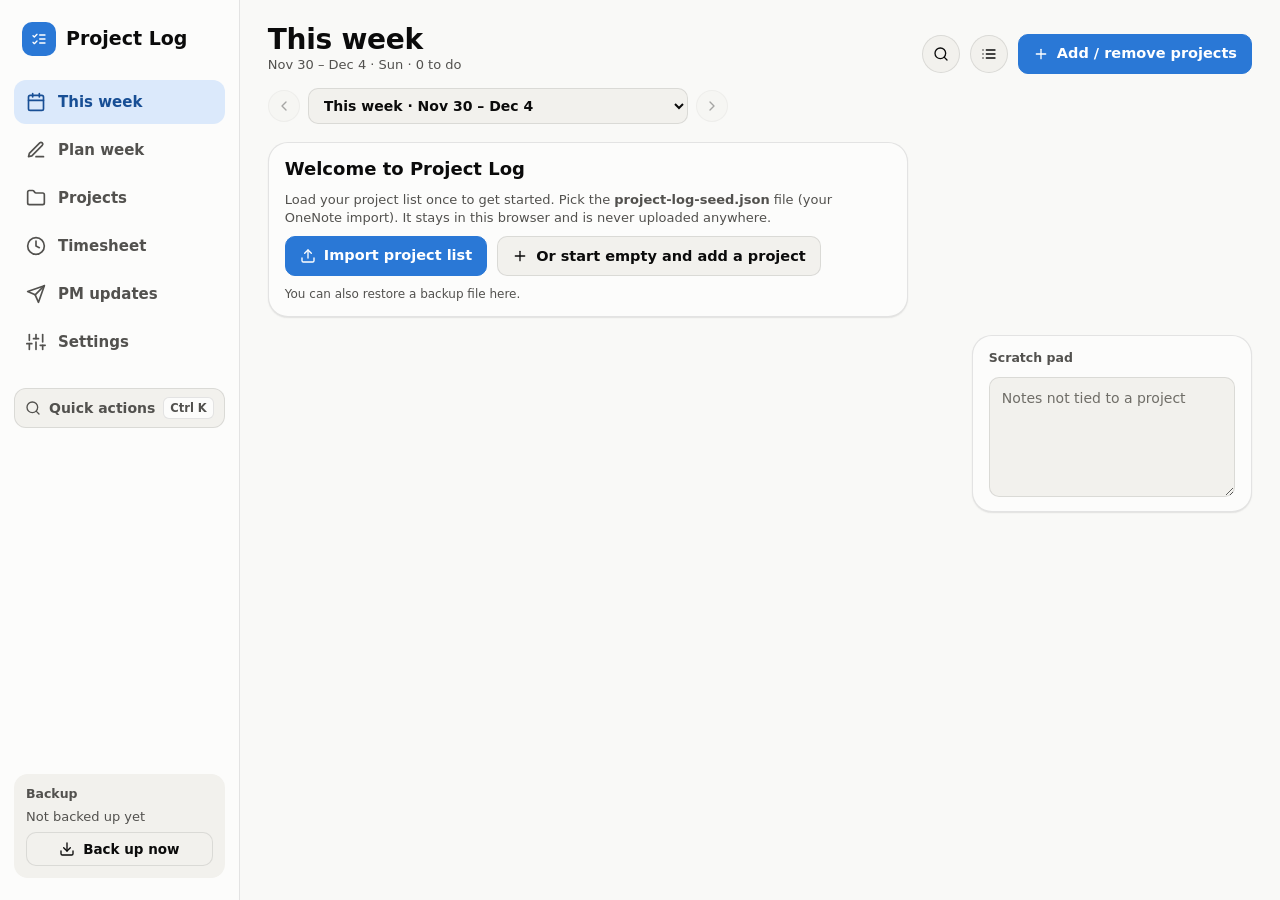
==== commit 53bf1003: "Add files via upload" ====
--- a/index.html
+++ b/index.html
@@ -1,669 +1,58 @@
 <!doctype html>
 <html lang="en">
 <head>
-<meta charset="utf-8" />
-<meta name="viewport" content="width=device-width, initial-scale=1, viewport-fit=cover" />
-<!-- Two theme-color tags gated by media, so the OS repaints the status bar itself (a JS-driven
-     change alone doesn't on Android). app.js only touches them when Appearance is forced to
-     Light or Dark. Keep the colors in sync with --page in css/styles.css.
-     manifest.json uses the dark page color for both its colors: an installed app on Android
-     paints the system navigation bar from the manifest, which holds one color, so a light one
-     left a white bar in dark mode. -->
-<meta name="theme-color" media="(prefers-color-scheme: light)" content="#f9f9f7" />
-<meta name="theme-color" media="(prefers-color-scheme: dark)" content="#0d0d0d" />
-<title>Fit Log</title>
-<link rel="manifest" href="manifest.json" />
-<link rel="icon" href="icons/icon-192.png" />
-<link rel="apple-touch-icon" href="icons/icon-192.png" />
-<meta name="apple-mobile-web-app-capable" content="yes" />
-<meta name="apple-mobile-web-app-status-bar-style" content="black-translucent" />
-<meta name="apple-mobile-web-app-title" content="Fit Log" />
-<link rel="stylesheet" href="css/styles.css" />
+  <meta charset="utf-8">
+  <meta name="viewport" content="width=device-width, initial-scale=1, viewport-fit=cover">
+  <title>Project Log</title>
+  <meta name="description" content="Weekly project planning, notes and time tracking.">
+  <meta name="theme-color" content="#f9f9f7">
+  <link rel="manifest" href="manifest.webmanifest">
+  <link rel="icon" href="icons/favicon.svg" type="image/svg+xml">
+  <link rel="apple-touch-icon" href="icons/apple-touch-icon.png">
+  <link rel="stylesheet" href="css/styles.css">
+  <script>
+    // Apply the saved theme before the first paint so the page and title bar don't flash.
+    try {
+      const theme = JSON.parse(localStorage.getItem('projectlog.v1'))?.settings?.theme;
+      if (theme === 'light' || theme === 'dark') document.documentElement.dataset.theme = theme;
+    } catch {}
+    document.querySelector('meta[name="theme-color"]').content = getComputedStyle(document.documentElement).backgroundColor;
+  </script>
 </head>
 <body>
-<div id="app">
+  <div id="root"><p style="padding:24px;font-family:system-ui">Loading Project Log…</p></div>
+  <noscript><p style="padding:24px">Project Log needs JavaScript turned on.</p></noscript>
 
-  <header class="topbar" id="topbar">
-    <h1 class="brand">Fit Log</h1>
-    <button id="openSettingsBtn" class="icon-btn" aria-label="Settings" title="Settings">
-      <svg class="icon" viewBox="0 0 24 24" fill="none" stroke="currentColor" stroke-width="2" stroke-linecap="round" stroke-linejoin="round"><circle cx="12" cy="12" r="3"/><path d="M19.4 15a1.7 1.7 0 0 0 .3 1.9l.1.1a2 2 0 1 1-2.8 2.8l-.1-.1a1.7 1.7 0 0 0-1.9-.3 1.7 1.7 0 0 0-1 1.5V21a2 2 0 1 1-4 0v-.1a1.7 1.7 0 0 0-1-1.6 1.7 1.7 0 0 0-1.9.3l-.1.1a2 2 0 1 1-2.8-2.8l.1-.1a1.7 1.7 0 0 0 .3-1.9 1.7 1.7 0 0 0-1.5-1H3a2 2 0 1 1 0-4h.1a1.7 1.7 0 0 0 1.6-1 1.7 1.7 0 0 0-.3-1.9l-.1-.1a2 2 0 1 1 2.8-2.8l.1.1a1.7 1.7 0 0 0 1.9.3H9a1.7 1.7 0 0 0 1-1.5V3a2 2 0 1 1 4 0v.1a1.7 1.7 0 0 0 1 1.5 1.7 1.7 0 0 0 1.9-.3l.1-.1a2 2 0 1 1 2.8 2.8l-.1.1a1.7 1.7 0 0 0-.3 1.9V9a1.7 1.7 0 0 0 1.5 1H21a2 2 0 1 1 0 4h-.1a1.7 1.7 0 0 0-1.5 1Z"/></svg>
-    </button>
-  </header>
-
-  <main id="main">
-
-    <!-- FIRST-RUN SETUP WIZARD (only ever shown once, before any data exists -
-         see startSetupWizard() in app.js) -->
-    <section id="view-setup" class="view setup-view" data-view="setup" hidden>
-      <div class="setup-progress" id="setupProgress" aria-hidden="true"></div>
-      <div class="setup-head">
-        <div class="setup-head-row"><span class="setup-hero" id="setupHero" aria-hidden="true"></span><span class="setup-kicker" id="setupKicker">Welcome to Fit Log</span></div>
-        <h1 id="setupStepLabel"></h1>
-        <p class="setup-lead" id="setupLead"></p>
-      </div>
-      <div id="setupContent"></div>
-      <div class="setup-actions">
-        <button type="button" class="btn btn-primary btn-block" id="setupNextBtn">Continue</button>
-        <div class="setup-actions-row">
-          <button type="button" class="btn btn-ghost" id="setupBackBtn" hidden>Back</button>
-          <button type="button" class="btn btn-ghost" id="setupSkipBtn" hidden>Not now</button>
-        </div>
-      </div>
-    </section>
-
-    <!-- DATA RECOVERY SCREEN (shown instead of the app when saved data exists
-         but couldn't be read - see showRecoveryScreen() in app.js) -->
-    <section id="view-recover" class="view" data-view="recover" hidden>
-      <div class="section-head"><h2>Fit Log couldn’t read your saved data</h2></div>
-      <div class="card form-card">
-        <p>Something went wrong loading your data, so nothing has been changed or deleted — it's still sitting in this browser's storage exactly as it was.</p>
-        <p>Export a recovery file first. It's the raw file the app couldn't read, but it keeps every byte intact in case it can be fixed or recovered later.</p>
-        <button type="button" class="btn btn-primary btn-block" id="recoverExportBtn">Export recovery file</button>
-        <button type="button" class="btn-text-danger" id="recoverResetBtn">Erase this data and start fresh</button>
-      </div>
-    </section>
-
-    <!-- HOME (internally "dashboard") - what needs doing or is happening today:
-         streak card, unlogged check-ins, daily targets, today's logged items, water and food.
-         Goals and trends live in the Progress view below. -->
-    <section id="view-dashboard" class="view" data-view="dashboard">
-      <div class="section-head home-head"><h2>Today</h2><span class="muted-text" id="todayDate"></span></div>
-
-      <div id="setupReviewBanner" class="card" hidden>
-        <h3>New tracking options are available</h3>
-        <p class="muted-text">Fit Log has added extra macros, insight cards, and an on/off switch for each area since you started. Take a look?</p>
-        <div class="btn-row">
-          <button type="button" class="btn btn-ghost" id="dismissSetupReviewBtn">Not now</button>
-          <button type="button" class="btn btn-primary" id="openSetupReviewBtn">Review tracking</button>
-        </div>
-      </div>
-
-      <button type="button" id="streakCard" class="streak-card"></button>
-
-      <div class="section-head" id="dailyTargetsHead" hidden><h2>Daily</h2><span class="muted-text" id="checklistCount"></span></div>
-      <div id="dailyTargetsWrap" class="card card-list" hidden></div>
-
-      <div class="section-head" id="trainingHead" hidden><h2>Workout</h2></div>
-      <div id="trainingWrap" class="card card-list" hidden></div>
-
-      <div class="section-head" id="nutritionHead" hidden><h2>Nutrition</h2><span class="head-actions"><span class="tag">Food</span><button type="button" class="icon-btn icon-btn-sm" id="homeFoodPencil" aria-label="Edit food targets"><svg class="icon" viewBox="0 0 24 24" fill="none" stroke="currentColor" stroke-width="2" stroke-linecap="round" stroke-linejoin="round"><path d="M21.174 6.812a1 1 0 0 0-3.986-3.987L3.842 16.174a2 2 0 0 0-.5.83l-1.321 4.352a.5.5 0 0 0 .623.622l4.353-1.32a2 2 0 0 0 .83-.497z"/><path d="m15 5 4 4"/></svg></button></span></div>
-      <div id="nutritionWrap" class="card card-list" hidden></div>
-
-      <div id="miniGrid" class="mini-grid" hidden></div>
-
-      <div class="section-head" id="goalsHead" hidden><h2>Goals</h2><button type="button" class="link-btn" id="goalsOpenBtn">Open in Progress</button></div>
-      <div id="goalsWrap" class="card card-list" hidden></div>
-
-    </section>
-
-    <!-- PROGRESS - one card per tracked area: its chart, then its long-term goals -->
-    <section id="view-progress" class="view" data-view="progress" hidden>
-      <div class="section-head"><h2>Progress</h2><span id="progressRange"></span></div>
-      <div id="progressCharts">
-        <div id="chartsOverview" class="charts-overview"></div>
-        <div id="dashboardEmpty" class="empty-state" hidden>
-          <p>Nothing to chart yet. Turn on an area in Settings and log something, and its chart shows up here.</p>
-        </div>
-      </div>
-    </section>
-
-    <!-- LOG -->
-    <section id="view-log" class="view" data-view="log" hidden>
-      <div class="section-head">
-        <h2>Log</h2>
-      </div>
-      <div class="domain-tabs" id="logCategorySegmented" role="radiogroup" aria-label="What to log"></div>
-      <div id="logAllOffHint" class="empty-state" hidden>
-        <p>Every area is turned off. Turn one back on in Settings to start logging.</p>
-      </div>
-
-      <!-- Log -> Daily: habits and daily rep targets (rendered by renderLogDailyPanel). -->
-      <!-- The small two-line summary every Log tab opens with (renderLogGlance). -->
-      <div id="logGlance" class="card log-glance" hidden></div>
-      <div class="f-scroll pg" id="logTrackerChipsWrap" hidden><div class="f-chips" id="logTrackerChips" role="radiogroup" aria-label="Tracker"></div></div>
-      <div id="logDailyPanel" class="daily-panel" hidden></div>
-
-      <!-- Log -> Workout. Nothing chosen yet (or "Switch exercise" tapped):
-           the searchable picker below, same pattern as Log -> Food. Once an
-           exercise is chosen the form leads, with the list collapsed to the
-           "Switch exercise" row. #logExercise stays the single source of
-           truth for the chosen exercise (hidden). -->
-      <div id="logExercisePicker" class="form-card is-bare" style="gap:12px" hidden>
-        <div class="search-row"><label class="search"><svg class="icon" viewBox="0 0 24 24" fill="none" stroke="currentColor" stroke-width="2" stroke-linecap="round" stroke-linejoin="round" aria-hidden="true"><circle cx="11" cy="11" r="8"/><path d="m21 21-4.3-4.3"/></svg><input type="search" id="logExSearch" placeholder="Search exercises" aria-label="Search exercises" autocomplete="off" autocapitalize="off" spellcheck="false" enterkeyhint="search" /></label><button type="button" class="icon-btn filter-btn" id="logExFilterBtn" aria-label="Filter"><svg class="icon" viewBox="0 0 24 24" fill="none" stroke="currentColor" stroke-width="2" stroke-linecap="round" stroke-linejoin="round" aria-hidden="true"><path d="M3 6h18"/><path d="M7 12h10"/><path d="M10 18h4"/></svg></button></div>
-        <p class="filter-note" id="logExFilterNote" hidden><span></span><button type="button" class="link-btn">Clear</button></p>
-        <div id="logExList" class="entry-list"></div>
-        <button type="button" class="showall" id="logExShowAll" hidden></button>
-      </div>
-
-      <!-- Three flat blocks on the page (who, what, save) instead of one card
-           holding boxes holding boxes. -->
-      <form id="logForm" class="form-card is-bare">
-        <div class="log-head card" id="logExerciseHead"></div>
-        <select id="logExercise" hidden aria-hidden="true" tabindex="-1"></select>
-        <div id="logFields" class="card form-card">
-          <label class="field">
-            <span class="field-label">Date</span>
-            <input type="date" id="logDate" required />
-          </label>
-          <div id="logDynamicFields"></div>
-          <label class="field">
-            <span class="field-label">Note (optional)</span>
-            <input type="text" id="logNote" placeholder="How did it feel?" maxlength="200" />
-          </label>
-          <div class="setting-row" id="logLightRow" hidden>
-            <span>Light session <span class="muted-text">(not a working day: left out of the trend and tips)</span></span>
-            <button type="button" class="switch" id="logLightSwitch" role="switch" aria-checked="false" aria-label="Light session"><span class="switch-track"><span class="switch-thumb"></span></span></button>
-          </div>
-        </div>
-        <button type="submit" class="btn btn-primary btn-block">Save entry</button>
-      </form>
-
-      <div id="logSwitchCard" class="card card-list" hidden>
-        <button type="button" class="setting-row row-switch" id="logSwitchBtn"></button>
-      </div>
-
-      <form id="logMeasurementForm" class="card form-card" hidden>
-        <select id="logTracker" hidden aria-hidden="true" tabindex="-1"></select>
-        <div class="field">
-          <span class="field-label" id="logMeasurementValueLabel">Value</span>
-          <div class="meas-stepper">
-            <button type="button" class="step-btn" data-meas-step="-1" aria-label="Decrease">&minus;</button>
-            <label class="meas-value"><input type="number" step="any" inputmode="decimal" id="logMeasurementValue" required aria-labelledby="logMeasurementValueLabel" /><span class="meas-unit" id="logMeasurementUnit"></span></label>
-            <button type="button" class="step-btn" data-meas-step="1" aria-label="Increase">+</button>
-          </div>
-        </div>
-        <div class="field" id="logSleepQualityField" hidden>
-          <span class="field-label">Sleep quality <span class="muted-text">(optional, tap again to clear)</span></span>
-          <div class="chip-picker" id="logSleepQuality" data-value="" role="radiogroup" aria-label="Sleep quality">
-            <button type="button" class="chip-option" data-value="1" role="radio" aria-checked="false">1</button>
-            <button type="button" class="chip-option" data-value="2" role="radio" aria-checked="false">2</button>
-            <button type="button" class="chip-option" data-value="3" role="radio" aria-checked="false">3</button>
-            <button type="button" class="chip-option" data-value="4" role="radio" aria-checked="false">4</button>
-            <button type="button" class="chip-option" data-value="5" role="radio" aria-checked="false">5</button>
-          </div>
-        </div>
-        <div class="meas-meta">
-          <button type="button" class="f-chip" id="logMeasurementDateBtn" aria-expanded="false">Today</button>
-          <button type="button" class="link-btn" id="logMeasurementNoteBtn" aria-expanded="false">Add note</button>
-        </div>
-        <label class="field" id="logMeasurementDateField" hidden>
-          <span class="field-label">Date</span>
-          <input type="date" id="logMeasurementDate" required />
-        </label>
-        <label class="field" id="logMeasurementNoteField" hidden>
-          <span class="field-label">Note (optional)</span>
-          <input type="text" id="logMeasurementNote" maxlength="200" />
-        </label>
-        <button type="submit" class="btn btn-primary btn-block" id="logMeasurementSaveBtn">Save entry</button>
-      </form>
-
-      <div id="logWaterPanel" class="form-card is-bare" hidden>
-        <div id="waterCupList" class="card card-list"></div>
-        <label class="field card">
-          <span class="field-label">Custom amount (<span id="logWaterUnitLabel"></span>)</span>
-          <div class="inline-time-fields">
-            <input type="number" step="any" min="0" id="logWaterCustomAmount" placeholder="e.g. 12" data-enter-clicks="logWaterCustomAddBtn" />
-            <button type="button" class="btn btn-secondary" id="logWaterCustomAddBtn">Add</button>
-          </div>
-        </label>
-      </div>
-
-      <!-- Log -> Food leads with saved foods (the one-tap path used every
-           day); typing a food in by hand is collapsed under it. -->
-      <div id="savedFoodsWrap" class="form-card is-bare" style="gap:12px" hidden>
-        <div class="search-row"><label class="search"><svg class="icon" viewBox="0 0 24 24" fill="none" stroke="currentColor" stroke-width="2" stroke-linecap="round" stroke-linejoin="round" aria-hidden="true"><circle cx="11" cy="11" r="8"/><path d="m21 21-4.3-4.3"/></svg><input type="search" id="foodSearch" placeholder="Search my foods" aria-label="Search my foods" autocomplete="off" autocapitalize="off" spellcheck="false" enterkeyhint="search" /></label><button type="button" class="icon-btn filter-btn" id="foodFilterBtn" aria-label="Filter"><svg class="icon" viewBox="0 0 24 24" fill="none" stroke="currentColor" stroke-width="2" stroke-linecap="round" stroke-linejoin="round" aria-hidden="true"><path d="M3 6h18"/><path d="M7 12h10"/><path d="M10 18h4"/></svg></button></div>
-        <p class="filter-note" id="foodFilterNote" hidden><span></span><button type="button" class="link-btn">Clear</button></p>
-        <div id="savedFoodLogList" class="entry-list"></div>
-        <button type="button" class="showall" id="foodShowAll" hidden></button>
-      </div>
-
-      <div id="logFoodManualCard" class="card card-list" hidden>
-        <button type="button" class="setting-row row-switch" id="logFoodCreateBtn"></button>
-        <button type="button" class="setting-row row-switch" id="logFoodManualBtn"></button>
-      </div>
-
-      <form id="logFoodForm" class="card form-card" hidden>
-        <label class="field">
-          <span class="field-label">Date</span>
-          <input type="date" id="logFoodDate" required />
-        </label>
-        <div id="logFoodDynamicFields"></div>
-        <label class="field">
-          <span class="field-label">Note (optional)</span>
-          <input type="text" id="logFoodNote" placeholder="What was it?" maxlength="200" />
-        </label>
-        <button type="submit" class="btn btn-primary btn-block">Save entry</button>
-      </form>
-
-      <div class="section-head" id="recentHead">
-        <h2>Latest entry</h2>
-        <button type="button" class="link-btn" id="recentHistoryBtn">See all in History</button>
-      </div>
-      <div id="recentEntries" class="entry-list"></div>
-    </section>
-
-    <!-- HISTORY -->
-    <section id="view-history" class="view" data-view="history" hidden>
-      <div class="section-head"><h2>History</h2></div>
-
-      <div class="card calendar-card">
-        <div class="calendar-header">
-          <button type="button" class="icon-btn-sm" id="calPrevBtn" aria-label="Previous month">
-            <svg class="icon" viewBox="0 0 24 24" fill="none" stroke="currentColor" stroke-width="2" stroke-linecap="round" stroke-linejoin="round"><path d="M15 18l-6-6 6-6"/></svg>
-          </button>
-          <div class="calendar-month-label" id="calMonthLabel"></div>
-          <button type="button" class="icon-btn-sm" id="calNextBtn" aria-label="Next month">
-            <svg class="icon" viewBox="0 0 24 24" fill="none" stroke="currentColor" stroke-width="2" stroke-linecap="round" stroke-linejoin="round"><path d="M9 18l6-6-6-6"/></svg>
-          </button>
-        </div>
-        <div class="calendar-weekdays">
-          <span>M</span><span>T</span><span>W</span><span>T</span><span>F</span><span>S</span><span>S</span>
-        </div>
-        <div class="calendar-grid" id="calendarGrid"></div>
-        <div class="calendar-legend" id="calendarLegend"></div>
-      </div>
-
-      <!-- Filled by renderHistoryCategorySegmented() with domainTabsHtml(), shared with Log and Manage. -->
-      <div class="domain-tabs" id="historyCategorySegmented" role="radiogroup" aria-label="History category"></div>
-      <!-- The tapped day's week, for the area shown (renderHistoryWeek). -->
-      <div id="historyWeek" hidden></div>
-      <div class="section-head">
-        <h2 id="historyListHeading">All entries</h2>
-      </div>
-      <label class="field" id="historyFilterField">
-        <span class="field-label">Filter by exercise</span>
-        <select id="historyFilter"></select>
-      </label>
-      <div id="historyList" class="entry-list"></div>
-      <div id="historyEmpty" class="empty-state" hidden>
-        <p id="historyEmptyText">No entries logged yet.</p>
-      </div>
-    </section>
-
-    <!-- MANAGE: one panel per area that is on (Workout, Daily, Body, Water, Food). Areas are switched in Settings. -->
-    <section id="view-manage" class="view" data-view="manage" hidden>
-      <div class="section-head">
-        <h2>Manage</h2>
-      </div>
-      <!-- Filled by setManageCategory(). Manage always lists all five areas (ALL_DOMAIN_CATEGORIES),
-           since it is where an area that is off gets turned back on. -->
-      <div class="domain-tabs" id="manageCategorySegmented" role="radiogroup" aria-label="Manage category"></div>
-      <p class="muted-text" id="manageAllOffHint" hidden>Nothing is being tracked yet.</p>
-      <button type="button" class="link-btn manage-areas-link" id="manageAreasBtn">Turn areas on or off</button>
-
-      <div id="manageExercisesPanel">
-        <p class="muted-text" id="trackWorkoutOffHint" hidden>Workout is off — hidden from Home, Log, and History. Nothing already logged is lost; turn it back on to see it again.</p>
-
-        <div id="workoutTrackedFields">
-          <div id="importCard" class="card tidy-card" hidden></div>
-          <div id="tidyCard" class="card tidy-card" hidden></div>
-          <div class="section-head">
-            <h2>Exercises</h2>
-            <div class="head-actions"><button class="btn btn-secondary btn-sm" data-action="open-catalog" data-cat-tab-open="exercises">From catalog</button><button class="btn btn-secondary btn-sm btn-icon-label" data-action="add-exercise"><svg class="icon" viewBox="0 0 24 24" fill="none" stroke="currentColor" stroke-width="2" stroke-linecap="round" stroke-linejoin="round"><path d="M5 12h14"/><path d="M12 5v14"/></svg><span>Add</span></button></div>
-          </div>
-          <div class="search-row"><label class="search"><svg class="icon" viewBox="0 0 24 24" fill="none" stroke="currentColor" stroke-width="2" stroke-linecap="round" stroke-linejoin="round" aria-hidden="true"><circle cx="11" cy="11" r="8"/><path d="m21 21-4.3-4.3"/></svg><input type="search" id="exManageSearch" placeholder="Search exercises" aria-label="Search exercises" autocomplete="off" autocapitalize="off" spellcheck="false" enterkeyhint="search" /></label><button type="button" class="icon-btn filter-btn" id="exManageFilterBtn" aria-label="Filter"><svg class="icon" viewBox="0 0 24 24" fill="none" stroke="currentColor" stroke-width="2" stroke-linecap="round" stroke-linejoin="round" aria-hidden="true"><path d="M3 6h18"/><path d="M7 12h10"/><path d="M10 18h4"/></svg></button></div>
-          <p class="filter-note" id="exManageFilterNote" hidden><span></span><button type="button" class="link-btn">Clear</button></p>
-          <div id="exerciseManageList" class="org-list"></div>
-        </div>
-      </div>
-
-      <div id="manageDailyPanel" hidden>
-        <p class="muted-text" id="trackDailyOffHint" hidden>Daily is off — hidden from Home, Log, and History. Nothing already logged is lost; turn it back on to see it again.</p>
-
-        <div id="dailyTrackedFields">
-          <div class="section-head">
-            <h2>Habits &amp; reps</h2>
-            <div class="head-actions"><button class="btn btn-secondary btn-sm" data-action="open-catalog" data-cat-tab-open="habits">From catalog</button><button class="btn btn-secondary btn-sm btn-icon-label" data-action="add-daily"><svg class="icon" viewBox="0 0 24 24" fill="none" stroke="currentColor" stroke-width="2" stroke-linecap="round" stroke-linejoin="round"><path d="M5 12h14"/><path d="M12 5v14"/></svg><span>Add</span></button></div>
-          </div>
-          <p class="muted-text">Things you do every day. A habit is checked off (once or a few times a day); a daily rep target, like push-ups, adds up toward a number.</p>
-          <div id="dailyManageList" class="org-list"></div>
-        </div>
-      </div>
-
-      <div id="manageMeasurementsPanel" hidden>
-        <p class="muted-text" id="trackMeasurementsOffHint" hidden>Body is off — hidden from Home, Log, and History. Nothing already logged is lost; turn it back on to see it again.</p>
-
-        <div id="measurementsTrackedFields">
-          <div class="section-head">
-            <h2>Body &amp; wellness trackers</h2>
-            <button class="btn btn-secondary btn-sm btn-icon-label" data-action="add-tracker"><svg class="icon" viewBox="0 0 24 24" fill="none" stroke="currentColor" stroke-width="2" stroke-linecap="round" stroke-linejoin="round"><path d="M5 12h14"/><path d="M12 5v14"/></svg><span>Add tracker</span></button>
-          </div>
-          <p class="muted-text">Anything you want a number and a trend line for — weight, body fat %, a circumference, sleep hours, calories, or anything else you think to add later.</p>
-          <div id="trackerManageList" class="entry-list"></div>
-        </div>
-      </div>
-
-      <div id="manageWaterPanel" hidden>
-        <p class="muted-text" id="trackWaterOffHint" hidden>Water is off — hidden from Home, Log, and History. Nothing already logged is lost; turn it back on to see it again.</p>
-
-        <div id="waterTrackedFields">
-          <div class="section-head"><h2>Daily water goal</h2></div>
-          <div class="card form-card">
-            <label class="field">
-              <span class="field-label">Goal (<span id="waterGoalUnitLabel"></span>)</span>
-              <input type="number" step="any" min="0" id="waterGoalInput" data-enter-clicks="saveWaterGoalBtn" />
-            </label>
-            <button class="btn btn-secondary btn-sm" id="saveWaterGoalBtn">Save goal</button>
-          </div>
-          <div class="section-head">
-            <h2>Cup sizes</h2>
-            <button class="btn btn-secondary btn-sm btn-icon-label" data-action="add-cup"><svg class="icon" viewBox="0 0 24 24" fill="none" stroke="currentColor" stroke-width="2" stroke-linecap="round" stroke-linejoin="round"><path d="M5 12h14"/><path d="M12 5v14"/></svg><span>Add cup</span></button>
-          </div>
-          <div id="cupManageList" class="entry-list"></div>
-        </div>
-      </div>
-
-      <div id="manageFoodPanel" hidden>
-        <p class="muted-text" id="trackFoodOffHint" hidden>Food is off — hidden from Home, Log, and History. Nothing already logged is lost; turn it back on to see it again.</p>
-
-        <div id="foodTrackedFields">
-          <!-- Saved foods first - it's the feature actually used every day
-               (one-tap re-logging), so it leads the panel instead of
-               trailing after two setup-once sections. -->
-          <div class="section-head">
-            <h2>My foods</h2>
-            <div class="head-actions"><button class="btn btn-secondary btn-sm" data-action="open-catalog" data-cat-tab-open="foods">From catalog</button><button class="btn btn-secondary btn-sm btn-icon-label" data-action="add-saved-food"><svg class="icon" viewBox="0 0 24 24" fill="none" stroke="currentColor" stroke-width="2" stroke-linecap="round" stroke-linejoin="round"><path d="M5 12h14"/><path d="M12 5v14"/></svg><span>Add</span></button></div>
-          </div>
-          <label class="search"><svg class="icon" viewBox="0 0 24 24" fill="none" stroke="currentColor" stroke-width="2" stroke-linecap="round" stroke-linejoin="round" aria-hidden="true"><circle cx="11" cy="11" r="8"/><path d="m21 21-4.3-4.3"/></svg><input type="search" id="foodManageSearch" placeholder="Search my foods" aria-label="Search my foods" autocomplete="off" autocapitalize="off" spellcheck="false" enterkeyhint="search" /></label>
-          <div class="f-scroll pg"><div class="f-chips" id="foodManageChips" role="radiogroup"></div><button type="button" class="f-more" aria-label="See more filters"><svg class="icon" viewBox="0 0 24 24" fill="none" stroke="currentColor" stroke-width="2" stroke-linecap="round" stroke-linejoin="round" aria-hidden="true"><path d="m9 18 6-6-6-6"/></svg></button></div>
-          <div class="sortrow"><span id="foodSortLabel"></span><button type="button" id="foodSortBtn"><svg class="icon" viewBox="0 0 24 24" fill="none" stroke="currentColor" stroke-width="2" stroke-linecap="round" stroke-linejoin="round" aria-hidden="true"><path d="m21 16-4 4-4-4"/><path d="M17 20V4"/><path d="m3 8 4-4 4 4"/><path d="M7 4v16"/></svg>Sort</button></div>
-          <div id="savedFoodManageList" class="org-list"></div>
-
-          <div class="section-head"><h2>Tracked macros</h2></div>
-          <p class="muted-text">Calories is always tracked and required to log an entry. Tap a macro below to also track it — tap again to stop; nothing already logged is lost either way.</p>
-          <!-- Populated by renderMacroTrackChips() - a compact chip per
-               non-calorie MACRO_KEYS entry, replacing what used to be a full
-               toggle+label row per field; untracked chips get the shared
-               .is-toggled-off dimming. -->
-          <div class="chip-picker" id="macroTrackChips" role="group" aria-label="Tracked macros"></div>
-
-          <div class="section-head"><h2>Calorie target</h2></div>
-          <p class="muted-text">How your calorie target is set. Calculator estimates it from your profile and activity, Manual is a number you type, and No Target hides the calorie ring and shows plain totals.</p>
-          <div class="segmented segmented-fill" id="calorieModeSegmented" role="radiogroup" aria-label="Calorie target">
-            <button type="button" data-calorie-mode="calc" role="radio">Calculator</button>
-            <button type="button" data-calorie-mode="manual" role="radio">Manual</button>
-            <button type="button" data-calorie-mode="none" role="radio">No Target</button>
-          </div>
-
-          <div class="card card-list" id="nutritionCalcCard">
-            <div id="nutritionCalcFields" hidden>
-              <div class="field">
-                <span class="field-label">Activity level</span>
-                <select id="nutritionActivityLevel" aria-label="Activity level"></select>
-              </div>
-              <div class="field">
-                <span class="field-label">Goal</span>
-                <div class="segmented" id="nutritionGoalSegmented" role="radiogroup" aria-label="Nutrition goal">
-                  <button type="button" data-goal-choice="lose" role="radio">Lose weight</button>
-                  <button type="button" data-goal-choice="maintain" role="radio">Maintain</button>
-                  <button type="button" data-goal-choice="gain" role="radio">Gain weight</button>
-                </div>
-              </div>
-              <p class="muted-text field-hint" id="nutritionCalcMissing" hidden></p>
-              <div class="pr-grid" id="nutritionCalcPreview" hidden>
-                <div class="pr-tile"><div class="value" id="nutritionCalcCalories">—</div><div class="label">Calories/day</div></div>
-                <div class="pr-tile"><div class="value" id="nutritionCalcProtein">—</div><div class="label">Protein/day</div></div>
-              </div>
-              <button type="button" class="btn btn-primary btn-block" id="applyNutritionCalcBtn">Apply to daily goals</button>
-            </div>
-          </div>
-
-          <p class="muted-text">Add a goal to any tracked field to see progress against it on Home. Calories follows the choice above.</p>
-          <div class="card card-list" id="macroGoalRows"></div>
-        </div>
-      </div>
-    </section>
-
-    <!-- SETTINGS (reached via the gear icon in the header, not a bottom tab) -->
-    <section id="view-settings" class="view" data-view="settings" hidden>
-      <div class="modal-title-row"><h2>Settings</h2><button type="button" class="modal-close" aria-label="Close" data-action="close-settings"><svg class="icon" viewBox="0 0 24 24" fill="none" stroke="currentColor" stroke-width="2" stroke-linecap="round" stroke-linejoin="round"><path d="M18 6 6 18"/><path d="m6 6 12 12"/></svg></button></div>
-
-      <div class="section-head"><h2>Appearance</h2></div>
-      <div class="card theme-card-wrap">
-        <div class="theme-grid" id="themeSegmented" role="radiogroup" aria-label="Theme">
-          <button type="button" class="theme-opt" data-theme-choice="light" role="radio"><span class="theme-prev" aria-hidden="true"><span class="pv pv-light"><i></i><i></i><i></i><b></b></span></span><span class="theme-name"><span class="setting-icon-sm" data-icon="sun"></span>Light</span><span class="theme-radio" aria-hidden="true"></span></button>
-          <button type="button" class="theme-opt" data-theme-choice="dark" role="radio"><span class="theme-prev" aria-hidden="true"><span class="pv pv-dark"><i></i><i></i><i></i><b></b></span></span><span class="theme-name"><span class="setting-icon-sm" data-icon="moon"></span>Dark</span><span class="theme-radio" aria-hidden="true"></span></button>
-          <button type="button" class="theme-opt" data-theme-choice="system" role="radio"><span class="theme-prev" aria-hidden="true"><span class="pv pv-light pv-half"><i></i><i></i><b></b></span><span class="pv pv-dark pv-half"><i></i><i></i><b></b></span></span><span class="theme-name"><span class="setting-icon-sm" data-icon="contrast"></span>System</span><span class="theme-radio" aria-hidden="true"></span></button>
-        </div>
-      </div>
-
-      <div class="card card-list">
-        <div class="setting-row">
-          <span>Tables under charts <span class="muted-text">(a Show table link on every chart)</span></span>
-          <button type="button" class="switch" id="showChartTablesSwitch" role="switch" aria-checked="false" aria-label="Tables under charts"><span class="switch-track"><span class="switch-thumb"></span></span></button>
-        </div>
-      </div>
-
-      <div class="section-head"><h2>Profile</h2></div>
-      <div class="card card-list" id="profileList">
-        <button type="button" class="profile-row" data-profile-row="height" aria-expanded="false"><span class="setting-icon" data-icon="ruler"></span><span class="grow">Height</span><span class="profile-val" id="profileHeightVal">Not set</span><span class="profile-chev" aria-hidden="true">›</span></button>
-        <div class="profile-edit" id="profilePanelHeight" hidden>
-          <div class="field" id="profileHeightFieldCm">
-            <span class="field-label">Height (cm)</span>
-            <input type="number" step="any" min="50" max="272" id="profileHeightCm" aria-label="Height in centimetres" placeholder="Not set" />
-          </div>
-          <div class="field" id="profileHeightFieldFtIn">
-            <span class="field-label">Height (ft/in)</span>
-            <div class="inline-time-fields">
-              <input type="number" step="1" min="0" max="8" inputmode="numeric" id="profileHeightFt" aria-label="Height, feet" placeholder="ft" />
-              <input type="number" step="1" min="0" max="11" inputmode="numeric" id="profileHeightIn" aria-label="Height, inches" placeholder="in" />
-            </div>
-          </div>
-        </div>
-        <button type="button" class="profile-row" data-profile-row="age" aria-expanded="false"><span class="setting-icon" data-icon="calendar"></span><span class="grow">Age</span><span class="profile-val" id="profileAgeVal">Not set</span><span class="profile-chev" aria-hidden="true">›</span></button>
-        <div class="profile-edit" id="profilePanelAge" hidden>
-          <div class="field" id="profileAgeField">
-            <span class="field-label">Age <span class="muted-text">(optional — for nutrition advice)</span></span>
-            <input type="number" step="1" min="1" max="120" inputmode="numeric" id="profileAge" aria-label="Age in years" placeholder="Not set" />
-          </div>
-        </div>
-        <button type="button" class="profile-row" data-profile-row="sex" aria-expanded="false"><span class="setting-icon" data-icon="person"></span><span class="grow">Sex</span><span class="profile-val" id="profileSexVal">Not set</span><span class="profile-chev" aria-hidden="true">›</span></button>
-        <div class="profile-edit" id="profilePanelSex" hidden>
-          <div class="segmented segmented-fill" id="profileSexSegmented" role="radiogroup" aria-label="Sex">
-            <button type="button" data-sex-choice="" role="radio">Not set</button>
-            <button type="button" data-sex-choice="male" role="radio">Male</button>
-            <button type="button" data-sex-choice="female" role="radio">Female</button>
-          </div>
-        </div>
-        <div class="profile-edit profile-save" id="profileSaveRow" hidden><button class="btn btn-secondary btn-sm" id="saveProfileBtn">Save profile</button></div>
-      </div>
-      <p class="muted-text profile-note">Used only by the optional insight calculators (BMI, strength and running level, nutrition). Never required.</p>
-
-      <div class="section-head"><h2>Units</h2></div>
-      <div class="card card-list">
-        <div class="setting-row">
-          <span class="setting-row-label"><span class="setting-icon" data-icon="scale"></span><span>Weight</span></span>
-          <div class="segmented" id="weightUnitSegmented" role="radiogroup" aria-label="Weight unit">
-            <button type="button" data-unit-choice="lb" role="radio">lb</button>
-            <button type="button" data-unit-choice="kg" role="radio">kg</button>
-          </div>
-        </div>
-        <div class="setting-row">
-          <span class="setting-row-label"><span class="setting-icon" data-icon="footprints"></span><span>Distance</span></span>
-          <div class="segmented" id="distanceUnitSegmented" role="radiogroup" aria-label="Distance unit">
-            <button type="button" data-unit-choice="mi" role="radio">mi</button>
-            <button type="button" data-unit-choice="km" role="radio">km</button>
-          </div>
-        </div>
-        <div class="setting-row">
-          <span class="setting-row-label"><span class="setting-icon" data-icon="ruler"></span><span>Length</span></span>
-          <div class="segmented" id="lengthUnitSegmented" role="radiogroup" aria-label="Length unit">
-            <button type="button" data-unit-choice="in" role="radio">in</button>
-            <button type="button" data-unit-choice="cm" role="radio">cm</button>
-          </div>
-        </div>
-        <div class="setting-row">
-          <span class="setting-row-label"><span class="setting-icon" data-icon="water"></span><span>Volume</span></span>
-          <div class="segmented" id="volumeUnitSegmented" role="radiogroup" aria-label="Volume unit">
-            <button type="button" data-unit-choice="flOz" role="radio">fl oz</button>
-            <button type="button" data-unit-choice="mL" role="radio">mL</button>
-          </div>
-        </div>
-      </div>
-
-      <div class="section-head"><h2>What you track</h2></div>
-      <div class="card card-list" id="trackList">
-        <div class="setting-row">
-          <span class="setting-row-label"><span class="setting-icon" data-icon="workout"></span><span>Lifting</span></span>
-          <button type="button" class="switch" id="trackWorkoutSwitch" role="switch" aria-checked="false" aria-label="Track lifting"><span class="switch-track"><span class="switch-thumb"></span></span></button>
-        </div>
-        <div class="setting-row is-sub" data-sub-of="trackWorkout">
-          <span>Workout today <span class="muted-text">(a block on Home)</span></span>
-          <button type="button" class="switch" id="homeTrainingSwitch" role="switch" aria-checked="false" aria-label="Workout today"><span class="switch-track"><span class="switch-thumb"></span></span></button>
-        </div>
-        <div class="setting-row is-sub" data-sub-of="trackWorkout">
-          <span>Sets per muscle <span class="muted-text">(a card on Progress)</span></span>
-          <button type="button" class="switch" id="showMuscleSetsSwitch" role="switch" aria-checked="false" aria-label="Sets per muscle"><span class="switch-track"><span class="switch-thumb"></span></span></button>
-        </div>
-        <div class="setting-row is-sub" data-sub-of="trackWorkout">
-          <span>Recovery <span class="muted-text">(a card on Progress)</span></span>
-          <button type="button" class="switch" id="showRecoverySwitch" role="switch" aria-checked="false" aria-label="Recovery"><span class="switch-track"><span class="switch-thumb"></span></span></button>
-        </div>
-        <div class="setting-row is-sub" data-sub-of="trackWorkout">
-          <span>Next session tips <span class="muted-text">(what to try next time)</span></span>
-          <button type="button" class="switch" id="showSuggestionsSwitch" role="switch" aria-checked="false" aria-label="Next session tips"><span class="switch-track"><span class="switch-thumb"></span></span></button>
-        </div>
-        <div class="setting-row is-sub" data-sub-of="trackWorkout">
-          <span>Strength level <span class="muted-text">(against other lifters)</span></span>
-          <button type="button" class="switch" id="showStrengthLevelSwitch" role="switch" aria-checked="false" aria-label="Strength level"><span class="switch-track"><span class="switch-thumb"></span></span></button>
-        </div>
-        <div class="setting-row is-sub" data-sub-of="trackWorkout">
-          <span>RPE <span class="muted-text">(how hard each set felt, 1 to 10)</span></span>
-          <button type="button" class="switch" id="showRpeSwitch" role="switch" aria-checked="false" aria-label="RPE"><span class="switch-track"><span class="switch-thumb"></span></span></button>
-        </div>
-        <div class="setting-row">
-          <span class="setting-row-label"><span class="setting-icon" data-icon="footprints"></span><span>Running and cardio</span></span>
-          <button type="button" class="switch" id="trackCardioSwitch" role="switch" aria-checked="false" aria-label="Track running and cardio"><span class="switch-track"><span class="switch-thumb"></span></span></button>
-        </div>
-        <div class="setting-row is-sub" data-sub-of="trackCardio">
-          <span>Running level <span class="muted-text">(against 5K times)</span></span>
-          <button type="button" class="switch" id="showPaceLevelSwitch" role="switch" aria-checked="false" aria-label="Running level"><span class="switch-track"><span class="switch-thumb"></span></span></button>
-        </div>
-        <div class="setting-row">
-          <span class="setting-row-label"><span class="setting-icon" data-icon="daily"></span><span>Daily</span></span>
-          <button type="button" class="switch" id="trackHabitsSwitch" role="switch" aria-checked="false" aria-label="Track Daily"><span class="switch-track"><span class="switch-thumb"></span></span></button>
-        </div>
-        <div class="setting-row is-sub" data-sub-of="trackHabits">
-          <span>Daily today <span class="muted-text">(a block on Home)</span></span>
-          <button type="button" class="switch" id="homeChecklistSwitch" role="switch" aria-checked="false" aria-label="Daily today"><span class="switch-track"><span class="switch-thumb"></span></span></button>
-        </div>
-        <div class="setting-row is-sub" data-sub-of="trackHabits">
-          <span>One workout goal <span class="muted-text">(a lift or a run, or one Daily item at its full target)</span></span>
-          <button type="button" class="switch" id="dailyWorkoutGoalSwitch" role="switch" aria-checked="false" aria-label="One workout goal"><span class="switch-track"><span class="switch-thumb"></span></span></button>
-        </div>
-        <div class="setting-row">
-          <span class="setting-row-label"><span class="setting-icon" data-icon="measurements"></span><span>Body</span></span>
-          <button type="button" class="switch" id="trackMeasurementsSwitch" role="switch" aria-checked="false" aria-label="Track Body"><span class="switch-track"><span class="switch-thumb"></span></span></button>
-        </div>
-        <div class="setting-row is-sub" data-sub-of="trackMeasurements">
-          <span>Weight trend and BMI</span>
-          <button type="button" class="switch" id="showWeightInsightsSwitch" role="switch" aria-checked="false" aria-label="Weight trend and BMI"><span class="switch-track"><span class="switch-thumb"></span></span></button>
-        </div>
-        <div class="setting-row is-sub" data-sub-of="trackMeasurements" data-needs="sleep">
-          <span>Sleep insights <span class="muted-text">(last 7 nights)</span></span>
-          <button type="button" class="switch" id="showSleepInsightsSwitch" role="switch" aria-checked="false" aria-label="Sleep insights"><span class="switch-track"><span class="switch-thumb"></span></span></button>
-        </div>
-        <div class="setting-row">
-          <span class="setting-row-label"><span class="setting-icon" data-icon="water"></span><span>Water</span></span>
-          <button type="button" class="switch" id="trackWaterSwitch" role="switch" aria-checked="false" aria-label="Track water"><span class="switch-track"><span class="switch-thumb"></span></span></button>
-        </div>
-        <div class="setting-row">
-          <span class="setting-row-label"><span class="setting-icon" data-icon="food"></span><span>Food</span></span>
-          <button type="button" class="switch" id="trackFoodSwitch" role="switch" aria-checked="false" aria-label="Track food"><span class="switch-track"><span class="switch-thumb"></span></span></button>
-        </div>
-        <div class="setting-row is-sub" data-sub-of="trackFood">
-          <span>Food today <span class="muted-text">(a block on Home)</span></span>
-          <button type="button" class="switch" id="homeNutritionSwitch" role="switch" aria-checked="false" aria-label="Food today"><span class="switch-track"><span class="switch-thumb"></span></span></button>
-        </div>
-        <div class="setting-row is-sub" data-sub-of="trackFood">
-          <span>Macro guidance <span class="muted-text">(% of Daily Values)</span></span>
-          <button type="button" class="switch" id="showMacroGuidanceSwitch" role="switch" aria-checked="false" aria-label="Macro guidance"><span class="switch-track"><span class="switch-thumb"></span></span></button>
-        </div>
-        <p class="muted-text field-hint">An area that is off is hidden everywhere. Nothing already logged is lost. Levels use the sex and age in Profile.</p>
-      </div>
-
-      <div class="section-head"><h2>Home screen</h2></div>
-      <div class="card card-list">
-        <div class="setting-row" id="homeMiniRow">
-          <span class="setting-row-label"><span class="setting-icon" data-icon="water"></span><span>Water and trackers <span class="muted-text">(quick log tiles)</span></span></span>
-          <button type="button" class="switch" id="homeMiniSwitch" role="switch" aria-checked="true" aria-label="Water and trackers"><span class="switch-track"><span class="switch-thumb"></span></span></button>
-        </div>
-        <div class="setting-row">
-          <span class="setting-row-label"><span class="setting-icon" data-icon="trophy"></span><span>Goals <span class="muted-text">(closest three)</span></span></span>
-          <button type="button" class="switch" id="homeGoalsSwitch" role="switch" aria-checked="true" aria-label="Goals"><span class="switch-track"><span class="switch-thumb"></span></span></button>
-        </div>
-        <p class="muted-text field-hint">Hiding a block only changes what Home shows. Nothing is deleted.</p>
-      </div>
-
-      <div class="section-head"><h2>Backup</h2></div>
-      <div class="card">
-        <p class="muted-text">Your data lives only on this device. Export a backup file regularly, especially before clearing browser data or switching phones.</p>
-        <div class="btn-row">
-          <button class="btn btn-secondary btn-icon-label" id="exportBtn"><span data-icon="download"></span>Export backup (.json)</button>
-          <button class="btn btn-secondary btn-icon-label" id="importBtn"><span data-icon="upload"></span>Import backup</button>
-        </div>
-        <input type="file" id="importFile" accept=".json,application/json" hidden />
-      </div>
-
-      <div class="section-head"><h2>Erase data</h2></div>
-      <div class="card danger-zone">
-        <div class="danger-title"><span data-icon="triangle-alert"></span><span>This can&rsquo;t be reversed</span></div>
-        <p class="muted-text">Deletes everything Fit Log has saved on this device: exercises, entries, measurements, water, food, habits, your profile and your settings. The app then restarts from the setup guide. Export a backup first if you might want any of it back.</p>
-        <button type="button" class="btn btn-danger-solid btn-block btn-icon-label" id="eraseAllBtn"><span data-icon="trash"></span>Erase all data</button>
-      </div>
-
-      <div class="section-head"><h2>About</h2></div>
-      <div class="card">
-        <p class="muted-text">Installed as a home-screen app. All data stays on this device.</p>
-        <button type="button" class="setting-row row-switch" id="aboutNumbersBtn"><span class="row-lead"><b class="link-text">About the numbers</b><span class="muted-text">Every formula and reference behind your streak, sleep, strength, BMI and nutrition numbers</span></span></button>
-      </div>
-    </section>
-
-  </main>
-
-  <nav class="tabbar" id="tabbar">
-    <button class="tab" data-tab="dashboard" aria-current="page">
-      <svg class="icon" viewBox="0 0 24 24" fill="none" stroke="currentColor" stroke-width="2" stroke-linecap="round" stroke-linejoin="round"><path d="M15 21v-8a1 1 0 0 0-1-1h-4a1 1 0 0 0-1 1v8"/><path d="M3 10a2 2 0 0 1 .709-1.528l7-5.999a2 2 0 0 1 2.582 0l7 5.999A2 2 0 0 1 21 10v9a2 2 0 0 1-2 2H5a2 2 0 0 1-2-2z"/></svg>
-      <span>Home</span>
-    </button>
-    <button class="tab" data-tab="progress">
-      <svg class="icon" viewBox="0 0 24 24" fill="none" stroke="currentColor" stroke-width="2" stroke-linecap="round" stroke-linejoin="round"><path d="M16 7h6v6"/><path d="m22 7-8.5 8.5-5-5L2 17"/></svg>
-      <span>Progress</span>
-    </button>
-    <button class="tab tab-log" data-tab="log" aria-label="Log">
-      <span class="tab-log-badge"><svg class="icon" viewBox="0 0 24 24" fill="none" stroke="currentColor" stroke-width="2" stroke-linecap="round" stroke-linejoin="round"><path d="M5 12h14"/><path d="M12 5v14"/></svg></span>
-      <span>Log</span>
-    </button>
-    <button class="tab" data-tab="history">
-      <svg class="icon" viewBox="0 0 24 24" fill="none" stroke="currentColor" stroke-width="2" stroke-linecap="round" stroke-linejoin="round"><path d="M3 12a9 9 0 1 0 9-9 9.75 9.75 0 0 0-6.74 2.74L3 8"/><path d="M3 3v5h5"/><path d="M12 7v5l4 2"/></svg>
-      <span>History</span>
-    </button>
-    <button class="tab" data-tab="manage">
-      <svg class="icon" viewBox="0 0 24 24" fill="none" stroke="currentColor" stroke-width="2" stroke-linecap="round" stroke-linejoin="round"><path d="M12 3H5a2 2 0 0 0-2 2v14a2 2 0 0 0 2 2h14a2 2 0 0 0 2-2v-7"/><path d="M18.375 2.625a1 1 0 0 1 3 3l-9.013 9.014a2 2 0 0 1-.853.505l-2.873.84a.5.5 0 0 1-.62-.62l.84-2.873a2 2 0 0 1 .506-.852z"/></svg>
-      <span>Manage</span>
-    </button>
-  </nav>
-
-</div>
-
-<!-- Modal overlay (exercise detail, add/edit exercise, tracker/cup forms, confirm) -->
-<div id="modalRoot" class="modal-root" hidden>
-  <div class="modal-backdrop" id="modalBackdrop"></div>
-  <div class="modal-sheet" id="modalSheet" role="dialog" aria-modal="true"></div>
-</div>
-
-<div id="toast" class="toast" role="status" aria-live="polite" hidden></div>
-
-<script src="js/charts.js"></script>
-<script src="js/icons.js"></script>
-<script src="js/units.js"></script>
-<script src="js/calc.js"></script>
-<script src="js/features.js"></script>
-<script src="js/strength-data.js"></script>
-<script src="js/standards.js"></script>
-<script src="js/backup.js"></script>
-<script src="js/migrations.js"></script>
-<script src="js/catalog.js"></script>
-<script src="js/app.js"></script>
+  <!-- Order matters: each file can use what the files above it define. -->
+  <script src="js/version.js"></script>
+  <script src="js/seed.js"></script>
+  <script src="js/store.js"></script>
+  <script src="js/core.js"></script>
+  <script src="js/backup.js"></script>
+  <script src="js/views/outline.js"></script>
+  <script src="js/views/week.js"></script>
+  <script src="js/views/plan.js"></script>
+  <script src="js/views/projects.js"></script>
+  <script src="js/views/project.js"></script>
+  <script src="js/views/time.js"></script>
+  <script src="js/views/timeline.js"></script>
+  <script src="js/views/review.js"></script>
+  <script src="js/views/update.js"></script>
+  <script src="js/views/health.js"></script>
+  <script src="js/views/guard.js"></script>
+  <script src="js/views/palette.js"></script>
+  <script src="js/views/settings.js"></script>
+  <script src="js/actions.js"></script>
+  <script src="js/app.js"></script>
+  <script>
+    if ('serviceWorker' in navigator && location.protocol.startsWith('http')) {
+      // When an update installs, reload once so it takes effect now instead of next time.
+      const hadWorker = !!navigator.serviceWorker.controller;
+      navigator.serviceWorker.addEventListener('controllerchange', () => {
+        if (hadWorker) location.reload();
+      });
+      navigator.serviceWorker.register('sw.js');
+    }
+  </script>
 </body>
 </html>
--- a/css/styles.css
+++ b/css/styles.css
@@ -1,1708 +1,616 @@
-/* Fit Log styles. Colors, radii, shadows, spacing and type sizes are custom properties in the
-   :root block; rules below use those names, not literals. :root is the light theme and the two
-   dark blocks (prefers-color-scheme and [data-theme="dark"]) override the same names. */
+/* Project Log styles. Tokens follow the Fit Log design language.
+   Each colour is light-dark(light value, dark value). The page follows the system theme, and
+   Settings > Appearance can pin it by setting data-theme on <html>. */
 :root {
-  color-scheme: light;
-  --page:            #f9f9f7;   /* the page background behind every card */
-  --surface-1:       #fcfcfb;   /* cards, modals, inputs sit on this */
-  --surface-2:       #f2f1ed;   /* a slightly recessed surface (badges, track backgrounds) */
-  --text-primary:    #0b0b0b;   /* headings, primary numbers */
-  --text-secondary:  #52514e;   /* supporting/secondary text */
-  --muted:           #6f6e69;   /* least prominent text (timestamps, hints); 4.5:1 or better on every surface */
-  --gridline:        #e1e0d9;   /* hairline dividers between rows */
-  --baseline:        #c3c2b7;   /* chart axis lines, goal reference line */
-  --border-strong:   #b4b3a8;   /* control borders that must stay visible on a surface (checkboxes) */
-  --border:          rgba(11,11,11,0.10); /* the subtle 1px border every card uses */
-
-  --accent:          #2570cc;   /* THE app color  -  meter fill, links, active tab */
-  --accent-fill:     #2570cc;   /* behind white text (buttons, selected day); 4.5:1 or better with --on-accent */
-  --accent-track:    #b7d3f6;   /* the unfilled part of a progress meter (a lighter step of --accent) */
-  --accent-strong:   #184f95;   /* a darker step of --accent: text and icons sitting on --accent-soft */
-  --on-accent-track: #184f95;   /* text on --accent-track (selected segments and chips) */
-  --accent-soft:     #dbe9fb;   /* a quiet tint of --accent: selected chips, icon tiles, info notes */
-  --good:            #2f9a5c;   /* "goal reached" green */
-  --good-bg:         #e3f3ea;   /* unused background tint for --good, kept for future use */
-  --warning:         #fab219;   /* the BMI standards table's "Overweight" category dot */
-  --warn-bg:         #fdf1d4;   /* soft amber background for "over a limit" tags and notes (never red) */
-  --warning-ink:     #8a5a00;   /* readable amber text/icon on --warn-bg or a surface (trend moving away from a goal) */
-  --critical:        #d03b3b;   /* delete/danger buttons */
-  --critical-bg:     #fbe7e6;   /* the soft red background behind a danger button */
-  --critical-fill:   #c62f2f;   /* solid red for the one irreversible action (Erase all data) */
-  --on-critical:     #ffffff;
-  --dot-body:        #8b5cf6;   /* History calendar's "body measurement logged" dot (workout reuses --good, water reuses --accent) */
-  --dot-food:        #d9852b;   /* History calendar's "food logged" dot */
-  --dot-daily:       #e87ba4;   /* History calendar's "daily check-in logged" dot (checked against the other dots for colour-blind separation) */
-  --streak:          #e8622c;   /* the Home streak card's flame, number and glow */
-  --chart-over:      #b27900;   /* chart status: a day over the calorie target by 10% or more */
-  --macro-1:         #2a78d6;   /* macro split slots (protein, carbs, fat), checked with the dataviz validator */
-  --macro-2:         #eb6834;
-  --macro-3:         #1baf7a;
-
-  --radius-sm: 10px;  /* inputs, small buttons */
-  --radius-md: 14px;  /* rows, meters */
-  --radius-lg: 20px;  /* cards, modal sheet corners */
-  /* Shadows intentionally stay a fixed dark tone in both themes (a shadow is
-     a depth cue, not a brand color) rather than being theme-tokenized. */
-  --shadow-1: 0 1px 2px rgba(11,11,11,0.06), 0 1px 1px rgba(11,11,11,0.04);
-
-  /* Spacing scale: every gap, padding and margin below uses one of these. */
-  --sp-2: 2px;  --sp-4: 4px;  --sp-6: 6px;  --sp-8: 8px;
-  --sp-12: 12px; --sp-16: 16px; --sp-20: 20px; --sp-24: 24px;
-  --gutter: var(--sp-20);      /* page and modal side padding */
-  --card-pad: var(--sp-16);    /* card side padding */
-  --stack-gap: var(--sp-16);   /* space between blocks in a screen or sheet */
-
-  /* Type scale: nothing is set below 12px. */
-  --fs-2xs: 11px; --fs-xs: 12px;  --fs-sm: 13px;  --fs-md: 14px;  --fs-base: 15px; --fs-input: 16px;
-  --fs-lg: 18px;  --fs-xl: 20px;  --fs-2xl: 24px; --fs-3xl: 32px;  --fs-display: 40px;
-
-  /* Colors that read the same in both themes. */
-  --on-accent: #fff;
-  --overlay: rgba(11,11,11,0.45);
-  --shadow-sheet: 0 -4px 24px rgba(11,11,11,0.2);
-  --star: #d99a00;
+  color-scheme: light dark;
+  --page: light-dark(#f9f9f7, #0d0d0d);
+  --surface-1: light-dark(#fcfcfb, #1a1a19);
+  --surface-2: light-dark(#f2f1ed, #232322);
+  --text-primary: light-dark(#0b0b0b, #fff);
+  --text-secondary: light-dark(#52514e, #c3c2b7);
+  --muted: light-dark(#6f6d67, #a09e96);
+  --gridline: light-dark(#e1e0d9, #2c2c2a);
+  --baseline: light-dark(#c3c2b7, #383835);
+  --border: light-dark(rgba(11,11,11,.10), rgba(255,255,255,.10));
+  --accent: light-dark(#2a78d6, #3987e5);
+  --accent-track: light-dark(#b7d3f6, #184f95);
+  --accent-soft: light-dark(#dbe9fb, #17365c);
+  --accent-strong: light-dark(#184f95, #86b6ef);
+  --good: light-dark(#2f9a5c, #4dba7f);
+  --good-bg: light-dark(#e3f3ea, rgba(77,186,127,.16));
+  --good-ink: light-dark(#1f6b3f, #8fdcb0);
+  --warning: light-dark(#c98a00, #fab219);
+  --warning-ink: light-dark(#8a5d00, #fab219);
+  --warn-bg: light-dark(#fdf1d4, rgba(250,178,25,.14));
+  --critical: light-dark(#d03b3b, #e66767);
+  --c-red: light-dark(#d9443a, #ec6b61);
+  --c-orange: light-dark(#e8862c, #f0a04a);
+  --c-amber: light-dark(#c9a000, #e6c040);
+  --c-green: light-dark(#2f9a5c, #4dba7f);
+  --c-teal: light-dark(#1f8fa0, #3bb3c4);
+  --c-blue: light-dark(#3a6fd8, #6f98ea);
+  --c-indigo: light-dark(#5b5bd6, #8b8bf0);
+  --c-purple: light-dark(#8b5cf6, #a78bfa);
+  --c-pink: light-dark(#d6409f, #ec6cbb);
+  --c-gray: light-dark(#8a8780, #a09e96);
+  --radius-sm: 10px; --radius-md: 14px; --radius-lg: 20px;
+  --shadow-1: 0 1px 2px rgba(11,11,11,.06), 0 1px 1px rgba(11,11,11,.04);
+  --shadow-2: 0 8px 28px light-dark(rgba(11,11,11,.16), rgba(0,0,0,.5));
 }
-
-@media (prefers-color-scheme: dark) {
-  :root:where(:not([data-theme="light"])) {
-    color-scheme: dark;
-    --page:            #0d0d0d;
-    --surface-1:       #1a1a19;
-    --surface-2:       #232322;
-    --text-primary:    #ffffff;
-    --text-secondary:  #c3c2b7;
-    --muted:           #9a988f;
-    --gridline:        #2c2c2a;
-    --baseline:        #383835;
-    --border-strong:   #5c5c58;
-    --border:          rgba(255,255,255,0.10);
-
-    --accent:          #3987e5;
-    --accent-fill:     #2c72cc;
-    --accent-track:    #184f95;
-    --accent-strong:   #86b6ef;
-    --on-accent-track: #ffffff;
-    --accent-soft:     #17365c;
-    --good:            #4dba7f;
-    --good-bg:         rgba(77,186,127,0.16);
-    --warning:         #fab219;
-    --warn-bg:         rgba(250,178,25,0.14);
-    --warning-ink:     #fab219;
-    --critical:        #e66767;
-    --critical-bg:     rgba(224,90,90,0.16);
-    --critical-fill:   #c62f2f;
-    --dot-body:        #a78bfa;
-    --dot-food:        #e69a4a;
-    --dot-daily:       #d55181;
-    --streak:          #e8622c;
-    --chart-over:      #fab219;
-    --macro-1:         #3987e5;
-    --macro-2:         #d95926;
-    --macro-3:         #199e70;
-  }
+:root[data-theme="light"] { color-scheme: light; }
+:root[data-theme="dark"] { color-scheme: dark; }
+
+* { box-sizing: border-box; }
+html, body { margin: 0; }
+html { background: var(--page); }
+body { background: var(--page); color: var(--text-primary); font-family: system-ui, -apple-system, "Segoe UI", sans-serif; font-size: 15px; line-height: 1.35; -webkit-font-smoothing: antialiased; }
+button, input, textarea, select { font-family: inherit; color: inherit; font-size: inherit; }
+a { color: var(--accent); }
+a:hover { color: var(--accent-strong); }
+h1, h2, h3, p { margin: 0; }
+[hidden] { display: none !important; }
+.sr { position: absolute; width: 1px; height: 1px; overflow: hidden; clip: rect(0 0 0 0); white-space: nowrap; }
+:focus-visible { outline: 2px solid var(--accent); outline-offset: 2px; }
+
+.ic { width: 20px; height: 20px; fill: none; stroke: currentColor; stroke-width: 2; stroke-linecap: round; stroke-linejoin: round; flex: none; }
+.ic.s { width: 16px; height: 16px; }
+.ic.xs { width: 12px; height: 12px; stroke-width: 2.4; }
+
+/* Shell */
+.app { min-height: 100vh; display: flex; }
+.side { flex: 0 0 228px; display: flex; flex-direction: column; gap: 24px; padding: 22px 14px; background: var(--surface-1); border-right: 1px solid var(--border); position: sticky; top: 0; height: 100vh; }
+.brand { display: flex; align-items: center; gap: 10px; padding: 0 8px; font-size: 19px; font-weight: 800; }
+.brand .logo { width: 34px; height: 34px; border-radius: 10px; background: var(--accent); color: #fff; display: grid; place-items: center; }
+.nav { display: flex; flex-direction: column; gap: 4px; }
+.nav a { display: flex; align-items: center; gap: 12px; min-height: 44px; padding: 0 12px; border-radius: 12px; color: var(--text-secondary); font-weight: 600; text-decoration: none; }
+.nav a:hover { background: var(--surface-2); color: var(--text-primary); }
+.nav a.on { background: var(--accent-soft); color: var(--accent-strong); }
+.side-foot { margin-top: auto; display: flex; flex-direction: column; gap: 6px; padding: 12px; border-radius: var(--radius-md); background: var(--surface-2); }
+.main { flex: 1 1 auto; min-width: 0; padding: 24px 28px 64px; display: flex; flex-direction: column; gap: 18px; }
+.tabbar { display: none; }
+
+/* Primitives */
+.card { background: var(--surface-1); border: 1px solid var(--border); border-radius: var(--radius-lg); box-shadow: var(--shadow-1); }
+.clip { overflow: hidden; }
+.btn { display: inline-flex; align-items: center; justify-content: center; gap: 8px; min-height: 40px; padding: 0 14px; border-radius: var(--radius-sm); border: 1px solid var(--border); background: var(--surface-2); font-weight: 700; font-size: 14.5px; cursor: pointer; text-decoration: none; color: var(--text-primary); white-space: nowrap; }
+.btn:hover { color: var(--text-primary); filter: brightness(.98); }
+.btn.pri { background: var(--accent); border-color: var(--accent); color: #fff; }
+.btn.pri:hover { color: #fff; }
+.btn.sm { min-height: 34px; padding: 0 11px; font-size: 13.5px; }
+.btn.ghost { background: transparent; border-color: transparent; color: var(--accent); padding: 0 8px; }
+.btn.danger { color: var(--critical); }
+.iconbtn { width: 38px; height: 38px; border-radius: 50%; background: var(--surface-2); border: 1px solid var(--border); display: grid; place-items: center; color: var(--text-primary); flex: none; cursor: pointer; text-decoration: none; padding: 0; }
+.iconbtn:hover { color: var(--text-primary); }
+.iconbtn.sm { width: 32px; height: 32px; }
+.iconbtn.on, .iconbtn.pri { background: var(--accent); border-color: var(--accent); color: #fff; }
+.iconbtn.plain { background: transparent; border-color: transparent; color: var(--muted); }
+.iconbtn.plain:hover { background: var(--surface-2); color: var(--text-primary); }
+.tag { display: inline-flex; align-items: center; gap: 4px; font-size: 11px; font-weight: 800; letter-spacing: .04em; text-transform: uppercase; padding: 3px 8px; border-radius: 99px; background: var(--surface-2); color: var(--text-secondary); white-space: nowrap; border: 0; }
+.tag.acc { background: var(--accent-soft); color: var(--accent-strong); }
+.tag.good { background: var(--good-bg); color: var(--good-ink); }
+.tag.warn { background: var(--warn-bg); color: var(--warning-ink); }
+.tag.dash { background: transparent; border: 1.5px dashed var(--baseline); color: var(--muted); padding: 2px 7px; cursor: pointer; }
+.pm { display: inline-flex; align-items: center; gap: 6px; padding: 2px 9px 2px 7px; border-radius: 99px; font-size: 12.5px; font-weight: 700; white-space: nowrap;
+  background: color-mix(in srgb, var(--pc) 16%, var(--surface-1)); color: color-mix(in srgb, var(--pc) 62%, var(--text-primary)); }
+.dot { width: 9px; height: 9px; border-radius: 50%; flex: none; display: inline-block; background: var(--pc, var(--baseline)); }
+.meter { height: 6px; border-radius: 99px; background: var(--accent-track); overflow: hidden; }
+.meter i { display: block; height: 100%; border-radius: 99px; background: var(--accent); }
+.meter.over i { background: var(--warning); }
+.num { font-variant-numeric: tabular-nums; }
+.sub { font-size: 13px; color: var(--text-secondary); }
+.muted { color: var(--muted); }
+.lbl { font-size: 12.5px; color: var(--text-secondary); font-weight: 700; }
+.h1 { font-size: 28px; font-weight: 800; letter-spacing: -.01em; line-height: 1.15; }
+.h2 { font-size: 18px; font-weight: 800; }
+.hcap { font-size: 12px; font-weight: 800; letter-spacing: .06em; text-transform: uppercase; }
+.row { display: flex; align-items: center; gap: 10px; }
+.wrap { flex-wrap: wrap; }
+.grow { flex: 1 1 0; min-width: 0; }
+.cols { display: flex; flex-wrap: wrap; gap: 20px; align-items: flex-start; }
+.col-main { flex: 999 1 540px; min-width: 0; display: flex; flex-direction: column; gap: 16px; }
+.col-side { flex: 1 1 280px; min-width: 0; display: flex; flex-direction: column; gap: 14px; }
+.pagehead { display: flex; flex-wrap: wrap; align-items: flex-end; justify-content: space-between; gap: 14px; }
+.pad { padding: 14px 16px; }
+.stack { display: flex; flex-direction: column; gap: 10px; }
+.inp { width: 100%; min-height: 40px; border-radius: var(--radius-sm); background: var(--surface-2); border: 1px solid var(--border); padding: 0 11px; font-size: 15px; color: var(--text-primary); min-width: 0; }
+.inp:focus { outline: 2px solid var(--accent); outline-offset: -1px; background: var(--surface-1); }
+.inp::placeholder, textarea::placeholder { color: var(--muted); }
+textarea.inp { padding: 10px 12px; line-height: 1.5; resize: vertical; min-height: 90px; }
+.field { display: flex; flex-direction: column; gap: 5px; min-width: 0; }
+.search { display: flex; align-items: center; gap: 8px; min-height: 42px; padding: 0 12px; border-radius: var(--radius-sm); background: var(--surface-2); border: 1px solid var(--border); }
+.search input { flex: 1 1 0; min-width: 0; border: 0; background: transparent; outline: none; font-size: 15px; }
+.search.accent { background: var(--surface-1); border: 1.5px solid var(--accent); min-height: 48px; border-radius: 14px; }
+.seg { display: flex; gap: 3px; padding: 3px; background: var(--surface-2); border: 1px solid var(--border); border-radius: 12px; }
+.seg button { flex: 1 1 0; min-width: 0; min-height: 32px; padding: 0 8px; border: 0; border-radius: 9px; background: transparent; font-size: 13.5px; font-weight: 600; color: var(--text-secondary); cursor: pointer; white-space: nowrap; }
+.seg button.on { background: var(--surface-1); color: var(--text-primary); box-shadow: var(--shadow-1), inset 0 0 0 1.5px var(--accent); }
+.groupseg { flex: 0 1 380px; }
+.groupseg button { display: inline-flex; align-items: center; justify-content: center; gap: 7px; min-height: 36px; }
+.groupseg button .ic { color: var(--muted); }
+.groupseg button.on .ic { color: var(--accent); }
+.chips { display: flex; flex-wrap: wrap; gap: 6px; }
+.chip { display: inline-flex; align-items: center; gap: 6px; min-height: 34px; padding: 0 12px; border-radius: 12px; border: 1px solid var(--border); background: var(--surface-1); font-size: 13.5px; font-weight: 600; color: var(--text-secondary); cursor: pointer; white-space: nowrap; }
+.chip.on { background: var(--accent-soft); border-color: var(--accent); color: var(--accent-strong); }
+.chip .n { font-size: 12px; color: var(--muted); font-weight: 600; }
+.chk { width: 18px; height: 18px; accent-color: var(--accent); margin: 1px 0 0; flex: none; cursor: pointer; }
+.note { display: flex; gap: 8px; padding: 10px 12px; border-radius: var(--radius-md); background: var(--accent-soft); color: var(--accent-strong); font-size: 13px; line-height: 1.4; }
+.empty { padding: 28px 16px; text-align: center; color: var(--text-secondary); }
+.list > * + * { border-top: 1px solid var(--gridline); }
+
+.stickyhead { display: flex; flex-direction: column; gap: 14px; }
+.weeknav { display: flex; align-items: center; gap: 8px; flex-wrap: wrap; }
+.weeksel { flex: 0 1 380px; width: auto; min-height: 36px; font-size: 14px; font-weight: 700; cursor: pointer; }
+.iconbtn:disabled { opacity: .35; cursor: default; }
+.item .ro { flex: 1 1 0; min-width: 0; font-size: 14px; line-height: 20px; overflow-wrap: anywhere; }
+.item.done .ro { text-decoration: line-through; color: var(--muted); }
+.item .chk:disabled { cursor: default; opacity: .8; }
+.pastnotes { margin: 6px 14px 8px; padding: 8px 10px; border-radius: 10px; background: var(--surface-2); display: flex; flex-direction: column; gap: 6px; }
+
+.between { justify-content: space-between; }
+.center { align-items: center; justify-content: center; }
+.center-y { align-items: center; }
+.end { justify-content: flex-end; }
+.top { align-items: flex-start; }
+.self-start { align-self: flex-start; }
+.tight { gap: 8px; }
+.gap1 { gap: 1px; }
+.nowrap { white-space: nowrap; }
+.pre { white-space: pre-wrap; }
+.bold { font-weight: 800; }
+.semibold { font-weight: 600; }
+.small { font-size: 12px; }
+.right { text-align: right; }
+.block { display: block; }
+.minw { min-width: 200px; }
+.pointer { cursor: pointer; }
+.scrollx { overflow-x: auto; }
+.ruled { border-top: 1px solid var(--gridline); }
+.plainlink { color: var(--text-primary); text-decoration: none; }
+.bignum { font-size: 26px; font-weight: 800; }
+.bignum .sub { font-size: 15px; }
+.meter.thick { height: 9px; }
+.row.stat { font-size: 13.5px; }
+.dot.lg { width: 11px; height: 11px; }
+.dot.md { width: 14px; height: 14px; }
+.dot.nopm { --pc: var(--baseline); }
+.cardhead { gap: 2px; padding-bottom: 8px; }
+.foldline { padding: 0 14px 8px; }
+.narrowcard { max-width: 640px; }
+.warnline { color: var(--warning-ink); font-size: 12.5px; }
+.fields { align-items: flex-start; gap: 12px; }
+.w90 { flex: 0 0 90px; }
+.w140 { flex: 0 1 140px; }
+.w150 { flex: 0 1 150px; }
+.w180 { flex: 0 1 180px; }
+.w200 { flex: 0 1 200px; }
+.w220 { flex: 0 1 220px; }
+.w280 { max-width: 280px; }
+.wfill { flex: 1 1 220px; }
+.search .ic { color: var(--muted); }
+.search.accent .ic { color: var(--accent); }
+.savebanner { display: flex; flex-wrap: wrap; align-items: center; gap: 10px; padding: 10px 14px; border-radius: var(--radius-md); background: var(--warn-bg); color: var(--warning-ink); border: 1px solid var(--warning); font-size: 13.5px; font-weight: 600; }
+
+/* This week */
+.toolbar { display: flex; flex-wrap: wrap; align-items: center; gap: 10px; }
+.groups { display: flex; flex-direction: column; gap: 22px; }
+.ghead { display: flex; align-items: center; gap: 8px; margin-bottom: 10px; }
+.ghead h2 { font-size: 17px; font-weight: 800; }
+.cards { display: flex; flex-wrap: wrap; gap: 14px; align-items: flex-start; }
+.pcard { flex: 1 1 330px; min-width: 0; display: flex; flex-direction: column; overflow: visible; }
+.pcard-h { display: flex; align-items: flex-start; gap: 6px; padding: 12px 12px 8px 8px; }
+.fold { width: 28px; height: 28px; border: 0; background: transparent; border-radius: 8px; display: grid; place-items: center; color: var(--muted); cursor: pointer; flex: none; padding: 0; }
+.fold:hover { background: var(--surface-2); color: var(--text-primary); }
+.fold .ic { transition: transform .15s; }
+.fold.open .ic { transform: rotate(90deg); }
+.ptitle { font-size: 15.5px; line-height: 1.25; color: var(--text-primary); text-decoration: none; }
+.ptitle:hover { color: var(--accent); }
+.ptitle b { font-weight: 800; }
+.ptitle span { font-weight: 600; }
+.pmeta { display: flex; flex-wrap: wrap; align-items: center; gap: 6px; }
+.hours { display: flex; align-items: center; gap: 10px; padding: 0 14px 10px 42px; }
+.items { border-top: 1px solid var(--gridline); padding: 6px 0 4px; }
+.item { display: flex; align-items: flex-start; gap: 8px; padding: 3px 8px 3px 14px; position: relative; }
+.item .txt { flex: 1 1 0; min-width: 0; font-size: 14px; line-height: 20px; cursor: text; overflow-wrap: anywhere; border-radius: 6px; padding: 0 4px; margin: 0 -4px; }
+.item .txt:hover { background: var(--surface-2); }
+.item.done .txt { text-decoration: line-through; color: var(--muted); }
+.item .notemark { width: 18px; flex: none; text-align: center; color: var(--muted); line-height: 20px; font-weight: 700; }
+/* Item buttons float over the end of the row, so showing them never reflows the card. */
+.item .acts { position: absolute; right: 6px; top: 1px; display: flex; gap: 2px; padding: 1px 2px; border-radius: 8px; background: var(--surface-1); box-shadow: var(--shadow-1); visibility: hidden; opacity: 0; transition: opacity .1s, visibility 0s; }
+/* Hovering waits a moment before the buttons show (and become clickable), so a click aimed at
+   the end of a task lands on the task. Keyboard focus shows them right away. */
+.item:hover .acts { visibility: visible; opacity: 1; transition-delay: .25s; }
+.item:focus-within .acts, .item .acts:has([aria-expanded="true"]) { visibility: visible; opacity: 1; transition-delay: 0s; }
+.item .acts button { width: 24px; height: 22px; border: 0; border-radius: 6px; background: transparent; color: var(--muted); cursor: pointer; display: grid; place-items: center; padding: 0; }
+.item .acts button:hover { background: var(--surface-2); color: var(--text-primary); }
+.item input.edit { flex: 1 1 0; min-width: 0; font-size: 14px; border: 1px solid var(--accent); border-radius: 6px; padding: 0 6px; min-height: 22px; background: var(--surface-1); }
+.addline { display: flex; align-items: center; gap: 6px; padding: 2px 8px 6px; }
+.addline input { flex: 1 1 0; min-width: 0; min-height: 32px; border: 0; border-radius: 8px; background: transparent; padding: 0 8px; font-size: 14px; outline: none; }
+.addline input:focus { background: var(--surface-2); }
+.addtools { display: flex; gap: 2px; flex: none; }
+.addbtn-ic { display: grid; place-items: center; width: 26px; height: 26px; padding: 0; border: 0; border-radius: 6px; background: transparent; color: var(--baseline); cursor: pointer; flex: none; }
+.addbtn-ic:hover, .addbtn-ic:focus-visible { background: var(--surface-2); color: var(--text-primary); }
+.addline { position: relative; }
+.psum { border-top: 1px solid var(--gridline); padding: 8px 14px 10px 42px; }
+.grip { width: 18px; height: 20px; margin-left: -20px; display: grid; place-items: center; color: var(--muted); cursor: grab; flex: none; opacity: 0; border-radius: 5px; }
+.grip .ic { width: 14px; height: 14px; stroke-width: 3; }
+.item:hover .grip, .item:focus-within .grip { opacity: 1; }
+.grip:hover { background: var(--surface-2); color: var(--text-primary); }
+.grip:active { cursor: grabbing; }
+.item.dragging { opacity: .35; }
+.item.drop-before { box-shadow: inset 0 2px 0 var(--accent); }
+.item.drop-after { box-shadow: inset 0 -2px 0 var(--accent); }
+.donebtn { color: var(--muted); }
+.donebtn:hover { color: var(--good); border-color: var(--good); }
+.donebtn.is-on { background: var(--good); border-color: var(--good); color: #fff; }
+.pcard.is-done { background: var(--surface-2); box-shadow: none; opacity: .62; filter: saturate(.25); transition: opacity .15s, filter .15s; }
+.pcard.is-done:hover, .pcard.is-done:focus-within { opacity: 1; filter: none; }
+.donesec .ghead h2 { color: var(--muted); }
+.timerbar { display: flex; flex-wrap: wrap; align-items: center; gap: 10px; padding: 10px 14px; border-radius: var(--radius-lg); background: var(--accent-soft); border: 1px solid var(--accent); color: var(--accent-strong); }
+.timerbar .t { font-size: 24px; font-weight: 800; letter-spacing: -.02em; }
+.scratch textarea { width: 100%; min-height: 120px; resize: vertical; border-radius: var(--radius-sm); background: var(--surface-2); border: 1px solid var(--border); padding: 10px 12px; font-size: 14px; line-height: 1.45; }
+
+.ptop { gap: 6px; padding-top: 3px; }
+.donebtn .ic { width: 15px; height: 15px; }
+.timerbtn .ic { width: 14px; height: 14px; }
+.doneday { font-size: 11.5px; white-space: nowrap; }
+.pastnotes .row.top { gap: 8px; }
+.pastnotes .pre { font-size: 13.5px; }
+.jday { flex: 0 0 32px; font-weight: 700; }
+.dayname { flex: 0 0 36px; font-weight: 700; }
+
+/* Plan */
+.prow { display: flex; flex-wrap: wrap; align-items: center; gap: 12px; padding: 10px 16px; }
+.prow .who { flex: 1 1 240px; min-width: 0; display: flex; flex-direction: column; gap: 4px; }
+.prow .hrs { flex: 0 0 76px; width: 76px; text-align: right; }
+.prow .dl { flex: 1 1 160px; }
+.days { display: flex; gap: 3px; padding: 3px; background: var(--surface-2); border: 1px solid var(--border); border-radius: 11px; flex: 0 0 auto; }
+.days button { min-width: 40px; min-height: 30px; padding: 0 6px; border: 0; border-radius: 8px; background: transparent; font-size: 13px; font-weight: 600; color: var(--text-secondary); cursor: pointer; white-space: nowrap; }
+.days button.on { background: var(--surface-1); color: var(--text-primary); box-shadow: var(--shadow-1), inset 0 0 0 1.5px var(--accent); }
+.days input[type=date] { border: 0; background: transparent; font-size: 12.5px; min-height: 30px; width: 118px; padding: 0 4px; }
+.xbtn { width: 34px; height: 34px; border-radius: 50%; border: 1px solid transparent; background: transparent; display: grid; place-items: center; color: var(--muted); cursor: pointer; flex: none; }
+.xbtn:hover { background: var(--surface-2); border-color: var(--border); color: var(--critical); }
+.addbtn { display: inline-flex; align-items: center; gap: 6px; min-height: 32px; padding: 0 11px; border-radius: 10px; border: 1px solid var(--accent); background: var(--accent-soft); color: var(--accent-strong); font-weight: 700; font-size: 13.5px; cursor: pointer; white-space: nowrap; }
+.results { margin-top: 6px; }
+.res { display: flex; flex-wrap: wrap; align-items: center; gap: 10px; padding: 9px 16px; }
+.toast { position: fixed; left: 50%; bottom: 24px; transform: translateX(-50%); display: flex; align-items: center; gap: 12px; padding: 8px 8px 8px 16px; border-radius: 12px; background: var(--text-primary); color: var(--page); z-index: 50; box-shadow: var(--shadow-2); max-width: calc(100vw - 24px); }
+.toast span { flex: 1 1 auto; min-width: 0; }
+.toast button { min-height: 32px; padding: 0 12px; border-radius: 8px; border: 0; background: transparent; color: var(--accent-track); font-weight: 800; cursor: pointer; }
+
+/* Projects */
+.gtable { min-width: 640px; }
+.grow-r { display: grid; grid-template-columns: 96px minmax(0,1fr) 108px 130px 96px; gap: 12px; align-items: center; padding: 7px 16px; border-top: 1px solid var(--gridline); min-height: 46px; }
+.grow-r.hd { font-size: 11.5px; letter-spacing: .05em; text-transform: uppercase; color: var(--muted); font-weight: 700; border-top: 0; min-height: 38px; }
+.rvt { width: 96px; min-height: 30px; border-radius: 8px; border: 1.5px dashed var(--baseline); background: transparent; font-size: 12.5px; font-weight: 800; letter-spacing: .03em; padding: 0 8px; color: var(--text-primary); }
+.rvt::placeholder { color: var(--muted); font-weight: 700; }
+.rvt.set { border: 1.5px solid transparent; background: var(--accent-soft); color: var(--accent-strong); }
+.rvt:focus { outline: 2px solid var(--accent); outline-offset: 0; background: var(--surface-1); }
+.ell { overflow: hidden; text-overflow: ellipsis; white-space: nowrap; }
+
+.projsearch { flex: 1 1 260px; }
+.chiplabel { align-self: center; font-weight: 700; }
+.tablefoot { padding: 10px 16px; border-top: 1px solid var(--gridline); }
+.pmcell { gap: 7px; font-size: 14px; }
+
+/* Project */
+.menuwrap { position: relative; }
+.menu { position: absolute; left: 0; right: 0; top: calc(100% + 4px); background: var(--surface-1); border: 1px solid var(--border); border-radius: 12px; box-shadow: var(--shadow-2); z-index: 20; overflow: hidden; max-height: 320px; overflow-y: auto; }
+.menu button.opt { display: flex; align-items: center; gap: 10px; width: 100%; min-height: 36px; padding: 0 12px; border: 0; background: transparent; font-size: 14px; text-align: left; cursor: pointer; }
+.menu button.opt:hover, .menu button.opt.sel { background: var(--surface-2); }
+.jrow { display: flex; gap: 14px; padding: 11px 16px; align-items: flex-start; }
+.jrow .d { flex: 0 0 92px; font-weight: 700; }
+
+.backlink { display: inline-flex; align-items: center; gap: 6px; min-height: 32px; align-self: flex-start; font-weight: 700; text-decoration: none; }
+.journaladd { padding: 10px 12px; }
+.editform { border-color: var(--accent); gap: 14px; }
+.pmpick { cursor: pointer; text-align: left; }
+.pmpick .ic { color: var(--muted); }
+.menufoot { padding: 6px; border-top: 1px solid var(--gridline); }
+.menufoot .inp { min-height: 34px; font-size: 14px; }
+
+/* Timesheet */
+table.ts { border-collapse: collapse; width: 100%; min-width: 720px; }
+table.ts th { text-align: right; font-size: 11.5px; letter-spacing: .05em; text-transform: uppercase; color: var(--muted); font-weight: 700; padding: 11px 12px; border-bottom: 1px solid var(--gridline); white-space: nowrap; }
+table.ts th:first-child, table.ts td:first-child { text-align: left; }
+table.ts td { padding: 9px 12px; border-bottom: 1px solid var(--gridline); text-align: right; font-variant-numeric: tabular-nums; }
+table.ts .today { background: var(--accent-soft); }
+table.ts td.empty { color: var(--baseline); }
+table.ts tfoot td { font-weight: 800; border-bottom: 0; background: var(--surface-2); }
+table.ts tfoot td.today { background: var(--accent-soft); }
+.tsweeknav .iconbtn { width: 44px; height: 44px; }
+.tsweeknav .weeksel { flex: 1 1 auto; max-width: 560px; min-height: 44px; font-size: 15px; }
+.daystrip { display: grid; grid-template-columns: repeat(5, minmax(0, 1fr)); gap: 8px; }
+.daycard { display: flex; flex-direction: column; align-items: flex-start; gap: 6px; min-height: 86px; padding: 10px 12px; border-radius: var(--radius-md); border: 1px solid var(--border); background: var(--surface-1); color: var(--text-primary); text-align: left; cursor: pointer; }
+.daycard:hover { border-color: var(--baseline); }
+.daycard.on { border-color: var(--accent); box-shadow: var(--shadow-1), inset 0 0 0 1px var(--accent); }
+.daycard .dname { font-size: 13px; font-weight: 700; color: var(--text-secondary); }
+.daycard.today .dname { color: var(--accent); }
+.daycard .ddate { font-weight: 600; color: var(--muted); }
+.daycard .dhrs { font-size: 22px; font-weight: 800; letter-spacing: -.01em; }
+.dstate { display: inline-flex; align-items: center; gap: 5px; font-size: 11.5px; font-weight: 700; color: var(--muted); }
+.dstate.in { color: var(--good-ink); }
+.dstate.todo { color: var(--warning-ink); }
+.dstate .pend { width: 7px; height: 7px; border-radius: 50%; background: var(--warning); }
+.dayhrs { margin-left: 6px; font-size: 15px; font-weight: 700; }
+.tsrow { display: flex; align-items: center; gap: 10px; padding: 10px 14px 10px 8px; }
+.minw0 { min-width: 0; }
+.stepper { display: flex; align-items: center; flex: none; border: 1px solid var(--border); border-radius: var(--radius-sm); background: var(--surface-2); overflow: hidden; }
+.stepper button { width: 38px; height: 42px; border: 0; background: transparent; font-size: 18px; font-weight: 700; color: var(--text-primary); cursor: pointer; }
+.stepper button:hover { background: var(--gridline); }
+.stepper .inp { width: 66px; min-height: 42px; padding: 0 4px; border: 0; border-radius: 0; background: var(--surface-1); text-align: center; font-weight: 800; }
+.tsblock { display: flex; flex-wrap: wrap; align-items: center; gap: 8px; padding: 8px 12px 8px 40px; background: var(--surface-2); }
+.tsblock .inp { min-height: 34px; font-size: 14px; background: var(--surface-1); }
+.tsblock .when { flex: 0 0 auto; }
+.tsblock.live { color: var(--accent-strong); background: var(--accent-soft); }
+.timein { width: 122px; padding: 0 6px; }
+.hrsin { flex: 0 0 70px; width: 70px; text-align: right; }
+.notein { flex: 1 1 90px; }
+.movein { flex: 0 0 auto; width: auto; max-width: 112px; }
+.srcl { font-weight: 600; }
+table.ts td:has(.cellin), table.ts td:has(.cellro) { padding: 4px 6px; }
+.cellro { display: block; padding: 0 8px; text-align: right; color: var(--accent-strong); font-weight: 600; }
+.copybox { font-family: ui-monospace, Menlo, Consolas, monospace; font-size: 14px; line-height: 1.7; padding: 12px 14px; border-radius: var(--radius-md); background: var(--surface-2); border: 1px solid var(--border); white-space: pre; overflow-x: auto; }
+.erow { display: flex; align-items: center; gap: 10px; padding: 9px 14px; }
+
+.stats { gap: 12px; }
+.statcard { flex: 1 1 200px; gap: 4px; }
+.statcard .bignum { font-size: 24px; }
+.statcard .bignum .sub { font-size: 14px; }
+.erow.live { background: var(--accent-soft); color: var(--accent-strong); }
+.erow .when { flex: 0 0 110px; }
+.maxw { max-width: 240px; }
+.checkline { min-height: 40px; }
+
+/* Settings */
+.sw { width: 30px; height: 30px; border-radius: 50%; border: 2px solid transparent; cursor: pointer; padding: 0; box-shadow: inset 0 0 0 2px var(--surface-1); background: var(--pc); }
+.sw.on { border-color: var(--text-primary); }
+.vchip { display: inline-flex; align-items: center; gap: 4px; min-height: 34px; padding: 0 4px 0 12px; border-radius: 10px; border: 1px solid var(--border); background: var(--surface-1); font-size: 14px; font-weight: 700; }
+.vchip button { width: 26px; height: 26px; border: 0; border-radius: 7px; background: transparent; color: var(--muted); cursor: pointer; display: grid; place-items: center; }
+.vchip button:hover { background: var(--surface-2); color: var(--text-primary); }
+
+.pmcard { flex: 999 1 480px; min-width: 0; }
+.pmrow { padding: 10px 16px; }
+.pmedit { padding: 2px 16px 14px 42px; }
+.archhead { padding: 10px 16px 4px; }
+.reviewlist { padding-left: 18px; margin: 8px 0 0; }
+.vchip .ic { width: 13px; height: 13px; }
+
+/* Modal */
+.modal-bg { position: fixed; inset: 0; background: rgba(0,0,0,.42); z-index: 40; display: grid; place-items: center; padding: 16px; }
+.modal { width: min(520px, 100%); max-height: calc(100vh - 32px); overflow: auto; background: var(--surface-1); border-radius: 18px; border: 1px solid var(--border); box-shadow: var(--shadow-2); padding: 18px; display: flex; flex-direction: column; gap: 14px; }
+
+/* Timer guard and quick switch */
+.timerbar { flex-direction: column; flex-wrap: nowrap; align-items: stretch; gap: 8px; }
+.timerbar > * { min-width: 0; }
+.switchrow { display: flex; align-items: center; gap: 6px; min-width: 0; overflow-x: auto; scrollbar-width: none; }
+.switchrow .lbl { color: var(--accent-strong); white-space: nowrap; margin-right: 2px; }
+.switchrow .chip { min-height: 34px; flex: none; }
+.guard { padding: 14px 16px; display: flex; flex-direction: column; gap: 10px; border-color: var(--warning); box-shadow: var(--shadow-2); }
+.guard > .row > .ic { color: var(--warning-ink); }
+.stopat .inp { width: 124px; min-height: 40px; }
+.quickbtn { display: flex; align-items: center; gap: 8px; min-height: 40px; padding: 0 10px; font-size: 14px; white-space: nowrap; border-radius: 12px; border: 1px solid var(--border); background: var(--surface-2); color: var(--text-secondary); font-weight: 600; cursor: pointer; text-align: left; }
+.quickbtn:hover { color: var(--text-primary); }
+.kbd { display: inline-flex; align-items: center; min-height: 22px; padding: 0 6px; border-radius: 6px; border: 1px solid var(--border); background: var(--surface-1); font-size: 11.5px; font-weight: 700; color: var(--text-secondary); white-space: nowrap; }
+
+/* This week extras */
+.pushright { margin-left: auto; }
+.radar { display: flex; align-items: center; gap: 8px; overflow-x: auto; scrollbar-width: thin; padding-bottom: 2px; }
+.radar .lbl { white-space: nowrap; }
+.radarchip { display: inline-flex; align-items: center; gap: 6px; flex: none; min-height: 36px; padding: 0 12px; border-radius: 12px; border: 1px solid var(--border); background: var(--surface-1); color: var(--text-primary); font-size: 13.5px; text-decoration: none; white-space: nowrap; }
+.radarchip:hover { border-color: var(--accent); color: var(--text-primary); }
+.radarchip .when { font-weight: 800; }
+.radarchip.warn .when { color: var(--warning-ink); }
+.radarchip.acc .when { color: var(--accent-strong); }
+.pinned { display: flex; align-items: center; gap: 6px; margin: 0 12px 6px 14px; padding: 2px 4px 2px 10px; border-radius: 8px; background: var(--accent-soft); color: var(--accent-strong); }
+.pinned input { flex: 1 1 0; min-width: 0; min-height: 28px; border: 0; background: transparent; color: inherit; font-size: 13.5px; font-weight: 600; outline: none; }
+.pinned input::placeholder { color: var(--muted); font-weight: 400; }
+.pinned .addbtn-ic { color: var(--accent-strong); }
+.item .stale { flex: none; margin-top: 1px; padding: 2px 6px; font-size: 10px; text-transform: none; letter-spacing: 0; }
+
+/* Timeline */
+.timeline { gap: 8px; }
+.tlticks { position: relative; height: 16px; }
+.tick { position: absolute; transform: translateX(-50%); font-size: 11px; color: var(--muted); white-space: nowrap; }
+.tick:first-child { transform: none; }
+.tick:last-child { transform: translateX(-100%); }
+/* Label column + track column; one row per project. */
+.tlgrid { display: grid; grid-template-columns: minmax(150px, 220px) 1fr; gap: 4px 10px; align-items: center; }
+.tllabel { display: flex; align-items: center; gap: 8px; min-width: 0; font-size: 13px; line-height: 1.2; }
+.tllabel .dot { flex: none; }
+.tllabel .grow { display: flex; flex-direction: column; }
+.tllabel .tlname { overflow: hidden; text-overflow: ellipsis; white-space: nowrap; color: var(--text-secondary); font-size: 12px; }
+.tllabel .tlhrs { flex: none; font-weight: 700; font-size: 12.5px; }
+.tllabel.brk .dot { background: var(--baseline); }
+.tllabel.overview { flex-direction: column; align-items: flex-start; gap: 0; font-weight: 700; color: var(--text-secondary); }
+.tltrack { position: relative; height: 40px; border-radius: 8px; background: var(--surface-2); touch-action: none; user-select: none; cursor: crosshair; }
+.tltrack.overview { height: 26px; }
+.tltrack.lane { background: repeating-linear-gradient(90deg, transparent 0 calc(100% / var(--hours, 11) - 1px), var(--gridline) 0 calc(100% / var(--hours, 11))), var(--surface-2); }
+.tltrack.droptarget { box-shadow: inset 0 0 0 2px var(--accent); }
+.tlmini { position: absolute; top: 5px; bottom: 5px; border-radius: 4px; background: var(--pc); pointer-events: none; }
+.tlmini.brk { background: repeating-linear-gradient(135deg, var(--surface-1) 0 4px, var(--gridline) 4px 8px); box-shadow: inset 0 0 0 1px var(--baseline); }
+.tltrack.overview .tlgap { top: 3px; bottom: 3px; border-radius: 4px; }
+.tlblock, .tlgap { position: absolute; top: 4px; bottom: 4px; display: flex; align-items: center; padding: 0 6px; border: 0; border-radius: 6px; overflow: hidden; cursor: pointer; }
+.tlblock { gap: 6px; background: var(--pc); color: #fff; font-size: 11.5px; font-weight: 700; white-space: nowrap; cursor: grab; text-align: left; }
+.tlblock .tlt, .tlblock .tln { overflow: hidden; text-overflow: ellipsis; pointer-events: none; }
+.tlblock .tln { font-weight: 500; opacity: .9; }
+/* Text inside a block only shows when it fits: times from ~55px, the note from ~120px. */
+.tlblock { container-type: inline-size; }
+@container (max-width: 62px) { .tlblock .tlt { display: none; } }
+@container (max-width: 120px) { .tlblock .tln { display: none; } }
+.tlticks { container-type: inline-size; }
+@container (max-width: 620px) { .tick:nth-child(even) span { display: none; } }
+.tlblock.dragging { z-index: 3; opacity: .92; box-shadow: 0 4px 12px rgba(0,0,0,.25); }
+.blockhead { gap: 8px; padding-bottom: 0; font-size: 14px; }
+.tladd { width: auto; max-width: 260px; }
+.tlblock:active { cursor: grabbing; }
+.tlblock .edge { position: absolute; top: 0; bottom: 0; width: 9px; cursor: ew-resize; }
+.tlblock .edge.s { left: 0; }
+.tlblock .edge.e { right: 0; }
+.tlblock:hover .edge::after, .tlblock.sel .edge::after { content: ""; position: absolute; top: 30%; bottom: 30%; left: 3px; width: 3px; border-radius: 2px; background: rgba(255,255,255,.75); }
+.tlrange { position: absolute; top: 3px; bottom: 3px; border: 2px dashed var(--accent); border-radius: 8px; background: color-mix(in srgb, var(--accent-soft) 70%, transparent); pointer-events: none; }
+.tltip { position: absolute; top: -28px; transform: translateX(-50%); padding: 3px 8px; border-radius: 6px; background: var(--text-primary); color: var(--page); font-size: 12px; font-weight: 700; white-space: nowrap; pointer-events: none; z-index: 2; }
+.tlblock.live { cursor: default; background-image: repeating-linear-gradient(135deg, transparent 0 8px, rgba(255,255,255,.28) 8px 16px); }
+.tlgap { border: 1.5px dashed var(--warning); background: repeating-linear-gradient(135deg, var(--warn-bg) 0 6px, transparent 6px 12px); }
+.tlgap.skipped { border-color: var(--baseline); background: transparent; }
+.tlblock.sel, .tlgap.sel { box-shadow: 0 0 0 2px var(--surface-1), 0 0 0 4px var(--accent); }
+.tlfoot { gap: 8px 16px; }
+.legend { font-size: 13px; }
+.dot.pend { background: var(--warning); }
+.viewseg { flex: none; }
+.viewseg button { flex: none; padding: 0 14px; }
+
+/* Review week */
+.steps { display: flex; flex-wrap: wrap; gap: 6px; }
+.step { display: inline-flex; align-items: center; gap: 6px; min-height: 40px; padding: 0 14px; border-radius: 12px; border: 1px solid var(--border); background: var(--surface-1); color: var(--text-secondary); font-weight: 700; cursor: pointer; }
+.step.on { border-color: var(--accent); box-shadow: inset 0 0 0 1px var(--accent); color: var(--text-primary); }
+.step.done { color: var(--good-ink); }
+.step.empty { color: var(--muted); }
+.reviewgrid { min-width: 620px; }
+.gr { display: grid; grid-template-columns: minmax(170px, 2fr) repeat(5, minmax(0, 1fr)) minmax(0, 1fr); align-items: stretch; min-height: 46px; border-bottom: 1px solid var(--gridline); }
+.gr > * { display: flex; align-items: center; justify-content: flex-end; padding: 0 10px; }
+.gr > *:first-child { justify-content: flex-start; padding-left: 14px; }
+.gr > span:has(.cellin), .gr > span:has(.cellro) { padding: 4px; }
+.gr .cur { background: var(--accent-soft); }
+.gr.hd { min-height: 40px; font-size: 11.5px; font-weight: 700; letter-spacing: .05em; text-transform: uppercase; color: var(--muted); }
+.colhead { border: 0; background: transparent; color: inherit; font: inherit; letter-spacing: inherit; text-transform: inherit; cursor: pointer; }
+.gr.ft { border-bottom: 0; background: var(--surface-2); font-weight: 800; }
+.gr.ft .short { color: var(--warning-ink); }
+.cellin { width: 100%; min-height: 36px; padding: 0 8px; border: 1px solid transparent; border-radius: 8px; background: transparent; color: var(--text-primary); font-size: 14.5px; font-weight: 600; text-align: right; }
+.cellin:hover { border-color: var(--border); background: var(--surface-1); }
+.cellin:focus { outline: 2px solid var(--accent); background: var(--surface-1); }
+.cellin.flag { background-image: radial-gradient(circle at calc(100% - 6px) 6px, var(--warning) 3px, transparent 3.5px); }
+.shortcard { background: var(--warn-bg); color: var(--warning-ink); border-color: transparent; box-shadow: none; }
+
+/* PM updates */
+.pmpickrow { display: flex; align-items: center; gap: 10px; width: 100%; min-height: 48px; padding: 0 12px; border-radius: 12px; border: 1px solid var(--border); background: var(--surface-1); font-weight: 700; text-align: left; cursor: pointer; }
+.pmpickrow.on { border-color: var(--accent); box-shadow: inset 0 0 0 1px var(--accent); background: var(--accent-soft); color: var(--accent-strong); }
+textarea.updtext { min-height: 380px; font-size: 14.5px; line-height: 1.55; }
+
+/* Hours and health */
+.htable { min-width: 880px; }
+.hrow { display: grid; grid-template-columns: minmax(240px, 2.2fr) 90px 90px minmax(140px, 1.6fr) 90px 190px; gap: 14px; align-items: center; padding: 10px 18px; border-top: 1px solid var(--gridline); }
+.hrow.hd { border-top: 0; font-size: 11.5px; font-weight: 700; letter-spacing: .05em; text-transform: uppercase; color: var(--muted); }
+.meter.crit i { background: var(--critical); }
+.meter.warn i { background: var(--warning); }
+.tag.crit { background: color-mix(in srgb, var(--critical) 16%, var(--surface-1)); color: var(--critical); }
+.taskrow { display: flex; align-items: center; gap: 10px; padding: 10px 16px; font-size: 14px; }
+.verrow { display: flex; align-items: center; gap: 10px; width: 100%; min-height: 44px; padding: 0; border: 0; background: transparent; color: inherit; text-align: left; cursor: pointer; }
+.verrow b { flex: 1 1 0; }
+.verlist { display: flex; flex-direction: column; gap: 6px; padding: 0 0 12px 4px; }
+
+/* Quick actions */
+.palbg { place-items: start center; padding-top: 80px; }
+.palette { width: min(640px, 100%); overflow: hidden; border-radius: 18px; border: 1px solid var(--border); background: var(--surface-1); box-shadow: var(--shadow-2); }
+.palsearch { display: flex; align-items: center; gap: 10px; min-height: 58px; padding: 0 16px; border-bottom: 1px solid var(--gridline); }
+.palsearch .ic { color: var(--muted); }
+.palsearch input { flex: 1 1 0; min-width: 0; border: 0; background: transparent; font-size: 17px; outline: none; }
+.palresults { max-height: min(440px, 60vh); overflow-y: auto; padding: 6px; }
+.palgroup { padding: 10px 12px 4px; font-size: 11.5px; font-weight: 800; letter-spacing: .06em; text-transform: uppercase; color: var(--muted); }
+.palrow { display: flex; align-items: center; gap: 12px; width: 100%; min-height: 46px; padding: 0 12px; border: 0; border-radius: 10px; background: transparent; color: inherit; text-align: left; cursor: pointer; }
+.palrow:hover, .palrow.on { background: var(--accent-soft); color: var(--accent-strong); }
+.palfoot { gap: 14px; padding: 10px 16px; border-top: 1px solid var(--gridline); }
+
+/* Breaks and tags */
+.tlblock.brk { background: repeating-linear-gradient(135deg, var(--surface-1) 0 6px, var(--gridline) 6px 12px); color: var(--text-secondary); box-shadow: inset 0 0 0 1px var(--baseline); }
+.tlblock.brk .edge::after { background: var(--muted); }
+.legend.brk, .brkrow, tr.brkrow td { color: var(--muted); }
+.btn.brk .dot, .chip.brk .dot { background: var(--baseline); }
+.tg { flex: none; display: inline-grid; place-items: center; width: 18px; height: 18px; margin-top: 1px; border-radius: 50%; font-size: 12px; font-weight: 900; line-height: 1; }
+.tg-important { color: var(--critical); font-size: 16px; }
+.tg-question { color: var(--c-purple); font-size: 15px; }
+.tg-p1, .tg-p2, .tg-p3 { border: 1.5px solid var(--pc); color: var(--pc); background: color-mix(in srgb, var(--pc) 14%, transparent); font-size: 11px; }
+.tg-p1 { --pc: var(--c-orange); }
+.tg-p2 { --pc: var(--c-blue); }
+.tg-p3 { --pc: var(--c-green); }
+.item.hl .txt, .item.hl .ro { background: rgba(255, 221, 0, .42); border-radius: 4px; }
+.item { position: relative; }
+.tagmenu { left: auto; right: 8px; top: 100%; width: 250px; }
+.tgslot { display: inline-grid; place-items: center; width: 20px; flex: none; }
+.hlswatch { width: 16px; height: 10px; border-radius: 3px; background: rgba(255, 221, 0, .8); }
+.addline .tg { margin-top: 0; }
+.tagtip { padding: 6px 12px 8px; border-top: 1px solid var(--gridline); }
+
+/* Narrow (side panel) */
+@media (max-width: 639px) {
+  body { font-size: 14.5px; }
+  .side { display: none; }
+  .app { flex-direction: column; }
+  .main { padding: 12px 10px 84px; gap: 12px; }
+  .tabbar { display: flex; position: fixed; left: 0; right: 0; bottom: 0; background: var(--surface-1); border-top: 1px solid var(--border); z-index: 30; padding-bottom: env(safe-area-inset-bottom); }
+  .tab { flex: 1 1 0; min-width: 0; display: flex; flex-direction: column; align-items: center; gap: 3px; padding: 8px 2px 9px; font-size: 11px; color: var(--muted); text-decoration: none; font-weight: 600; }
+  .tab.on { color: var(--accent); }
+  .h1 { font-size: 21px; }
+  .h2 { font-size: 16px; }
+  .hide-narrow { display: none !important; }
+  /* Only the timer stays pinned on narrow screens; headers scroll away to leave room for cards. */
+  .timerbar { position: sticky; top: 0; z-index: 10; box-shadow: 0 0 0 6px var(--page); }
+  .stickyhead { position: static; z-index: 10; background: var(--page); margin: -12px -10px 0; padding: 12px 12px 10px; border-bottom: 1px solid var(--border); display: flex; flex-direction: column; gap: 10px; }
+  .pagehead { align-items: center; flex-wrap: nowrap; }
+  .stickyhead .chips { flex-wrap: nowrap; overflow-x: auto; scrollbar-width: none; margin: 0 -12px; padding: 0 12px; }
+  .stickyhead .chips::-webkit-scrollbar { display: none; }
+  .timerbar { padding: 6px 6px 6px 12px; border-radius: 12px; gap: 8px; }
+  .timerbar .t { font-size: 17px; }
+  .timerbar .row > .ic { width: 16px; height: 16px; }
+  .card { border-radius: 16px; }
+  .pcard { flex-basis: 100%; }
+  .pcard-h { padding: 10px 10px 6px 4px; }
+  .ptitle { font-size: 14.5px; }
+  .hours { padding: 0 12px 8px 36px; }
+  .item { padding-left: 12px; }
+  .item .txt { font-size: 13.5px; }
+  .psum { padding-left: 36px; }
+  .chip { min-height: 30px; padding: 0 10px; font-size: 13px; border-radius: 10px; }
+  .seg button { min-height: 30px; font-size: 13px; }
+  .toolbar { gap: 8px; }
+  .weeksel { flex: 1 1 0; min-width: 0; font-size: 13.5px; }
+  .weeknav .btn { flex: 1 1 100%; }
+  .groupseg { flex: 1 1 100%; padding: 4px; border-radius: 14px; }
+  .groupseg button { min-height: 38px; border-radius: 10px; font-size: 13.5px; gap: 6px; }
+  .tag { font-size: 10.5px; padding: 3px 7px; }
+  .pm { font-size: 12px; }
+  .ghead { margin-bottom: 8px; }
+  .ghead h2 { font-size: 12px; letter-spacing: .06em; text-transform: uppercase; }
+  .groups { gap: 16px; }
+  .prow { padding: 10px 10px 10px 12px; gap: 8px; }
+  .prow .who { flex-basis: calc(100% - 50px); order: 1; }
+  .prow .xbtn { order: 2; }
+  .prow .hrs { order: 3; flex: 0 0 64px; width: 64px; }
+  .prow .dl { order: 4; flex: 1 1 0; }
+  .prow .days { order: 5; flex: 1 1 100%; }
+  .days button { flex: 1 1 0; min-width: 0; padding: 0 2px; font-size: 12.5px; }
+  .grow-r { grid-template-columns: 66px minmax(0,1fr) 84px; gap: 8px; padding: 8px 10px 8px 12px; }
+  .grow-r.hd { display: none; }
+  .grow-r .c-pm, .grow-r .c-last { display: none; }
+  .gtable { min-width: 0; }
+  .rvt { width: 80px; }
+  .jrow { flex-direction: column; gap: 3px; padding: 9px 12px; }
+  .jrow .d { flex: none; }
+  .tsweeknav .iconbtn { width: 40px; height: 40px; }
+  .tsweeknav .weeksel { min-height: 40px; font-size: 14px; }
+  .daystrip { gap: 5px; }
+  .daycard { align-items: center; min-height: 70px; padding: 8px 4px; gap: 4px; }
+  .daycard .dhrs { font-size: 16px; }
+  .tsrow { padding: 9px 10px 9px 4px; gap: 8px; }
+  .stepper button { width: 32px; }
+  .stepper .inp { width: 56px; }
+  .tsblock { padding: 8px 10px; }
+  .timein { width: 116px; }
+  .palbg { padding-top: 16px; }
+  .reviewgrid { min-width: 560px; }
+  /* Side panel: each project's name sits on its own line above its lane, so it's never cut to a few letters. */
+  .tlgrid { grid-template-columns: 1fr; gap: 2px; }
+  .tlgrid > span:first-child { display: none; }
+  .tllabel { margin-top: 6px; }
+  .tllabel .grow { flex-direction: row; align-items: baseline; gap: 6px; }
+  .tllabel.overview { flex-direction: row; align-items: baseline; gap: 8px; margin-top: 0; }
+  .tltrack { height: 30px; }
+  .tltrack.overview { height: 22px; }
+  .tlblock { top: 3px; bottom: 3px; padding: 0 4px; font-size: 10.5px; }
+  .gr { grid-template-columns: minmax(130px, 1.6fr) repeat(5, minmax(0, 1fr)) minmax(0, 1fr); }
+  .gr .sub.ell { display: none; }
+  .steps .step { flex: 1 1 0; justify-content: center; padding: 0 4px; }
+  .taskrow { flex-wrap: wrap; }
+  .guard { padding: 12px; }
+  .toast { bottom: 76px; left: 10px; right: 10px; transform: none; max-width: none; }
 }
-:root[data-theme="dark"] {
-  color-scheme: dark;
-  --page:            #0d0d0d;
-  --surface-1:       #1a1a19;
-  --surface-2:       #232322;
-  --text-primary:    #ffffff;
-  --text-secondary:  #c3c2b7;
-  --muted:           #9a988f;
-  --gridline:        #2c2c2a;
-  --baseline:        #383835;
-  --border-strong:   #5c5c58;
-  --border:          rgba(255,255,255,0.10);
-
-  --accent:          #3987e5;
-  --accent-fill:     #2c72cc;
-  --accent-track:    #184f95;
-  --accent-strong:   #86b6ef;
-  --on-accent-track: #ffffff;
-  --accent-soft:     #17365c;
-  --good:            #4dba7f;
-  --good-bg:         rgba(77,186,127,0.16);
-  --warning:         #fab219;
-  --warn-bg:         rgba(250,178,25,0.14);
-  --warning-ink:     #fab219;
-  --critical:        #e66767;
-  --critical-bg:     rgba(224,90,90,0.16);
-  --critical-fill:   #c62f2f;
-  --dot-body:        #a78bfa;
-  --dot-food:        #e69a4a;
-  --dot-daily:       #d55181;
-  --streak:          #e8622c;
-  --chart-over:      #fab219;
-  --macro-1:         #3987e5;
-  --macro-2:         #d95926;
-  --macro-3:         #199e70;
+@media (min-width: 640px) {
+  .only-narrow { display: none !important; }
 }
-
-* { box-sizing: border-box; }
-/* The native `hidden` attribute is UA-stylesheet [hidden]{display:none}, which
-   loses to any author rule setting `display` at equal specificity (.view,
-   .field, .empty-state, etc. all set display: flex/grid). Force it globally
-   so `el.hidden = true` always actually hides the element. */
-[hidden] { display: none !important; }
-/* Sideways swipes belong to the app (pages and sheets). The page pans up and down only, so
-   the browser never takes a sideways drag for its own swipe-to-go-back; rows that scroll
-   sideways still do, being their own scrollers, and the system's edge gesture still works. */
-html, body { height: 100%; overscroll-behavior-x: none; }
-html { touch-action: pan-y pinch-zoom; }
-body {
-  margin: 0;
-  background: var(--page);
-  color: var(--text-primary);
-  font-family: system-ui, -apple-system, "Segoe UI", sans-serif;
-  -webkit-tap-highlight-color: transparent;
-  /* A long unbroken name or note (a pasted URL, say) wraps instead of pushing the page wider. */
-  overflow-wrap: anywhere;
-}
-/* `anywhere` above also lets flex items shrink to one letter, so short UI labels opt out:
-   they keep their words whole and the row makes room (or wraps) instead. */
-.btn, .chip, .tag, .theme-opt, .field-label, .segmented button, .switch { overflow-wrap: normal; }
-h1, h2, h3 { margin: 0; font-weight: 600; }
-p { margin: 0; }
-button { font-family: inherit; }
-
-#app {
-  max-width: 560px;
-  margin: 0 auto;
-  min-height: 100vh;
-  display: flex;
-  flex-direction: column;
-  padding-bottom: calc(64px + env(safe-area-inset-bottom));
-}
-
-.topbar {
-  display: flex;
-  align-items: center;
-  justify-content: space-between;
-  padding: calc(var(--sp-12) + env(safe-area-inset-top)) var(--gutter) var(--sp-8);
-  background: var(--page);
-}
-.brand { font-size: var(--fs-xl); letter-spacing: -0.01em; }
-/* 44px is the common minimum comfortable touch target. This is a
-   phone-first app people tap while standing between sets, so every button
-   that isn't purely decorative aims for it even when the icon inside it
-   stays small. */
-.icon-btn,
-.icon-btn-sm {
-  border: none;
-  background: var(--surface-2);
-  color: var(--text-primary);
-  width: 44px; height: 44px;
-  border-radius: 999px;
-  display: flex; align-items: center; justify-content: center;
-  cursor: pointer;
-}
-.icon { width: 18px; height: 18px; }
-.icon-btn-sm .icon { width: 16px; height: 16px; }
-
-#main { flex: 1; padding: var(--sp-4) var(--gutter) var(--sp-24); }
-/* With the topbar hidden (setup wizard, recovery screen) #main must clear the
-   iOS status bar itself. */
-#app.no-topbar #main { padding-top: calc(16px + env(safe-area-inset-top)); }
-.view { display: flex; flex-direction: column; gap: var(--sp-16); }
-
-/* Containers that stack blocks use the same --stack-gap as .view and .modal-sheet. */
-#setupContent,
-#manageExercisesPanel,
-#manageDailyPanel,
-#manageMeasurementsPanel,
-#manageWaterPanel,
-#manageFoodPanel,
-#workoutTrackedFields,
-#dailyTrackedFields,
-#measurementsTrackedFields,
-#waterTrackedFields,
-#foodTrackedFields {
-  display: flex;
-  flex-direction: column;
-  gap: var(--sp-16);
-}
-
-/* The nutrition calculator card and its fields stack with the same gap. */
-#nutritionCalcCard,
-#nutritionCalcFields {
-  display: flex;
-  flex-direction: column;
-  gap: var(--sp-12);
-}
-
-.section-head {
-  display: flex;
-  align-items: center;
-  justify-content: space-between;
-  /* Sits close to the block it introduces: --stack-gap minus --sp-6. This is
-     the one deliberate negative margin left in the stylesheet. */
-  margin-bottom: calc(var(--sp-6) * -1);
-  flex-wrap: wrap;
-  gap: var(--sp-4) var(--sp-8);
-}
-/* A new section starts a little further from whatever precedes it. A heading
-   with nothing visible before it needs no offset, so no first-child rule. */
-:not([hidden]) ~ .section-head { margin-top: var(--sp-8); }
-.section-head h2 { font-size: var(--fs-input); font-weight: 700; overflow-wrap: normal; }
-.section-head .head-actions .btn { white-space: nowrap; }
-/* Home: "Today" and the date sit just under the title, on the left; the streak card follows with more room. */
-.section-head.home-head { justify-content: flex-start; gap: var(--sp-8); margin-bottom: 0; }
-
-/* Domain tabs (Workout / Daily / Body / Water / Food)
-   Full-width row under the title so it cannot overflow. Flex, because Log and
-   History show only the tracked areas (0 to 5) while Manage always shows all 5. */
-.domain-tabs { display: flex; gap: var(--sp-4); }
-.domain-tab {
-  display: flex; flex: 1; flex-direction: column; align-items: center; gap: var(--sp-4);
-  padding: var(--sp-12) 0 var(--sp-8); min-width: 0;
-  border: 1px solid var(--border); border-radius: var(--radius-md);
-  background: var(--surface-1); color: var(--text-secondary);
-  font-size: var(--fs-xs); font-weight: 600; cursor: pointer;
-}
-.domain-tab .icon { width: 20px; height: 20px; }
-/* Five tabs on a 320px phone leave about 51px per label; a slightly smaller label keeps "Workout" whole. */
-@media (max-width: 359px) { .domain-tabs { gap: var(--sp-2); } .domain-tab { font-size: var(--fs-2xs); letter-spacing: -0.01em; } }
-.domain-tab span { white-space: nowrap; overflow: hidden; text-overflow: ellipsis; max-width: 100%; }
-.domain-tab[aria-checked="true"] { background: var(--accent-track); border-color: var(--accent); color: var(--on-accent-track); }
-
-/* Setup wizard interest tiles: fixed 3-column grid; each tile toggles on its own,
-   so state is aria-pressed rather than aria-checked. */
-
-/* Toggled-off / not-tracked state
-   Dimmed only; the element stays tappable so it can be switched back on. */
-.is-toggled-off { opacity: 0.5; }
-
-/* Item icon
-   The small monochrome circle in front of an exercise, tracker, cup or
-   saved food. Which glyph it shows is the user's choice in Manage (see
-   ITEM_ICONS in app.js); a plain 36px circle in Home's rows, 28px (-sm)
-   everywhere denser. */
-.item-icon { flex: none; display: flex; align-items: center; justify-content: center; width: 36px; height: 36px; border-radius: 50%; background: var(--surface-2); color: var(--text-secondary); }
-.item-icon .icon { width: 18px; height: 18px; }
-.item-icon-sm { width: 28px; height: 28px; }
-.item-icon-sm .icon { width: 16px; height: 16px; }
-
-/* Home: streak card
-   One button for the streak and the last 7 days; opens History. Lit with a
-   warm glow while a streak is alive, plain gray at zero. */
-.streak-card { display: block; width: 100%; margin-top: var(--sp-8); padding: var(--sp-20) var(--sp-16) var(--sp-16); text-align: left; font: inherit; color: inherit; cursor: pointer; background: var(--surface-1); border: 1px solid var(--border); border-radius: var(--radius-lg); }
-.streak-card.is-hot {
-  background: linear-gradient(160deg, color-mix(in srgb, var(--warning) 22%, transparent), color-mix(in srgb, var(--streak) 16%, transparent) 55%, color-mix(in srgb, var(--streak) 4%, transparent)), var(--surface-1);
-  border-color: color-mix(in srgb, var(--streak) 38%, transparent);
-  box-shadow: 0 0 28px color-mix(in srgb, var(--streak) 14%, transparent);
-}
-.streak-top { display: flex; align-items: center; justify-content: space-between; gap: var(--sp-12); }
-.streak-main { display: flex; align-items: center; gap: var(--sp-8); flex: none; }
-.streak-main .icon { width: 30px; height: 30px; color: var(--muted); }
-.streak-num { font-size: var(--fs-display); font-weight: 800; line-height: 1; color: var(--muted); white-space: nowrap; font-variant-numeric: tabular-nums; }
-.streak-label { font-size: var(--fs-md); font-weight: 600; color: var(--text-secondary); white-space: nowrap; }
-.is-hot .streak-main .icon, .is-hot .streak-num { color: var(--streak); }
-.streak-week-text { display: flex; align-items: center; justify-content: flex-end; gap: var(--sp-2); min-width: 0; font-size: var(--fs-sm); color: var(--text-secondary); text-align: right; overflow-wrap: normal; }
-.streak-week-text .icon { width: 16px; height: 16px; color: var(--muted); }
-.streak-week { display: grid; grid-template-columns: repeat(7, minmax(0, 1fr)); gap: var(--sp-4); margin-top: var(--sp-12); text-align: center; }
-.streak-day { display: flex; flex-direction: column; align-items: center; gap: var(--sp-6); font-size: var(--fs-xs); color: var(--text-secondary); }
-.streak-dot { display: flex; align-items: center; justify-content: center; width: 28px; height: 28px; border-radius: 50%; border: 1px solid var(--gridline); color: var(--muted); }
-.streak-dot.on { background: var(--accent-fill); border-color: var(--accent-fill); color: var(--on-accent); }
-.streak-dot .icon { width: 14px; height: 14px; }
-
-/* Home: glance rows
-   Every Home section is one card of compact rows: icon, name, value, a thin
-   meter, and an optional action. Reaching the goal turns the row green;
-   the action stays so more can still be logged. */
-.glance-row { display: flex; align-items: center; gap: var(--sp-12); padding: var(--sp-12) var(--sp-16); min-height: 56px; }
-.glance-row + .glance-row { border-top: 1px solid var(--gridline); }
-.glance-open { display: flex; flex: 1; align-items: center; gap: var(--sp-12); min-width: 0; }
-.glance-open[role="button"] { cursor: pointer; }
-.glance-main { flex: 1; min-width: 0; }
-.glance-line { display: flex; flex-wrap: wrap; align-items: baseline; justify-content: space-between; gap: 0 var(--sp-8); }
-.glance-name { min-width: 0; flex: 1 1 auto; overflow-wrap: normal; font-size: var(--fs-base); font-weight: 600; }
-.glance-value { display: inline-flex; align-items: center; gap: var(--sp-4); font-size: var(--fs-base); font-weight: 600; white-space: nowrap; }
-.glance-row .glance-value .muted-text { display: inline; font-size: var(--fs-sm); font-weight: 400; }
-.glance-value .icon { width: 14px; height: 14px; }
-.glance-sub { font-size: var(--fs-sm); color: var(--text-secondary); }
-.glance-row.is-complete .glance-value { color: var(--good); }
-.glance-open > .icon { flex: none; width: 16px; height: 16px; color: var(--muted); }
-.glance-btn { position: relative; flex: none; min-width: 56px; min-height: 36px; padding: 0 var(--sp-16); }
-.glance-btn::after { content: ''; position: absolute; inset: -4px; }
-.meter-sm { height: 6px; margin-top: var(--sp-8); }
-/* Log -> Daily
-   The summary card, then Habits (tap the box to check one off) and Daily reps (meter and Log
-   button, the Home row). */
-.daily-panel { display: flex; flex-direction: column; gap: var(--sp-16); }
-.daily-head .muted-text { font-variant-numeric: tabular-nums; }
-.daily-cb { position: relative; flex: none; width: 28px; height: 28px; padding: 0; display: grid; place-items: center; border-radius: var(--sp-8); border: 2px solid var(--baseline); background: none; color: var(--on-accent); cursor: pointer; }
-.daily-cb::after { content: ''; position: absolute; inset: -8px; }
-.daily-cb .icon { width: 16px; height: 16px; stroke-width: 3; }
-.daily-cb.is-on { background: var(--accent); border-color: var(--accent); }
-.daily-cb:focus-visible { outline: 2px solid var(--accent); outline-offset: 2px; }
-.daily-pips { display: inline-flex; gap: var(--sp-6); flex: none; }
-.daily-pip { width: 8px; height: 8px; border-radius: 50%; background: var(--accent-track); }
-.daily-pip.on { background: var(--accent); }
-.daily-row .glance-name { display: block; }
-.daily-add { display: flex; align-items: center; justify-content: center; gap: var(--sp-8); width: 100%; min-height: 48px; font: inherit; font-weight: 600; color: var(--accent-strong); cursor: pointer; border-style: dashed; }
-.daily-add .icon { width: 18px; height: 18px; }
-
-.meter-segs { display: flex; gap: var(--sp-6); margin-top: var(--sp-8); }
-.meter-seg { flex: 1; height: 6px; border-radius: 999px; background: var(--accent-track); }
-.meter-seg.on { background: var(--accent); }
-.is-complete .meter-seg.on { background: var(--good); }
-
-/* Option list
-   Radio rows for a choice of four or more (a segmented control gets busy
-   past three); each row can carry a one-line hint. */
-.option-list { border: 1px solid var(--border); border-radius: var(--radius-md); overflow: hidden; }
-.option-row { display: flex; align-items: center; gap: var(--sp-12); width: 100%; min-height: 52px; padding: var(--sp-6) var(--sp-16); text-align: left; font: inherit; color: inherit; background: var(--surface-1); border: none; cursor: pointer; }
-.option-row + .option-row { border-top: 1px solid var(--gridline); }
-.option-row:disabled { opacity: 0.5; cursor: default; }
-.option-text { flex: 1; min-width: 0; }
-.option-name { font-size: var(--fs-base); font-weight: 600; }
-.option-hint { font-size: var(--fs-xs); color: var(--text-secondary); }
-.option-radio { flex: none; width: 20px; height: 20px; border-radius: 50%; border: 2px solid var(--muted); }
-.option-row[aria-checked="true"] .option-radio { border: 6px solid var(--accent); background: var(--on-accent); }
-
-/* Icon field and picker
-   "Icon" in the Add/Edit forms: a row showing the current icon that opens
-   a grid to choose another. */
-.name-icon-row { display: flex; align-items: center; gap: var(--sp-12); }
-.name-icon-row input { flex: 1; min-width: 0; }
-/* The large, tappable icon tile at the top of every Add/Edit form. */
-.itile { position: relative; flex: none; display: flex; align-items: center; justify-content: center; width: 56px; height: 56px; padding: 0; color: var(--accent-strong); background: var(--accent-soft); border: 1.5px solid var(--border); border-radius: var(--radius-md); cursor: pointer; }
-.itile[aria-expanded="true"] { border-color: var(--accent); }
-.itile-ico .icon { width: 28px; height: 28px; }
-.itile-badge { position: absolute; right: -6px; bottom: -6px; display: flex; align-items: center; justify-content: center; width: 22px; height: 22px; color: var(--text-primary); background: var(--surface-1); border: 1px solid var(--border); border-radius: 50%; box-shadow: var(--shadow-1); }
-.itile-badge .icon { width: 12px; height: 12px; }
-.itile:focus-visible { outline: 2px solid var(--accent); outline-offset: 2px; }
-.field-hint { font-size: var(--fs-xs); color: var(--muted); margin-top: var(--sp-2); }
-.icon-picker { display: flex; flex-direction: column; gap: var(--sp-12); }
-.icon-picker > .segmented { display: flex; }
-.icon-picker > .segmented button { flex: 1 1 0; min-width: 0; min-height: 44px; padding: var(--sp-8); }
-.icon-grid { display: grid; grid-template-columns: repeat(6, 1fr); gap: var(--sp-8); }
-.icon-cell { display: flex; align-items: center; justify-content: center; height: 52px; color: var(--text-primary); background: var(--surface-1); border: 1px solid var(--border); border-radius: var(--radius-md); cursor: pointer; }
-.icon-cell .icon { width: 22px; height: 22px; }
-.icon-cell[aria-checked="true"] { color: var(--on-accent-track); background: var(--accent-track); border: 2px solid var(--accent); }
-
-.habit-panel { display: flex; align-items: center; justify-content: space-between; gap: var(--sp-12); padding: var(--sp-8) 0 var(--sp-12); }
-.habit-hint { margin-top: var(--sp-8); text-align: center; }
-.habit-count { font-size: var(--fs-2xl); font-weight: 800; line-height: 1.2; }
-.habit-count .muted-text { font-size: var(--fs-md); font-weight: 400; }
-.habit-dots { display: flex; gap: var(--sp-8); }
-.habit-dot { width: 12px; height: 12px; border-radius: 50%; background: var(--accent-track); }
-.habit-dot.on { background: var(--accent); }
-/* A habit is logged with the one Done button, so the Log form drops its date, note and Save. */
-#logForm.is-habit #logFields > .field, #logForm.is-habit > [type="submit"] { display: none; }
-
-.card-grid { display: flex; flex-direction: column; gap: var(--sp-12); }
-.card {
-  background: var(--surface-1);
-  border: 1px solid var(--border);
-  border-radius: var(--radius-lg);
-  padding: var(--sp-16);
-}
-/* A `›` disclosure hint (plus role=button/tabindex, wired in JS) makes it
-   clear these cards open something even without a visible cursor, which a
-   touch device never shows. */
-.ex-card { cursor: pointer; position: relative; padding-right: 34px; }
-.ex-card:focus-visible, .glance-open[role="button"]:focus-visible, .streak-card:focus-visible { outline: 2px solid var(--accent); outline-offset: 2px; }
-.ex-card::after {
-  content: '\203A';
-  position: absolute;
-  right: 14px;
-  top: 50%;
-  transform: translateY(-50%);
-  color: var(--muted);
-  font-size: var(--fs-xl);
-  font-weight: 600;
-  pointer-events: none;
-}
-.ex-card-top { display: flex; align-items: center; justify-content: space-between; gap: var(--sp-8); }
-.ex-card-name { display: flex; align-items: center; gap: var(--sp-8); font-size: var(--fs-input); font-weight: 600; }
-.ex-card-badge {
-  font-size: var(--fs-xs);
-  color: var(--text-secondary);
-  background: var(--surface-2);
-  padding: var(--sp-2) var(--sp-8);
-  border-radius: 999px;
-  white-space: nowrap;
-}
-/* Used when a badge sits on its own line (exercise detail modal) instead of
-   inside a flex row (dashboard card)  -  layout only, no visual/color change. */
-.badge-standalone { display: inline-block; margin-bottom: var(--sp-8); }
-.ex-card-values { display: flex; align-items: baseline; gap: var(--sp-6); margin-top: var(--sp-6); }
-.ex-card-current { font-size: var(--fs-2xl); font-weight: 600; }
-.ex-card-goal { font-size: var(--fs-sm); color: var(--text-secondary); }
-
-.meter {
-  position: relative;
-  height: 10px;
-  border-radius: 999px;
-  background: var(--accent-track);
-  margin-top: var(--sp-8);
-  overflow: hidden;
-}
-.meter-fill {
-  /* --fill is the one thing app.js sets inline on this element, and it's a
-     data value (current progress %), not a design choice  -  every visual
-     property (color, thickness, corner radius, animation) is defined here
-     in CSS, driven by `--accent` above. */
-  --fill: 0%;
-  position: absolute; left: 0; top: 0; bottom: 0;
-  width: var(--fill);
-  background: var(--accent);
-  border-radius: 999px;
-  transition: width 0.3s ease;
-}
-.meter-fill.is-complete { background: var(--good); }
-
-.ex-card-foot { display: flex; align-items: center; justify-content: space-between; margin-top: var(--sp-8); }
-.ex-card-pct { font-size: var(--fs-xs); color: var(--text-secondary); }
-.ex-card-pct.is-complete { color: var(--good); font-weight: 600; display: flex; align-items: center; gap: var(--sp-4); }
-.ex-card-chart { margin-top: var(--sp-8); }
-
-/* The optional trend-delta badge on the Body Weight card ("+4.8 lb in 3
-   months")  -  sentiment color follows the tracker's own goal direction
-   (see deltaSentiment() in app.js), so it's neutral whenever that isn't
-   set rather than guessing whether a change is good news. */
-.ex-card-delta { font-size: var(--fs-sm); font-weight: 600; white-space: nowrap; color: var(--text-secondary); }
-.ex-card-delta.is-good { color: var(--good); }
-/* Moving away from a goal is a heads-up, not an error: amber text, never the delete red. */
-.ex-card-delta.is-bad { color: var(--warning-ink); }
-
-/* A one-line optional-insight readout under a card's chart  -  BMI, a
-   strength-vs-bodyweight ratio, a pace level, or (in muted-text) a prompt
-   for the Profile fact it still needs. */
-.insight-line { font-size: var(--fs-sm); margin-top: var(--sp-8); }
-
-/* A cardio exercise with both a distance and a pace goal renders one of
-   these per goal, stacked, inside the same card/detail view  -  one logged
-   run updates both blocks from the same entry. Single-goal cardio and every
-   non-cardio kind render just one plain .ex-card-values/.meter, unwrapped. */
-.ex-card-metric + .ex-card-metric { margin-top: var(--sp-12); }
-.ex-card-metric-label {
-  font-size: var(--fs-xs);
-  font-weight: 600;
-  color: var(--text-secondary);
-  text-transform: uppercase;
-  letter-spacing: 0.03em;
-}
-
-.suggestion-card { background: var(--surface-2); border: none; cursor: pointer; }
-.suggestion-label { font-size: var(--fs-xs); font-weight: 700; text-transform: uppercase; letter-spacing: 0.05em; color: var(--accent); margin-bottom: var(--sp-4); }
-.suggestion-headline { font-size: var(--fs-input); font-weight: 600; }
-.suggestion-detail { font-size: var(--fs-sm); color: var(--text-secondary); margin-top: var(--sp-4); }
-.suggestion-method { font-size: var(--fs-xs); color: var(--muted); margin-top: var(--sp-8); line-height: 1.5; }
-/* The one-tap "at a glance headline only" affordance  -  the full detail
-   sentence, method note, and general explanation live in
-   openSuggestionInfoModal() instead of always being visible here. */
-.suggestion-tap-hint { font-size: var(--fs-xs); font-weight: 600; color: var(--accent); margin-top: var(--sp-6); }
-
-/* Tier bar (Strength level / Pace level detail)
-   One segment per tier with the current one highlighted; the caption below lists
-   each tier's threshold. */
-.tier-bar { display: flex; gap: var(--sp-4); margin-top: var(--sp-8); }
-/* One selected state for every pill and segment: accent fill, light text. */
-.chip-option.is-active, .variant-chip.is-active, .tier-seg.is-current { background: var(--accent-fill); border-color: var(--accent-fill); color: var(--on-accent); }
-.tier-seg {
-  flex: 1; text-align: center; padding: var(--sp-6) var(--sp-2); border-radius: var(--radius-sm);
-  background: var(--surface-2); color: var(--text-secondary);
-  font-size: var(--fs-xs); font-weight: 700;
-}
-.tier-bar-caption { font-size: var(--fs-xs); margin-top: var(--sp-6); line-height: 1.5; }
-
-/* Category dot (BMI standards-preview row)
-   A small colored dot before a .standards-preview-row's label, naming
-   which zone that row is without needing a separate legend  -  reused
-   wherever a table row stands for a named category rather than a plain
-   number (currently just BMI's table in bmiDetailHtml()). */
-.category-dot { width: 8px; height: 8px; border-radius: 999px; display: inline-block; margin-right: var(--sp-6); }
-.category-dot.is-underweight { background: var(--accent); }
-.category-dot.is-normal { background: var(--good); }
-.category-dot.is-overweight { background: var(--warning); }
-.category-dot.is-obese { background: var(--critical); }
-
-/* Link back to the previous modal screen, for a modal that drills one level deeper.
-   The close button still closes the whole modal. */
-.modal-back-link {
-  display: inline-flex; align-items: center; gap: var(--sp-2);
-  background: none; border: none; padding: 0 0 var(--sp-12); margin: 0;
-  color: var(--accent); font-size: var(--fs-sm); font-weight: 600; cursor: pointer;
-}
-.modal-back-link .icon { width: 16px; height: 16px; flex: none; }
-
-/* Plain-language reference content (e.g. "how progression decisions work")
-   inside a modal  -  ordinary prose with small subheadings, not a card. */
-.info-block h3 { font-size: var(--fs-md); margin: var(--sp-12) 0 var(--sp-4); }
-.info-block p { font-size: var(--fs-sm); color: var(--text-secondary); line-height: 1.5; margin: 0 0 var(--sp-4); }
-
-.manage-group-label { font-size: var(--fs-xs); font-weight: 700; text-transform: uppercase; letter-spacing: 0.05em; color: var(--muted); margin: var(--sp-12) 0 var(--sp-2); }
-.manage-group-label:first-child { margin-top: 0; }
-.entry-list > .manage-group-label { margin: 0; padding: var(--sp-12) var(--sp-16) var(--sp-4); font-size: var(--fs-sm); font-weight: 600; text-transform: none; letter-spacing: 0; color: var(--text-secondary); }
-.entry-list > .manage-group-label:not(:first-child) { border-top: 1px solid var(--gridline); }
-
-/* The Beginner..Elite bodyweight-standard preview shown alongside tier
-   selection, both in the setup wizard and Manage -> Exercises. */
-.standards-block + .standards-block { margin-top: var(--sp-16); }
-.standards-preview { margin-top: var(--sp-8); border: 1px solid var(--border); border-radius: var(--radius-md); overflow: hidden; }
-.standards-preview-row { display: flex; align-items: center; justify-content: space-between; padding: var(--sp-8) var(--sp-12); font-size: var(--fs-sm); }
-.standards-preview-row + .standards-preview-row { border-top: 1px solid var(--gridline); }
-.standards-preview-row.is-selected { background: var(--surface-2); font-weight: 700; }
-/* Inside a card (Strength level, Pace level, BMI, Today's totals) the table
-   runs edge to edge instead of sitting in a bordered box of its own. */
-.card > .standards-preview { margin: var(--sp-12) calc(var(--card-pad) * -1) 0; border: 0; border-top: 1px solid var(--gridline); border-bottom: 1px solid var(--gridline); border-radius: 0; }
-.card > .standards-preview:last-child { border-bottom: 0; }
-.card:has(> .standards-preview:last-child) { overflow: hidden; padding-bottom: 0; }
-.card > .standards-preview .standards-preview-row { padding: var(--sp-8) var(--sp-16); }
-/* Daily-value guidance table (openFoodDetail)  -  a row past its DV for
-   Sugar/Sodium/Caffeine (see MACRO_DV_OVER_FLAGS) gets its whole value
-   column in red, not just the "% DV" part, per the user's request to
-   highlight the number itself. */
-.standards-preview-row.over > span:last-child, .standards-preview-row.over .pct { color: var(--critical); font-weight: 700; }
-.standards-preview-row .macro-val { display: flex; flex-direction: column; align-items: flex-end; gap: 1px; text-align: right; }
-.standards-preview-row .pct { font-size: var(--fs-xs); font-weight: 400; color: var(--text-secondary); }
-.standards-preview.food-totals { margin-top: 0; }
-.standards-preview.food-totals .standards-preview-row { padding: var(--sp-12) var(--sp-16); }
-.food-dv-note { margin: 0; }
-.standards-preview-row.over .pct { font-weight: 700; }
-
-
-.empty-state {
-  text-align: center;
-  padding: 32px var(--sp-16);
-  color: var(--text-secondary);
-  display: flex;
-  flex-direction: column;
-  gap: var(--sp-12);
-  align-items: center;
-}
-
-.form-card { display: flex; flex-direction: column; gap: var(--sp-12); }
-/* A lone `.setting-row` in a form card (a switch) takes its spacing from the card's gap, not its own padding. */
-.form-card .setting-row { padding: 0; }
-#logFoodDynamicFields { display: flex; flex-direction: column; gap: var(--sp-12); }
-.field { display: flex; flex-direction: column; gap: var(--sp-6); }
-.field-label { font-size: var(--fs-sm); color: var(--text-secondary); font-weight: 500; }
-/* Required-field marker  -  currently just Calories in the food log/edit
-   forms (see handleLogFoodSubmit). */
-/* A short explainer line under a field's control, e.g. the Section picker's
-   "shown as a full progress card..." text. */
-/* Two number inputs side by side (minutes+seconds, etc.)  -  anywhere a field
-   needs a horizontal pair instead of stacking, use this instead of an
-   inline style. */
-.inline-time-fields { display: flex; gap: var(--sp-6); }
-.inline-time-fields input { width: 100%; }
-.inline-time-fields .btn { flex: none; white-space: nowrap; }
-
-/* Row of tap-to-log water cup buttons (Dashboard water section + Log tab). */
-input, select {
-  font-family: inherit;
-  font-size: var(--fs-input);
-  padding: var(--sp-12) var(--sp-12);
-  border-radius: var(--radius-sm);
-  border: 1px solid var(--border);
-  background: var(--surface-2);
-  color: var(--text-primary);
-  width: 100%;
-}
-input:focus, select:focus { outline: 2px solid var(--accent); outline-offset: 1px; }
-/* Desktop spin buttons eat a third of a narrow number field; phones never show them. */
-input[type="number"] { -moz-appearance: textfield; appearance: textfield; }
-input[type="number"]::-webkit-inner-spin-button,
-input[type="number"]::-webkit-outer-spin-button { -webkit-appearance: none; margin: 0; }
-
-.set-row {
-  display: grid;
-  grid-template-columns: minmax(0, 1fr) minmax(0, 1fr) auto;
-  column-gap: var(--sp-6);
-  align-items: end;
-}
-/* minmax(0, ...) lets the inputs shrink below their intrinsic width; the weight column gets the
-   most room because it holds the longest numbers (137.5). */
-.set-row.set-row-3 { grid-template-columns: minmax(0, 1.6fr) minmax(0, 1fr) minmax(0, 1fr) auto; }
-.set-row.set-row-3[data-primary] { grid-template-columns: minmax(0, 1.6fr) minmax(0, 1fr) minmax(0, 1fr) auto auto; }
-.set-row input { padding-inline: var(--sp-8); }
-.set-row .field { gap: var(--sp-4); }
-/* Only the first set row shows column labels. Later rows keep them in the DOM but
-   clip them (sr-only technique) so screen readers still hear them. */
-.sets-container .set-row:not(:first-child) .field-label {
-  position: absolute; width: 1px; height: 1px; padding: 0; margin: -1px;
-  overflow: hidden; clip: rect(0, 0, 0, 0); white-space: nowrap; border: 0;
-}
-.set-row-remove, .set-row-star {
-  background: var(--surface-2);
-  border: 1px solid var(--border);
-  border-radius: var(--radius-sm);
-  width: 44px; height: 44px;
-  cursor: pointer;
-  display: flex; align-items: center; justify-content: center;
-}
-.set-row-remove { color: var(--critical); }
-.set-row-star { color: var(--border); font-size: var(--fs-lg); line-height: 1; }
-.set-row-star.is-active { color: var(--accent); border-color: var(--accent); }
-.sets-wrap { display: flex; flex-direction: column; gap: var(--sp-8); }
-.sets-container { display: flex; flex-direction: column; gap: var(--sp-12); }
-.sets-label { display: flex; align-items: center; justify-content: space-between; }
-
-.btn {
-  border: none;
-  border-radius: var(--radius-sm);
-  padding: var(--sp-12) var(--sp-16);
-  font-size: var(--fs-base);
-  font-weight: 600;
-  cursor: pointer;
-}
-.btn-primary { background: var(--accent-fill); color: var(--on-accent); }
-.btn-secondary { background: var(--surface-2); color: var(--text-primary); border: 1px solid var(--border); }
-.btn-danger { background: var(--critical-bg); color: var(--critical); }
-.btn-danger-solid { background: var(--critical-fill); color: var(--on-critical); }
-/* Settings -> Erase data: a red-edged card so the one irreversible action reads as its own zone. */
-.danger-zone { border: 1.5px solid var(--critical); display: flex; flex-direction: column; gap: var(--sp-12); }
-.danger-zone p { margin: 0; }
-.danger-zone .danger-title { display: flex; align-items: center; gap: var(--sp-8); color: var(--critical); font-weight: 700; }
-.danger-zone .danger-title .icon { width: 18px; height: 18px; flex: none; }
-.btn-block { width: 100%; }
-.btn-sm { padding: var(--sp-6) var(--sp-12); font-size: var(--fs-sm); }
-/* "+ Add exercise / tracker / cup"  -  a real Lucide `plus` icon in place of
-   the old literal "+" character, vertically centered against the label. */
-.btn-icon-label { display: inline-flex; align-items: center; gap: var(--sp-4); }
-.btn-icon-label .icon { width: 14px; height: 14px; }
-.btn-row { display: flex; gap: var(--sp-8); flex-wrap: wrap; margin-top: var(--sp-8); }
-/* confirmDialog's button row: a direct .modal-sheet child, spaced by the sheet's gap.
-   The class only marks it in the markup. */
-.confirm-actions { margin-top: 0; }
-.btn-ghost { background: transparent; color: var(--accent); border: none; padding: var(--sp-4) var(--sp-6); font-weight: 600; font-size: var(--fs-sm); }
-.btn[disabled] { opacity: 0.5; cursor: default; }
-/* A permanent, irreversible action rendered as plain text rather than a
-   filled button, so it reads as clearly lower-emphasis than the safe,
-   reversible action (e.g. Archive) usually placed just above it. */
-.btn-text-danger {
-  display: block;
-  width: 100%;
-  background: transparent;
-  border: none;
-  color: var(--critical);
-  font-size: var(--fs-sm);
-  font-weight: 600;
-  padding: var(--sp-12) var(--sp-8) 0;
-  text-align: center;
-  cursor: pointer;
-}
-
-/* Label on the left, control on the right. If a wide control doesn't fit beside
-   the label, it drops to its own line instead of being clipped. */
-.setting-row { display: flex; flex-wrap: wrap; align-items: center; justify-content: space-between; gap: var(--sp-6) var(--sp-12); padding: var(--sp-8) 0; }
-.setting-row > :first-child { flex: 1 1 130px; min-width: 0; }
-.setting-row > .segmented { margin-left: auto; }
-/* Divider only between rows that sit next to each other. */
-.setting-row + .setting-row { border-top: 1px solid var(--gridline); }
-/* Macro goal rows have a hidden .field between rows, so the `+` divider rule above
-   never matches; divide by position instead. */
-#macroGoalRows .setting-row:not(:first-child) { border-top: 1px solid var(--gridline); }
-/* Scrolls sideways when a control has more options than fit (the Food trend
-   switcher can list 7); buttons keep their natural width. */
-/* Bubble toggle: a recessed track with the chosen option raised on it and ringed in the accent. */
-.segmented { flex-shrink: 0; display: inline-flex; gap: var(--sp-2); padding: var(--sp-4); max-width: 100%; overflow-x: auto; -webkit-overflow-scrolling: touch; background: var(--surface-2); border: 1px solid var(--border); border-radius: var(--radius-md); }
-.segmented button { flex: none; border: none; border-radius: var(--radius-sm); background: transparent; color: var(--text-secondary); min-width: 52px; padding: var(--sp-8) var(--sp-16); font-size: var(--fs-md); font-weight: 600; cursor: pointer; white-space: nowrap; }
-.segmented button[aria-checked="true"] { background: var(--surface-1); color: var(--text-primary); box-shadow: var(--shadow-1), inset 0 0 0 1.5px var(--accent); }
-.segmented button:disabled { opacity: .5; cursor: default; }
-/* Many choices: one bar that wraps into rows of three. */
-.segmented.segmented-grid, .field > .segmented.segmented-grid { display: grid; grid-template-columns: repeat(3, 1fr); }
-.segmented-grid button:last-child:nth-child(3n+1) { grid-column: span 3; }
-.segmented-grid button:last-child:nth-child(3n+2) { grid-column: span 2; }
-/* In a form, a segmented control fills the row and splits it evenly, so long labels wrap instead of clipping. */
-.form-card > .segmented, .field > .segmented { display: flex; }
-.field > #exGoalTierSegmented button { font-size: var(--fs-sm); }
-.form-card > .segmented button, .field > .segmented button { flex: 1 1 0; min-width: 0; min-height: 44px; padding: var(--sp-8); white-space: normal; line-height: 1.2; }
-
-/* Switch (on/off)
-   One button, role="switch". The ::after widens the tap area to 44px
-   without making the control itself any bigger. */
-.switch { position: relative; flex: none; border: none; background: none; padding: 0; cursor: pointer; }
-.switch::after { content: ''; position: absolute; inset: -9px -8px; }
-.switch-track { display: block; position: relative; width: 44px; height: 26px; border-radius: 999px; background: var(--muted); transition: background 0.15s; }
-.switch-thumb { position: absolute; top: 3px; left: 3px; width: 20px; height: 20px; border-radius: 999px; background: var(--on-accent); transition: transform 0.15s; }
-.switch[aria-checked="true"] .switch-track { background: var(--accent); }
-.switch[aria-checked="true"] .switch-thumb { transform: translateX(18px); }
-.switch:focus-visible { outline: 2px solid var(--accent); outline-offset: 3px; border-radius: 999px; }
-
-/* Icon badge in front of a row's label; a note under the label wraps below it. */
-.setting-row-label { display: flex; align-items: center; gap: var(--sp-8); min-width: 0; }
-.setting-icon { flex: none; width: 36px; height: 36px; border-radius: 999px; background: var(--surface-2); color: var(--text-secondary); display: flex; align-items: center; justify-content: center; }
-.setting-icon .icon { width: 18px; height: 18px; }
-/* Appearance: three preview cards (Light / Dark / System) with a radio mark. The
-   thumbnails use fixed palettes so each shows its own theme whatever is active. */
-.theme-card-wrap { padding: var(--card-pad); }
-.theme-grid { display: grid; grid-template-columns: repeat(3, minmax(0, 1fr)); gap: var(--sp-8); }
-.theme-opt { display: flex; flex-direction: column; align-items: center; gap: var(--sp-6); padding: var(--sp-6) var(--sp-6) var(--sp-8); border: 1.5px solid transparent; border-radius: var(--radius-md); background: none; color: var(--text-primary); font: inherit; cursor: pointer; }
-.theme-opt[aria-checked="true"] { border-color: var(--accent); }
-.theme-prev { display: flex; width: 100%; height: 64px; border-radius: var(--radius-sm); overflow: hidden; border: 1px solid var(--border); }
-.pv { --pv-bg: #ffffff; --pv-bar: #d9dde3; --pv-line: #eceef1; --pv-accent: #2a6fd6; flex: 1 1 0; min-width: 0; display: flex; flex-direction: column; gap: var(--sp-4); padding: var(--sp-8); background: var(--pv-bg); }
-.pv-dark { --pv-bg: #15171b; --pv-bar: #3a3f47; --pv-line: #272b31; --pv-accent: #5b9bff; }
-.pv i { display: block; height: 6px; border-radius: 3px; background: var(--pv-bar); }
-.pv i:first-child { width: 60%; background: var(--pv-accent); opacity: .85; }
-.pv i:nth-child(2) { background: var(--pv-line); height: 10px; }
-.pv b { display: block; margin-top: auto; margin-left: auto; width: 40%; height: 8px; border-radius: 4px; background: var(--pv-accent); }
-.pv-half { padding: var(--sp-6); }
-.theme-name { display: inline-flex; align-items: center; gap: var(--sp-4); font-size: var(--fs-sm); font-weight: 700; }
-.setting-icon-sm { display: inline-flex; width: 16px; height: 16px; color: var(--text-secondary); }
-.setting-icon-sm .icon, .setting-icon-sm svg { width: 16px; height: 16px; }
-.theme-radio { width: 20px; height: 20px; border-radius: 50%; border: 2px solid var(--baseline); display: inline-block; position: relative; }
-.theme-opt[aria-checked="true"] .theme-radio { border-color: var(--accent-fill); background: var(--accent-fill); }
-.theme-opt[aria-checked="true"] .theme-radio::after { content: ""; position: absolute; left: 5px; top: 2px; width: 5px; height: 9px; border: solid var(--on-accent); border-width: 0 2px 2px 0; transform: rotate(45deg); }
-/* Profile: compact rows (icon, label, value, chevron) that open an inline editor. */
-.profile-row { display: flex; align-items: center; gap: var(--sp-12); width: 100%; min-height: 60px; padding: var(--sp-12) var(--sp-16); border: 0; border-top: 1px solid var(--gridline); background: none; color: inherit; font: inherit; font-size: var(--fs-base); font-weight: 600; text-align: left; cursor: pointer; }
-.profile-row:first-child { border-top: 0; }
-.profile-row .grow { flex: 1 1 0; min-width: 0; }
-.profile-val { color: var(--text-secondary); font-weight: 500; font-variant-numeric: tabular-nums; }
-.profile-chev { color: var(--muted); font-size: var(--fs-lg); transition: transform .15s; }
-.profile-row[aria-expanded="true"] .profile-chev { transform: rotate(90deg); }
-.profile-edit { padding: var(--sp-12) var(--sp-16); background: var(--surface-2); border-top: 1px solid var(--gridline); }
-.profile-edit .segmented { display: flex; width: 100%; }
-.profile-edit .segmented button { flex: 1 1 0; }
-.profile-edit input { background: var(--surface-1); }
-.profile-note { margin: 0; font-size: var(--fs-xs); }
-
-/* List card
-   A card made of rows (Settings lists, Manage's "Track this", macro goals).
-   No card padding, so each row's divider runs edge to edge; the row carries
-   the padding itself. */
-.card-list { padding: 0; overflow: hidden; }
-.card-list > .setting-row { padding: var(--sp-12) var(--sp-16); min-height: 60px; }
-.card-list > .setting-row > :first-child { font-size: var(--fs-base); font-weight: 600; }
-.card-list .muted-text { display: block; font-size: var(--fs-sm); font-weight: 400; }
-.card-list > .muted-text { padding: var(--sp-12) var(--sp-16); }
-.card-list > .field { padding: 0 var(--sp-16) var(--sp-16); }
-#nutritionCalcFields { padding: var(--sp-16) var(--sp-16) var(--sp-16); border-top: 1px solid var(--gridline); }
-
-
-/* Chip picker  -  a row of discrete-choice tap targets (e.g. a 1-5 rating,
-   or which macros are tracked in Manage → Food) in place of a number input
-   or a full toggle row, sized like the other touch targets on this page
-   rather than a compact segmented control. */
-.chip-picker { display: flex; gap: var(--sp-8); flex-wrap: wrap; }
-.chip-option {
-  min-width: 44px; height: 44px;
-  border: 1px solid var(--border); background: var(--surface-2); color: var(--text-primary);
-  border-radius: var(--radius-sm); font-size: var(--fs-base); font-weight: 600; cursor: pointer;
-}
-
-/* One card per list, hairline rows inside. Rows never get their own border or
-   card, so a list never nests cards inside a card and every row keeps the full
-   width. A list that already sits in a card drops its own chrome. */
-.entry-list {
-  display: flex; flex-direction: column; overflow: hidden;
-  background: var(--surface-1); border: 1px solid var(--border); border-radius: var(--radius-lg);
-}
-.entry-list:empty { display: none; }
-.card .entry-list, .card-list .entry-list { border: 0; border-radius: 0; background: none; }
-.entry-list > .muted-text { padding: var(--sp-16); margin: 0; }
-.entry-row {
-  background: none;
-  border: 0;
-  border-top: 1px solid var(--gridline);
-  padding: var(--sp-12) var(--sp-16);
-  display: flex;
-  align-items: center;
-  justify-content: space-between;
-  gap: var(--sp-12);
-  cursor: pointer;
-}
-.entry-list > :first-child { border-top: 0; }
-.entry-row:focus-visible { outline: 2px solid var(--accent); outline-offset: -2px; }
-.entry-row-main { display: flex; flex: 1; flex-direction: column; gap: var(--sp-2); min-width: 0; }
-.entry-row-title { font-size: var(--fs-md); font-weight: 600; }
-/* Up to two lines, so "· today" or a set's last number is not cut off on a narrow phone. */
-.entry-row-sub { display: -webkit-box; -webkit-box-orient: vertical; -webkit-line-clamp: 2; overflow: hidden; font-size: var(--fs-xs); color: var(--text-secondary); overflow-wrap: normal; }
-.entry-row-date { font-size: var(--fs-xs); color: var(--muted); white-space: nowrap; }
-.entry-row.is-manage { cursor: default; }
-.entry-row-actions { display: flex; gap: var(--sp-6); }
-.chip { font-size: var(--fs-xs); padding: var(--sp-2) var(--sp-8); border-radius: 999px; background: var(--surface-2); color: var(--text-secondary); }
-.chip.chip-archived { background: var(--surface-2); color: var(--muted); }
-
-.muted-text { color: var(--text-secondary); font-size: var(--fs-sm); line-height: 1.5; }
-
-.calendar-header { display: flex; align-items: center; justify-content: space-between; margin-bottom: var(--sp-8); }
-.calendar-month-label { font-size: var(--fs-base); font-weight: 600; }
-.calendar-weekdays {
-  display: grid;
-  grid-template-columns: repeat(7, 1fr);
-  text-align: center;
-  font-size: var(--fs-xs);
-  color: var(--muted);
-  margin-bottom: var(--sp-4);
-}
-.calendar-grid { display: grid; grid-template-columns: repeat(7, minmax(0, 1fr)); gap: var(--sp-2); }
-.calendar-day {
-  aspect-ratio: 1;
-  display: flex;
-  flex-direction: column;
-  align-items: center;
-  justify-content: center;
-  gap: var(--sp-4);
-  border-radius: var(--radius-sm);
-  font-size: var(--fs-xs);
-  cursor: pointer;
-  background: transparent;
-  border: none;
-  padding: 0;
-  min-width: 0;
-  color: var(--text-primary);
-  font-family: inherit;
-}
-.calendar-day:disabled { visibility: hidden; cursor: default; }
-.calendar-day.is-today { background: var(--surface-2); font-weight: 700; }
-/* The tapped day's week, Monday to Sunday. */
-.calendar-day.in-week { background: var(--accent-soft); }
-.calendar-day.is-selected { background: var(--accent-fill); color: var(--on-accent); font-weight: 700; }
-.calendar-day.is-selected.is-today { box-shadow: inset 0 0 0 2px var(--surface-1); }
-.calendar-day-dots { display: flex; gap: var(--sp-2); height: 5px; }
-.cal-dot { width: 5px; height: 5px; border-radius: 999px; display: inline-block; }
-/* Each area keeps its own slot in the row, so position tells the dots apart as well as colour. */
-.cal-dot.is-empty { visibility: hidden; }
-/* Five slots must fit a day cell on a 320px screen. */
-@media (max-width: 359px) { .calendar-day-dots .cal-dot { width: 4px; height: 4px; } }
-.cal-dot-workout { background: var(--good); }
-.cal-dot-water { background: var(--accent); }
-.cal-dot-body { background: var(--dot-body); }
-.cal-dot-food { background: var(--dot-food); }
-.cal-dot-daily { background: var(--dot-daily); }
-.calendar-legend {
-  display: flex;
-  flex-wrap: wrap;
-  gap: var(--sp-12);
-  margin-top: var(--sp-12);
-  padding-top: var(--sp-12);
-  border-top: 1px solid var(--gridline);
-  font-size: var(--fs-xs);
-  color: var(--text-secondary);
-}
-.calendar-legend .cal-key { display: inline-flex; align-items: center; gap: var(--sp-4); }
-.calendar-legend .cal-dot { width: 7px; height: 7px; }
-/* A legend entry's current streak, in the calendar's own type: no pill, no colour. */
-.cal-streak { display: inline-flex; align-items: center; gap: var(--sp-2); margin-left: var(--sp-2); font-weight: 700; color: var(--text-primary); font-variant-numeric: tabular-nums; }
-.cal-streak .icon { width: 12px; height: 12px; color: var(--muted); }
-.sr-only { position: absolute; width: 1px; height: 1px; padding: 0; overflow: hidden; clip: rect(0, 0, 0, 0); white-space: nowrap; border: 0; }
-
-.tabbar {
-  position: fixed;
-  bottom: 0; left: 0; right: 0;
-  z-index: 10;
-  display: flex;
-  max-width: 560px;
-  margin: 0 auto;
-  background: var(--surface-1);
-  border-top: 1px solid var(--border);
-  padding-bottom: env(safe-area-inset-bottom);
-}
-.tab {
-  flex: 1 1 0; min-width: 0;
-  display: flex; flex-direction: column; align-items: center; gap: var(--sp-4);
-  padding: var(--sp-12) var(--sp-4) var(--sp-8);
-  background: none; border: none;
-  color: var(--muted);
-  font-size: var(--fs-xs);
-  cursor: pointer;
-}
-.tab[aria-current="page"] { color: var(--accent); }
-.tab .icon { width: 22px; height: 22px; }
-/* Center Log button: a filled accent circle raised above the bar; the
-   border matches the bar so it cuts the top line cleanly. */
-.tab-log { position: relative; overflow: visible; padding-top: calc(var(--sp-12) + var(--sp-24)); }
-.tab-log-badge { display: flex; align-items: center; justify-content: center; position: absolute; top: calc(var(--sp-20) * -1); left: 50%; transform: translateX(-50%); width: 52px; height: 52px; border-radius: 50%; background: var(--accent-fill); color: var(--on-accent); border: 4px solid var(--surface-1); }
-.tab-log .icon { width: 24px; height: 24px; }
-
-.modal-root { position: fixed; inset: 0; z-index: 50; }
-.modal-backdrop { position: absolute; inset: 0; background: var(--overlay); }
-.modal-sheet {
-  position: absolute;
-  left: 0; right: 0; bottom: 0;
-  max-width: 560px;
-  margin: 0 auto;
-  max-height: 88vh;
-  overflow-y: auto;
-  overscroll-behavior: contain;
-  touch-action: pan-y pinch-zoom;
-  background: var(--surface-1);
-  border-radius: 20px 20px 0 0;
-  padding: calc(var(--sp-24) + var(--sp-8)) var(--gutter) calc(var(--sp-24) + env(safe-area-inset-bottom));
-  box-shadow: var(--shadow-sheet);
-  /* Modal content is a flat list of blocks spaced by --stack-gap, as in .view. */
-  display: flex;
-  flex-direction: column;
-  gap: var(--sp-16);
-  /* Animates the spring-back / dismiss slide app.js drives via `transform`
-     while dragging the handle below; suppressed during an active drag
-     (`.is-dragging`) so the sheet tracks the pointer with no lag. */
-  transition: transform 0.2s ease;
-}
-.modal-sheet.is-dragging { transition: none; }
-/* Detail sheets open near full height so sparse content does not leave a large
-   dimmed gap above (openModal(html, { tall: true })). */
-.modal-sheet.is-detail-sheet { min-height: 88vh; }
-.modal-sheet > * { flex-shrink: 0; }
-/* The drag handle sits in the sheet's top padding. The bar is 36x4; the padding
-   only widens the touch target, and background-clip keeps it uncoloured. */
-.modal-handle {
-  position: absolute; top: var(--sp-8); left: 50%; transform: translateX(-50%);
-  box-sizing: content-box;
-  width: 36px;
-  height: 4px;
-  padding: var(--sp-6) 28px;
-  background: var(--gridline);
-  background-clip: content-box;
-  border-radius: 999px;
-  touch-action: none;
-  cursor: grab;
-}
-.modal-handle:active { cursor: grabbing; }
-/* Spacing below the title row comes from the parent's gap; no margin here. */
-.modal-title-row { display: flex; align-items: center; justify-content: space-between; gap: var(--sp-8); }
-.modal-title-row h2 { font-size: var(--fs-lg); }
-.title-with-icon { display: flex; align-items: center; gap: var(--sp-8); }
-/* Groups the title row's action icons (Edit, then ✕) so a detail modal
-   can offer Edit right where the title already is  -  the "more convenient
-   place" for it than a full-width button buried below the fold  -  without
-   the two buttons touching or wrapping oddly at 44px each. */
-.modal-title-actions { display: flex; align-items: center; gap: var(--sp-8); flex-shrink: 0; }
-/* Muted line of context under a modal title. Spacing comes from the sheet's gap. */
-.modal-close { border: none; background: var(--surface-2); width: 44px; height: 44px; border-radius: 999px; color: var(--text-primary); cursor: pointer; display: flex; align-items: center; justify-content: center; }
-
-.toast {
-  position: fixed;
-  bottom: calc(78px + env(safe-area-inset-bottom));
-  left: 50%;
-  transform: translateX(-50%);
-  background: var(--text-primary);
-  color: var(--page);
-  padding: var(--sp-12) var(--sp-20);
-  border-radius: 999px;
-  font-size: var(--fs-sm);
-  z-index: 60;
-  box-shadow: var(--shadow-1);
-}
-
-.toast-action { margin-left: var(--sp-12); border: 0; background: transparent; color: inherit; font: inherit; font-weight: 700; text-decoration: underline; cursor: pointer; padding: 0; }
-
-/* Wrapper for an injected Charts.lineChart() SVG, a direct .modal-sheet child, so
-   spacing comes from the sheet's gap. The SVG fills the wrapper's width. */
-.chart-wrap {}
-.chart-line { fill: none; stroke: var(--accent); stroke-width: 2; stroke-linecap: round; stroke-linejoin: round; }
-.chart-area { fill: var(--accent); opacity: 0.10; }
-.chart-dot { fill: var(--accent); stroke: var(--surface-1); stroke-width: 2; }
-.chart-goal-line { stroke: var(--baseline); stroke-width: 1; stroke-dasharray: 3 3; }
-.chart-axis-text { fill: var(--muted); font-size: var(--fs-xs); }
-.chart-empty { color: var(--muted); font-size: var(--fs-sm); text-align: center; padding: var(--sp-24) 0; }
-
-/* Two PR tiles side by side. A direct .modal-sheet child; the gap is between tiles. */
-.pr-grid { display: grid; grid-template-columns: repeat(2, 1fr); gap: var(--sp-8); }
-.pr-tile { background: var(--surface-2); border-radius: var(--radius-md); padding: var(--sp-12) var(--sp-12); }
-.pr-tile .value { font-size: var(--fs-lg); font-weight: 600; }
-.pr-tile .label { font-size: var(--fs-xs); color: var(--text-secondary); }
-
-::selection { background: var(--accent-track); }
-
-/* Organization: favorites, search, filter chips, groups
-   Shared by the Log and Manage pickers and lists. A row of filter chips that can
-   scroll sideways gets .f-scroll: a right-edge fade and arrow, removed (.at-end)
-   at the end. */
-.segmented.seg-sm button,
-.field > .segmented.seg-sm button,
-.form-card > .segmented.seg-sm button { min-height: 36px; padding: 0 var(--sp-8); font-size: var(--fs-md); white-space: nowrap; }
-.f-chip {
-  display: inline-flex; align-items: center; gap: var(--sp-6); flex: none; min-height: 36px; padding: 0 var(--sp-12);
-  font: inherit; font-size: var(--fs-md); font-weight: 600; border-radius: var(--radius-sm);
-  border: 1px solid var(--border); background: var(--surface-2); color: var(--text-primary);
-  white-space: nowrap; cursor: pointer;
-}
-.f-chip[aria-checked="true"], .f-chip.on { background: var(--accent-track); color: var(--on-accent-track); }
-.f-chip .n { font-weight: 400; color: var(--text-secondary); }
-.f-chip[aria-checked="true"] .n, .f-chip.on .n { color: var(--on-accent-track); opacity: .8; }
-.f-chips { display: flex; gap: var(--sp-8); overflow-x: auto; scrollbar-width: none; -webkit-overflow-scrolling: touch; }
-.f-chips::-webkit-scrollbar { display: none; }
-.f-chips.wrap { flex-wrap: wrap; overflow: visible; }
-.f-scroll { position: relative; margin: 0 calc(var(--gutter) * -1); --fade: var(--surface-1); }
-.f-scroll .f-chips { padding: 0 var(--gutter); }
-.f-scroll.incard { margin: 0 calc(var(--card-pad) * -1); }
-.f-scroll.incard .f-chips { padding: 0 var(--card-pad); }
-.f-scroll.pg { --fade: var(--page); }
-.f-scroll::after {
-  content: ''; position: absolute; right: 0; top: 0; bottom: 0; width: 72px; pointer-events: none;
-  background: linear-gradient(to right, transparent, var(--fade) 70%); transition: opacity .15s;
-}
-.f-more {
-  position: absolute; right: 16px; top: 50%; transform: translateY(-50%); z-index: 1;
-  display: flex; align-items: center; justify-content: center; width: 28px; height: 28px; padding: 0;
-  border-radius: 999px; background: var(--surface-1); border: 1px solid var(--border);
-  color: var(--text-secondary); box-shadow: 0 1px 3px rgba(0,0,0,.12); cursor: pointer;
-}
-.f-more .icon { width: 16px; height: 16px; }
-.f-scroll.incard .f-more { right: 12px; }
-.f-scroll.at-end::after { opacity: 0; }
-.f-scroll.at-end .f-more { display: none; }
-
-.search {
-  display: flex; align-items: center; gap: var(--sp-8); min-height: 44px; padding: 0 var(--sp-16);
-  background: var(--surface-2); border: 1px solid var(--border); border-radius: var(--radius-md); color: var(--muted);
-}
-.search:focus-within { outline: 2px solid var(--accent); outline-offset: 1px; }
-.search .icon { width: 18px; height: 18px; flex: none; }
-.search input {
-  flex: 1; min-width: 0; border: 0; background: none; padding: 0; min-height: 42px; border-radius: 0;
-  color: var(--text-primary); outline: none; -webkit-appearance: none; appearance: none;
-}
-.search input:focus { outline: none; }
-.search input::-webkit-search-cancel-button { -webkit-appearance: none; display: none; }
-
-.org-star {
-  flex: none; display: flex; align-items: center; justify-content: center; width: 36px; height: 36px; padding: 0;
-  background: none; border: 0; color: var(--muted); cursor: pointer;
-}
-.org-star .icon { width: 20px; height: 20px; }
-.org-star[aria-pressed="true"] { color: var(--star); }
-.org-star[aria-pressed="true"] .icon { fill: currentColor; }
-
-.showall {
-  display: flex; align-items: center; justify-content: center; gap: var(--sp-4); width: 100%; min-height: 44px; padding: 0;
-  background: none; border: 0; border-top: 1px solid var(--gridline); font: inherit; font-size: var(--fs-md); font-weight: 600;
-  color: var(--accent); cursor: pointer;
-}
-.showall .icon { width: 16px; height: 16px; }
-.form-card > .showall { margin: 0 calc(var(--card-pad) * -1); width: calc(100% + var(--card-pad) * 2); }
-
-/* Pickers (Log -> Food / Workout): controls sit straight on the page and the
-   results are the only card, instead of a card wrapped around cards. */
-.form-card.is-bare { background: none; border: 0; padding: 0; }
-.form-card.is-bare > .f-scroll.incard { margin: 0 calc(var(--gutter) * -1); --fade: var(--page); }
-.form-card.is-bare > .f-scroll.incard .f-chips { padding: 0 var(--gutter); }
-.form-card.is-bare > .f-scroll.incard .f-more { right: var(--sp-12); }
-.form-card.is-bare > .showall { margin: 0; width: 100%; border: 1px solid var(--border); border-radius: var(--radius-lg); background: var(--surface-1); }
-.entry-list > .saved-food-qty-card {
-  border: 0; border-top: 1px solid var(--gridline); border-radius: 0; background: var(--surface-2);
-}
-
-.g-head {
-  display: flex; align-items: center; gap: var(--sp-8); width: 100%; min-height: 44px; padding: 0; background: none; border: 0;
-  font: inherit; font-size: var(--fs-base); font-weight: 700; color: var(--text-primary); text-align: left; cursor: pointer;
-}
-.g-head .n { font-size: var(--fs-sm); font-weight: 400; color: var(--text-secondary); }
-.g-head .icon { width: 16px; height: 16px; color: var(--muted); }
-.g-sec + .g-sec { border-top: 1px solid var(--gridline); }
-.g-list { display: flex; flex-direction: column; }
-.g-list .entry-row, .org-card .entry-row {
-  border: 0; border-top: 1px solid var(--gridline); border-radius: 0; padding: var(--sp-12) 0; background: none;
-}
-.org-card { padding: var(--sp-4) var(--sp-16); }
-.org-card.flush { padding: 0 var(--sp-16); }
-.org-card .g-list > .entry-row:first-child { border-top: 0; }
-.org-card .g-list { padding-bottom: var(--sp-6); }
-.org-card .showall { margin: 0 calc(var(--card-pad) * -1); width: calc(100% + var(--card-pad) * 2); }
-.org-empty { padding: var(--sp-20) 0; text-align: center; }
-.sortrow { display: flex; align-items: center; justify-content: space-between; font-size: var(--fs-sm); color: var(--text-secondary); }
-.sortrow b { color: var(--text-primary); font-weight: 600; }
-.sortrow button { display: inline-flex; align-items: center; gap: var(--sp-4); background: none; border: 0; padding: var(--sp-6) 0 var(--sp-6) var(--sp-12); font: inherit; font-size: var(--fs-sm); font-weight: 600; color: var(--accent); cursor: pointer; }
-.sortrow .icon { width: 14px; height: 14px; }
-
-/* Log -> Workout: once an exercise is chosen, the form leads with who's being logged. */
-.log-head { display: flex; align-items: center; gap: var(--sp-12); }
-.log-head-main { flex: 1; min-width: 0; }
-.log-head-label { font-size: var(--fs-xs); font-weight: 700; letter-spacing: .04em; text-transform: uppercase; color: var(--accent); }
-.log-head-name { font-size: var(--fs-xl); font-weight: 800; line-height: 1.2; overflow-wrap: anywhere; }
-.log-head .entry-row-sub { white-space: normal; }
-.row-switch { cursor: pointer; }
-.row-switch .icon { width: 18px; height: 18px; color: var(--muted); flex: none; }
-button.row-switch { width: 100%; border: 0; background: none; font: inherit; color: inherit; text-align: left; }
-
-.segmented-fill { display: flex; }
-.segmented-fill button { flex: 1 1 0; min-width: 0; }
-
-/* ---------- Add from catalog sheet ---------- */
-.head-actions { display: flex; gap: var(--sp-8); align-items: center; }
-.cat-row { cursor: pointer; align-items: center; gap: var(--sp-12); }
-.cat-row.is-toggled-off { opacity: .6; cursor: default; }
-.cat-check {
-  flex: none; width: 24px; height: 24px; border-radius: 8px;
-  border: 2px solid var(--border-strong); background: var(--surface-1);
-  display: inline-flex; align-items: center; justify-content: center; color: var(--on-accent);
-}
-.cat-check svg { width: 16px; height: 16px; }
-.cat-check.is-on { background: var(--accent-fill); border-color: var(--accent-fill); }
-.cat-check.is-disabled.is-on { background: var(--muted); border-color: var(--muted); }
-
-.cat-variants .field-hint { flex: 1 0 100%; margin: var(--sp-2) 0 0; }
-.chip-option.is-added { opacity: .65; cursor: default; }
-.cat-tier {
-  font-size: var(--fs-xs); font-weight: 700; letter-spacing: .05em; text-transform: uppercase;
-  color: var(--muted); padding: var(--sp-8) var(--sp-2) 0;
-}
-.chip-option.is-active.is-added { background: var(--accent-soft); color: var(--accent-strong); border-color: transparent; }
-
-/* ---------- Home sections ---------- */
-.tag { display: inline-block; font-size: var(--fs-xs); font-weight: 700; padding: var(--sp-2) var(--sp-8); border-radius: 999px; background: var(--accent-soft); color: var(--accent-strong); }
-.tag-good { background: var(--good-bg); color: var(--good); }
-.link-btn { background: none; border: 0; padding: var(--sp-4) 0; font: inherit; font-size: var(--fs-sm); font-weight: 700; color: var(--accent); cursor: pointer; }
-.head-actions .icon-btn-sm { width: 32px; height: 32px; }
-.home-card-foot { display: flex; flex-direction: column; gap: var(--sp-12); padding: var(--sp-12) var(--sp-16) var(--sp-16); border-top: 1px solid var(--gridline); }
-.glance-row + .home-card-foot, .home-card-body + .home-card-foot { border-top: 1px solid var(--gridline); }
-/* A chip row between two rows of a card (Daily) is spaced and ruled like the rows around it. */
-.home-card-foot:not(:last-child) { padding-bottom: var(--sp-12); }
-.home-card-foot + .glance-row { border-top: 1px solid var(--gridline); }
-.home-card-body { padding: var(--sp-16); display: flex; flex-direction: column; gap: var(--sp-12); cursor: pointer; }
-/* Quick chips keep to one line. When there are more than fit, the row scrolls sideways and
-   runs off the card's edge, which is the cue that there is more. */
-.quick-chips { display: flex; gap: var(--sp-6); margin: 0 calc(var(--card-pad) * -1); padding: 0 var(--card-pad); overflow-x: auto; scrollbar-width: none; }
-.quick-chips::-webkit-scrollbar { display: none; }
-.quick-chip {
-  display: inline-flex; flex: none; align-items: center; gap: var(--sp-4); max-width: 100%;
-  padding: var(--sp-8) var(--sp-12); min-height: 36px; border-radius: 999px; border: 1px solid var(--border);
-  background: var(--surface-2); color: var(--text-primary); font: inherit; font-size: var(--fs-sm); font-weight: 600; cursor: pointer;
-}
-.quick-chip svg { width: 15px; height: 15px; flex: none; color: var(--accent); }
-.quick-chip span { overflow: hidden; text-overflow: ellipsis; white-space: nowrap; }
-.nutri-top { display: flex; align-items: center; gap: var(--sp-16); }
-.nutri-total { display: flex; flex-direction: column; }
-.nutri-total .big { font-size: var(--fs-3xl); font-weight: 800; font-variant-numeric: tabular-nums; }
-.nutri-bars { flex: 1; min-width: 0; display: flex; flex-direction: column; gap: var(--sp-8); }
-.nutri-bars .macro .top { display: flex; justify-content: space-between; font-size: var(--fs-xs); color: var(--text-secondary); gap: var(--sp-8); }
-.nutri-bars .macro .top b { color: var(--text-primary); font-variant-numeric: tabular-nums; }
-.nutri-bars .macro.is-over .meter-fill { background: var(--warning); }
-.food-ring { flex: none; }
-.food-ring-arc { stroke: var(--dot-food); }
-.food-ring.is-over .food-ring-arc { stroke: var(--warning); }
-.mini-tiles { display: grid; grid-template-columns: repeat(auto-fit, minmax(84px, 1fr)); gap: var(--sp-8); }
-.mini-tile { display: flex; flex-direction: column; gap: var(--sp-2); padding: var(--sp-12); border-radius: var(--radius-md); background: var(--surface-2); }
-.mini-tile b { font-size: var(--fs-input); font-variant-numeric: tabular-nums; }
-.mini-tile span { font-size: var(--fs-xs); color: var(--text-secondary); }
-.mini-grid { display: grid; grid-template-columns: repeat(2, minmax(0, 1fr)); gap: var(--sp-12); margin-top: var(--sp-12); }
-.home-mini { padding: var(--sp-16); display: flex; flex-direction: column; gap: var(--sp-8); min-width: 0; cursor: pointer; }
-.home-mini .btn { margin-top: auto; }
-.mini-head { display: flex; justify-content: space-between; align-items: center; gap: var(--sp-6); min-height: 28px; }
-.mini-label { font-size: var(--fs-xs); font-weight: 700; letter-spacing: .05em; text-transform: uppercase; color: var(--muted); }
-.mini-value { font-size: var(--fs-xl); font-weight: 800; font-variant-numeric: tabular-nums; overflow-wrap: anywhere; }
-.mini-value .muted-text { font-size: var(--fs-xs); font-weight: 500; }
-.spark { width: 100%; height: 34px; }
-.mini-delta { font-size: var(--fs-xs); color: var(--text-secondary); }
-.mini-delta.is-good { color: var(--good); }
-.mini-delta.is-bad { color: var(--warning-ink); }
-#progressCharts { display: flex; flex-direction: column; gap: var(--sp-12); }
-.mini-head .icon-btn-sm { width: 32px; height: 32px; }
-#home-log-icon, .btn svg.icon { flex: none; }
-#homeLogSetBtn, #homeAddFoodBtn { display: inline-flex; align-items: center; justify-content: center; gap: var(--sp-6); }
-.home-mini [data-cup-id] { display: flex; flex-direction: column; align-items: center; gap: 0; line-height: 1.25; padding-block: var(--sp-6); height: auto; }
-.home-mini [data-cup-id] .muted-text { font-size: var(--fs-xs); font-weight: 500; }
-
-/* ---------- Servings stepper ---------- */
-.stepper { display: inline-flex; align-items: center; gap: 0; border: 1px solid var(--border); border-radius: var(--radius-md); background: var(--surface-2); overflow: hidden; align-self: flex-start; }
-.stepper-btn { width: 48px; height: 48px; display: inline-flex; align-items: center; justify-content: center; border: 0; background: transparent; color: var(--text-primary); cursor: pointer; }
-.stepper-btn:active { background: var(--accent-soft); }
-.stepper input { width: 72px; height: 48px; text-align: center; border: 0; border-inline: 1px solid var(--border); background: var(--surface-1); font-size: var(--fs-lg); font-weight: 700; font-variant-numeric: tabular-nums; color: var(--text-primary); -moz-appearance: textfield; }
-.stepper input::-webkit-outer-spin-button, .stepper input::-webkit-inner-spin-button { -webkit-appearance: none; margin: 0; }
-
-/* ---------- Tidy up ---------- */
-.tidy-card { display: flex; align-items: center; justify-content: space-between; gap: var(--sp-12); padding: var(--sp-16) var(--sp-16); background: var(--accent-soft); border-color: transparent; }
-.tidy-text { display: flex; flex-direction: column; gap: var(--sp-2); min-width: 0; }
-.tidy-text .muted-text { font-size: var(--fs-sm); }
-.tidy-actions { display: flex; flex-direction: column; align-items: flex-end; gap: var(--sp-2); flex: none; }
-
-/* ---------- Equipment variant chips (Log) ---------- */
-.variant-chips { display: flex; flex-wrap: wrap; gap: var(--sp-6); margin-top: var(--sp-8); }
-.variant-chip { padding: var(--sp-4) var(--sp-12); min-height: 30px; border-radius: 999px; border: 1px solid var(--border); background: var(--surface-2); color: var(--text-primary); font: inherit; font-size: var(--fs-xs); font-weight: 600; cursor: pointer; }
-.variant-chip.is-new { background: transparent; border-style: dashed; color: var(--text-secondary); }
-#logExerciseHead { flex-wrap: wrap; }
-#logExerciseHead .variant-chips { flex: 1 0 100%; margin-top: 0; }
-.entry-row-actions .icon-btn { width: 38px; height: 38px; }
-
-/* ---------- Split sheets: fixed header, scrolling list, fixed footer ---------- */
-.modal-sheet.is-split-sheet { overflow: hidden; height: 90vh; max-height: 90vh; padding-bottom: 0; }
-.split-shell { display: flex; flex-direction: column; gap: var(--sp-12); flex: 1; min-height: 0; }
-.split-controls { display: flex; flex-direction: column; gap: var(--sp-8); }
-.split-controls .search { margin: 0; }
-.split-controls .f-scroll { margin: 0 calc(var(--gutter) * -1); }
-.split-scroll { flex: 1; min-height: 0; overflow-y: auto; overscroll-behavior: contain; touch-action: pan-y pinch-zoom; margin: 0 calc(var(--gutter) * -1); padding: var(--sp-2) var(--gutter) var(--sp-12); -webkit-overflow-scrolling: touch; }
-.split-foot { flex: none; margin: 0 calc(var(--gutter) * -1); padding: var(--sp-12) var(--gutter) calc(var(--sp-12) + env(safe-area-inset-bottom)); background: var(--surface-1); border-top: 1px solid var(--gridline); }
-.cat-list { display: flex; flex-direction: column; }
-.cat-list > * + * { margin-top: var(--sp-8); }
-.cat-list > .cat-variants { margin-top: 0; }
-.cat-list .cat-row { padding: var(--sp-12) var(--sp-16); }
-.cat-row[aria-expanded="true"] { border-bottom-left-radius: 0; border-bottom-right-radius: 0; }
-.cat-variants {
-  display: flex; flex-wrap: wrap; gap: var(--sp-8); padding: var(--sp-12) var(--sp-16) var(--sp-16);
-  background: var(--surface-2); border: 1px solid var(--border); border-top: 0;
-  border-radius: 0 0 var(--radius-md) var(--radius-md);
-}
-.cat-variants .chip-option { min-width: 0; height: 38px; padding: 0 var(--sp-16); font-size: var(--fs-md); }
-.cat-pack-note { display: flex; align-items: center; justify-content: space-between; gap: var(--sp-8); flex-wrap: wrap; font-size: var(--fs-sm); }
-.cat-pack-note .muted-text { flex: 1 1 180px; }
-.cat-row .entry-row-title { overflow-wrap: anywhere; }
-.cat-row .entry-row-sub { white-space: normal; }
-.chip-lead { flex: none; align-self: center; font-size: var(--fs-xs); font-weight: 700; letter-spacing: .05em; text-transform: uppercase; color: var(--muted); padding-right: var(--sp-2); }
-
-/* ---------- Log > Food (matches the Food boards) ---------- */
-.saved-food-log-row .entry-row-sub { white-space: normal; }
-.qty-label { display: flex; align-items: center; justify-content: space-between; gap: var(--sp-8); }
-.row-icon { flex: none; width: 40px; height: 40px; border-radius: 12px; background: var(--surface-2); display: inline-flex; align-items: center; justify-content: center; color: var(--text-primary); }
-.row-lead { flex: 1; display: flex; flex-direction: column; gap: 1px; min-width: 0; text-align: left; }
-.row-lead .muted-text { font-size: var(--fs-sm); }
-.link-text { color: var(--accent); font-weight: 700; }
-#logFoodManualCard .row-switch { display: flex; align-items: center; gap: var(--sp-12); }
-#logFoodManualCard .setting-row { flex-wrap: nowrap; justify-content: flex-start; gap: var(--sp-12); padding: var(--sp-12) var(--sp-16); width: 100%; text-align: left; }
-#logFoodManualCard .setting-row > .row-icon { flex: none; width: 40px; height: 40px; min-width: 40px; }
-#logFoodManualCard .setting-row > .row-lead { flex: 1 1 auto; }
-#logFoodManualCard .setting-row > svg { flex: none; }
-
-.best-note { display: flex; flex-direction: column; gap: var(--sp-6); font-size: var(--fs-sm); margin-top: var(--sp-4); }
-.best-tags { display: flex; flex-wrap: wrap; gap: var(--sp-6); }
-.best-note .tag-good { display: inline-flex; align-items: center; }
-
-/* ---------- Setup (matches the Setup boards) ---------- */
-.setup-view { gap: var(--sp-20); }
-.setup-progress { display: flex; gap: var(--sp-6); }
-.setup-progress i { flex: 1; height: 5px; border-radius: 9px; background: var(--accent-track); }
-.setup-progress i.on { background: var(--accent); }
-.setup-head { display: flex; flex-direction: column; gap: var(--sp-6); margin-top: var(--sp-4); }
-.setup-kicker { font-size: var(--fs-sm); font-weight: 700; color: var(--text-secondary); }
-.setup-head h1 { margin: 0; font-size: var(--fs-3xl); line-height: 1.1; font-weight: 800; letter-spacing: -.02em; text-wrap: balance; }
-.setup-lead { margin: 0; color: var(--text-secondary); }
-.setup-lead:empty { display: none; }
-.setup-tiles { display: grid; grid-template-columns: repeat(2, minmax(0, 1fr)); gap: var(--sp-8); }
-.setup-tile {
-  position: relative; display: flex; flex-direction: column; align-items: flex-start; gap: var(--sp-4); text-align: left;
-  padding: var(--sp-16); min-height: 128px; border-radius: var(--radius-md); border: 1.5px solid var(--border);
-  background: var(--surface-1); color: var(--text-primary); font: inherit; cursor: pointer;
-}
-.setup-tile.is-on { background: var(--accent-soft); border-color: var(--accent); }
-.setup-tile-ico { width: 40px; height: 40px; border-radius: 12px; background: var(--surface-2); display: inline-flex; align-items: center; justify-content: center; margin-bottom: var(--sp-4); }
-.setup-tile.is-on .setup-tile-ico { background: var(--surface-1); color: var(--accent); }
-.setup-tile-name { font-size: var(--fs-base); font-weight: 800; }
-.setup-tile-desc { font-size: var(--fs-xs); color: var(--text-secondary); line-height: 1.3; }
-.setup-tile-check { position: absolute; top: 10px; right: 10px; width: 22px; height: 22px; border-radius: 50%; border: 1.5px solid var(--border); display: inline-flex; align-items: center; justify-content: center; color: var(--on-accent); }
-.setup-tile-check svg { width: 14px; height: 14px; }
-.setup-tile.is-on .setup-tile-check { background: var(--accent-fill); border-color: var(--accent-fill); }
-.note-box { display: flex; gap: var(--sp-8); align-items: flex-start; padding: var(--sp-12) var(--sp-16); border-radius: var(--radius-md); background: var(--surface-2); color: var(--text-secondary); font-size: var(--fs-sm); line-height: 1.4; }
-.note-box svg { flex: none; width: 18px; height: 18px; margin-top: 1px; }
-.setup-actions { display: flex; flex-direction: column; gap: var(--sp-6); margin-top: auto; padding-top: var(--sp-6); }
-.setup-actions .btn-primary { min-height: 52px; font-size: var(--fs-input); }
-.setup-card { display: flex; flex-direction: column; gap: var(--sp-12); padding: var(--sp-16); }
-.setup-card .setting-row { padding: 0; flex-wrap: nowrap; }
-.setup-card .setting-row .muted-text { display: block; font-size: var(--fs-sm); font-weight: 400; }
-.setup-card-head { display: flex; align-items: center; justify-content: space-between; gap: var(--sp-8); }
-.why { display: flex; gap: var(--sp-8); align-items: flex-start; font-size: var(--fs-xs); color: var(--text-secondary); line-height: 1.35; }
-.why svg { flex: none; width: 15px; height: 15px; margin-top: 1px; color: var(--accent); }
-/* A number field with its unit sitting inside it, as on the Setup boards. */
-.input-unit { display: flex; align-items: center; min-width: 0; min-height: 46px; background: var(--surface-2); border: 1px solid var(--border); border-radius: var(--radius-sm); }
-.input-unit:focus-within { border-color: var(--accent); }
-.input-unit input { flex: 1; min-width: 0; border: 0; background: transparent; padding: var(--sp-12); font-variant-numeric: tabular-nums; }
-.input-unit input:focus { outline: none; }
-.input-unit input:disabled { opacity: .5; }
-.input-unit .u { flex: none; padding-right: var(--sp-12); font-size: var(--fs-sm); color: var(--muted); }
-.input-pair { display: grid; grid-template-columns: 1fr 1fr; gap: var(--sp-8); }
-.input-pair.is-wide { grid-template-columns: 3fr 2fr; }
-.setup-card-head .tag { flex: none; white-space: nowrap; }
-.setup-actions-row { display: flex; gap: var(--sp-6); }
-.setup-actions-row .btn { flex: 1; }
-.pick-row { display: flex; align-items: center; gap: var(--sp-12); width: 100%; padding: var(--sp-12) var(--sp-16); border: 0; border-top: 1px solid var(--gridline); background: none; color: inherit; font: inherit; text-align: left; cursor: pointer; }
-.pick-row:first-child { border-top: 0; }
-.pick-row .grow { flex: 1 1 0; min-width: 0; }
-.pick-name { display: flex; align-items: center; flex-wrap: wrap; gap: var(--sp-2) var(--sp-8); }
-.pick-row .t { font-weight: 700; }
-.pick-row .tag { white-space: nowrap; }
-.pick-row .d { display: block; font-size: var(--fs-sm); color: var(--text-secondary); overflow: hidden; text-overflow: ellipsis; white-space: nowrap; }
-.pick-cb { flex: none; width: 24px; height: 24px; border-radius: 7px; border: 2px solid var(--baseline); display: inline-flex; align-items: center; justify-content: center; color: var(--on-accent); }
-.pick-cb svg { width: 15px; height: 15px; stroke-width: 3; }
-.pick-row[aria-pressed="true"] .pick-cb { background: var(--accent-fill); border-color: var(--accent-fill); }
-.pick-more { color: var(--accent); font-weight: 700; justify-content: space-between; }
-.cat-bulk { display: flex; align-items: center; justify-content: space-between; gap: var(--sp-12); padding: var(--sp-8) var(--sp-16); border-bottom: 1px solid var(--gridline); }
-.pick-row.is-static { cursor: default; }
-.pick-wrap { padding: 0; overflow: hidden; }
-.pick-wrap .pick-row .d { white-space: normal; }
-/* The goal editor under a ticked row: a tinted strip inside the same card, not a second card. */
-.pick-panel { display: flex; flex-direction: column; gap: var(--sp-12); padding: var(--sp-12) var(--sp-16) var(--sp-16); background: var(--surface-2); border-top: 1px solid var(--gridline); }
-.pick-panel .segmented button { min-width: 0; padding: var(--sp-8) var(--sp-4); font-size: var(--fs-sm); white-space: nowrap; line-height: 1.2; }
-.pick-panel .segmented-fill button { flex: 1 1 auto; }
-.pick-panel .input-unit { background: var(--surface-1); }
-.pick-panel .standards-preview { background: var(--surface-1); }
-.setup-card-title { display: inline-flex; align-items: center; gap: var(--sp-8); }
-.setup-card .setting-row > .item-icon { margin-right: var(--sp-12); }
-.setup-head-row { display: flex; align-items: center; gap: var(--sp-12); }
-.setup-hero { flex: none; width: 44px; height: 44px; border-radius: 14px; background: var(--accent-soft); color: var(--accent-strong); display: inline-flex; align-items: center; justify-content: center; }
-.setup-hero .icon { width: 24px; height: 24px; }
-.setup-error { margin: 0; font-size: var(--fs-sm); font-weight: 600; color: var(--critical); }
-.lbl { font-size: var(--fs-xs); font-weight: 700; letter-spacing: .05em; text-transform: uppercase; color: var(--muted); }
-.mini-chips { display: flex; flex-wrap: wrap; gap: var(--sp-6); }
-.mini-chips span { padding: var(--sp-4) var(--sp-12); font-size: var(--fs-sm); border-radius: 999px; border: 1px solid var(--border); background: var(--surface-2); }
-.setup-big { display: flex; align-items: baseline; gap: var(--sp-8); }
-.setup-big b { font-size: var(--fs-3xl); font-weight: 800; font-variant-numeric: tabular-nums; }
-.pick-chip { display: inline-flex; align-items: center; gap: var(--sp-6); padding: var(--sp-8) var(--sp-16); min-height: 40px; border-radius: 999px; border: 1.5px solid var(--border); background: var(--surface-1); color: var(--text-primary); font: inherit; font-size: var(--fs-md); font-weight: 600; cursor: pointer; }
-.pick-chip svg { width: 15px; height: 15px; }
-.pick-chip.is-on { background: var(--accent-soft); border-color: var(--accent); color: var(--accent-strong); }
-.pick-chip.is-fixed { opacity: .8; cursor: default; }
-
-.last-time { display: flex; flex-direction: column; gap: var(--sp-6); padding: var(--sp-12) 0; border-block: 1px solid var(--gridline); }
-.last-time-head { display: flex; justify-content: space-between; align-items: center; gap: var(--sp-8); }
-.last-time-label { font-size: var(--fs-sm); color: var(--text-secondary); }
-.last-time-sets { font-weight: 700; font-size: var(--fs-base); overflow-wrap: normal; }
-#logForm > .log-head.card { padding: var(--sp-12) var(--sp-16); }
-
-/* ---------- About the numbers ---------- */
-.ref-card { display: flex; flex-direction: column; gap: var(--sp-6); }
-.ref-card p { margin: 0; }
-.ref-head { display: flex; align-items: center; justify-content: space-between; gap: var(--sp-8); }
-.ref-head h3 { margin: 0; font-size: var(--fs-input); }
-.ref-src a { color: var(--accent); }
-
-.detail-actions { margin-top: 0; }
-.detail-actions .btn { flex: 1 1 0; }
-
-@media (prefers-reduced-motion: reduce) {
-  *, *::before, *::after { transition: none !important; animation: none !important; scroll-behavior: auto !important; }
-}
-
-/* Log glance card: the small two-line summary at the top of every Log tab. */
-.log-glance { display: flex; flex-direction: column; gap: var(--sp-8); padding: var(--sp-12) var(--sp-16); }
-.lg-r1 { display: flex; align-items: center; justify-content: space-between; gap: var(--sp-8); }
-.lg-ev { display: flex; align-items: baseline; gap: var(--sp-8); min-width: 0; }
-.lg-eb { font-size: var(--fs-2xs); font-weight: 700; letter-spacing: .06em; text-transform: uppercase; color: var(--text-secondary); white-space: nowrap; overflow: hidden; text-overflow: ellipsis; }
-.lg-v { font-size: var(--fs-xl); font-weight: 800; line-height: 1.1; white-space: nowrap; font-variant-numeric: tabular-nums; }
-.lg-u { font-size: var(--fs-sm); font-weight: 700; color: var(--text-secondary); }
-.lg-v.is-empty { font-size: var(--fs-lg); color: var(--muted); }
-.lg-r2 { display: flex; align-items: center; gap: var(--sp-8); min-height: 20px; }
-.lg-r2 .meter { flex: 1 1 0; min-width: 40px; margin-top: 0; }
-.lg-tx { font-size: var(--fs-sm); color: var(--text-secondary); white-space: nowrap; overflow: hidden; text-overflow: ellipsis; min-width: 0; }
-.lg-r2 > .lg-tx:first-child { flex: 1 1 auto; }
-.lg-r2 .link-btn { flex: none; font-size: var(--fs-sm); }
-.lg-dots { display: flex; gap: var(--sp-6); flex: 1 1 0; }
-.lg-dots i { width: 12px; height: 12px; border-radius: 999px; background: var(--surface-2); border: 1px solid var(--border); }
-.lg-dots i.on { background: var(--accent); border-color: var(--accent); }
-.lg-dots i.is-today { box-shadow: 0 0 0 2px var(--surface-1), 0 0 0 4px var(--accent); }
-.log-glance .meter-fill.is-over { background: var(--warning); }
-
-/* Body quick entry: the value between - and + buttons, date and note folded away. */
-.meas-stepper { display: flex; align-items: stretch; gap: var(--sp-8); }
-.meas-stepper .step-btn { flex: none; width: 52px; min-height: 52px; border-radius: var(--radius-sm); border: 1px solid var(--border); background: var(--surface-2); color: var(--text-primary); font-size: var(--fs-xl); font-family: inherit; cursor: pointer; }
-.meas-value { flex: 1 1 0; min-width: 0; display: flex; align-items: center; border-radius: var(--radius-sm); border: 1px solid var(--border); background: var(--surface-2); padding-right: var(--sp-12); }
-.meas-value:focus-within { outline: 2px solid var(--accent); outline-offset: 1px; }
-.meas-value input { border: 0; background: transparent; text-align: center; font-size: var(--fs-2xl); font-weight: 800; font-variant-numeric: tabular-nums; min-width: 0; padding-inline: var(--sp-8); }
-.meas-value input:focus { outline: none; }
-.meas-unit { flex: none; font-size: var(--fs-sm); font-weight: 600; color: var(--muted); }
-.meas-meta { display: flex; align-items: center; justify-content: space-between; gap: var(--sp-12); }
-
-/* Streaks card on Progress: one row per area, a strip of the last 14 days or 8 weeks. */
-
-/* Progress charts
-   Cards per area (app.js renderProgressCharts) and the Details sheets. SVG text sizes are real
-   px because the viewBox matches the card width (Charts.setWidth). */
-.charts-overview { display: flex; flex-direction: column; gap: var(--sp-12); }
-.chart-range { width: 100%; }
-.modal-sheet .chart-range { margin-bottom: var(--sp-12); }
-.chart-sheet { display: flex; flex-direction: column; gap: var(--sp-12); }
-.chart-sheet > .section-head { margin: var(--sp-8) 0 0; }
-.chart-sheet > .f-scroll { --fade: var(--surface-1); }
-
-.kpi-row { display: grid; grid-auto-flow: column; grid-auto-columns: minmax(0, 1fr); gap: var(--sp-8); }
-.kpi { display: flex; flex-direction: column; gap: var(--sp-2); min-width: 0; padding: var(--sp-12); background: var(--surface-1); border: 1px solid var(--border); border-radius: var(--radius-md); }
-.kpi b { font-size: var(--fs-lg); font-weight: 800; line-height: 1.2; font-variant-numeric: tabular-nums; white-space: nowrap; overflow-wrap: normal; }
-.kpi b small { font-size: var(--fs-xs); font-weight: 600; color: var(--text-secondary); }
-.kpi span { font-size: var(--fs-xs); color: var(--text-secondary); line-height: 1.3; }
-
-.chart-card { display: flex; flex-direction: column; gap: var(--sp-12); }
-.cc-head { display: flex; align-items: flex-start; gap: var(--sp-12); }
-.cc-head > .item-icon { background: var(--accent-soft); color: var(--accent-strong); }
-.cc-titles { flex: 1 1 auto; min-width: 0; }
-.cc-name { font-size: var(--fs-base); font-weight: 700; }
-/* A card with no Details sheet opens its own sheet from an i in the same corner. */
-.cc-about { flex: none; width: 32px; height: 32px; color: var(--text-secondary); }
-/* A sheet's explanation leads it, in the note style setup uses. */
-.sheet-note { margin-bottom: var(--sp-4); }
-.muscle-row .rec-value { white-space: nowrap; }
-.week-card .kpi { background: var(--surface-2); border-color: transparent; }
-.week-fact { margin: 0; font-size: var(--fs-sm); }
-.week-none { margin: 0; }
-.week-muscles { display: flex; flex-direction: column; gap: var(--sp-12); padding-top: var(--sp-12); border-top: 1px solid var(--gridline); }
-.week-rows { margin: 0 calc(var(--card-pad) * -1) calc(var(--card-pad) * -1); border-top: 1px solid var(--gridline); }
-.muscle-row.is-quiet .entry-row-title, .muscle-row.is-quiet .rec-value { color: var(--muted); }
-.cc-sub { margin-top: var(--sp-2); font-size: var(--fs-sm); color: var(--text-secondary); }
-.cc-more { flex: none; display: inline-flex; align-items: center; gap: var(--sp-2); min-height: 36px; padding: 0; }
-.cc-more .icon { width: 16px; height: 16px; }
-.cc-metric { width: 100%; }
-.cc-empty { display: flex; flex-direction: column; gap: var(--sp-8); }
-.cc-empty p { font-size: var(--fs-sm); color: var(--text-secondary); }
-.cc-empty .muted-text { font-size: var(--fs-xs); }
-.cc-note { font-size: var(--fs-xs); color: var(--muted); line-height: 1.4; }
-.cc-foot { display: flex; align-items: center; justify-content: space-between; flex-wrap: wrap; gap: var(--sp-8) var(--sp-12); }
-.cc-foot .link-btn { min-height: 32px; }
-.cc-links { display: flex; gap: var(--sp-16); margin-left: auto; }
-.cc-key { display: flex; flex-wrap: wrap; align-items: center; gap: var(--sp-6) var(--sp-12); font-size: var(--fs-xs); color: var(--text-secondary); }
-.cc-key > span { display: inline-flex; align-items: center; gap: var(--sp-6); }
-.cc-key .icon { width: 12px; height: 12px; color: var(--warning-ink); }
-.cc-key i, .split-key i { flex: none; display: inline-block; }
-.cc-key .sw, .split-key .sw { width: 10px; height: 10px; border-radius: 3px; }
-.cc-key .dt { width: 8px; height: 8px; border-radius: 50%; background: var(--accent-track); }
-.cc-key .ln { width: 14px; height: 2px; border-radius: 1px; background: var(--accent); }
-.cc-key .ln.est { height: 0; background: none; border-top: 2px dashed var(--accent); opacity: .55; }
-.cc-key .ln.goal { height: 0; background: none; border-top: 2px dashed var(--text-secondary); opacity: .6; }
-.cc-key .tk { width: 2px; height: 12px; border-radius: 1px; background: var(--text-secondary); }
-.sw.over { background: var(--chart-over); }
-.sw.open { background: var(--surface-1); box-shadow: inset 0 0 0 1.5px var(--accent); }
-.sw.band { background: var(--accent-soft); box-shadow: inset 0 0 0 1px var(--accent-track); }
-.sw.hm-done { background: var(--good); }
-.sw.hm-part { background: var(--good); opacity: .38; }
-.sw.hm-miss { background: var(--gridline); }
-.sw.hm-off { box-shadow: inset 0 0 0 1.5px var(--baseline); }
-.sw.m1 { background: var(--macro-1); }
-.sw.m2 { background: var(--macro-2); }
-.sw.m3 { background: var(--macro-3); }
-
-.chart-box { position: relative; touch-action: pan-y; user-select: none; -webkit-user-select: none; -webkit-tap-highlight-color: transparent; border-radius: var(--radius-sm); }
-.chart-box:focus-visible { outline: 2px solid var(--accent); outline-offset: 4px; }
-.chart-svg { display: block; width: 100%; height: auto; overflow: visible; }
-.chart-svg .cg { stroke: var(--gridline); stroke-width: 1; }
-.chart-svg .cb { stroke: var(--baseline); stroke-width: 1; }
-.chart-svg .ct { font-size: var(--fs-2xs); fill: var(--muted); font-variant-numeric: tabular-nums; }
-.chart-svg .ct.strong { fill: var(--text-primary); font-weight: 800; font-size: var(--fs-xs); }
-.chart-svg .ct.name { font-size: var(--fs-xs); fill: var(--text-secondary); }
-.chart-svg .cbar { fill: var(--accent-track); }
-.chart-svg .cbar.now { fill: var(--accent); }
-.chart-svg .cbar.over { fill: var(--chart-over); }
-.chart-svg .cbar.open { fill: var(--surface-1); stroke: var(--accent); stroke-width: 1.5; }
-.chart-svg .cgoal { stroke: var(--text-secondary); stroke-width: 1.5; stroke-dasharray: 5 4; opacity: .55; }
-.chart-svg .cband { fill: var(--accent-soft); }
-.chart-svg .cdot { fill: var(--accent-track); }
-.chart-svg .cline { fill: none; stroke: var(--accent); stroke-width: 2; stroke-linecap: round; stroke-linejoin: round; }
-.chart-svg .cest { fill: none; stroke: var(--accent); stroke-width: 2; stroke-dasharray: 4 4; opacity: .5; }
-.chart-svg .cend { fill: var(--accent); stroke: var(--surface-1); stroke-width: 2; }
-.chart-svg .ctick { stroke: var(--text-secondary); stroke-width: 2; stroke-linecap: round; }
-.chart-svg .ctrack { fill: var(--surface-2); }
-.chart-svg .cpt { fill: var(--accent); }
-.chart-svg .halo { paint-order: stroke; stroke: var(--surface-1); stroke-width: 4px; stroke-linejoin: round; }
-.is-food .chart-svg .cline { stroke: var(--dot-food); }
-.is-food .chart-svg .cend, .is-food .chart-svg .cpt { fill: var(--dot-food); }
-.is-food .chart-svg .cdot { fill: var(--dot-food); opacity: .4; }
-.cc-key .dt.food, .tip-sw.dot.food { background: var(--dot-food); opacity: .4; }
-.cc-key .ln.food, .tip-sw.line.food { background: var(--dot-food); }
-.chart-svg .hm.done { fill: var(--good); }
-.chart-svg .hm.part { fill: var(--good); opacity: .38; }
-.chart-svg .hm.miss { fill: var(--gridline); }
-.chart-svg .hm.off { fill: none; stroke: var(--baseline); stroke-width: 1.5; }
-.chart-svg .hm.open { fill: none; stroke: var(--accent); stroke-width: 1.5; }
-.chart-svg .chart-hair { stroke: var(--text-secondary); stroke-width: 1; visibility: hidden; }
-.chart-box.is-reading .chart-hair { visibility: visible; }
-.chart-tip {
-  position: absolute; top: 0; z-index: 2; transform: translateY(calc(-100% - 6px));
-  display: flex; flex-direction: column; gap: var(--sp-2); padding: var(--sp-6) var(--sp-12);
-  background: var(--surface-1); border: 1px solid var(--border); border-radius: var(--radius-sm); box-shadow: var(--shadow-sheet);
-  font-size: var(--fs-xs); color: var(--text-secondary); white-space: nowrap; pointer-events: none;
-}
-.chart-tip b { font-weight: 600; color: var(--muted); }
-.tip-row { display: flex; align-items: center; gap: var(--sp-6); }
-.tip-v { font-size: var(--fs-sm); font-weight: 800; color: var(--text-primary); font-variant-numeric: tabular-nums; }
-.tip-sw { flex: none; display: inline-block; }
-.tip-sw.dot { width: 8px; height: 8px; border-radius: 50%; background: var(--accent-track); }
-.tip-sw.line { width: 12px; height: 2px; background: var(--accent); }
-
-.cc-table-scroll { max-height: 280px; overflow: auto; border: 1px solid var(--gridline); border-radius: var(--radius-sm); }
-.data-table { width: 100%; border-collapse: collapse; font-size: var(--fs-sm); font-variant-numeric: tabular-nums; }
-.data-table th, .data-table td { padding: var(--sp-6) var(--sp-8); text-align: right; border-bottom: 1px solid var(--gridline); white-space: nowrap; }
-.data-table th[scope="row"], .data-table thead th:first-child { text-align: left; font-weight: 600; }
-.data-table thead th { position: sticky; top: 0; background: var(--surface-1); font-size: var(--fs-xs); font-weight: 600; color: var(--text-secondary); }
-.data-table tbody tr:last-child > * { border-bottom: 0; }
-
-.split-bar { display: flex; gap: var(--sp-2); height: 24px; border-radius: var(--radius-sm); overflow: hidden; }
-.split-bar span.m1 { background: var(--macro-1); }
-.split-bar span.m2 { background: var(--macro-2); }
-.split-bar span.m3 { background: var(--macro-3); }
-.split-key { display: grid; grid-template-columns: repeat(3, minmax(0, 1fr)); gap: var(--sp-8); }
-.split-key > div { display: flex; flex-direction: column; gap: var(--sp-2); min-width: 0; font-size: var(--fs-sm); }
-.split-name { display: flex; align-items: center; gap: var(--sp-6); }
-.split-key b { font-size: var(--fs-lg); font-weight: 800; line-height: 1.2; }
-.split-key .muted-text { font-size: var(--fs-xs); }
-
-.rec-row { cursor: default; }
-.rec-value { flex: none; font-weight: 800; font-variant-numeric: tabular-nums; }
-
-/* Plate calculator (openPlateCalculator in app.js)
-   A barbell set's weight field and its plates button read as one control. The calculator is
-   a <dialog> styled like the bottom sheets. */
-.weight-plates { display: flex; min-width: 0; }
-.weight-plates input { flex: 1 1 auto; min-width: 0; border-top-right-radius: 0; border-bottom-right-radius: 0; }
-.plates-btn {
-  flex: none; display: flex; align-items: center; justify-content: center; width: 36px;
-  background: var(--surface-2); border: 1px solid var(--border); border-left: 1px solid var(--gridline);
-  border-radius: 0 var(--radius-sm) var(--radius-sm) 0; color: var(--accent); cursor: pointer;
-}
-.plates-btn .icon { width: 20px; height: 20px; }
-.plates-btn:focus-visible { outline: 2px solid var(--accent); outline-offset: 1px; }
-.set-row.set-row-3.has-plates[data-primary] { grid-template-columns: minmax(0, 2.1fr) minmax(0, 1fr) minmax(0, 1fr) auto auto; }
-/* RPE switched off in Settings: its field is hidden, so the row drops a column. */
-.set-row.set-row-3.no-rpe { grid-template-columns: minmax(0, 1.4fr) minmax(0, 1fr) auto; }
-.set-row.set-row-3.no-rpe[data-primary] { grid-template-columns: minmax(0, 1.4fr) minmax(0, 1fr) auto auto; }
-.set-row.set-row-3.no-rpe.has-plates[data-primary] { grid-template-columns: minmax(0, 1.8fr) minmax(0, 1fr) auto auto; }
-.set-row .field-label { white-space: nowrap; overflow: hidden; text-overflow: ellipsis; }
-
-.plate-dialog {
-  width: 100%; max-width: 560px; max-height: 92vh; margin: auto auto 0; padding: 0; border: 0;
-  border-radius: var(--radius-lg) var(--radius-lg) 0 0; background: var(--surface-1); color: var(--text-primary);
-  box-shadow: var(--shadow-sheet); overflow-y: auto; overscroll-behavior: contain; touch-action: pan-y pinch-zoom;
-  transition: transform 0.2s ease;
-}
-.plate-dialog.is-dragging { transition: none; }
-.plate-dialog::backdrop { background: var(--overlay); }
-.plate-sheet { display: flex; flex-direction: column; gap: var(--sp-16); padding: var(--sp-24) var(--gutter) calc(var(--sp-24) + env(safe-area-inset-bottom)); }
-.plate-total { display: flex; flex-wrap: wrap; align-items: baseline; column-gap: var(--sp-6); }
-.plate-total b { font-size: var(--fs-3xl); font-weight: 800; line-height: 1.1; }
-.plate-unit { font-size: var(--fs-base); font-weight: 700; color: var(--text-secondary); }
-.plate-sub { flex-basis: 100%; font-size: var(--fs-sm); color: var(--text-secondary); }
-.plate-bar { padding: var(--sp-8) 0; border-radius: var(--radius-md); background: var(--surface-2); }
-.plate-svg { display: block; width: 100%; height: auto; }
-.plate-svg .pb-shaft { fill: var(--baseline); }
-.plate-svg .pb-collar { fill: var(--border-strong); }
-.plate-svg .pb-sleeve { fill: var(--surface-1); stroke: var(--baseline); stroke-width: 1; }
-.plate-svg .pb-bar-label { fill: var(--muted); font-size: var(--fs-xs); font-weight: 600; }
-.plate-svg .pb-plate { cursor: pointer; outline: none; }
-.plate-svg .pb-plate rect { fill: var(--accent-fill); }
-.plate-svg .pb-plate text { fill: var(--on-accent); font-size: var(--fs-xs); font-weight: 800; font-variant-numeric: tabular-nums; pointer-events: none; }
-.plate-svg .pb-plate:hover rect { fill: var(--accent); }
-.plate-svg .pb-plate:focus-visible rect { stroke: var(--text-primary); stroke-width: 2; }
-.plate-add { display: flex; flex-direction: column; gap: var(--sp-8); }
-.plate-chips { display: grid; grid-template-columns: repeat(var(--n), minmax(0, 1fr)); gap: var(--sp-6); }
-.plate-chip {
-  min-height: 48px; padding: 0; border-radius: 999px; border: 1px solid var(--border); background: var(--surface-2);
-  font: inherit; font-size: var(--fs-md); font-weight: 800; color: var(--text-primary); cursor: pointer; font-variant-numeric: tabular-nums;
-}
-.plate-chip:active { background: var(--accent-track); color: var(--on-accent-track); }
-.plate-note { font-size: var(--fs-sm); color: var(--warning-ink); }
-.plate-actions { margin-top: 0; }
-.plate-actions .btn { flex: 1 1 0; }
-.plate-actions .btn-primary { flex-grow: 2; }
-
-@media (max-width: 359px) {
-  /* Narrow phones: tighter set rows so weight, reps and RPE keep readable widths. */
-  .set-row { column-gap: var(--sp-4); }
-  .set-row input { padding-inline: var(--sp-6); }
-  .set-row-remove, .set-row-star { width: 36px; }
-  .plates-btn { width: 32px; }
-  /* Three tiles share 250px here, so the number and its unit stay on one line. */
-  .kpi { padding: var(--sp-8); }
-  .kpi b { font-size: var(--fs-base); }
-}
-
-/* Long-term goals under an area's chart on Progress (cardGoalsHtml). */
-.cc-goals { display: flex; flex-direction: column; border-top: 1px solid var(--gridline); }
-.cc-goals-head { display: flex; justify-content: space-between; gap: var(--sp-8); padding-top: var(--sp-12); font-size: var(--fs-xs); font-weight: 600; color: var(--text-secondary); }
-.cc-goals-head + .cc-goal { padding-top: var(--sp-8); }
-.cc-goal { display: flex; flex-direction: column; gap: var(--sp-6); width: 100%; padding: var(--sp-12) 0 var(--sp-8); border: 0; background: none; font: inherit; color: inherit; text-align: left; cursor: pointer; }
-.cc-goal + .cc-goal { border-top: 1px solid var(--gridline); }
-.cc-goal:last-child { padding-bottom: 0; }
-.cc-goal:focus-visible { outline: 2px solid var(--accent); outline-offset: 2px; border-radius: var(--radius-sm); }
-.cc-goal-line { display: flex; align-items: baseline; justify-content: space-between; gap: var(--sp-8); }
-.cc-goal-name { min-width: 0; font-size: var(--fs-md); font-weight: 600; }
-.cc-goal-value { flex: none; font-size: var(--fs-md); font-weight: 700; font-variant-numeric: tabular-nums; }
-.cc-goal-value .muted-text { font-weight: 400; }
-.cc-goal .meter-sm { margin-top: 0; }
-.cc-goal .meter, .cc-goal .meter-fill { display: block; }
-.sw.now { background: var(--accent); }
-
-/* Item pages and the lists that lead to them */
-.item-page { display: flex; flex-direction: column; gap: var(--sp-12); }
-.item-page > .section-head { margin: var(--sp-8) 0 0; }
-.item-page > .btn-row { margin: 0; }
-.item-page .entry-row-title { overflow-wrap: anywhere; }
-.item-facts { margin: var(--sp-8) 0 0; font-size: var(--fs-sm); }
-.item-fold { padding: 0 var(--card-pad); }
-.item-fold > summary { display: flex; align-items: center; gap: var(--sp-8); min-height: 52px; cursor: pointer; list-style: none; }
-.item-fold > summary::-webkit-details-marker { display: none; }
-.item-fold > summary .icon { flex: none; width: 18px; height: 18px; margin-left: auto; color: var(--text-secondary); transition: transform 0.15s ease; }
-.item-fold[open] > summary .icon { transform: rotate(90deg); }
-.fold-title { flex: none; font-size: var(--fs-md); font-weight: 700; }
-.fold-value { min-width: 0; font-size: var(--fs-sm); color: var(--text-secondary); }
-.item-fold > .card { margin: 0 0 var(--card-pad); padding: 0; border: 0; background: none; box-shadow: none; }
-.item-fold > .card > .section-head { display: none; }
-.item-fold > .entry-list { margin-bottom: var(--sp-8); }
-.item-fold > .link-btn { min-height: 36px; margin-bottom: var(--sp-8); padding: 0; }
-.item-fold.is-plain { padding: 0; border-top: 1px solid var(--gridline); }
-.item-fold.is-plain > .card { margin-bottom: var(--sp-12); padding: var(--card-pad); border: 1px solid var(--border); background: var(--surface-1); }
-.item-fold.is-plain > .card > .section-head { display: flex; }
-.entry-row-title .tag { margin-left: var(--sp-4); vertical-align: 1px; }
-.area-row { cursor: pointer; }
-.area-row > .icon { flex: none; width: 16px; height: 16px; color: var(--text-secondary); }
-.entry-row.is-manage[data-exercise-id], .entry-row.is-manage[data-tracker-id] { cursor: pointer; }
-.form-card > .goal-only-hidden { display: none !important; }
-@media (prefers-reduced-motion: reduce) { .item-fold > summary .icon { transition: none; } }
-.card-list > .setting-row.is-sub { min-height: 48px; padding-left: 60px; }
-.card-list > .setting-row.is-sub > :first-child { font-weight: 500; }
-.manage-areas-link { align-self: flex-start; min-height: 36px; padding: 0; }
-.chart-card.is-quiet > .btn-row { margin: var(--sp-12) 0 0; }
-
-/* Range menu: a native select that reads as a link in a title line */
-.range-menu { position: relative; display: inline-flex; align-items: center; flex: none; color: var(--accent); }
-.range-menu select { appearance: none; -webkit-appearance: none; margin: 0; padding: var(--sp-4) 18px var(--sp-4) 0; border: 0; background: none; color: inherit; font: inherit; font-size: var(--fs-sm); font-weight: 700; cursor: pointer; }
-.range-menu select:focus-visible { outline: 2px solid var(--accent); outline-offset: 2px; border-radius: var(--radius-sm); }
-.range-menu select option { color: var(--text-primary); background: var(--surface-1); }
-.range-menu .icon { position: absolute; right: 0; width: 16px; height: 16px; pointer-events: none; }
-.cc-name.has-range { display: flex; align-items: center; justify-content: space-between; gap: var(--sp-8); min-height: 24px; }
-/* Search with its filter button, shared by every picker */
-.search-row { display: flex; align-items: center; gap: var(--sp-8); }
-.search-row > .search { flex: 1 1 auto; min-width: 0; }
-.filter-btn { flex: none; }
-.filter-btn.is-on { background: var(--accent-soft); color: var(--accent-strong); }
-.filter-note { display: flex; align-items: center; justify-content: space-between; gap: var(--sp-8); margin: 0; font-size: var(--fs-sm); color: var(--text-secondary); }
-.filter-note .link-btn { flex: none; }
-.f-chips.is-wrap { flex-wrap: wrap; overflow: visible; }
-
-/* Body map */
-.mm-wrap { display: flex; flex-wrap: wrap; align-items: center; gap: var(--sp-12) var(--sp-16); }
-.mm-wrap > .mm { flex: 1 1 170px; width: auto; min-width: 150px; max-width: 250px; margin: 0 auto; }
-.mm-list { flex: 1 0 auto; display: flex; flex-direction: column; gap: var(--sp-8); margin: 0; }
-.mm-list > div { display: flex; align-items: center; justify-content: space-between; gap: var(--sp-8); font-size: var(--fs-sm); }
-.mm-list dt { display: flex; align-items: center; gap: var(--sp-6); color: var(--text-secondary); white-space: nowrap; }
-.mm-list dd { margin: 0; font-weight: 800; font-variant-numeric: tabular-nums; }
-.mm-list .sw { flex: none; width: 10px; height: 10px; border-radius: 3px; }
-.mm .mm-sil { fill: color-mix(in srgb, var(--text-primary) 9%, var(--surface-1)); }
-.mm .mm-m { stroke: var(--surface-1); stroke-width: 1.4; stroke-linejoin: round; cursor: pointer; }
-.mm .mm-m.is-picked { stroke: var(--text-primary); }
-/* Only worked as a helper so far: stripes in the volume color. */
-.mm .mm-stripe-bg { fill: color-mix(in srgb, var(--text-primary) 19%, var(--surface-1)); }
-.mm .mm-stripe { fill: color-mix(in srgb, var(--accent) 75%, var(--surface-2)); }
-.sw.mm-striped { background: repeating-linear-gradient(45deg, color-mix(in srgb, var(--accent) 75%, var(--surface-2)) 0 2px, color-mix(in srgb, var(--text-primary) 19%, var(--surface-1)) 2px 4px); }
-/* Recovery: warm steps from just trained to almost ready; ready is the plain grey of l0. */
-.mm .mm-m.r1, .sw.mm-r1 { fill: color-mix(in srgb, var(--warning) 32%, var(--surface-2)); background: color-mix(in srgb, var(--warning) 32%, var(--surface-2)); }
-.mm .mm-m.r2, .sw.mm-r2 { fill: color-mix(in srgb, var(--warning) 65%, var(--surface-2)); background: color-mix(in srgb, var(--warning) 65%, var(--surface-2)); }
-.mm .mm-m.r3, .sw.mm-r3 { fill: var(--streak); background: var(--streak); }
-.mm-wrap-stack { flex-direction: column; align-items: stretch; }
-.mm-wrap-stack > .mm { flex: none; width: 100%; max-width: 250px; }
-.mm-list-wide { flex: none; }
-.mm-list-wide dt { white-space: normal; align-items: flex-start; }
-.mm-list-wide dt .sw { margin-top: var(--sp-4); }
-.mm-list dd { white-space: nowrap; }
-.mm-pick { flex: 1 0 100%; margin: 0; font-size: var(--fs-sm); text-align: center; }
-.muscle-line { display: flex; align-items: baseline; justify-content: space-between; gap: var(--sp-12); font-size: var(--fs-md); }
-.muscle-editor { display: flex; flex-direction: column; gap: var(--sp-8); margin-top: var(--sp-12); }
-.muscle-editor .link-btn { align-self: flex-start; }
-.cat-more { margin: 0; padding: var(--sp-12) var(--sp-16); font-size: var(--fs-sm); }
-.mm .mm-m.l0, .sw.mm-l0 { fill: color-mix(in srgb, var(--text-primary) 19%, var(--surface-1)); background: color-mix(in srgb, var(--text-primary) 19%, var(--surface-1)); }
-.mm .mm-m.l1, .sw.mm-l1 { fill: color-mix(in srgb, var(--accent) 34%, var(--surface-2)); background: color-mix(in srgb, var(--accent) 34%, var(--surface-2)); }
-.mm .mm-m.l2, .sw.mm-l2 { fill: color-mix(in srgb, var(--accent) 66%, var(--surface-2)); background: color-mix(in srgb, var(--accent) 66%, var(--surface-2)); }
-.mm .mm-m.l3, .sw.mm-l3 { fill: var(--accent); background: var(--accent); }
-
-/* Motion
-   Short and quiet: a view or sheet eases in once when it appears, meters and bars grow to
-   their value, and a control answers a press. The reduced-motion rule above turns it all off. */
-@keyframes rise-in { from { opacity: 0; transform: translateY(8px); } to { opacity: 1; transform: none; } }
-@keyframes sheet-in { from { opacity: .4; transform: translateY(32px); } to { opacity: 1; transform: none; } }
-@keyframes fade-in { from { opacity: 0; } to { opacity: 1; } }
-@keyframes grow-x { from { transform: scaleX(0); } to { transform: none; } }
-@keyframes grow-y { from { transform: scaleY(0); } to { transform: none; } }
-@keyframes pop-in { 0% { transform: scale(.5); } 60% { transform: scale(1.2); } 100% { transform: none; } }
-@keyframes toast-in { from { opacity: 0; transform: translate(-50%, 8px); } to { opacity: 1; transform: translate(-50%, 0); } }
-.view.is-entering { animation: rise-in .2s ease-out; }
-/* A page or category reached by a swipe comes in from the side the finger pulled it from. */
-@keyframes slide-from-right { from { opacity: 0; transform: translateX(28px); } to { opacity: 1; transform: none; } }
-@keyframes slide-from-left { from { opacity: 0; transform: translateX(-28px); } to { opacity: 1; transform: none; } }
-.view.is-entering[data-from="right"] { animation-name: slide-from-right; }
-.view.is-entering[data-from="left"] { animation-name: slide-from-left; }
-.modal-sheet.is-entering { animation: sheet-in .24s cubic-bezier(.2, .8, .2, 1); }
-.modal-root:not([hidden]) > .modal-backdrop { animation: fade-in .2s ease-out; }
-.is-entering .meter-fill { transform-origin: left center; animation: grow-x .5s cubic-bezier(.2, .7, .2, 1) both; }
-.is-entering .chart-svg .cbar { transform-box: fill-box; transform-origin: center bottom; animation: grow-y .45s cubic-bezier(.2, .7, .2, 1) both; }
-.is-entering .chart-svg .cline, .is-entering .chart-svg .cpt, .is-entering .chart-svg .cend, .is-entering .chart-svg .cdot, .is-entering .mm .mm-m { animation: fade-in .45s ease-out both; }
-.toast:not([hidden]) { animation: toast-in .2s ease-out; }
-.item-fold[open] > :not(summary) { animation: fade-in .2s ease-out; }
-.glance-row.just-done .glance-value > svg { animation: pop-in .35s ease-out; }
-.btn, .quick-chip, .f-chip, .domain-tab, .icon-btn, .tab { transition: transform .08s ease, background-color .15s ease, border-color .15s ease, color .15s ease; }
-.btn:active, .quick-chip:active, .f-chip:active, .domain-tab:active, .icon-btn:active { transform: scale(.97); }
